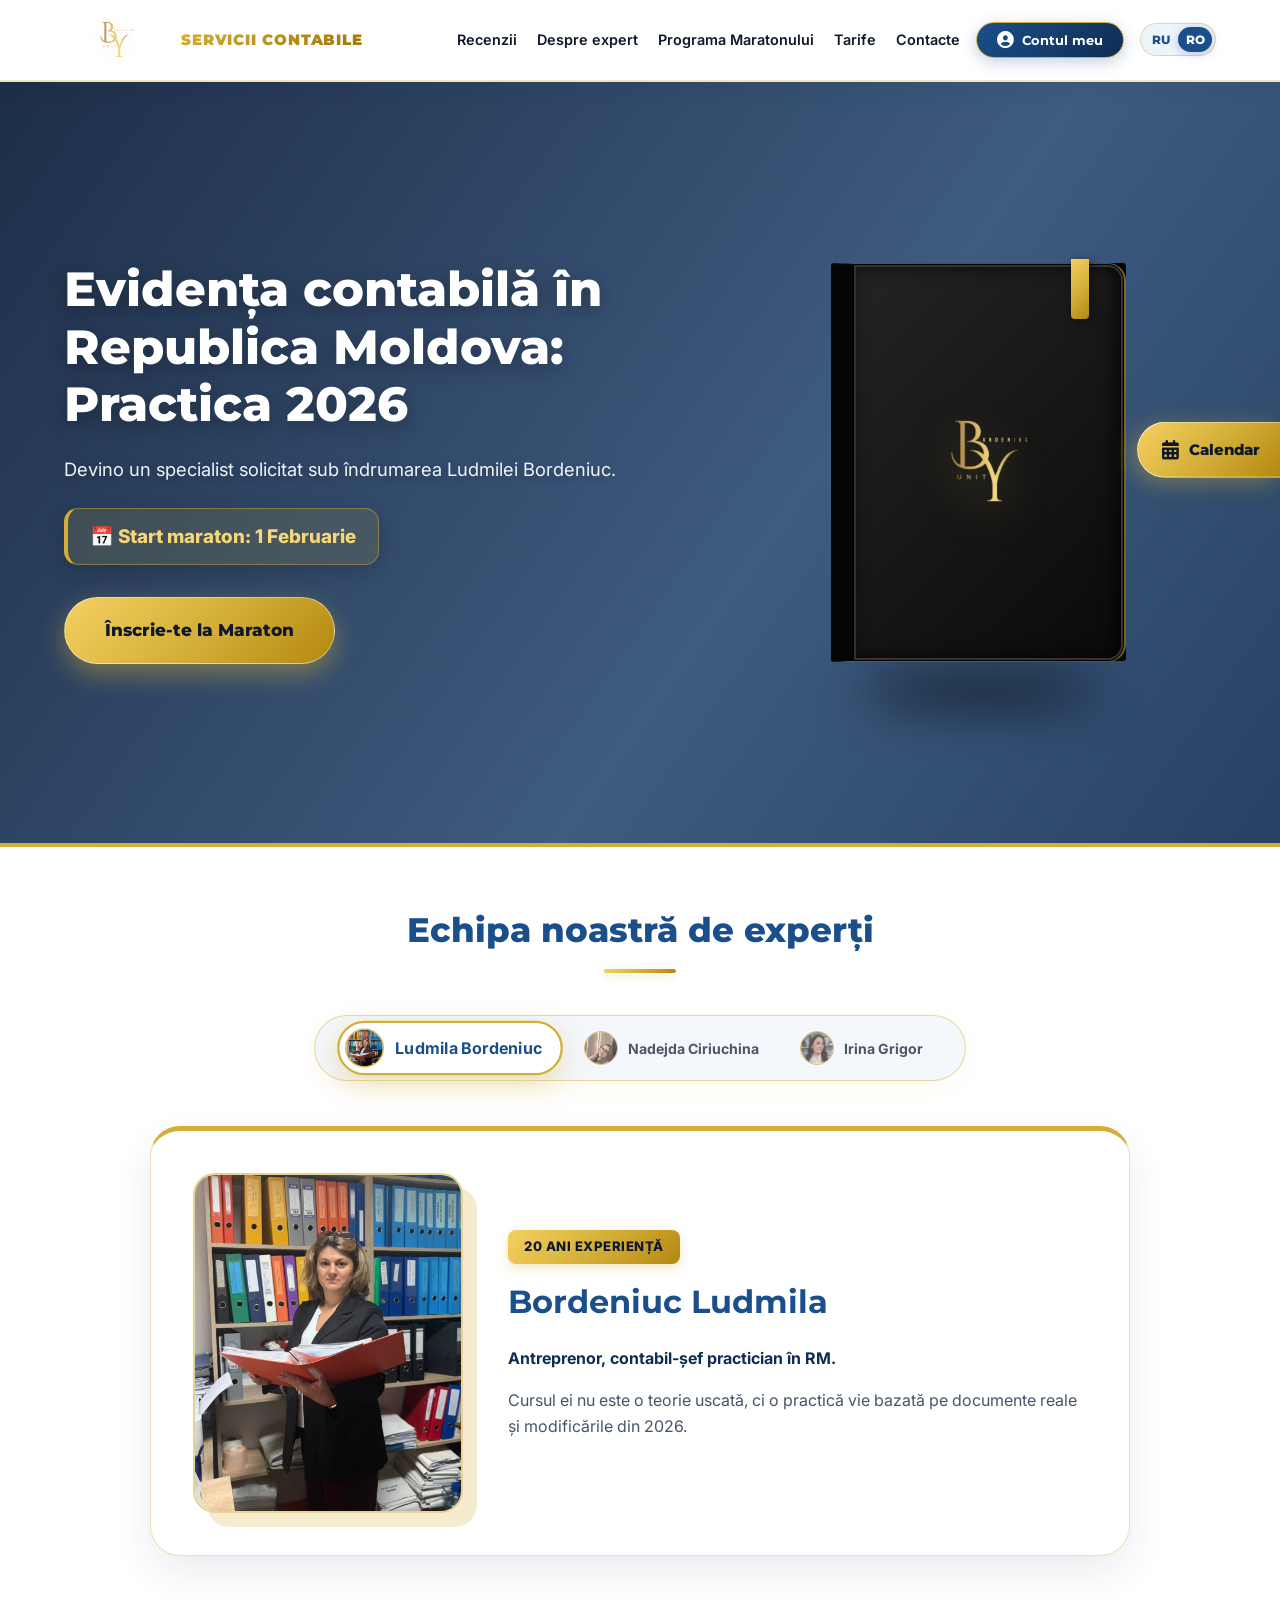
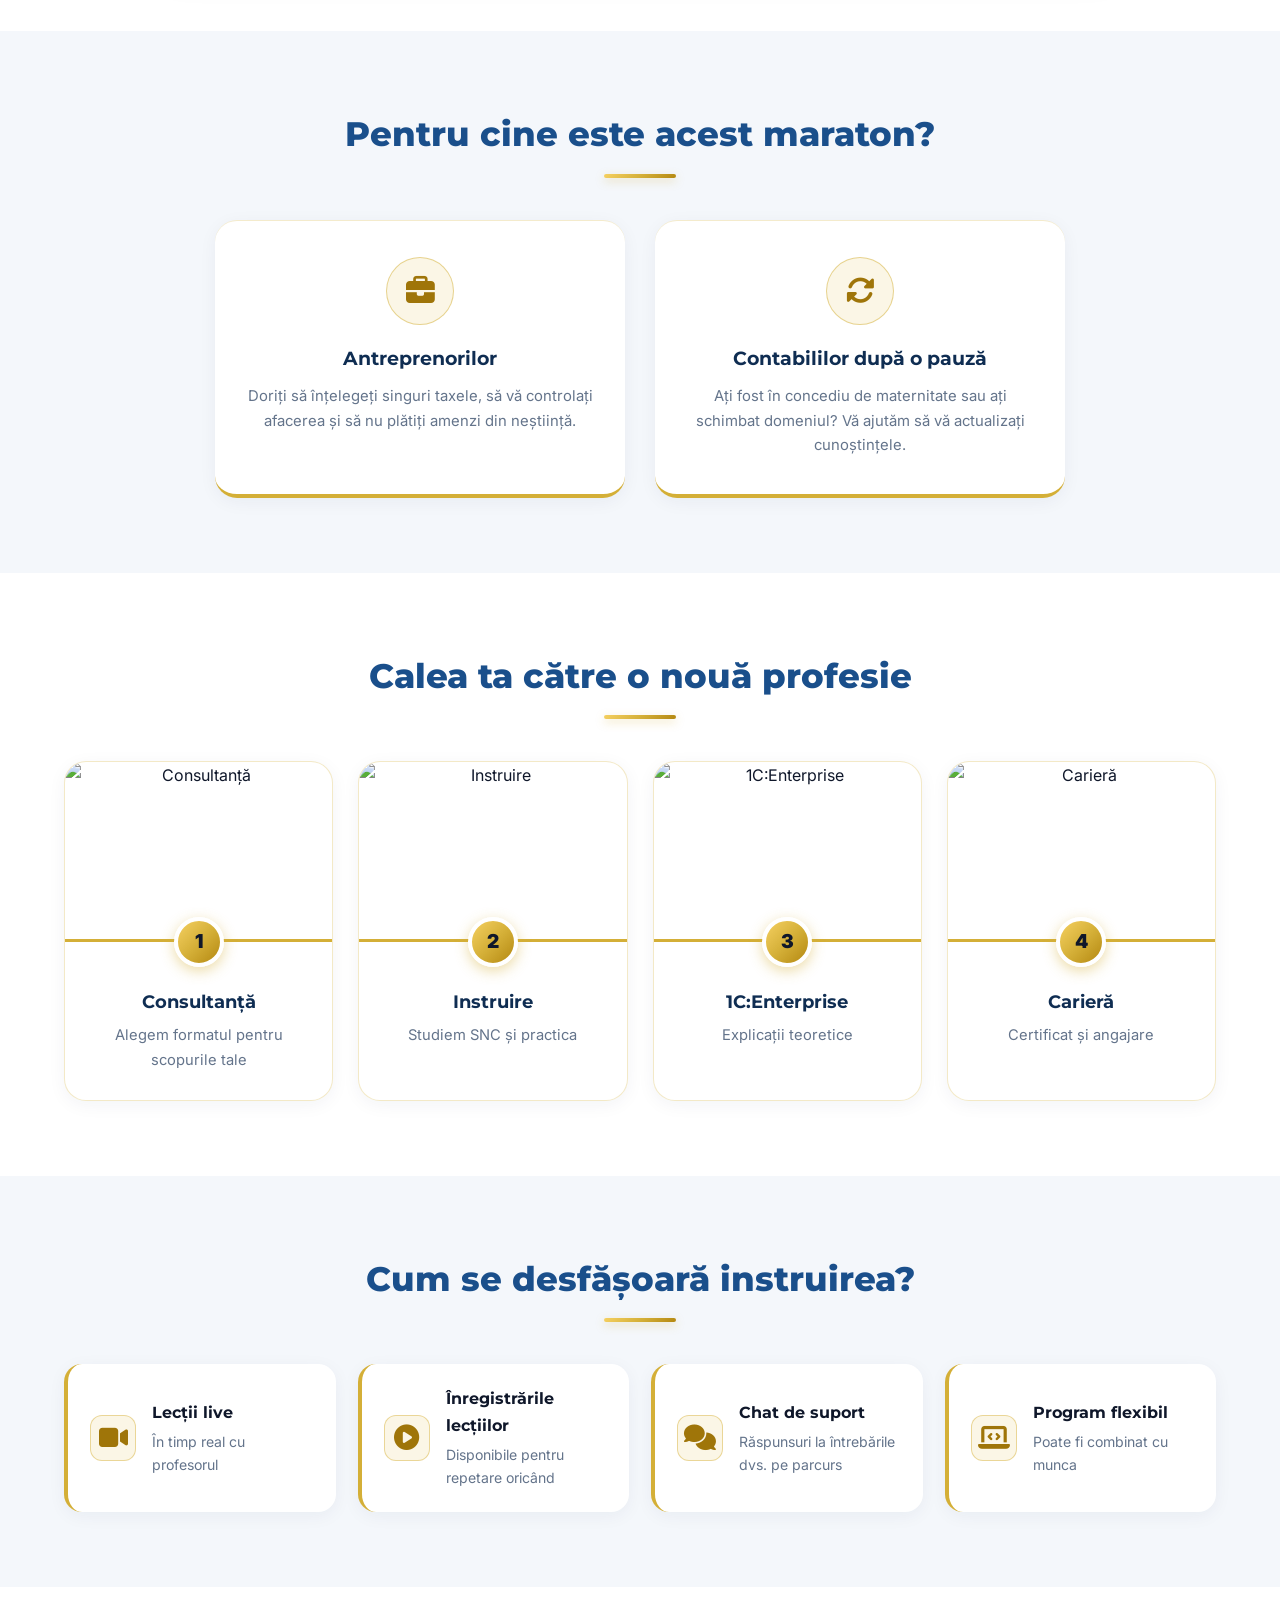
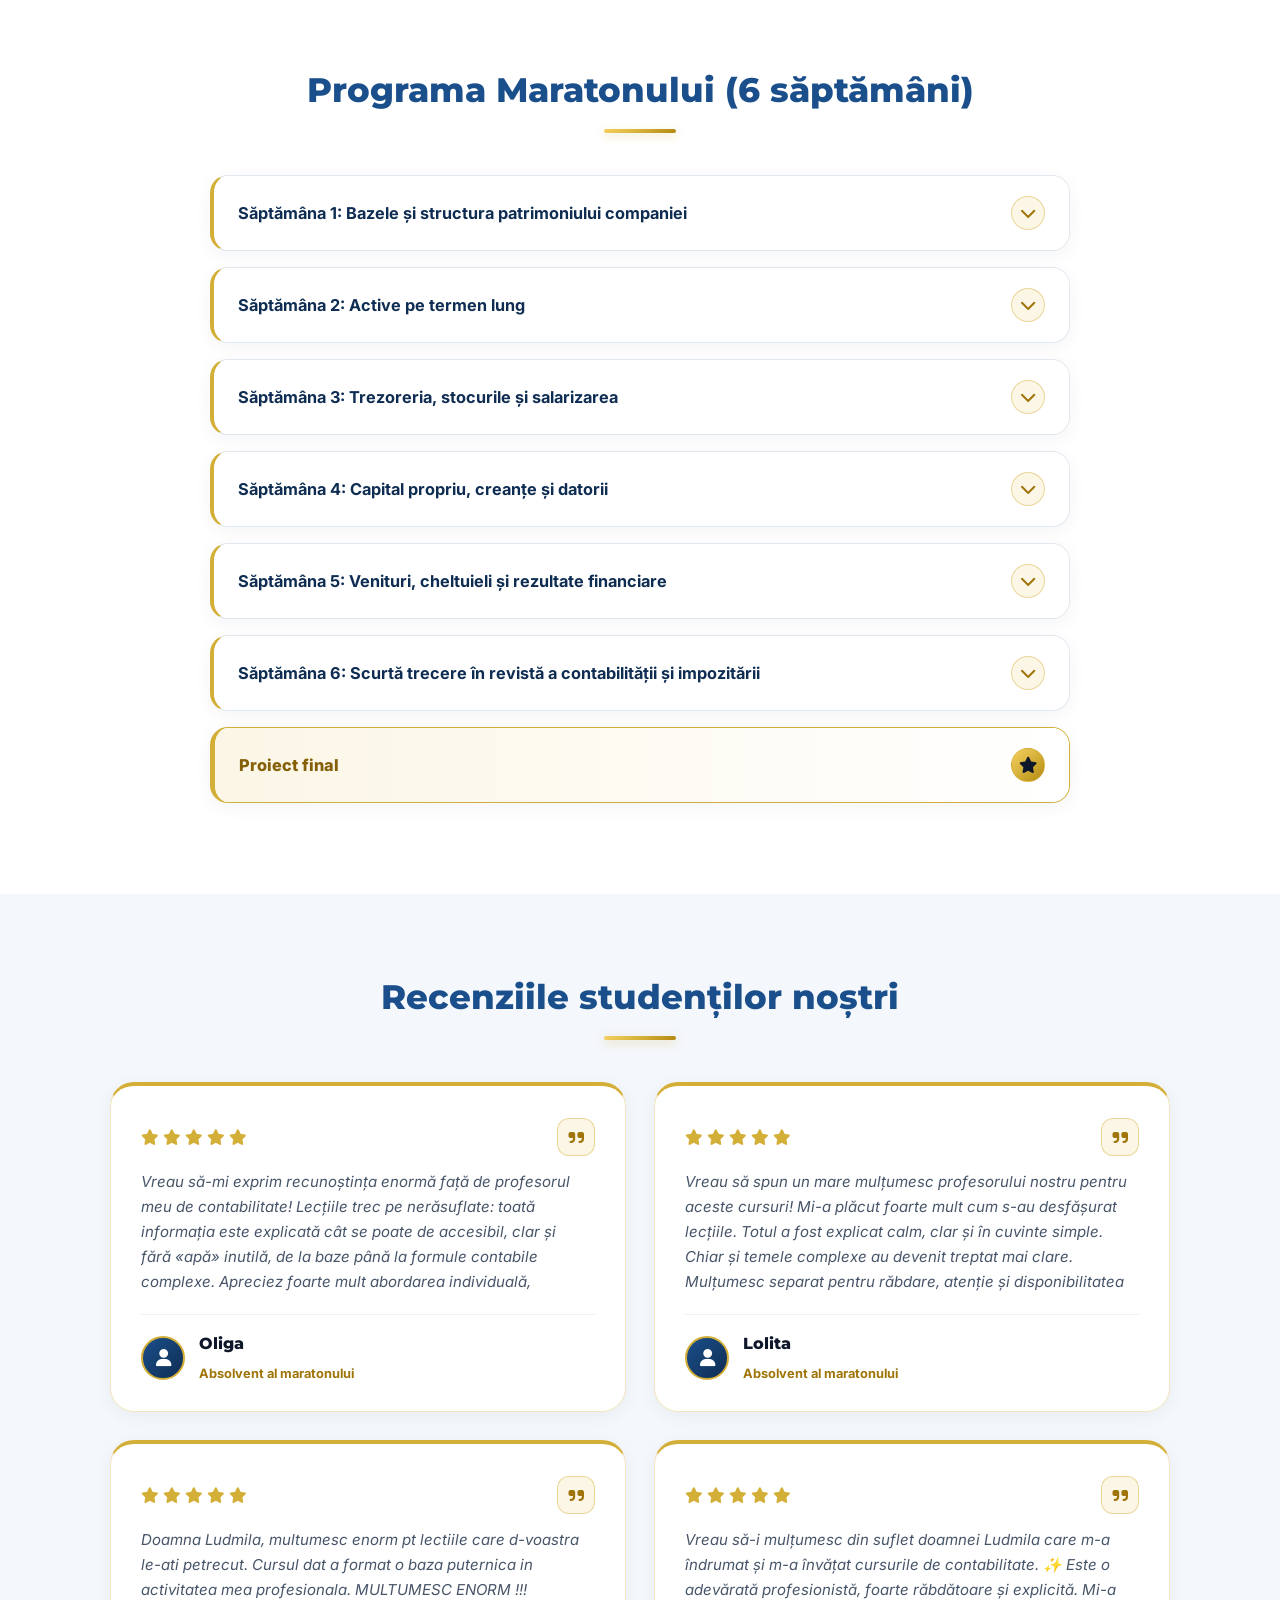
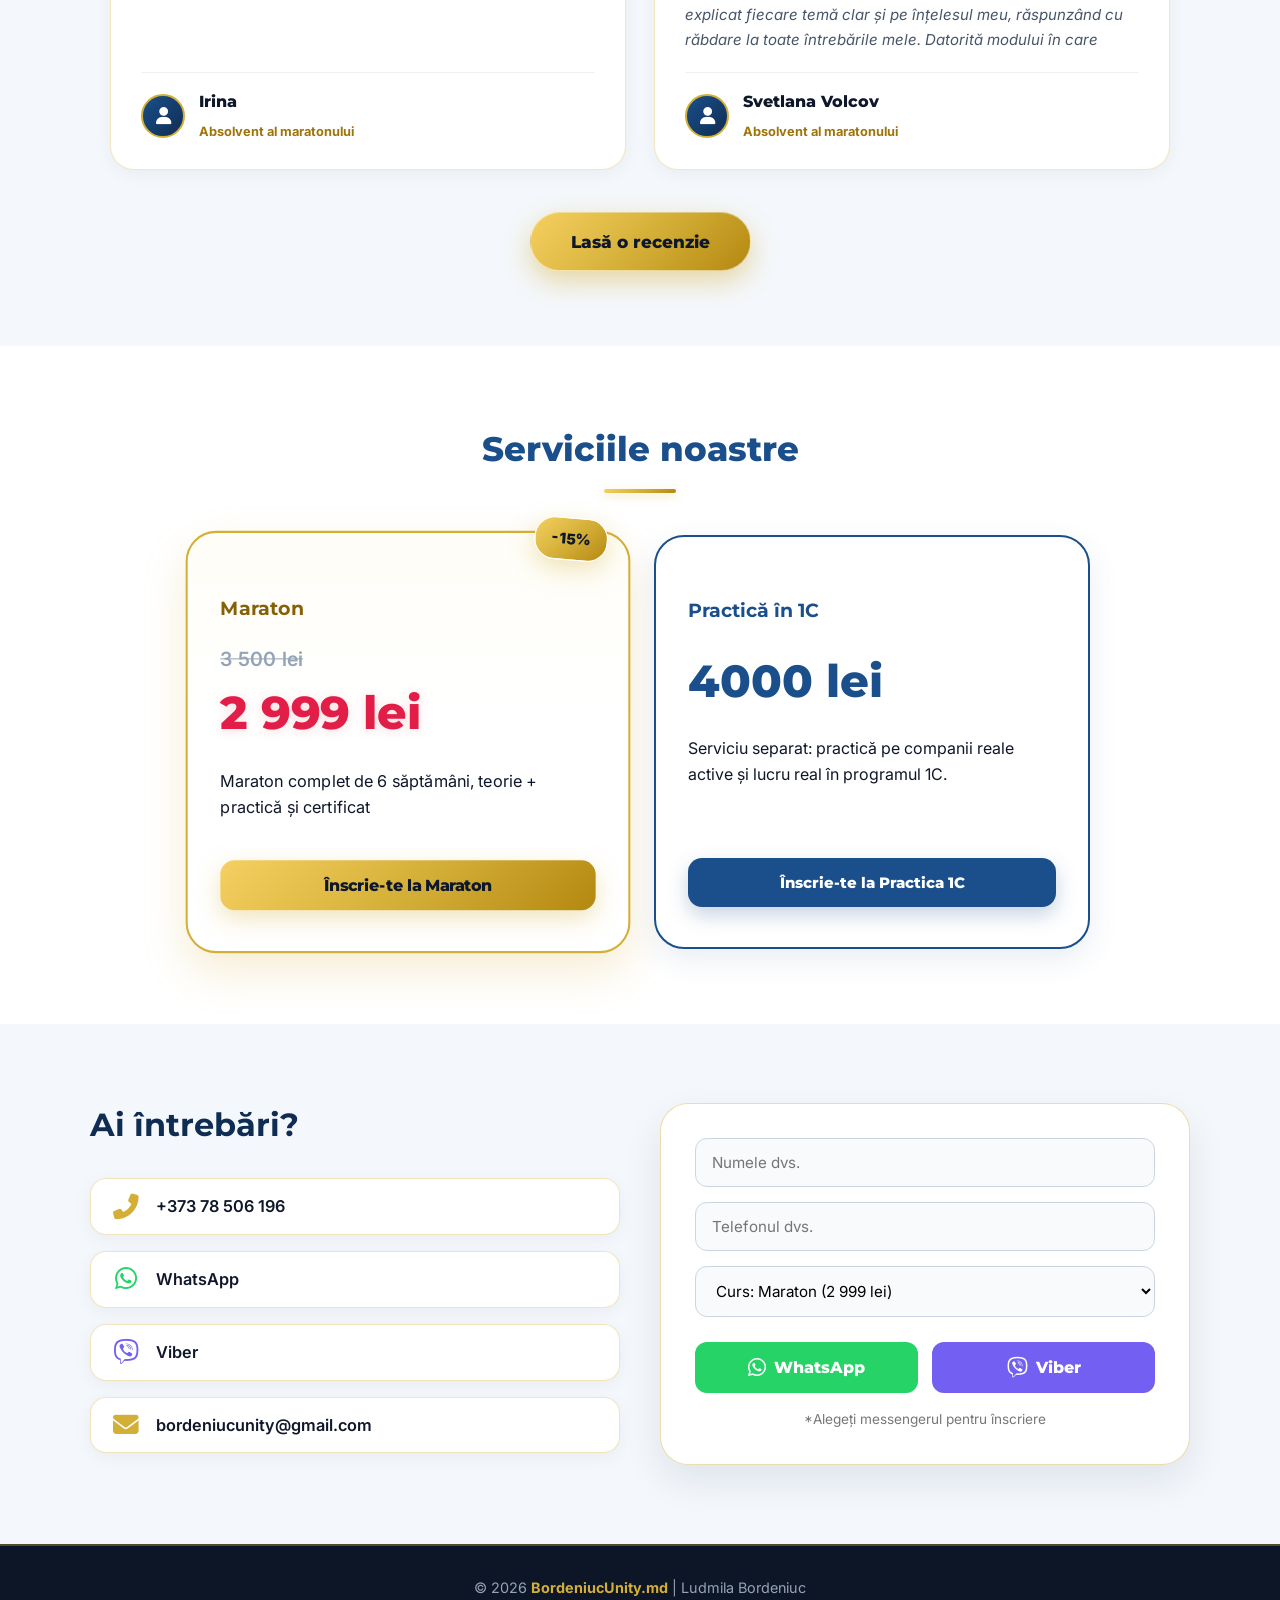
==== index.html @ 6a1533cf "Update index.html" ====
<!DOCTYPE html>
<html lang="ro">
<head>
    <meta charset="UTF-8">
    <meta name="viewport" content="width=device-width, initial-scale=1.0, maximum-scale=5.0">
    
    <title>Cursuri de Contabilitate în Moldova | Ludmila Bordeniuc | Курсы Бухгалтерии в Молдове</title>
    <meta name="description" content="Cursuri practice de contabilitate în Moldova 2026. Instruire SNC și 1C de la zero. / Практические курсы бухгалтерии в Молдове 2026. Обучение НСБУ и 1С с нуля.">
    <meta name="keywords" content="contabilitate Moldova, cursuri contabilitate Chisinau, instruire 1C, SNC Moldova, Ludmila Bordeniuc, бухгалтерия Молдова, курсы бухгалтерского учета, обучение 1С, НСБУ 2026">
    
    <meta property="og:type" content="website">
    <meta property="og:title" content="Cursuri de Contabilitate în Moldova | Bordeniuc Ludmila">
    <meta property="og:description" content="Devino un specialist solicitat sub îndrumarea Ludmilei Bordeniuc. Practică pe bază de documente reale.">
    <meta property="og:image" content="Gemini_Generated_Image_ag3b37ag3b37ag3b-removebg-preview.png">

    <link rel="apple-touch-icon" sizes="180x180" href="apple-touch-icon.png">
    <link rel="icon" type="image/png" sizes="32x32" href="favicon-32x32.png">
    <link rel="icon" type="image/png" sizes="16x16" href="favicon-16x16.png">
    <link rel="manifest" href="site.webmanifest">
    <link rel="icon" href="favicon.ico">
    <meta name="theme-color" content="#1a4f8b">

    <link rel="preconnect" href="https://fonts.googleapis.com">
    <link rel="preconnect" href="https://fonts.gstatic.com" crossorigin>
    <link href="https://fonts.googleapis.com/css2?family=Inter:wght@400;500;600;700;800&family=Montserrat:wght@600;700;800;900&display=swap" rel="stylesheet">
    <link href="https://cdnjs.cloudflare.com/ajax/libs/font-awesome/6.5.1/css/all.min.css" rel="stylesheet">

    <style>
        :root {
            --primary: #1a4f8b;
            --primary-dark: #0f2d52;
            --primary-light: #eef4fb;
            --secondary: #d4af37;
            --secondary-light: #fbf6e6;
            --secondary-hover: #e5c148;
            --gold-grad: linear-gradient(135deg, #f5d061 0%, #d4af37 52%, #b48811 100%);
            --gold-glow: 0 8px 24px rgba(212, 175, 55, 0.34);
            --practice: #7c3aed;
            --practice-light: #f5f3ff;
            --dark: #0f172a;
            --text-muted: #64748b;
            --white: #ffffff;
            --light-grey: #f4f7fb;
            --danger: #e11d48;
            --success: #10b981;
            --warning: #f59e0b;
            --shadow-sm: 0 4px 18px rgba(15, 45, 82, 0.05);
            --shadow-md: 0 16px 38px rgba(15, 45, 82, 0.09);
            --shadow-lg: 0 28px 60px rgba(15, 45, 82, 0.16);
        }

        * { box-sizing: border-box; scroll-behavior: smooth; }
        
        body {
            font-family: 'Inter', 'Segoe UI', Roboto, sans-serif;
            margin: 0;
            color: var(--dark);
            line-height: 1.65;
            background-color: var(--white);
            overflow-x: hidden;
            -webkit-font-smoothing: antialiased;
        }

        h1, h2, h3, h4, .logo-text, .btn-hero {
            font-family: 'Montserrat', sans-serif;
        }

        .gold-text {
            background: var(--gold-grad);
            -webkit-background-clip: text;
            -webkit-text-fill-color: transparent;
        }

        /* МЯГКИЙ И ПЛАВНЫЙ ПЕРЕХОД ПРИ СМЕНЕ ЯЗЫКА */
        [data-ru], #hero-h1, #hero-p, #hero-btn, input, textarea, select, #cabinetBody, #cabinetTabs, #cabUserRole {
            transition: opacity 0.52s cubic-bezier(0.22, 1, 0.36, 1),
                        transform 0.52s cubic-bezier(0.22, 1, 0.36, 1),
                        filter 0.52s cubic-bezier(0.22, 1, 0.36, 1);
        }
        .lang-switching [data-ru],
        .lang-switching #hero-h1,
        .lang-switching #hero-p,
        .lang-switching #hero-btn,
        .lang-switching #cabinetBody,
        .lang-switching #cabinetTabs,
        .lang-switching #cabUserRole {
            opacity: 0;
            transform: translateY(5px);
            filter: blur(5px);
        }

        /* АНИМАЦИЯ ПЕРЕКЛЮЧЕНИЯ ВКЛАДОК И РАЗДЕЛОВ В КАБИНЕТЕ */
        .tab-content-animate {
            animation: smoothTabReveal 0.45s cubic-bezier(0.16, 1, 0.3, 1) forwards;
        }
        @keyframes smoothTabReveal {
            0% { opacity: 0; transform: translateY(14px) scale(0.985); filter: blur(4px); }
            100% { opacity: 1; transform: translateY(0) scale(1); filter: blur(0); }
        }

        /* АНИМАЦИИ ПОЯВЛЕНИЯ ПРИ СКРОЛЛЕ */
        .reveal { opacity: 0; transform: translateY(28px); transition: all 0.75s cubic-bezier(0.25, 0.8, 0.25, 1); }
        .reveal.active { opacity: 1; transform: translateY(0); }
        .reveal-left { opacity: 0; transform: translateX(-28px); transition: all 0.75s cubic-bezier(0.25, 0.8, 0.25, 1); }
        .reveal-right { opacity: 0; transform: translateX(28px); transition: all 0.75s cubic-bezier(0.25, 0.8, 0.25, 1); }
        .reveal-left.active, .reveal-right.active { opacity: 1; transform: translateX(0); }

        /* КРАСИВЫЕ ВСПЛЫВАЮЩИЕ УВЕДОМЛЕНИЯ (TOASTS) */
        .toast-container {
            position: fixed;
            top: 24px;
            left: 50%;
            transform: translateX(-50%);
            z-index: 9999;
            display: flex;
            flex-direction: column;
            gap: 10px;
            pointer-events: none;
            width: 92%;
            max-width: 430px;
        }
        .custom-toast {
            background: rgba(255, 255, 255, 0.97);
            backdrop-filter: blur(14px);
            border-radius: 20px;
            padding: 16px 20px;
            box-shadow: 0 22px 50px rgba(15, 23, 42, 0.25);
            display: flex;
            align-items: center;
            gap: 14px;
            border-left: 6px solid var(--secondary);
            pointer-events: auto;
            animation: toastDropIn 0.45s cubic-bezier(0.16, 1, 0.3, 1) forwards;
        }
        .custom-toast.toast-error { border-left-color: var(--danger); }
        .custom-toast.toast-success { border-left-color: var(--success); }
        .custom-toast.toast-warning { border-left-color: var(--secondary); }
        .toast-icon-box {
            width: 40px;
            height: 40px;
            border-radius: 14px;
            display: flex;
            align-items: center;
            justify-content: center;
            font-size: 1.2rem;
            flex-shrink: 0;
        }
        .toast-error .toast-icon-box { background: #ffe4e6; color: var(--danger); }
        .toast-success .toast-icon-box { background: #d1fae5; color: var(--success); }
        .toast-warning .toast-icon-box { background: var(--secondary-light); color: #b48811; }
        .toast-info .toast-icon-box { background: var(--secondary-light); color: #b48811; }
        
        @keyframes toastDropIn {
            0% { opacity: 0; transform: translateY(-28px) scale(0.9); }
            100% { opacity: 1; transform: translateY(0) scale(1); }
        }
        @keyframes toastFadeOut {
            0% { opacity: 1; transform: translateY(0) scale(1); }
            100% { opacity: 0; transform: translateY(-16px) scale(0.94); }
        }

        /* НАВИГАЦИЯ */
        header {
            background: rgba(255, 255, 255, 0.95);
            backdrop-filter: blur(16px);
            -webkit-backdrop-filter: blur(16px);
            padding: 10px 5%;
            display: flex;
            justify-content: space-between;
            align-items: center;
            box-shadow: 0 4px 24px rgba(15, 45, 82, 0.06);
            border-bottom: 2px solid rgba(212, 175, 55, 0.32);
            position: sticky;
            top: 0;
            z-index: 1000;
            min-height: 78px;
        }
        
        .logo { display: flex; align-items: center; gap: 12px; text-decoration: none; z-index: 1001; }
        .logo-img { height: 60px; width: auto; display: block; transition: transform 0.35s cubic-bezier(0.34, 1.56, 0.64, 1); filter: drop-shadow(0 3px 8px rgba(212, 175, 55, 0.25)); }
        .logo:hover .logo-img { transform: scale(1.05); }
        .logo-text {
            font-size: 0.96rem;
            font-weight: 900;
            background: linear-gradient(135deg, #d4af37 0%, #9f7509 100%);
            -webkit-background-clip: text;
            -webkit-text-fill-color: transparent;
            text-transform: uppercase;
            letter-spacing: 0.8px;
        }

        .nav-container { display: flex; align-items: center; gap: 16px; }
        nav { display: flex; gap: 20px; align-items: center; }
        nav a {
            text-decoration: none;
            color: var(--dark);
            font-weight: 600;
            font-size: 0.9rem;
            transition: 0.25s;
            position: relative;
            padding: 4px 0;
        }
        nav a::after {
            content: '';
            position: absolute;
            bottom: 0;
            left: 0;
            width: 0;
            height: 2.5px;
            background: var(--gold-grad);
            transition: width 0.25s ease;
        }
        nav a:hover { color: var(--primary); }
        nav a:hover::after { width: 100%; }

        /* КНОПКА ЛИЧНОГО КАБИНЕТА В ШАПКЕ */
        .btn-cabinet-nav {
            display: inline-flex;
            align-items: center;
            gap: 8px;
            background: linear-gradient(135deg, var(--primary) 0%, var(--primary-dark) 100%);
            color: #fff;
            border: 1.5px solid var(--secondary);
            padding: 9px 20px;
            border-radius: 30px;
            font-family: 'Montserrat', sans-serif;
            font-weight: 700;
            font-size: 0.84rem;
            cursor: pointer;
            box-shadow: 0 4px 15px rgba(26, 79, 139, 0.26);
            transition: all 0.3s cubic-bezier(0.34, 1.56, 0.64, 1);
            white-space: nowrap;
        }
        .btn-cabinet-nav:hover {
            transform: translateY(-2px) scale(1.02);
            box-shadow: var(--gold-glow);
        }
        .btn-cabinet-nav.logged-in {
            background: var(--gold-grad);
            color: #0f172a;
            border-color: #fff;
            box-shadow: var(--gold-glow);
        }

        /* ПЕРЕКЛЮЧАТЕЛЬ ЯЗЫКА СО СКОЛЬЗЯЩЕЙ ПЛАШКОЙ */
        .lang-switch {
            position: relative;
            display: flex;
            align-items: center;
            background: var(--primary-light);
            border: 1px solid rgba(212, 175, 55, 0.45);
            border-radius: 30px;
            padding: 3px;
            user-select: none;
        }
        .lang-pill {
            position: absolute;
            top: 3px;
            bottom: 3px;
            left: 3px;
            width: calc(50% - 3px);
            background: var(--primary);
            border-radius: 25px;
            transform: translateX(100%);
            transition: transform 0.48s cubic-bezier(0.34, 1.56, 0.64, 1);
            box-shadow: 0 2px 10px rgba(26, 79, 139, 0.28);
        }
        .lang-btn {
            position: relative;
            z-index: 2;
            border: none;
            background: none;
            width: 34px;
            padding: 5px 0;
            font-size: 0.76rem;
            font-weight: 800;
            cursor: pointer;
            transition: color 0.35s ease;
            font-family: 'Montserrat', sans-serif;
        }
        .lang-btn.active { color: #fff; }
        .lang-btn:not(.active) { color: var(--primary); }

        .menu-toggle {
            display: none;
            width: 42px;
            height: 42px;
            border-radius: 12px;
            background: var(--primary-light);
            align-items: center;
            justify-content: center;
            font-size: 1.3rem;
            cursor: pointer;
            color: var(--primary);
            z-index: 1001;
            border: 1px solid rgba(212, 175, 55, 0.45);
        }

        /* ГЕРОЙ */
        .hero {
            position: relative;
            min-height: 85vh;
            display: flex;
            align-items: center;
            justify-content: center;
            color: var(--white);
            padding: 65px 5%;
            overflow: hidden;
            border-bottom: 4px solid var(--secondary);
        }
        .hero-bg {
            position: absolute; top: 0; left: 0; width: 100%; height: 100%;
            background: linear-gradient(125deg, rgba(10, 28, 56, 0.92) 0%, rgba(20, 55, 100, 0.82) 60%, rgba(15, 45, 82, 0.90) 100%),
                        url('https://images.unsplash.com/photo-1554224155-8d04cb21cd6c?auto=format&fit=crop&w=1920&q=80');
            background-size: cover;
            background-position: center;
            z-index: -1;
        }
        
        .hero-container {
            display: flex;
            align-items: center;
            justify-content: space-between;
            max-width: 1200px;
            width: 100%;
            gap: 50px;
            position: relative;
            z-index: 2;
        }
        
        .hero-text { flex: 1.25; text-align: left; }
        .hero h1 {
            font-size: 3rem;
            margin: 0 0 20px;
            font-weight: 800;
            line-height: 1.2;
            text-shadow: 0 5px 20px rgba(0,0,0,0.3);
        }
        .hero p {
            font-size: 1.15rem;
            margin-bottom: 24px;
            max-width: 580px;
            color: #eef4fb;
            text-shadow: 0 2px 10px rgba(0,0,0,0.3);
        }
        .hero-start-pill {
            display: inline-flex;
            align-items: center;
            gap: 10px;
            background: rgba(212, 175, 55, 0.14);
            backdrop-filter: blur(8px);
            border: 1px solid rgba(212, 175, 55, 0.45);
            border-left: 4px solid var(--secondary);
            padding: 12px 22px;
            border-radius: 14px;
            font-size: 1.18rem;
            font-weight: 800;
            color: #f6d776;
            margin-bottom: 32px;
            box-shadow: 0 6px 20px rgba(0,0,0,0.18);
        }
        .hero-actions {
            display: flex;
            flex-wrap: wrap;
            gap: 15px;
            align-items: center;
        }
        .btn-hero {
            background: var(--gold-grad);
            color: #0f172a;
            padding: 18px 40px;
            border-radius: 50px;
            text-decoration: none;
            font-weight: 800;
            display: inline-flex;
            align-items: center;
            gap: 10px;
            transition: all 0.3s ease;
            font-size: 1.08rem;
            box-shadow: 0 10px 26px rgba(212, 175, 55, 0.45);
            border: 1px solid rgba(255,255,255,0.45);
            cursor: pointer;
        }
        .btn-hero:hover {
            transform: translateY(-3px);
            filter: brightness(1.06);
            box-shadow: 0 14px 32px rgba(212, 175, 55, 0.65);
        }

        /* 3D БЛОКНОТ */
        .hero-visual { flex: 0.95; display: flex; justify-content: center; align-items: center; perspective: 1500px; }
        .floating-wrapper { position: relative; width: 100%; max-width: 295px; aspect-ratio: 1 / 1.35; }
        .floating-shadow { position: absolute; bottom: -40px; left: 10%; width: 80%; height: 25px; background: rgba(0,0,0,0.8); filter: blur(25px); border-radius: 50%; animation: shadow-pulse 6s ease-in-out infinite; }
        .floating-notebook { position: absolute; top: 0; left: 0; width: 100%; height: 100%; transform-style: preserve-3d; animation: float-3d 6s ease-in-out infinite; }
        .notebook-cover, .notebook-back { position: absolute; top: 0; left: 0; right: 0; bottom: 0; border-radius: 3px 18px 18px 3px; }
        .notebook-cover {
            background: linear-gradient(135deg, #242424 0%, #0a0a0a 100%);
            border-left: 22px solid #050505;
            border-right: 2px solid rgba(212, 175, 55, 0.5);
            border-top: 1px solid rgba(212, 175, 55, 0.4);
            border-bottom: 1px solid rgba(212, 175, 55, 0.4);
            transform: translateZ(25px);
            z-index: 4;
            display: flex;
            align-items: center;
            justify-content: center;
            padding: 25px;
            box-shadow: inset 0 0 0 1px #000, inset 0 0 0 3px #333, inset -5px 0 20px rgba(0,0,0,0.9);
        }
        .notebook-cover::before { content: ''; position: absolute; top: -5px; right: 35px; width: 18px; height: 60px; background: var(--gold-grad); border-radius: 0 0 4px 4px; box-shadow: 2px 2px 10px rgba(0,0,0,0.5); transform: translateZ(2px); }
        .notebook-back { background: #111111; border-left: 22px solid #050505; transform: translateZ(-25px) rotateY(180deg); }
        .notebook-pages-right { position: absolute; top: 6px; right: -25px; width: 50px; height: calc(100% - 12px); background: repeating-linear-gradient(to right, #f4f4f4, #f4f4f4 2px, #e2e8f0 2px, #e2e8f0 4px); transform: rotateY(90deg); border-radius: 2px; }
        .notebook-pages-bottom { position: absolute; bottom: -25px; left: 22px; width: calc(100% - 28px); height: 50px; background: repeating-linear-gradient(to bottom, #f4f4f4, #f4f4f4 2px, #e2e8f0 2px, #e2e8f0 4px); transform: rotateX(-90deg); }
        .notebook-pages-top { position: absolute; top: -25px; left: 22px; width: calc(100% - 28px); height: 50px; background: repeating-linear-gradient(to bottom, #f4f4f4, #f4f4f4 2px, #e2e8f0 2px, #e2e8f0 4px); transform: rotateX(90deg); }
        .notebook-spine { position: absolute; top: 0; left: -25px; width: 50px; height: 100%; background: linear-gradient(to right, #050505, #1a1a1a, #050505); transform: rotateY(-90deg); border-radius: 3px 0 0 3px; }
        .notebook-cover img { width: 110%; transform: translateZ(35px); filter: drop-shadow(0 15px 25px rgba(212, 175, 55, 0.35)); }

        @keyframes float-3d {
            0% { transform: rotateX(15deg) rotateY(-20deg) rotateZ(3deg) translateY(0px); }
            50% { transform: rotateX(25deg) rotateY(-10deg) rotateZ(0deg) translateY(-22px); }
            100% { transform: rotateX(15deg) rotateY(-20deg) rotateZ(3deg) translateY(0px); }
        }
        @keyframes shadow-pulse {
            0% { transform: scale(1); opacity: 0.8; }
            50% { transform: scale(0.72); opacity: 0.35; }
            100% { transform: scale(1); opacity: 0.8; }
        }

        .section-white { background-color: var(--white); padding: 75px 5%; }
        .section-light { background-color: var(--light-grey); padding: 75px 5%; }

        .section-title {
            text-align: center;
            font-size: 2.1rem;
            font-weight: 800;
            color: var(--primary);
            margin: 0 0 12px;
        }
        .section-divider {
            width: 72px;
            height: 4px;
            background: var(--gold-grad);
            margin: 0 auto 42px;
            border-radius: 4px;
            box-shadow: 0 3px 10px rgba(212, 175, 55, 0.35);
        }

        /* ПРЕПОДАВАТЕЛИ & ТАБЫ */
        .teacher-switcher { 
            display: inline-flex; justify-content: center; flex-wrap: wrap; gap: 8px; margin-bottom: 45px; 
            background: var(--light-grey); padding: 8px 20px; border-radius: 50px;
            border: 1.5px solid rgba(212, 175, 55, 0.45);
            box-shadow: 0 6px 20px rgba(212, 175, 55, 0.08);
        }
        .teacher-tab { 
            display: flex; align-items: center; gap: 10px; padding: 5px 16px 5px 5px; 
            background: transparent; border-radius: 40px; cursor: pointer; 
            transition: all 0.35s cubic-bezier(0.25, 0.8, 0.25, 1); 
            opacity: 0.72; border: 2px solid transparent; 
            transform: scale(1); 
            margin: 0 4px;
            position: relative;
        }
        .teacher-tab:hover { 
            opacity: 1; 
            transform: scale(1.08);
            margin: 0 10px;
            background: rgba(255,255,255,0.95);
            z-index: 2;
        }
        .teacher-tab.active { 
            background: var(--white);
            border-color: var(--secondary);
            opacity: 1; 
            box-shadow: var(--gold-glow);
            transform: scale(1.14);
            margin: 0 16px;
            z-index: 3;
        }
        .teacher-tab img { 
            width: 34px; height: 34px; border-radius: 50%; object-fit: cover; object-position: center top;
            border: 1.5px solid var(--secondary);
        }
        .teacher-tab img.irina-thumb { object-position: center 10%; }
        .teacher-tab span { font-weight: 700; color: var(--dark); font-size: 0.88rem; transition: color 0.3s ease; }
        .teacher-tab:hover span, .teacher-tab.active span { color: var(--primary); }

        .teacher-card {
            display: flex; align-items: center; gap: 45px; background: var(--white);
            border-radius: 30px; padding: 42px; box-shadow: var(--shadow-md);
            border: 1.5px solid rgba(212, 175, 55, 0.38);
            border-top: 5px solid var(--secondary);
            max-width: 980px;
            margin: 0 auto;
        }
        .hidden-profile { display: none !important; }

        .fade-in-profile { animation: smoothFadeIn 0.55s cubic-bezier(0.25, 0.8, 0.25, 1) forwards; }
        @keyframes smoothFadeIn {
            0% { opacity: 0; transform: translateY(20px) scale(0.98); }
            100% { opacity: 1; transform: translateY(0) scale(1); }
        }

        .teacher-img {
            width: 270px;
            height: 340px;
            border-radius: 22px;
            object-fit: cover;
            box-shadow: 14px 14px 0 rgba(212, 175, 55, 0.24);
            border: 2px solid rgba(212, 175, 55, 0.55);
            flex-shrink: 0;
            object-position: center top;
        }
        .teacher-info h2 { font-size: 2rem; color: var(--primary); margin: 12px 0 8px; }
        .experience-badge {
            background: var(--gold-grad);
            color: #0f172a;
            padding: 6px 16px;
            border-radius: 8px;
            font-weight: 800;
            display: inline-block;
            font-size: 0.82rem;
            letter-spacing: 0.5px;
            box-shadow: 0 4px 12px rgba(212, 175, 55, 0.3);
        }

        /* ПУТЬ СТУДЕНТА */
        .roadmap-container { text-align: center; max-width: 1200px; margin: 0 auto; }
        .roadmap-grid { display: grid; grid-template-columns: repeat(auto-fit, minmax(240px, 1fr)); gap: 25px; }
        .step-item {
            background: #fff;
            border-radius: 22px;
            box-shadow: var(--shadow-sm);
            border: 1px solid rgba(212, 175, 55, 0.28);
            display: flex;
            flex-direction: column;
            overflow: hidden;
            transition: 0.35s;
        }
        .step-item:hover { transform: translateY(-8px); box-shadow: var(--shadow-md); border-color: var(--secondary); }
        .step-img { width: 100%; height: 180px; object-fit: cover; border-bottom: 3px solid var(--secondary); }
        .step-content { padding: 0 22px 28px; }
        .step-content h4 { margin: 8px 0 6px; font-size: 1.15rem; color: var(--primary-dark); }
        .step-content p { margin: 0; color: var(--text-muted); font-size: 0.92rem; }
        .step-num {
            width: 50px;
            height: 50px;
            background: var(--gold-grad);
            color: #0f172a;
            border-radius: 50%;
            display: flex;
            align-items: center;
            justify-content: center;
            font-weight: 900;
            font-size: 1.2rem;
            margin: -25px auto 12px;
            position: relative;
            z-index: 2;
            border: 4px solid #fff;
            box-shadow: 0 4px 14px rgba(212, 175, 55, 0.45);
        }

        /* ПРОГРАММА */
        .program-container { max-width: 860px; margin: 0 auto; }
        .acc-item {
            border: 1px solid #e2e8f0;
            border-left: 4px solid var(--secondary);
            border-radius: 18px;
            margin-bottom: 16px;
            overflow: hidden;
            background: #fff;
            box-shadow: var(--shadow-sm);
            transition: border-color 0.3s, box-shadow 0.3s;
        }
        .acc-item.open {
            border-color: var(--secondary);
            box-shadow: 0 12px 28px rgba(212, 175, 55, 0.14);
        }
        .acc-header {
            padding: 20px 24px;
            cursor: pointer;
            display: flex;
            justify-content: space-between;
            align-items: center;
            gap: 15px;
            font-weight: 700;
            font-size: 1.02rem;
            color: var(--primary-dark);
            background: #fff;
            transition: background 0.25s;
        }
        .acc-header:hover { background: var(--secondary-light); }
        .acc-icon-wrap {
            width: 34px;
            height: 34px;
            border-radius: 50%;
            background: var(--secondary-light);
            color: #9f7509;
            border: 1px solid rgba(212, 175, 55, 0.45);
            display: flex;
            align-items: center;
            justify-content: center;
            flex-shrink: 0;
            transition: transform 0.3s, background 0.3s, color 0.3s;
        }
        .acc-item.open .acc-icon-wrap {
            background: var(--gold-grad);
            color: #0f172a;
            transform: rotate(180deg);
        }
        .acc-content {
            max-height: 0;
            overflow: hidden;
            transition: max-height 0.4s cubic-bezier(0.4, 0, 0.2, 1);
            background: #fff;
        }
        .acc-content-inner {
            padding: 16px 24px 24px;
            font-size: 0.95rem;
            color: #475569;
            border-top: 1px solid #f1f5f9;
        }
        .acc-content-inner ul { margin: 8px 0 14px; padding-left: 20px; }
        .acc-content-inner li { margin-bottom: 6px; color: var(--primary-dark); font-weight: 600; }

        /* ОТЗЫВЫ */
        .reviews-grid { 
            display: grid; 
            grid-template-columns: repeat(2, 1fr); 
            gap: 28px; 
            max-width: 1060px; 
            margin: 0 auto; 
        }
        .review-card { 
            background: #fff; 
            padding: 32px 30px 26px; 
            border-radius: 24px; 
            box-shadow: var(--shadow-sm); 
            border: 1px solid rgba(212, 175, 55, 0.3);
            border-top: 4px solid var(--secondary);
            position: relative; 
            text-align: left;
            transition: transform 0.3s ease, box-shadow 0.3s ease;
            display: flex;
            flex-direction: column;
            justify-content: space-between;
            height: 330px;
        }
        .review-card:hover {
            transform: translateY(-5px);
            box-shadow: var(--shadow-md);
            border-color: var(--secondary);
        }
        .review-header-row {
            display: flex;
            justify-content: space-between;
            align-items: center;
            margin-bottom: 14px;
        }
        .quote-badge {
            width: 38px;
            height: 38px;
            border-radius: 12px;
            background: var(--secondary-light);
            color: #9f7509;
            border: 1px solid rgba(212, 175, 55, 0.45);
            display: flex;
            align-items: center;
            justify-content: center;
            font-size: 1.1rem;
        }
        .stars {
            color: var(--secondary);
            font-size: 0.98rem;
            display: flex;
            gap: 4px;
        }
        .review-text {
            font-size: 0.94rem;
            color: #475569;
            font-style: italic;
            margin: 0 0 18px 0;
            line-height: 1.65;
            overflow-y: auto;
            padding-right: 6px;
            flex: 1;
        }
        .review-text::-webkit-scrollbar { width: 4px; }
        .review-text::-webkit-scrollbar-track { background: #f1f5f9; border-radius: 4px; }
        .review-text::-webkit-scrollbar-thumb { background: var(--secondary); border-radius: 4px; }

        .reviewer-info {
            display: flex;
            align-items: center;
            gap: 14px;
            border-top: 1px solid #eef2f6;
            padding-top: 16px;
            flex-shrink: 0;
        }
        .reviewer-avatar {
            width: 44px;
            height: 44px;
            background: linear-gradient(135deg, var(--primary) 0%, var(--primary-dark) 100%);
            border: 2px solid var(--secondary);
            color: #fff;
            border-radius: 50%;
            display: flex;
            align-items: center;
            justify-content: center;
            font-size: 1.1rem;
            font-weight: bold;
            flex-shrink: 0;
        }
        .reviewer-info h4 { margin: 0 0 2px 0; color: var(--dark); font-size: 1rem; font-weight: 800; }
        .reviewer-info span { font-size: 0.8rem; color: #9f7509; font-weight: 700; }

        /* ТАРИФЫ */
        .pricing-container { text-align: center; max-width: 900px; margin: 0 auto; }
        .price-grid { display: grid; grid-template-columns: repeat(auto-fit, minmax(280px, 1fr)); gap: 28px; margin-top: 20px; }
        .price-card {
            background: #fff;
            padding: 40px 32px;
            border-radius: 30px;
            border: 2px solid rgba(212, 175, 55, 0.35);
            transition: 0.35s;
            text-align: left;
            position: relative;
            box-shadow: var(--shadow-sm);
            display: flex;
            flex-direction: column;
            justify-content: space-between;
        }
        .price-card:hover { transform: translateY(-5px); border-color: var(--secondary); }
        .price-card.selected {
            border-color: var(--secondary);
            transform: scale(1.02);
            box-shadow: 0 18px 42px rgba(212, 175, 55, 0.22);
            background: linear-gradient(180deg, #fffdf7 0%, #ffffff 45%);
        } 
        .old-price { font-size: 1.2rem; color: #94a3b8; text-decoration: line-through; font-weight: 600; margin-top: 15px; margin-bottom: -5px; }
        .price-val { font-family: 'Montserrat', sans-serif; font-size: 2.8rem; font-weight: 800; color: var(--danger); margin: 5px 0 15px; text-shadow: 0 2px 10px rgba(211, 47, 47, 0.15); }
        .discount-badge {
            position: absolute;
            top: -15px;
            right: 20px;
            background: var(--gold-grad);
            color: #0f172a;
            padding: 8px 16px;
            border-radius: 20px;
            font-weight: 900;
            font-size: 0.9rem;
            box-shadow: var(--gold-glow);
            transform: rotate(5deg);
            border: 1.5px solid #fff;
        }
        .btn-tariff {
            width: 100%;
            text-align: center;
            padding: 15px 24px;
            border-radius: 14px;
            font-weight: 800;
            font-family: 'Montserrat', sans-serif;
            text-decoration: none;
            display: inline-block;
            transition: 0.3s;
            cursor: pointer;
            border: none;
            font-size: 0.96rem;
            margin-top: 22px;
        }
        .btn-tariff-gold { background: var(--gold-grad); color: #0f172a; box-shadow: var(--gold-glow); }
        .btn-tariff-gold:hover { filter: brightness(1.06); transform: translateY(-2px); }
        .btn-tariff-blue { background: var(--primary); color: #fff; box-shadow: 0 8px 20px rgba(26, 79, 139, 0.25); }
        .btn-tariff-blue:hover { background: var(--primary-dark); transform: translateY(-2px); }

        /* КОНТАКТЫ */
        .contacts-grid { display: grid; grid-template-columns: 1fr 1fr; gap: 40px; align-items: center; max-width: 1100px; margin: 0 auto; }
        .contact-method {
            display: flex; align-items: center; gap: 15px; text-decoration: none; color: var(--dark);
            margin-bottom: 16px; font-weight: 600; font-size: 1.02rem;
            background: #fff; padding: 14px 20px; border-radius: 16px;
            box-shadow: var(--shadow-sm); border: 1px solid rgba(212, 175, 55, 0.32);
            transition: transform 0.25s, border-color 0.25s;
        }
        .contact-method:hover { transform: translateX(5px); border-color: var(--secondary); }
        .contact-method i { font-size: 1.6rem; width: 30px; text-align: center; }
        .contact-form { background: var(--white); padding: 34px; border-radius: 28px; border: 1.5px solid rgba(212, 175, 55, 0.42); box-shadow: var(--shadow-md); }
        .contact-form input, .contact-form select {
            width: 100%; padding: 14px 16px; margin-bottom: 15px; border-radius: 12px;
            border: 1px solid #cbd5e1; outline: none; font-size: 0.95rem; font-family: inherit;
            background: #f8fafc; transition: border-color 0.2s, background 0.2s;
        }
        .contact-form input:focus, .contact-form select:focus { border-color: var(--secondary); background: #fff; }
        
        .messenger-btns { display: flex; gap: 14px; margin-top: 10px; }
        .btn-messenger { flex: 1; display: flex; justify-content: center; align-items: center; gap: 8px; color: #fff; padding: 15px; border: none; border-radius: 12px; font-weight: 800; cursor: pointer; transition: 0.3s; font-size: 0.98rem; font-family: 'Montserrat', sans-serif; }
        .btn-whatsapp { background: #25d366; }
        .btn-whatsapp:hover { background: #1ebd5c; transform: translateY(-2px); box-shadow: 0 6px 18px rgba(37, 211, 102, 0.35); }
        .btn-viber { background: #7360f2; }
        .btn-viber:hover { background: #6554d4; transform: translateY(-2px); box-shadow: 0 6px 18px rgba(115, 96, 242, 0.35); }

        /* ИНТЕРАКТИВНЫЙ КАЛЕНДАРЬ */
        .floating-calendar-btn {
            position: fixed; top: 50%; right: 0; transform: translateY(-50%);
            background: var(--gold-grad);
            color: #0f172a; padding: 15px 20px 15px 24px; border-radius: 30px 0 0 30px;
            cursor: pointer; box-shadow: -5px 5px 22px rgba(212, 175, 55, 0.42); z-index: 2000;
            font-weight: 800; display: flex; align-items: center; gap: 10px; transition: 0.3s;
            font-family: 'Montserrat', sans-serif; font-size: 0.92rem;
            border: 1.5px solid rgba(255,255,255,0.65); border-right: none;
        }
        .floating-calendar-btn:hover { padding-right: 28px; filter: brightness(1.06); }
        .calendar-drawer { position: fixed; top: 0; right: -100%; width: 450px; max-width: 100%; height: 100vh; background: #fff; z-index: 3000; box-shadow: -10px 0 35px rgba(0,0,0,0.18); transition: 0.4s cubic-bezier(0.4, 0, 0.2, 1); display: flex; flex-direction: column; overflow-y: auto; }
        .calendar-drawer.open { right: 0; }
        .drawer-overlay { position: fixed; top: 0; left: 0; width: 100%; height: 100%; background: rgba(15, 23, 42, 0.55); backdrop-filter: blur(3px); z-index: 2999; display: none; opacity: 0; transition: 0.3s; }
        .drawer-overlay.active { display: block; opacity: 1; }
        .drawer-header { padding: 20px; background: var(--primary); color: #fff; display: flex; justify-content: space-between; align-items: center; position: sticky; top: 0; z-index: 5; border-bottom: 3px solid var(--secondary); }
        .drawer-header h3 { margin: 0; font-size: 1.15rem; }
        .close-drawer { color: #fff; font-size: 1.4rem; cursor: pointer; background: rgba(255,255,255,0.12); width: 36px; height: 36px; border-radius: 50%; border: none; display: flex; align-items: center; justify-content: center; }
        .drawer-content { padding: 20px; }
        .month-grid { display: grid; grid-template-columns: repeat(3, 1fr); gap: 10px; margin-bottom: 24px; }
        .month-item { background: var(--light-grey); border: 1px solid #cbd5e1; border-radius: 10px; padding: 12px 5px; text-align: center; cursor: pointer; transition: 0.2s; font-weight: 700; font-size: 0.88rem; color: var(--dark); }
        .month-item:hover, .month-item.active { background: var(--primary); color: #fff; border-color: var(--secondary); }
        .deadline-info { background: var(--primary-light); padding: 20px; border-radius: 16px; border-left: 5px solid var(--secondary); display: none; box-shadow: 0 5px 15px rgba(0,0,0,0.05); }
        .deadline-info.show { display: block; animation: fadeIn 0.35s ease; }
        @keyframes fadeIn { from { opacity: 0; transform: translateY(8px); } to { opacity: 1; transform: translateY(0); } }
        .dl-title { font-weight: 800; color: var(--primary); margin-bottom: 14px; font-size: 1.2rem; border-bottom: 1px solid #cbd5e1; padding-bottom: 10px; }
        .info-label { font-size: 0.88rem; color: #475569; font-weight: 700; margin-bottom: 5px; }
        .holidays-block { margin-top: 12px; margin-bottom: 18px; padding: 12px; background: rgba(255, 255, 255, 0.85); border-radius: 10px; border: 1px dashed #cbd5e1; }
        .holidays-text { font-size: 0.85rem; color: var(--danger); font-weight: 700; line-height: 1.45; }
        .reports-header { font-size: 0.9rem; color: var(--dark); font-weight: 800; margin-bottom: 10px; }
        .report-group { margin-bottom: 12px; background: rgba(255, 255, 255, 0.95); padding: 12px; border-radius: 10px; border: 1px solid #cbd5e1; }
        .report-group .dl-date { font-weight: 800; color: var(--danger); background: #ffebbc; padding: 4px 10px; border-radius: 6px; display: inline-block; font-size: 0.85rem; margin-bottom: 8px; }
        .report-group .reports-list { font-size: 0.84rem; color: var(--primary); font-weight: 700; line-height: 1.45; }
        .work-time-table { width: 100%; border-collapse: collapse; margin-top: 10px; font-size: 0.88rem; background: #fff; border-radius: 10px; overflow: hidden; box-shadow: 0 2px 8px rgba(0,0,0,0.05); }
        .work-time-table th, .work-time-table td { border: 1px solid #eef4fb; padding: 10px; text-align: center; }
        .work-time-table th { background: var(--primary); color: #fff; font-weight: 700; }
        .work-time-table td { color: var(--dark); font-weight: 600; }
        .work-time-table .total-row { font-weight: 800; background: #ffebbc; color: var(--dark); }

        .target-grid { display: grid; grid-template-columns: repeat(auto-fit, minmax(280px, 1fr)); gap: 30px; margin-top: 20px; max-width: 850px; margin-inline: auto; }
        .target-card { background: #fff; padding: 36px 28px; border-radius: 22px; box-shadow: var(--shadow-sm); text-align: center; border-bottom: 4px solid var(--secondary); border-top: 1px solid rgba(212, 175, 55, 0.25); transition: transform 0.3s, box-shadow 0.3s; }
        .target-card:hover { transform: translateY(-6px); box-shadow: var(--shadow-md); }
        .target-icon { width: 68px; height: 68px; background: var(--secondary-light); color: #9f7509; border: 1.5px solid rgba(212, 175, 55, 0.5); border-radius: 50%; display: flex; align-items: center; justify-content: center; font-size: 1.8rem; margin: 0 auto 18px; }
        .target-card h4 { margin: 0 0 10px; font-size: 1.18rem; color: var(--primary-dark); }
        .target-card p { margin: 0; font-size: 0.93rem; color: var(--text-muted); }
        
        .format-grid { display: grid; grid-template-columns: repeat(auto-fit, minmax(240px, 1fr)); gap: 22px; margin-top: 20px; }
        .format-card { display: flex; align-items: center; gap: 16px; background: #fff; padding: 22px; border-radius: 18px; border-left: 4px solid var(--secondary); box-shadow: var(--shadow-sm); text-align: left; transition: transform 0.25s; }
        .format-card:hover { transform: translateY(-4px); }
        .format-icon { font-size: 1.6rem; color: #9f7509; width: 46px; height: 46px; background: var(--secondary-light); border: 1px solid rgba(212, 175, 55, 0.45); border-radius: 12px; display: flex; align-items: center; justify-content: center; flex-shrink: 0; }

        /* =========================================================
           ЛИЧНЫЙ КАБИНЕТ И АДМИН-ПАНЕЛЬ
           ========================================================= */
        .portal-overlay {
            display: none;
            position: fixed;
            inset: 0;
            background: rgba(9, 17, 34, 0.82);
            backdrop-filter: blur(12px);
            -webkit-backdrop-filter: blur(12px);
            z-index: 5000;
            overflow-y: auto;
            padding: 20px;
        }
        .portal-overlay.active {
            display: flex;
            align-items: center;
            justify-content: center;
        }
        
        .login-box {
            background: linear-gradient(160deg, #ffffff 0%, #fffdf8 100%);
            width: 100%;
            max-width: 440px;
            border-radius: 32px;
            padding: 44px 38px;
            box-shadow: 0 35px 80px rgba(0, 0, 0, 0.45);
            position: relative;
            animation: modalPopIn 0.4s cubic-bezier(0.16, 1, 0.3, 1);
            border: 2px solid rgba(212, 175, 55, 0.55);
        }

        .portal-close {
            position: absolute;
            top: 18px;
            right: 20px;
            width: 38px;
            height: 38px;
            border-radius: 50%;
            border: none;
            background: var(--light-grey);
            color: var(--dark);
            font-size: 1.2rem;
            cursor: pointer;
            display: flex;
            align-items: center;
            justify-content: center;
            transition: all 0.3s cubic-bezier(0.34, 1.56, 0.64, 1);
        }
        .portal-close:hover { background: var(--danger); color: #fff; transform: rotate(90deg) scale(1.08); }
        
        .portal-input {
            width: 100%;
            padding: 13px 16px;
            border-radius: 14px;
            border: 1.5px solid #cbd5e1;
            font-size: 0.94rem;
            font-family: inherit;
            margin-bottom: 14px;
            background: #f8fafc;
            outline: none;
            transition: all 0.25s ease;
        }
        .portal-input:focus {
            border-color: var(--secondary);
            background: #fff;
            box-shadow: 0 0 0 4px rgba(212, 175, 55, 0.16);
        }

        /* РАБОЧЕЕ ОКНО КАБИНЕТА */
        .cabinet-workspace {
            background: #f1f5f9;
            width: 100%;
            max-width: 1220px;
            margin: auto;
            border-radius: 34px;
            box-shadow: 0 35px 90px rgba(0, 0, 0, 0.55);
            overflow: hidden;
            animation: modalPopIn 0.42s cubic-bezier(0.16, 1, 0.3, 1);
            position: relative;
            border: 1.5px solid rgba(212, 175, 55, 0.45);
        }

        @keyframes modalPopIn {
            0% { opacity: 0; transform: scale(0.93) translateY(24px); filter: blur(4px); }
            100% { opacity: 1; transform: scale(1) translateY(0); filter: blur(0); }
        }

        .cabinet-topbar {
            background: radial-gradient(circle at 15% 50%, #1e5799 0%, #0d2648 65%, #07162b 100%);
            color: #fff;
            padding: 20px 36px;
            display: flex;
            justify-content: space-between;
            align-items: center;
            flex-wrap: wrap;
            gap: 16px;
            border-bottom: 3px solid var(--secondary);
            position: relative;
            overflow: hidden;
        }
        .cabinet-topbar::before {
            content: '';
            position: absolute;
            top: -50%;
            right: -10%;
            width: 320px;
            height: 320px;
            background: radial-gradient(circle, rgba(212, 175, 55, 0.24) 0%, transparent 70%);
            pointer-events: none;
        }
        .cabinet-user-badge {
            display: flex;
            align-items: center;
            gap: 18px;
            position: relative;
            z-index: 2;
        }
        .cabinet-logo-clean {
            height: 78px;
            width: auto;
            object-fit: contain;
            filter: drop-shadow(0 6px 16px rgba(212, 175, 55, 0.42));
            transition: transform 0.35s cubic-bezier(0.34, 1.56, 0.64, 1);
            flex-shrink: 0;
        }
        .cabinet-logo-clean:hover {
            transform: scale(1.06) rotate(-2deg);
        }
        .role-pill {
            display: inline-flex;
            align-items: center;
            gap: 6px;
            background: rgba(212, 175, 55, 0.16);
            backdrop-filter: blur(8px);
            border: 1px solid rgba(212, 175, 55, 0.48);
            padding: 5px 14px;
            border-radius: 20px;
            font-size: 0.8rem;
            font-weight: 700;
            color: #f6d776;
            margin-top: 6px;
        }
        .cabinet-actions {
            display: flex;
            align-items: center;
            gap: 14px;
            position: relative;
            z-index: 2;
        }
        .btn-logout {
            background: rgba(255,255,255,0.1);
            color: #fff;
            border: 1px solid rgba(255,255,255,0.22);
            padding: 10px 18px;
            border-radius: 14px;
            font-weight: 700;
            font-size: 0.86rem;
            cursor: pointer;
            transition: all 0.25s ease;
        }
        .btn-logout:hover { background: var(--danger); border-color: var(--danger); transform: translateY(-2px); }

        .cabinet-tabs {
            display: flex;
            gap: 8px;
            padding: 16px 36px 0;
            background: #fff;
            border-bottom: 1px solid #e2e8f0;
            overflow-x: auto;
        }
        .cab-tab {
            padding: 13px 20px;
            border: none;
            background: none;
            font-family: 'Montserrat', sans-serif;
            font-weight: 700;
            font-size: 0.88rem;
            color: var(--text-muted);
            cursor: pointer;
            border-bottom: 3px solid transparent;
            white-space: nowrap;
            transition: all 0.28s ease;
            display: flex;
            align-items: center;
            gap: 8px;
            border-radius: 14px 14px 0 0;
        }
        .cab-tab:hover { color: var(--primary); background: var(--secondary-light); }
        .cab-tab.active {
            color: var(--primary-dark);
            border-bottom-color: var(--secondary);
            background: linear-gradient(180deg, rgba(251, 246, 230, 0.5) 0%, #fbf6e6 100%);
        }
        .tab-badge-count {
            background: var(--danger);
            color: #fff;
            font-size: 0.72rem;
            font-weight: 800;
            padding: 2px 7px;
            border-radius: 12px;
        }

        .cabinet-body {
            padding: 30px 36px 42px;
            max-height: 75vh;
            overflow-y: auto;
        }

        .cab-card {
            background: #fff;
            border-radius: 24px;
            padding: 26px;
            border: 1px solid #e2e8f0;
            box-shadow: var(--shadow-sm);
            margin-bottom: 22px;
            transition: all 0.35s cubic-bezier(0.25, 0.8, 0.25, 1);
        }
        .cab-card:hover {
            box-shadow: var(--shadow-md);
        }
        .cab-grid-2 {
            display: grid;
            grid-template-columns: 1fr 1fr;
            gap: 20px;
        }

        /* РАЗДЕЛЫ ДОМАШНИХ ЗАДАНИЙ У УЧЕНИКОВ И СВОРАЧИВАНИЕ КАРТОЧКИ */
        .hw-section-header {
            display: flex;
            align-items: center;
            justify-content: space-between;
            gap: 12px;
            padding: 12px 18px;
            border-radius: 16px;
            margin-bottom: 16px;
            font-family: 'Montserrat', sans-serif;
            font-weight: 800;
            font-size: 0.96rem;
        }
        .hw-section-todo {
            background: #fef3c7;
            color: #92400e;
            border-left: 5px solid #f59e0b;
        }
        .hw-section-done {
            background: #d1fae5;
            color: #065f46;
            border-left: 5px solid #10b981;
            margin-top: 28px;
        }
        .hw-card-header-toggle {
            display: flex;
            justify-content: space-between;
            align-items: center;
            gap: 12px;
            flex-wrap: wrap;
            cursor: pointer;
            user-select: none;
            padding: 4px 0;
        }
        .hw-card-header-toggle:hover h4 {
            color: var(--primary);
        }
        .hw-toggle-chevron {
            width: 34px;
            height: 34px;
            border-radius: 50%;
            background: var(--light-grey);
            color: var(--primary-dark);
            display: inline-flex;
            align-items: center;
            justify-content: center;
            transition: transform 0.3s ease, background 0.25s ease;
            flex-shrink: 0;
        }
        .hw-card-collapsible.collapsed .hw-toggle-chevron {
            transform: rotate(-90deg);
        }
        .hw-card-collapsible.collapsed .hw-card-body-wrap {
            display: none;
        }
        .hw-card-body-wrap {
            margin-top: 14px;
            padding-top: 14px;
            border-top: 1px solid #f1f5f9;
        }

        /* БЕЙДЖ ОЦЕНКИ УЧЕНИКА (ФИКС ЧТОБЫ 10/10 НЕ ВЫЛЕЗАЛО) */
        .grade-pill-badge {
            font-family: 'Montserrat', sans-serif;
            font-size: 1.05rem;
            font-weight: 900;
            color: #92400e;
            background: linear-gradient(135deg, #fef9c3 0%, #fde047 100%);
            border: 1.5px solid #eab308;
            min-width: 64px;
            padding: 8px 14px;
            border-radius: 16px;
            display: inline-flex;
            align-items: center;
            justify-content: center;
            white-space: nowrap;
            flex-shrink: 0;
            box-shadow: 0 4px 12px rgba(202, 138, 4, 0.22);
        }

        /* ПАНЕЛЬ ФИЛЬТРОВ И ПОИСКА В АДМИНКЕ */
        .admin-filter-bar {
            display: flex;
            flex-wrap: wrap;
            align-items: center;
            gap: 12px;
            background: #fff;
            padding: 14px 20px;
            border-radius: 18px;
            border: 1px solid #e2e8f0;
            margin-bottom: 20px;
            box-shadow: var(--shadow-sm);
        }
        .filter-pill-btn {
            padding: 8px 16px;
            border-radius: 12px;
            border: 1.5px solid #cbd5e1;
            background: #f8fafc;
            color: var(--dark);
            font-weight: 700;
            font-size: 0.84rem;
            cursor: pointer;
            transition: all 0.2s;
            display: inline-flex;
            align-items: center;
            gap: 6px;
        }
        .filter-pill-btn.active {
            background: var(--primary);
            color: #fff;
            border-color: var(--primary);
        }

        /* ЧАТ ВНУТРИ ДОМАШНЕГО ЗАДАНИЯ */
        .hw-chat-box {
            margin-top: 16px;
            background: #f8fafc;
            border: 1px solid #e2e8f0;
            border-radius: 16px;
            padding: 14px 16px;
        }
        .hw-chat-messages {
            display: flex;
            flex-direction: column;
            gap: 8px;
            max-height: 210px;
            overflow-y: auto;
            margin-bottom: 10px;
            padding-right: 4px;
        }
        .hw-chat-msg {
            padding: 9px 14px;
            border-radius: 14px;
            font-size: 0.86rem;
            max-width: 85%;
            line-height: 1.45;
        }
        .hw-chat-msg.msg-student {
            align-self: flex-start;
            background: #fff;
            border: 1px solid #cbd5e1;
            color: var(--dark);
        }
        .hw-chat-msg.msg-admin {
            align-self: flex-end;
            background: var(--primary-light);
            border: 1px solid #bfdbfe;
            color: var(--primary-dark);
        }
        .hw-chat-input-row {
            display: flex;
            gap: 8px;
        }

        /* КАРТОЧКИ БИБЛИОТЕКИ МАТЕРИАЛОВ */
        .materials-grid {
            display: grid;
            grid-template-columns: repeat(auto-fill, minmax(290px, 1fr));
            gap: 18px;
        }
        .material-card {
            background: #fff;
            border-radius: 20px;
            padding: 22px;
            border: 1px solid #e2e8f0;
            border-top: 4px solid var(--secondary);
            box-shadow: var(--shadow-sm);
            display: flex;
            flex-direction: column;
            justify-content: space-between;
            gap: 14px;
            transition: transform 0.25s, box-shadow 0.25s;
        }
        .material-card:hover {
            transform: translateY(-4px);
            box-shadow: var(--shadow-md);
        }
        .mat-type-icon {
            width: 42px;
            height: 42px;
            border-radius: 12px;
            display: flex;
            align-items: center;
            justify-content: center;
            font-size: 1.2rem;
            flex-shrink: 0;
        }
        .mat-video { background: #fee2e2; color: #dc2626; }
        .mat-excel { background: #dcfce7; color: #16a34a; }
        .mat-doc { background: #dbeafe; color: #2563eb; }

        /* ПЕРЕКЛЮЧАТЕЛЬ ТИПА ДОБАВЛЕНИЯ В АДМИНКЕ (МАРАФОН / ПРАКТИКА 1С) */
        .mode-pill-switch {
            display: flex;
            background: var(--light-grey);
            padding: 5px;
            border-radius: 14px;
            border: 1px solid #cbd5e1;
            margin-bottom: 16px;
            gap: 6px;
        }
        .mode-pill-btn {
            flex: 1;
            padding: 10px 14px;
            border: none;
            border-radius: 10px;
            font-family: 'Montserrat', sans-serif;
            font-weight: 800;
            font-size: 0.84rem;
            cursor: pointer;
            background: transparent;
            color: var(--text-muted);
            transition: all 0.25s ease;
            display: flex;
            align-items: center;
            justify-content: center;
            gap: 8px;
        }
        .mode-pill-btn.active-marathon {
            background: var(--primary);
            color: #fff;
            box-shadow: 0 4px 12px rgba(26, 79, 139, 0.25);
        }
        .mode-pill-btn.active-practice {
            background: var(--practice);
            color: #fff;
            box-shadow: 0 4px 12px rgba(124, 58, 237, 0.25);
        }

        .category-badge-marathon {
            background: #eff6ff;
            color: var(--primary);
            border: 1px solid #bfdbfe;
            padding: 5px 14px;
            border-radius: 10px;
            font-weight: 800;
            font-size: 0.78rem;
            display: inline-flex;
            align-items: center;
            gap: 6px;
            margin-bottom: 8px;
        }
        .category-badge-practice {
            background: #f5f3ff;
            color: var(--practice);
            border: 1px solid #ddd6fe;
            padding: 5px 14px;
            border-radius: 10px;
            font-weight: 800;
            font-size: 0.78rem;
            display: inline-flex;
            align-items: center;
            gap: 6px;
            margin-bottom: 8px;
        }
        .practice-warn-soon {
            background: #fef3c7 !important;
            color: #b45309 !important;
            border-color: #fcd34d !important;
        }
        .practice-warn-expired {
            background: #ffe4e6 !important;
            color: #be123c !important;
            border-color: #fda4af !important;
        }

        /* КОМПАКТНЫЙ И ПЛАВНЫЙ КАЛЕНДАРЬ УЧЕНИКА МАРАФОНА (ФИКСИРОВАННЫЕ 6 СТРОК) */
        .stu-schedule-layout {
            display: grid;
            grid-template-columns: 315px 1fr;
            gap: 24px;
            align-items: start;
        }
        .stu-cal-wrapper {
            background: linear-gradient(165deg, #ffffff 0%, #fffdf7 100%);
            border-radius: 22px;
            padding: 18px;
            border: 1.5px solid rgba(212, 175, 55, 0.45);
            box-shadow: 0 10px 28px rgba(15, 45, 82, 0.07);
            overflow: hidden;
        }
        .stu-cal-header {
            display: flex;
            justify-content: space-between;
            align-items: center;
            margin-bottom: 12px;
        }
        .stu-cal-nav-btn {
            width: 30px;
            height: 30px;
            border-radius: 9px;
            border: 1px solid rgba(212, 175, 55, 0.5);
            background: var(--secondary-light);
            color: #9f7509;
            font-weight: 800;
            font-size: 0.8rem;
            cursor: pointer;
            display: inline-flex;
            align-items: center;
            justify-content: center;
            transition: all 0.25s ease;
        }
        .stu-cal-nav-btn:hover {
            background: var(--gold-grad);
            color: #0f172a;
            transform: scale(1.06);
        }
        .stu-cal-weekdays {
            display: grid;
            grid-template-columns: repeat(7, 1fr);
            text-align: center;
            font-size: 0.7rem;
            font-weight: 800;
            color: #9f7509;
            margin-bottom: 6px;
            text-transform: uppercase;
        }
        .stu-cal-days {
            display: grid;
            grid-template-columns: repeat(7, 1fr);
            grid-template-rows: repeat(6, 36px);
            gap: 5px;
            height: 241px;
        }
        .stu-cal-slide-next {
            animation: calSlideNext 0.36s cubic-bezier(0.22, 1, 0.36, 1) forwards;
        }
        .stu-cal-slide-prev {
            animation: calSlidePrev 0.36s cubic-bezier(0.22, 1, 0.36, 1) forwards;
        }
        @keyframes calSlideNext {
            0% { opacity: 0; transform: translateX(18px); }
            100% { opacity: 1; transform: translateX(0); }
        }
        @keyframes calSlidePrev {
            0% { opacity: 0; transform: translateX(-18px); }
            100% { opacity: 1; transform: translateX(0); }
        }

        .stu-cal-day {
            height: 36px;
            border-radius: 10px;
            border: 1px solid transparent;
            background: #f8fafc;
            display: flex;
            flex-direction: column;
            align-items: center;
            justify-content: center;
            font-weight: 700;
            font-size: 0.82rem;
            color: var(--dark);
            cursor: pointer;
            transition: all 0.22s ease;
            position: relative;
        }
        .stu-cal-day.empty {
            background: transparent;
            cursor: default;
            pointer-events: none;
        }
        .stu-cal-day:not(.empty):hover {
            border-color: var(--secondary);
            background: var(--secondary-light);
        }
        .stu-cal-day.has-lesson {
            background: linear-gradient(135deg, #fef9e7 0%, #fae8b4 100%);
            border: 1.5px solid var(--secondary);
            color: #785505;
            font-weight: 900;
            box-shadow: 0 3px 10px rgba(212, 175, 55, 0.25);
        }
        .stu-cal-day.has-lesson::after {
            content: '';
            width: 5px;
            height: 5px;
            border-radius: 50%;
            background: var(--primary);
            margin-top: 2px;
        }
        .stu-cal-day.selected-day {
            background: linear-gradient(135deg, var(--primary) 0%, var(--primary-dark) 100%) !important;
            color: #fff !important;
            border-color: var(--secondary) !important;
            transform: scale(1.06);
        }
        .stu-cal-day.selected-day::after {
            background: var(--secondary);
        }

        .lesson-row {
            display: flex;
            justify-content: space-between;
            align-items: center;
            gap: 18px;
            padding: 20px 24px;
            background: #fff;
            border: 1px solid #e2e8f0;
            border-left: 6px solid var(--secondary);
            border-radius: 20px;
            margin-bottom: 16px;
            flex-wrap: wrap;
            box-shadow: var(--shadow-sm);
            transition: all 0.3s cubic-bezier(0.25, 0.8, 0.25, 1);
        }
        .lesson-row:hover {
            transform: translateX(6px);
            box-shadow: var(--shadow-md);
        }
        .lesson-date-badge {
            background: var(--secondary-light);
            color: #856006;
            border: 1px solid rgba(212, 175, 55, 0.45);
            font-weight: 800;
            padding: 12px 16px;
            border-radius: 16px;
            font-size: 0.88rem;
            min-width: 145px;
            text-align: center;
        }
        .lesson-main { flex: 1; min-width: 220px; }
        .lesson-main h4 { margin: 4px 0 6px; color: var(--dark); font-size: 1.08rem; }
        .lesson-main p { margin: 0; color: var(--text-muted); font-size: 0.9rem; }

        .hw-status {
            display: inline-block;
            padding: 6px 14px;
            border-radius: 20px;
            font-size: 0.8rem;
            font-weight: 800;
        }
        .status-pending { background: #fef3c7; color: #b45309; }
        .status-submitted { background: #dbeafe; color: #1d4ed8; }
        .status-approved { background: #d1fae5; color: #047857; }
        .status-revision { background: #ffe4e6; color: #be123c; }

        .btn-sm {
            padding: 10px 18px;
            border-radius: 13px;
            border: none;
            font-weight: 700;
            font-size: 0.85rem;
            cursor: pointer;
            transition: all 0.28s cubic-bezier(0.34, 1.56, 0.64, 1);
            display: inline-flex;
            align-items: center;
            gap: 8px;
            text-decoration: none;
        }
        .btn-sm-primary { background: linear-gradient(135deg, var(--primary) 0%, var(--primary-dark) 100%); color: #fff; box-shadow: 0 4px 14px rgba(26, 79, 139, 0.25); }
        .btn-sm-primary:hover { transform: translateY(-2px) scale(1.02); box-shadow: 0 8px 20px rgba(26, 79, 139, 0.35); }
        .btn-sm-gold { background: var(--gold-grad); color: #0f172a; box-shadow: 0 4px 14px rgba(212, 175, 55, 0.35); }
        .btn-sm-gold:hover { transform: translateY(-2px) scale(1.02); box-shadow: 0 8px 20px rgba(212, 175, 55, 0.5); }
        .btn-sm-danger { background: #ffe4e6; color: var(--danger); }
        .btn-sm-danger:hover { background: var(--danger); color: #fff; transform: translateY(-2px); }
        .btn-sm-success { background: var(--success); color: #fff; box-shadow: 0 4px 12px rgba(16, 185, 129, 0.25); }
        .btn-sm-success:hover { background: #059669; transform: translateY(-2px); }

        .admin-table {
            width: 100%;
            border-collapse: collapse;
            font-size: 0.9rem;
        }
        .admin-table th, .admin-table td {
            padding: 13px 14px;
            text-align: left;
            border-bottom: 1px solid #e2e8f0;
        }
        .admin-table th {
            background: var(--primary-light);
            color: var(--primary-dark);
            font-weight: 800;
        }
        .admin-table tr:hover td {
            background: #f8fafc;
        }

        /* МОДАЛЬНЫЕ ОКНА ПОДТВЕРЖДЕНИЯ И РЕДАКТИРОВАНИЯ */
        .sub-modal-overlay {
            display: none;
            position: fixed;
            inset: 0;
            background: rgba(15, 23, 42, 0.76);
            backdrop-filter: blur(8px);
            z-index: 6000;
            align-items: center;
            justify-content: center;
            padding: 20px;
        }
        .sub-modal-overlay.active {
            display: flex;
            animation: fadeInOverlay 0.28s ease forwards;
        }
        @keyframes fadeInOverlay { from { opacity: 0; } to { opacity: 1; } }

        .sub-modal-box {
            background: #fff;
            width: 100%;
            max-width: 490px;
            border-radius: 28px;
            padding: 34px 30px;
            box-shadow: 0 30px 70px rgba(0,0,0,0.35);
            border: 1.5px solid rgba(212, 175, 55, 0.45);
            animation: scaleUpModal 0.36s cubic-bezier(0.16, 1, 0.3, 1) forwards;
            position: relative;
        }
        @keyframes scaleUpModal {
            0% { transform: scale(0.86) translateY(15px); opacity: 0; }
            100% { transform: scale(1) translateY(0); opacity: 1; }
        }

        /* ПРЕВЬЮ ЗАГРУЖЕННЫХ ФОТО */
        .uploaded-img-thumb {
            width: 84px;
            height: 84px;
            object-fit: cover;
            border-radius: 14px;
            border: 2px solid var(--secondary);
            cursor: pointer;
            transition: all 0.25s ease;
        }
        .uploaded-img-thumb:hover { transform: scale(1.06); box-shadow: var(--gold-glow); }

        @media (max-width: 980px) {
            header { padding: 10px 4%; min-height: 68px; }
            .menu-toggle { display: flex; }
            nav {
                position: fixed; top: 68px; left: -100%; width: 100%; height: calc(100vh - 68px);
                background: #fff; flex-direction: column; align-items: center; justify-content: flex-start;
                padding-top: 40px; gap: 22px; transition: 0.35s ease; z-index: 1000;
                box-shadow: 0 10px 20px rgba(0,0,0,0.1);
            }
            nav.active { left: 0; }
            nav a { font-size: 1.15rem; }
            .hero { min-height: auto; padding: 60px 5% 65px; }
            .hero-container { flex-direction: column; text-align: center; gap: 45px; }
            .hero-text { text-align: center; }
            .hero p { margin: 0 auto 24px; }
            .hero h1 { font-size: 2.15rem; }
            .hero-actions { justify-content: center; }
            .hero-visual { width: 100%; min-height: 320px; padding-top: 10px; }
            .floating-wrapper { width: 210px; height: 284px; margin: 0 auto; aspect-ratio: unset; }
            .notebook-cover img { width: 95%; transform: translateZ(20px); }
            
            .teacher-card { flex-direction: column; text-align: center; padding: 28px 20px; gap: 25px; }
            .teacher-info { text-align: center !important; }
            .teacher-switcher { display: flex; flex-direction: column; background: transparent; border: none; padding: 0; margin-bottom: 25px; width: 100%; max-width: 340px; margin-inline: auto; box-shadow: none; }
            .teacher-tab { background: var(--light-grey); border: 1px solid #cbd5e1; width: 100%; justify-content: center; margin: 4px 0; padding: 8px 14px; }
            .teacher-tab:hover, .teacher-tab.active { transform: scale(1.03); margin: 6px 0; }
            .teacher-img { width: 100%; max-width: 260px; height: 320px; }

            .reviews-grid { grid-template-columns: 1fr; }
            .review-card { height: auto; min-height: 260px; }
            
            .contacts-grid, .cab-grid-2, .stu-schedule-layout { grid-template-columns: 1fr; }
            .stu-cal-wrapper { max-width: 340px; margin: 0 auto; width: 100%; }
            .section-title { font-size: 1.75rem; }
            .logo-text { font-size: 0.8rem; }
            .logo-img { height: 44px; }
            .floating-calendar-btn { padding: 12px 15px; }
            .floating-calendar-btn span { display: none; }
        }

        @media (max-width: 520px) {
            .hero h1 { font-size: 1.75rem; }
            .hero-actions { flex-direction: column; width: 100%; }
            .btn-hero { width: 100%; justify-content: center; }
            .hero-visual { min-height: 270px; padding-top: 0; }
            .floating-wrapper { width: 175px; height: 236px; }
            .floating-shadow { bottom: -20px; }
            .price-card { padding: 30px 22px; }
            .logo { gap: 8px; }
            .logo-img { height: 38px; }
            .logo-text { display: none; }
            .nav-container { gap: 8px; }
            .btn-cabinet-nav span { display: none; }
            .btn-cabinet-nav { padding: 9px 12px; }
            .month-grid { grid-template-columns: repeat(2, 1fr); }
            .calendar-drawer { width: 100%; }
            .messenger-btns { flex-direction: column; }
            .cabinet-body, .cabinet-topbar { padding: 18px; }
            .cabinet-logo-clean { height: 58px; }
        }
    </style>
</head>
<body>

<!-- КОНТЕЙНЕР КРАСИВЫХ УВЕДОМЛЕНИЙ -->
<div class="toast-container" id="toastContainer"></div>

<!-- ПЛАВАЮЩАЯ КНОПКА КАЛЕНДАРЯ -->
<div class="floating-calendar-btn" onclick="toggleCalendar()">
    <i class="fas fa-calendar-alt" style="font-size: 1.2rem;"></i>
    <span data-ru="Календарь" data-ro="Calendar">Calendar</span>
</div>

<div class="drawer-overlay" id="drawerOverlay" onclick="toggleCalendar()"></div>
<div class="calendar-drawer" id="calDrawer">
    <div class="drawer-header">
        <h3 data-ru="Инструменты бухгалтера" data-ro="Instrumentele contabilului">Instrumentele contabilului</h3>
        <button class="close-drawer" onclick="toggleCalendar()"><i class="fas fa-times"></i></button>
    </div>
    <div class="drawer-content">
        <p style="font-size: 0.92rem; color: var(--dark); font-weight: 700; margin-bottom: 12px;" data-ru="Выберите месяц:" data-ro="Selectați luna:">Selectați luna:</p>
        <div class="month-grid" id="monthGrid"></div>
        <div class="deadline-info" id="deadlineBox">
            <div class="dl-title" id="dlTitle">Ianuarie</div>
            <div class="holidays-block">
                <div class="info-label" data-ru="Праздничные дни (нерабочие):" data-ro="Sărbători (zile nelucrătoare):">Sărbători (zile nelucrătoare):</div>
                <div class="holidays-text" id="dlHolidays">1 Ianuarie — Anul Nou</div>
            </div>
            <div style="margin-bottom: 22px;">
                <div class="reports-header" data-ru="Сроки сдачи отчетов в этом месяце:" data-ro="Termene limită pentru rapoarte în această lună:">Termene limită pentru rapoarte în această lună:</div>
                <div id="reportsContainer"></div>
            </div>
            <div>
                <div class="info-label" data-ru="Баланс рабочего времени (5 дн/нед):" data-ro="Balanța timpului de muncă (5 zile/săpt):">Balanța timpului de muncă (5 zile/săpt):</div>
                <table class="work-time-table">
                    <tr><th></th><th data-ru="Дни" data-ro="Zile">Zile</th><th data-ru="Часы" data-ro="Ore">Ore</th></tr>
                    <tr><td>8 <span data-ru="ч/день" data-ro="ore/zi">ore/zi</span></td><td id="wt-d8">19</td><td id="wt-h8">152</td></tr>
                    <tr><td>7 <span data-ru="ч/день" data-ro="ore/zi">ore/zi</span></td><td id="wt-d7">1</td><td id="wt-h7">7</td></tr>
                    <tr class="total-row"><td>TOTAL</td><td id="wt-dt">20</td><td id="wt-ht">159</td></tr>
                </table>
            </div>
        </div>
    </div>
</div>

<!-- ШАПКА -->
<header>
    <a href="#" class="logo">
        <img src="Gemini_Generated_Image_ag3b37ag3b37ag3b-removebg-preview.png" alt="Bordeniuc Unit Logo" class="logo-img">
        <span class="logo-text">SERVICII CONTABILE</span>
    </a>
    <div class="nav-container">
        <nav id="mobileNav">
            <a href="#testimonials" data-ru="Отзывы" data-ro="Recenzii" onclick="closeMenu()">Recenzii</a>
            <a href="#teacher" data-ru="Об эксперте" data-ro="Despre expert" onclick="closeMenu()">Despre expert</a>
            <a href="#program" data-ru="Программа Марафона" data-ro="Programa Maratonului" onclick="closeMenu()">Programa Maratonului</a>
            <a href="#pricing" data-ru="Тарифы" data-ro="Tarife" onclick="closeMenu()">Tarife</a>
            <a href="#contact" data-ru="Контакты" data-ro="Contacte" onclick="closeMenu()">Contacte</a>
        </nav>

        <!-- КНОПКА ЛИЧНОГО КАБИНЕТА -->
        <button type="button" class="btn-cabinet-nav" id="headerCabinetBtn" onclick="openPortal()">
            <i class="fas fa-user-circle" style="font-size: 1.05rem;"></i>
            <span id="headerCabinetLabel" data-ru="Кабинет" data-ro="Contul meu">Contul meu</span>
        </button>

        <!-- ПЕРЕКЛЮЧАТЕЛЬ RU / RO -->
        <div class="lang-switch" aria-label="Language switcher">
            <div class="lang-pill" id="langPill"></div>
            <button type="button" class="lang-btn" id="btnRu" onclick="setLanguage('ru')">RU</button>
            <button type="button" class="lang-btn active" id="btnRo" onclick="setLanguage('ro')">RO</button>
        </div>

        <div class="menu-toggle" onclick="toggleMenu()">
            <i class="fas fa-bars" id="menuIcon"></i>
        </div>
    </div>
</header>

<!-- ГЛАВНЫЙ ЭКРАН -->
<section class="hero">
    <div class="hero-bg"></div>
    <div class="hero-container reveal">
        <div class="hero-text">
            <h1 id="hero-h1">Evidența contabilă în Republica Moldova:<br>Practica 2026</h1>
            <p id="hero-p">Devino un specialist solicitat sub îndrumarea Ludmilei Bordeniuc.</p>
            <div class="hero-start-pill">
                <span data-ru="📅 Старт марафона: 1 Февраля" data-ro="📅 Start maraton: 1 Februarie">📅 Start maraton: 1 Februarie</span>
            </div>
            <div class="hero-actions">
                <a href="#pricing" class="btn-hero" id="hero-btn">Înscrie-te la Maraton</a>
            </div>
        </div>
        <div class="hero-visual">
            <div class="floating-wrapper">
                <div class="floating-shadow"></div>
                <div class="floating-notebook">
                    <div class="notebook-back"></div>
                    <div class="notebook-spine"></div>
                    <div class="notebook-pages-right"></div>
                    <div class="notebook-pages-bottom"></div>
                    <div class="notebook-pages-top"></div>
                    <div class="notebook-cover">
                        <img src="Gemini_Generated_Image_ag3b37ag3b37ag3b-removebg-preview.png" alt="Bordeniuc Unity Logo">
                    </div>
                </div>
            </div>
        </div>
    </div>
</section>

<!-- СЕКЦИЯ КОМАНДЫ -->
<section class="section-white" id="teacher" style="padding-top: 55px;">
    <div class="roadmap-container">
        <h2 class="section-title reveal" data-ru="Наша команда экспертов" data-ro="Echipa noastră de experți">Echipa noastră de experți</h2>
        <div class="section-divider reveal"></div>
        
        <div class="teacher-switcher reveal" style="transition-delay: 0.1s;">
            <div class="teacher-tab active" onclick="switchProfile('ludmila', this)">
                <img src="5337326082190942459_121.jpg" alt="Ludmila Bordeniuc">
                <span>Ludmila Bordeniuc</span>
            </div>
            <div class="teacher-tab" onclick="switchProfile('nadejda', this)">
                <img src="9f263394.jpg" alt="Nadejda Ciriuchina">
                <span>Nadejda Ciriuchina</span>
            </div>
            <div class="teacher-tab" onclick="switchProfile('irina', this)">
                <img src="537779575083.jpg" alt="Irina Grigor" class="irina-thumb">
                <span>Irina Grigor</span>
            </div>
        </div>

        <div class="teacher-card fade-in-profile reveal" id="profile-ludmila" style="transition-delay: 0.2s;">
            <img src="5337326082190942459_121.jpg" alt="Ludmila Bordeniuc" class="teacher-img">
            <div class="teacher-info" style="text-align: left;">
                <div class="experience-badge" data-ru="20 ЛЕТ ОПЫТА" data-ro="20 ANI EXPERIENȚĂ">20 ANI EXPERIENȚĂ</div>
                <h2>Bordeniuc Ludmila</h2>
                <p style="font-weight: 700; color: var(--primary-dark); margin-bottom: 12px;" data-ru="Предприниматель, практикующий главный бухгалтер в РМ." data-ro="Antreprenor, contabil-șef practician în RM.">Antreprenor, contabil-șef practician în RM.</p>
                <p style="color: #475569;" data-ru="Её курс — это не сухая теория, а живая практика на базе реальных документов и изменений 2026 года." 
                   data-ro="Cursul ei nu este o teorie uscată, ci o practică vie bazată pe documente reale și modificările din 2026.">
                   Cursul ei nu este o teorie uscată, ci o practică vie bazată pe documente reale și modificările din 2026.
                </p>
            </div>
        </div>

        <div class="teacher-card hidden-profile" id="profile-nadejda">
            <img src="9f263394.jpg" alt="Nadejda Ciriuchina" class="teacher-img">
            <div class="teacher-info" style="text-align: left;">
                <div class="experience-badge" data-ru="КОМАНДА ЭКСПЕРТОВ" data-ro="ECHIPA DE EXPERȚI">ECHIPA DE EXPERȚI</div>
                <h2>Nadejda Ciriuchina</h2>
                <p style="font-weight: 700; color: var(--primary-dark); margin-bottom: 12px;" data-ru="Практикующий бухгалтер в РМ." data-ro="Contabil practician în Republica Moldova.">Contabil practician în Republica Moldova.</p>
                <p style="color: #475569;" data-ru="Обеспечивает качественную поддержку и делится реальным опытом ведения бухгалтерии на практике." 
                   data-ro="Oferă suport de calitate și împărtășește experiența reală de ținere a contabilității în practică.">
                   Oferă suport de calitate și împărtășește experiența reală de ținere a contabilității în practică.
                </p>
            </div>
        </div>

        <div class="teacher-card hidden-profile" id="profile-irina">
            <img src="537779575083.jpg" alt="Irina Grigor" class="teacher-img" style="object-position: center 10%;">
            <div class="teacher-info" style="text-align: left;">
                <div class="experience-badge" data-ru="КОМАНДА ЭКСПЕРТОВ" data-ro="ECHIPA DE EXPERȚI">ECHIPA DE EXPERȚI</div>
                <h2>Irina Grigor</h2>
                <p style="font-weight: 700; color: var(--primary-dark); margin-bottom: 12px;" data-ru="Практикующий Главный бухгалтер в РМ." data-ro="Contabil Șef în Republica Moldova.">Contabil Șef în Republica Moldova.</p>
                <p style="color: #475569;" data-ru="Помогает студентам глубже понять процессы управления финансами и организацию работы отдела." 
                   data-ro="Ajută studenții să înțeleagă mai profund procesele de management financiar și organizarea muncii departamentului.">
                   Ajută studenții să înțeleagă mai profund procesele de management financiar și organizarea muncii departamentului.
                </p>
            </div>
        </div>
    </div>
</section>

<!-- КОМУ ПОДОЙДЕТ -->
<section class="section-light" id="target">
    <div class="roadmap-container">
        <h2 class="section-title reveal" data-ru="Кому подойдет этот марафон?" data-ro="Pentru cine este acest maraton?">Pentru cine este acest maraton?</h2>
        <div class="section-divider reveal"></div>
        <div class="target-grid">
            <div class="target-card reveal" style="transition-delay: 0.1s;">
                <div class="target-icon"><i class="fas fa-briefcase"></i></div>
                <h4 data-ru="Предпринимателям" data-ro="Antreprenorilor">Antreprenorilor</h4>
                <p data-ru="Хотите сами понимать налоги, контролировать бизнес и не переплачивать штрафы по незнанию." data-ro="Doriți să înțelegeți singuri taxele, să vă controlați afacerea și să nu plătiți amenzi din neștiință.">Doriți să înțelegeți singuri taxele, să vă controlați afacerea și să nu plătiți amenzi din neștiință.</p>
            </div>
            <div class="target-card reveal" style="transition-delay: 0.2s;">
                <div class="target-icon"><i class="fas fa-sync-alt"></i></div>
                <h4 data-ru="Бухгалтерам после перерыва" data-ro="Contabililor după o pauză">Contabililor după o pauză</h4>
                <p data-ru="Выходили в декрет или меняли сферу? Поможем обновить знания под реалии и законы 2026 года." data-ro="Ați fost în concediu de maternitate sau ați schimbat domeniul? Vă ajutăm să vă actualizați cunoștințele.">Ați fost în concediu de maternitate sau ați schimbat domeniul? Vă ajutăm să vă actualizați cunoștințele.</p>
            </div>
        </div>
    </div>
</section>

<!-- ПУТЬ К НОВОЙ ПРОФЕССИИ -->
<section class="section-white" id="roadmap">
    <div class="roadmap-container">
        <h2 class="section-title reveal" data-ru="Ваш путь к новой профессии" data-ro="Calea ta către o nouă profesie">Calea ta către o nouă profesie</h2>
        <div class="section-divider reveal"></div>
        <div class="roadmap-grid">
            <div class="step-item reveal">
                <img src="https://images.unsplash.com/photo-1600880292203-757bb62b4baf?auto=format&fit=crop&w=400&q=80" alt="Consultanță" class="step-img">
                <div class="step-num">1</div>
                <div class="step-content">
                    <h4 data-ru="Консультация" data-ro="Consultanță">Consultanță</h4>
                    <p data-ru="Выбираем формат под ваши цели" data-ro="Alegem formatul pentru scopurile tale">Alegem formatul pentru scopurile tale</p>
                </div>
            </div>
            <div class="step-item reveal">
                <img src="https://images.unsplash.com/photo-1554415707-6e8cfc93fe23?auto=format&fit=crop&w=400&q=80" alt="Instruire" class="step-img">
                <div class="step-num">2</div>
                <div class="step-content">
                    <h4 data-ru="Обучение" data-ro="Instruire">Instruire</h4>
                    <p data-ru="Изучаем НСБУ и практику" data-ro="Studiem SNC și practica">Studiem SNC și practica</p>
                </div>
            </div>
            <div class="step-item reveal">
                <img src="https://images.unsplash.com/photo-1551288049-bebda4e38f71?auto=format&fit=crop&w=400&q=80" alt="1C:Enterprise" class="step-img">
                <div class="step-num">3</div>
                <div class="step-content">
                    <h4 data-ru="1С:Предприятие" data-ro="1C:Enterprise">1C:Enterprise</h4>
                    <p data-ru="Теоретические объяснения" data-ro="Explicații teoretice">Explicații teoretice</p>
                </div>
            </div>
            <div class="step-item reveal"> 
                <img src="https://images.unsplash.com/photo-1523289333742-be1143f6b766?auto=format&fit=crop&w=400&q=80" alt="Carieră" class="step-img">
                <div class="step-num">4</div>
                <div class="step-content">
                    <h4 data-ru="Карьера" data-ro="Carieră">Carieră</h4>
                    <p data-ru="Сертификат и работа" data-ro="Certificat și angajare">Certificat și angajare</p>
                </div>
            </div>
        </div>
    </div>
</section>

<!-- КАК ПРОХОДИТ ОБУЧЕНИЕ -->
<section class="section-light" id="format">
    <div class="roadmap-container">
        <h2 class="section-title reveal" data-ru="Как проходит обучение?" data-ro="Cum se desfășoară instruirea?">Cum se desfășoară instruirea?</h2>
        <div class="section-divider reveal"></div>
        <div class="format-grid">
            <div class="format-card reveal">
                <div class="format-icon"><i class="fas fa-video"></i></div>
                <div>
                    <h4 style="margin: 0; color: var(--dark);" data-ru="Живые уроки" data-ro="Lecții live">Lecții live</h4>
                    <p style="margin: 4px 0 0; font-size: 0.88rem; color: var(--text-muted);" data-ru="В реальном времени с преподавателем" data-ro="În timp real cu profesorul">În timp real cu profesorul</p>
                </div>
            </div>
            <div class="format-card reveal" style="transition-delay: 0.1s;">
                <div class="format-icon"><i class="fas fa-play-circle"></i></div>
                <div>
                    <h4 style="margin: 0; color: var(--dark);" data-ru="Записи занятий" data-ro="Înregistrările lecțiilor">Înregistrările lecțiilor</h4>
                    <p style="margin: 4px 0 0; font-size: 0.88rem; color: var(--text-muted);" data-ru="Доступны для повторения в любое время" data-ro="Disponibile pentru repetare oricând">Disponibile pentru repetare oricând</p>
                </div>
            </div>
            <div class="format-card reveal" style="transition-delay: 0.2s;">
                <div class="format-icon"><i class="fas fa-comments"></i></div>
                <div>
                    <h4 style="margin: 0; color: var(--dark);" data-ru="Чат поддержки" data-ro="Chat de suport">Chat de suport</h4>
                    <p style="margin: 4px 0 0; font-size: 0.88rem; color: var(--text-muted);" data-ru="Ответы на ваши вопросы в процессе" data-ro="Răspunsuri la întrebările dvs. pe parcurs">Răspunsuri la întrebările dvs. pe parcurs</p>
                </div>
            </div>
            <div class="format-card reveal" style="transition-delay: 0.3s;">
                <div class="format-icon"><i class="fas fa-laptop-code"></i></div>
                <div>
                    <h4 style="margin: 0; color: var(--dark);" data-ru="Удобный график" data-ro="Program flexibil">Program flexibil</h4>
                    <p style="margin: 4px 0 0; font-size: 0.88rem; color: var(--text-muted);" data-ru="Можно совмещать с работой" data-ro="Poate fi combinat cu munca">Poate fi combinat cu munca</p>
                </div>
            </div>
        </div>
    </div>
</section>

<!-- ПРОГРАММА МАРАФОНА -->
<section class="section-white" id="program">
    <div class="program-container">
        <h2 class="section-title reveal" data-ru="Программа Марафона (6 недель)" data-ro="Programa Maratonului (6 săptămâni)">Programa Maratonului (6 săptămâni)</h2>
        <div class="section-divider reveal"></div>
        
        <div class="acc-item reveal">
            <div class="acc-header" onclick="toggleAcc(this)">
                <span data-ru="Неделя 1: Основы и структура имущества компании" data-ro="Săptămâna 1: Bazele și structura patrimoniului companiei">Săptămâna 1: Bazele și structura patrimoniului companiei</span>
                <div class="acc-icon-wrap"><i class="fas fa-chevron-down"></i></div>
            </div>
            <div class="acc-content">
                <div class="acc-content-inner">
                    <p data-ru="Главная цель — создание прочной теоретической базы концепции имущества, объясненной с нуля для начинающих, и понимание того, как это имущество финансируется." data-ro="Obiectivul principal este construirea unei fundații teoretice solide privind conceptul de patrimoniu, explicat de la zero pentru începători, și înțelegerea modului în care acest patrimoniu este finanțat.">Obiectivul principal este construirea unei fundații teoretice solide privind conceptul de patrimoniu, explicat de la zero pentru începători, și înțelegerea modului în care acest patrimoniu este finanțat.</p>
                    <ul>
                        <li data-ru="Основное уравнение бухгалтерского учета." data-ro="Ecuația fundamentală a contabilității.">Ecuația fundamentală a contabilității.</li>
                        <li data-ru="Классификация элементов." data-ro="Clasificarea elementelor.">Clasificarea elementelor.</li>
                        <li data-ru="Структура Баланса." data-ro="Structura Bilanțului.">Structura Bilanțului.</li>
                    </ul>
                </div>
            </div>
        </div>
    
        <div class="acc-item reveal">
            <div class="acc-header" onclick="toggleAcc(this)">
                <span data-ru="Неделя 2: Долгосрочные активы" data-ro="Săptămâna 2: Active pe termen lung">Săptămâna 2: Active pe termen lung</span>
                <div class="acc-icon-wrap"><i class="fas fa-chevron-down"></i></div>
            </div>
            <div class="acc-content">
                <div class="acc-content-inner">
                    <p data-ru="Главная цель — усвоение правил признания, оценки и бухгалтерского учета долгосрочных активов в соответствии с положениями Национальных стандартов бухгалтерского учета (НСБУ)." data-ro="Obiectivul principal este însușirea regulilor de recunoaștere, evaluare și evidență contabilă a activelor pe termen lung, respectând prevederile Standardelor Naționale de Contabilitate (SNC).">Obiectivul principal este însușirea regulilor de recunoaștere, evaluare și evidență contabilă a activelor pe termen lung, respectând prevederile Standardelor Naționale de Contabilitate (SNC).</p>
                    <ul>
                        <li data-ru="Идентификация и классификация." data-ro="Identificarea și Clasificarea.">Identificarea și Clasificarea.</li>
                        <li data-ru="Учет поступлений." data-ro="Contabilizarea Intrărilor.">Contabilizarea Intrărilor.</li>
                        <li data-ru="Расчет и учет амортизации." data-ro="Calculul și Evidența Amortizării.">Calculul și Evidența Amortizării.</li>
                        <li data-ru="Учет выбытия." data-ro="Contabilizarea Ieșirilor.">Contabilizarea Ieșirilor.</li>
                    </ul>
                </div>
            </div>
        </div>
    
        <div class="acc-item reveal">
            <div class="acc-header" onclick="toggleAcc(this)">
                <span data-ru="Неделя 3: Казначейство, запасы и заработная плата" data-ro="Săptămâna 3: Trezoreria, stocurile și salarizarea">Săptămâna 3: Trezoreria, stocurile și salarizarea</span>
                <div class="acc-icon-wrap"><i class="fas fa-chevron-down"></i></div>
            </div>
            <div class="acc-content">
                <div class="acc-content-inner">
                    <p data-ru="Главная цель — научиться управлению, документированию и правильному учету самых динамичных и частых текущих операций компании." data-ro="Obiectivul principal este de a învăța gestionarea, documentarea și înregistrarea corectă a celor mai dinamice și frecvente operațiuni curente ale unei companii.">Obiectivul principal este de a învăța gestionarea, documentarea și înregistrarea corectă a celor mai dinamice și frecvente operațiuni curente ale unei companii.</p>
                    <ul>
                        <li data-ru="Казначейство (Деньги и ликвидность)." data-ro="Trezoreria (Bani și Lichidități).">Trezoreria (Bani și Lichidități).</li>
                        <li data-ru="Запасы (Товары, материалы, продукция)." data-ro="Stocuri (Mărfuri, Materiale, Produse).">Stocuri (Mărfuri, Materiale, Produse).</li>
                        <li data-ru="Заработная плата (Человеческие ресурсы)." data-ro="Salarizarea (Resurse Umane).">Salarizarea (Resurse Umane).</li>
                    </ul>
                </div>
            </div>
        </div>
    
        <div class="acc-item reveal">
            <div class="acc-header" onclick="toggleAcc(this)">
                <span data-ru="Неделя 4: Собственный капитал, дебиторская и кредиторская задолженность" data-ro="Săptămâna 4: Capital propriu, creanțe și datorii">Săptămâna 4: Capital propriu, creanțe și datorii</span>
                <div class="acc-icon-wrap"><i class="fas fa-chevron-down"></i></div>
            </div>
            <div class="acc-content">
                <div class="acc-content-inner">
                    <p data-ru="Главная цель состоит в том, чтобы участники поняли источники финансирования субъекта и механизмы расчетов с третьими лицами." data-ro="Obiectivul principal este ca participanții să înțeleagă sursele de finanțare ale unei entități și mecanismele de decontare cu terții.">Obiectivul principal este ca participanții să înțeleagă sursele de finanțare ale unei entități și mecanismele de decontare cu terții.</p>
                    <ul>
                        <li data-ru="Концептуальная ясность." data-ro="Claritate Conceptuală.">Claritate Conceptuală.</li>
                        <li data-ru="Навыки регистрации." data-ro="Abilități de Înregistrare.">Abilități de Înregistrare.</li>
                        <li data-ru="Общее видение." data-ro="Viziune de Ansamblu.">Viziune de Ansamblu.</li>
                    </ul>
                </div>
            </div>
        </div>
    
        <div class="acc-item reveal">
            <div class="acc-header" onclick="toggleAcc(this)">
                <span data-ru="Неделя 5: Доходы, расходы и финансовые результаты" data-ro="Săptămâna 5: Venituri, cheltuieli și rezultate financiare">Săptămâna 5: Venituri, cheltuieli și rezultate financiare</span>
                <div class="acc-icon-wrap"><i class="fas fa-chevron-down"></i></div>
            </div>
            <div class="acc-content">
                <div class="acc-content-inner">
                    <p data-ru="Главная цель — понимание процесса формирования финансового результата путем правильного признания и классификации доходов и расходов." data-ro="Obiectivul principal este înțelegerea procesului de formare a rezultatului financiar prin recunoașterea și clasificarea corectă a veniturilor și cheltuielilor.">Obiectivul principal este înțelegerea procesului de formare a rezultatului financiar prin recunoașterea și clasificarea corectă a veniturilor și cheltuielilor.</p>
                    <ul>
                        <li data-ru="Классификация доходов и расходов." data-ro="Clasificarea Veniturilor și Cheltuielilor.">Clasificarea Veniturilor și Cheltuielilor.</li>
                        <li data-ru="Закрытие счетов доходов и расходов." data-ro="Închiderea Conturilor de Gestiune.">Închiderea Conturilor de Gestiune.</li>
                        <li data-ru="Определение финансового результата (Прибыль/Убыток)." data-ro="Determinarea Rezultatului Financiar (Profit/Pierdere).">Determinarea Rezultatului Financiar (Profit/Pierdere).</li>
                    </ul>
                </div>
            </div>
        </div>
    
        <div class="acc-item reveal">
            <div class="acc-header" onclick="toggleAcc(this)">
                <span data-ru="Неделя 6: Краткий обзор бухгалтерского учета и налогообложения" data-ro="Săptămâna 6: Scurtă trecere în revistă a contabilității și impozitării">Săptămâna 6: Scurtă trecere în revistă a contabilității și impozitării</span>
                <div class="acc-icon-wrap"><i class="fas fa-chevron-down"></i></div>
            </div>
            <div class="acc-content">
                <div class="acc-content-inner">
                    <p data-ru="Главная цель — интеграция всех накопленных знаний в полную финансовую картину." data-ro="Obiectivul principal este integrarea tuturor cunoștințelor acumulate într-un tablou financiar complet.">Obiectivul principal este integrarea tuturor cunoștințelor acumulate într-un tablou financiar complet.</p>
                    <ul>
                        <li data-ru="Выполнять работы по закрытию месяца/года." data-ro="Efectueze lucrările de închidere a lunii/anului.">Efectueze lucrările de închidere a lunii/anului.</li>
                        <li data-ru="Составлять и читать Оборотно-сальдовую ведомость." data-ro="Întocmească și să citească Balanța de verificare.">Întocmească și să citească Balanța de verificare.</li>
                        <li data-ru="Понимать структуру Финансовой отчетности." data-ro="Înțeleagă structura Situațiilor Financiare.">Înțeleagă structura Situațiilor Financiare.</li>
                        <li data-ru="Рассчитывать основные налоги и сборы." data-ro="Calculeze principalele impozite și taxe.">Calculeze principalele impozite și taxe.</li>
                    </ul>
                </div>
            </div>
        </div>
    
        <div class="acc-item reveal" style="border: 1.5px solid var(--secondary); border-left: 5px solid var(--secondary);">
            <div class="acc-header" onclick="toggleAcc(this)" style="background: linear-gradient(90deg, var(--secondary-light) 0%, #ffffff 100%);">
                <span data-ru="Финальный проект" data-ro="Proiect final" style="color: #856006; font-weight: 800;">Proiect final</span>
                <div class="acc-icon-wrap" style="background: var(--gold-grad); color: #0f172a;"><i class="fas fa-star"></i></div>
            </div>
            <div class="acc-content">
                <div class="acc-content-inner">
                    <p data-ru="Финальный проект представляет собой практическую оценку навыков, накопленных за 6 недель марафона." data-ro="Proiectul final reprezintă evaluarea practică a abilităților acumulate în cele 6 săptămâni de maraton.">Proiectul final reprezintă evaluarea practică a abilităților acumulate în cele 6 săptămâni de maraton.</p>
                </div>
            </div>
        </div>
    </div>
</section>

<!-- ОТЗЫВЫ -->
<section class="section-light" id="testimonials">
    <div class="roadmap-container">
        <h2 class="section-title reveal" data-ru="Отзывы наших учеников" data-ro="Recenziile studenților noștri">Recenziile studenților noștri</h2>
        <div class="section-divider reveal"></div>
                
        <div class="reviews-grid">
            <!-- 1. OLIGA -->
            <div class="review-card reveal">
                <div class="review-header-row">
                    <div class="stars"><i class="fas fa-star"></i><i class="fas fa-star"></i><i class="fas fa-star"></i><i class="fas fa-star"></i><i class="fas fa-star"></i></div>
                    <div class="quote-badge"><i class="fas fa-quote-right"></i></div>
                </div>
                <p class="review-text" 
                   data-ru="Хочу выразить огромную благодарность моему преподавателю по бухгалтерскому учету! Занятия проходят на одном дыхании: вся информация объясняется максимально доступно, четко и без лишней «воды», от самых азов до сложных проводок. Очень ценю индивидуальный подход, терпение и готовность отвечать на любые вопросы до тех пор, пока всё не станет понятно. Благодаря вам появилась уверенность в своих силах и глубокое понимание профессии. Огромное спасибо за ваш труд, профессионализм и атмосферу на уроках!" 
                   data-ro="Vreau să-mi exprim recunoștința enormă față de profesorul meu de contabilitate! Lecțiile trec pe nerăsuflate: toată informația este explicată cât se poate de accesibil, clar și fără «apă» inutilă, de la baze până la formule contabile complexe. Apreciez foarte mult abordarea individuală, răbdarea și disponibilitatea de a răspunde la orice întrebare până când totul devine clar. Datorită dvs. a apărut încrederea în propriile forțe și o înțelegere profundă a profesiei. Mulțumesc enorm pentru munca, profesionalismul și atmosfera de la lecții!">
                   Vreau să-mi exprim recunoștința enormă față de profesorul meu de contabilitate! Lecțiile trec pe nerăsuflate: toată informația este explicată cât se poate de accesibil, clar și fără «apă» inutilă, de la baze până la formule contabile complexe. Apreciez foarte mult abordarea individuală, răbdarea și disponibilitatea de a răspunde la orice întrebare până când totul devine clar. Datorită dvs. a apărut încrederea în propriile forțe și o înțelegere profundă a profesiei. Mulțumesc enorm pentru munca, profesionalismul și atmosfera de la lecții!
                </p>
                <div class="reviewer-info">
                    <div class="reviewer-avatar"><i class="fas fa-user"></i></div>
                    <div>
                        <h4 data-ru="Ольга" data-ro="Oliga">Oliga</h4>
                        <span data-ru="Выпускник марафона" data-ro="Absolvent al maratonului">Absolvent al maratonului</span>
                    </div>
                </div>
            </div>

            <!-- 2. LOLITA -->
            <div class="review-card reveal">
                <div class="review-header-row">
                    <div class="stars"><i class="fas fa-star"></i><i class="fas fa-star"></i><i class="fas fa-star"></i><i class="fas fa-star"></i><i class="fas fa-star"></i></div>
                    <div class="quote-badge"><i class="fas fa-quote-right"></i></div>
                </div>
                <p class="review-text" 
                   data-ru="Хочу сказать большое спасибо нашему преподавателю за эти курсы! Мне очень понравилось, как проходили занятия. Всё объяснялось спокойно, понятно и простыми словами. Даже сложные темы постепенно стали понятнее. Отдельное спасибо за терпение, внимание и готовность всегда всё объяснить ещё раз. Я получила много полезных знаний и уверенности в себе. Очень рада, что попала именно к такому преподавателю. Спасибо за ваш труд и хорошее отношение!" 
                   data-ro="Vreau să spun un mare mulțumesc profesorului nostru pentru aceste cursuri! Mi-a plăcut foarte mult cum s-au desfășurat lecțiile. Totul a fost explicat calm, clar și în cuvinte simple. Chiar și temele complexe au devenit treptat mai clare. Mulțumesc separat pentru răbdare, atenție și disponibilitatea de a explica mereu încă o dată. Am primit multe cunoștințe utile și încredere în mine. Mă bucur foarte mult că am ajuns anume la un astfel de profesor. Mulțumesc pentru munca și atitudinea frumoasă!">
                   Vreau să spun un mare mulțumesc profesorului nostru pentru aceste cursuri! Mi-a plăcut foarte mult cum s-au desfășurat lecțiile. Totul a fost explicat calm, clar și în cuvinte simple. Chiar și temele complexe au devenit treptat mai clare. Mulțumesc separat pentru răbdare, atenție și disponibilitatea de a explica mereu încă o dată. Am primit multe cunoștințe utile și încredere în mine. Mă bucur foarte mult că am ajuns anume la un astfel de profesor. Mulțumesc pentru munca și atitudinea frumoasă!
                </p>
                <div class="reviewer-info">
                    <div class="reviewer-avatar"><i class="fas fa-user"></i></div>
                    <div>
                        <h4 data-ru="Лолита" data-ro="Lolita">Lolita</h4>
                        <span data-ru="Выпускник марафона" data-ro="Absolvent al maratonului">Absolvent al maratonului</span>
                    </div>
                </div>
            </div>

            <!-- 3. IRINA -->
            <div class="review-card reveal">
                <div class="review-header-row">
                    <div class="stars"><i class="fas fa-star"></i><i class="fas fa-star"></i><i class="fas fa-star"></i><i class="fas fa-star"></i><i class="fas fa-star"></i></div>
                    <div class="quote-badge"><i class="fas fa-quote-right"></i></div>
                </div>
                <p class="review-text" 
                   data-ru="Людмила, огромное спасибо за проведенные вами уроки. Данный курс сформировал мощную базу в моей профессиональной деятельности. ОГРОМНОЕ СПАСИБО !!!" 
                   data-ro="Doamna Ludmila, multumesc enorm pt lectiile care d-voastra le-ati petrecut. Cursul dat a format o baza puternica in activitatea mea profesionala. MULTUMESC ENORM !!!">
                   Doamna Ludmila, multumesc enorm pt lectiile care d-voastra le-ati petrecut. Cursul dat a format o baza puternica in activitatea mea profesionala. MULTUMESC ENORM !!!
                </p>
                <div class="reviewer-info">
                    <div class="reviewer-avatar"><i class="fas fa-user"></i></div>
                    <div>
                        <h4 data-ru="Ирина" data-ro="Irina">Irina</h4>
                        <span data-ru="Выпускник марафона" data-ro="Absolvent al maratonului">Absolvent al maratonului</span>
                    </div>
                </div>
            </div>

            <!-- 4. SVETLANA VOLCOV -->
            <div class="review-card reveal">
                <div class="review-header-row">
                    <div class="stars"><i class="fas fa-star"></i><i class="fas fa-star"></i><i class="fas fa-star"></i><i class="fas fa-star"></i><i class="fas fa-star"></i></div>
                    <div class="quote-badge"><i class="fas fa-quote-right"></i></div>
                </div>
                <p class="review-text" 
                   data-ru="Хочу от всей души поблагодарить госпожу Людмилу, которая направляла меня и обучила на курсах бухгалтерии. ✨ Это настоящий профессионал, очень терпеливая и доступно всё объясняющая. Она разобрала каждую тему четко и понятно для меня, терпеливо отвечая на все мои вопросы. Благодаря её методике преподавания я смогла гораздо лучше понять бухгалтерский учет и обрела больше уверенности в себе. Спасибо вам, госпожа Людмила, за терпение, профессионализм и за все знания, которые вы мне передали! От всей души рекомендую вас всем, кто хочет изучить бухгалтерию с нуля или углубить свои знания." 
                   data-ro="Vreau să-i mulțumesc din suflet doamnei Ludmila care m-a îndrumat și m-a învățat cursurile de contabilitate. ✨ Este o adevărată profesionistă, foarte răbdătoare și explicită. Mi-a explicat fiecare temă clar și pe înțelesul meu, răspunzând cu răbdare la toate întrebările mele. Datorită modului în care predă, am reușit să înțeleg mult mai bine contabilitatea și să capăt mai multă încredere în mine. Vă mulțumesc Dna Ludmila pentru răbdare, profesionalism și pentru toate cunoștințele pe care mi le-ați transmis! Vă recomand cu mare drag tuturor celor care doresc să învețe contabilitate de la zero sau să-și îmbogățească cunoștințele.">
                   Vreau să-i mulțumesc din suflet doamnei Ludmila care m-a îndrumat și m-a învățat cursurile de contabilitate. ✨ Este o adevărată profesionistă, foarte răbdătoare și explicită. Mi-a explicat fiecare temă clar și pe înțelesul meu, răspunzând cu răbdare la toate întrebările mele. Datorită modului în care predă, am reușit să înțeleg mult mai bine contabilitatea și să capăt mai multă încredere în mine. Vă mulțumesc Dna Ludmila pentru răbdare, profesionalism și pentru toate cunoștințele pe care mi le-ați transmis! Vă recomand cu mare drag tuturor celor care doresc să învețe contabilitate de la zero sau să-și îmbogățească cunoștințele.
                </p>
                <div class="reviewer-info">
                    <div class="reviewer-avatar"><i class="fas fa-user"></i></div>
                    <div>
                        <h4 data-ru="Светлана Волков" data-ro="Svetlana Volcov">Svetlana Volcov</h4>
                        <span data-ru="Выпускник марафона" data-ro="Absolvent al maratonului">Absolvent al maratonului</span>
                    </div>
                </div>
            </div>
        </div>

        <div style="text-align: center; margin-top: 42px;">
            <button onclick="openReviewModal()" class="btn-hero">
                <span data-ru="Оставить свой отзыв" data-ro="Lasă o recenzie">Lasă o recenzie</span>
            </button>
        </div>
    </div>
</section>

<!-- ТАРИФЫ -->
<section class="section-white" id="pricing">
    <div class="pricing-container">
        <h2 class="section-title reveal" data-ru="Наши услуги" data-ro="Serviciile noastre">Serviciile noastre</h2>
        <div class="section-divider reveal"></div>
        
        <div class="price-grid reveal">
            <div class="price-card selected" style="position: relative;">
                <div>
                    <div class="discount-badge">-15%</div> 
                    <h3 data-ru="Марафон" data-ro="Maraton" style="color: #856006;">Maraton</h3>
                    <div class="old-price">3 500 lei</div>
                    <div class="price-val">2 999 lei</div>
                    <p data-ru="Полный 6-недельный марафон, теория + практика и сертификат" data-ro="Maraton complet de 6 săptămâni, teorie + practică și certificat">Maraton complet de 6 săptămâni, teorie + practică și certificat</p>
                </div>
                <button type="button" class="btn-tariff btn-tariff-gold" onclick="selectCourse('Марафон (2 999 lei)')">
                    <span data-ru="Записаться на Марафон" data-ro="Înscrie-te la Maraton">Înscrie-te la Maraton</span>
                </button>
            </div>

            <div class="price-card" style="position: relative; border: 2px solid var(--primary); box-shadow: 0 10px 30px rgba(26, 79, 139, 0.1);">
                <div>
                    <h3 data-ru="Практика в 1С" data-ro="Practică în 1C" style="color: var(--primary);">Practică în 1C</h3>
                    <div class="price-val" style="color: var(--primary); text-shadow: none;">4000 lei</div>
                    <p data-ru="Отдельная услуга: практика на реальных действующих фирмах и живая работа в программе 1С." data-ro="Serviciu separat: practică pe companii reale active și lucru real în programul 1C.">Serviciu separat: practică pe companii reale active și lucru real în programul 1C.</p>
                </div>
                <button type="button" class="btn-tariff btn-tariff-blue" onclick="selectCourse('Практика в 1С (4 000 lei)')">
                    <span data-ru="Записаться на Практику 1С" data-ro="Înscrie-te la Practica 1C">Înscrie-te la Practica 1C</span>
                </button>
            </div>
        </div>
    </div>
</section>

<!-- КОНТАКТЫ И ФОРМА -->
<section class="section-light" id="contact">
    <div class="contacts-grid">
        <div class="contact-info reveal-left">
            <h2 style="font-size: 2rem; color: var(--primary-dark); margin-top: 0;" data-ru="Остались вопросы?" data-ro="Ai întrebări?">Ai întrebări?</h2>
            <a href="tel:+37378506196" class="contact-method"> <i class="fas fa-phone-alt" style="color: var(--secondary);"></i> +373 78 506 196</a>
            <a href="https://wa.me/37378506196" target="_blank" class="contact-method"> <i class="fab fa-whatsapp" style="color: #25d366;"></i> WhatsApp</a>
            <a href="viber://chat?number=%2B37378506196" class="contact-method"> <i class="fab fa-viber" style="color: #7360f2;"></i> Viber</a>
            <a href="mailto:bordeniucunity@gmail.com" class="contact-method"> <i class="fas fa-envelope" style="color: var(--secondary);"></i> bordeniucunity@gmail.com</a>
        </div>
        <div class="contact-form reveal-right">
            <form id="orderForm" onsubmit="return false;">
                <input type="text" placeholder="Numele dvs." id="nameInput" required>
                <input type="tel" placeholder="Telefonul dvs." id="phoneInput" required>
                <select id="courseSelect">
                    <option value="Марафон (2 999 lei)" data-ru="Курс: Марафон (2 999 lei)" data-ro="Curs: Maraton (2 999 lei)">Curs: Maraton (2 999 lei)</option>
                    <option value="Практика в 1С (4 000 lei)" data-ru="Курс: Практика в 1С (4 000 lei)" data-ro="Curs: Practică în 1C (4 000 lei)">Curs: Practică în 1C (4 000 lei)</option>
                </select>
                <div class="messenger-btns">
                    <button type="button" class="btn-messenger btn-whatsapp" onclick="sendToWhatsApp()">
                        <i class="fab fa-whatsapp" style="font-size: 1.3rem;"></i> WhatsApp
                    </button>
                    <button type="button" class="btn-messenger btn-viber" onclick="sendToViber()">
                        <i class="fab fa-viber" style="font-size: 1.3rem;"></i> Viber
                    </button>
                </div>
                <p style="font-size: 0.85rem; text-align: center; color: #777; margin: 15px 0 0;" data-ru="*Выберите мессенджер для записи" data-ro="*Alegeți messengerul pentru înscriere">*Alegeți messengerul pentru înscriere</p>
            </form>
        </div>
    </div>
</section>

<footer style="padding: 30px; background: #0d1626; color: #94a3b8; text-align: center; font-size: 0.9rem; border-top: 2px solid rgba(212, 175, 55, 0.35);">
    <p style="margin: 0;">&copy; 2026 <span style="color: var(--secondary); font-weight: 700;">BordeniucUnity.md</span> | Ludmila Bordeniuc</p>
</footer>

<!-- МОДАЛЬНОЕ ОКНО ОТЗЫВОВ -->
<style>
    .star-icon { color: #cbd5e1; cursor: pointer; transition: color 0.2s, transform 0.2s; }
    .star-icon:hover { transform: scale(1.12); }
    .star-icon.active { color: var(--secondary); }
</style>

<div id="reviewModal" style="display: none; position: fixed; top: 0; left: 0; width: 100%; height: 100%; background: rgba(15, 23, 42, 0.65); backdrop-filter: blur(4px); z-index: 4000; justify-content: center; align-items: center;">
    <div style="background: #fff; padding: 32px; border-radius: 24px; width: 92%; max-width: 420px; position: relative; box-shadow: 0 20px 45px rgba(0,0,0,0.25); border: 1.5px solid rgba(212, 175, 55, 0.45);">
        <button onclick="closeReviewModal()" style="position: absolute; top: 15px; right: 20px; background: none; border: none; font-size: 1.6rem; cursor: pointer; color: #888;">&times;</button>
        <h3 data-ru="Поделитесь впечатлениями" data-ro="Împărtășește-ți impresiile" style="color: var(--primary); margin-top: 0; text-align: center;">Împărtășește-ți impresiile</h3>
        
        <div id="starRatingContainer" style="text-align: center; margin-bottom: 18px; font-size: 2rem;">
            <i class="fas fa-star star-icon" data-val="1" onclick="setRating(1)"></i>
            <i class="fas fa-star star-icon" data-val="2" onclick="setRating(2)"></i>
            <i class="fas fa-star star-icon" data-val="3" onclick="setRating(3)"></i>
            <i class="fas fa-star star-icon" data-val="4" onclick="setRating(4)"></i>
            <i class="fas fa-star star-icon" data-val="5" onclick="setRating(5)"></i>
        </div>
        
        <input type="text" id="reviewNameInput" style="width: 100%; padding: 13px 15px; border-radius: 12px; border: 1px solid #cbd5e1; margin-bottom: 14px; outline: none; font-size: 0.95rem; font-family: inherit;" placeholder="Numele dvs.">
        <textarea id="reviewTextInput" rows="4" style="width: 100%; padding: 14px; border-radius: 12px; border: 1px solid #cbd5e1; margin-bottom: 15px; font-family: inherit; resize: vertical; outline: none; font-size: 0.95rem;" placeholder="Scrie recenzia ta aici..."></textarea>
        
        <div class="messenger-btns">
            <button onclick="sendReview('whatsapp')" class="btn-messenger btn-whatsapp">
                <i class="fab fa-whatsapp" style="font-size: 1.3rem;"></i> WhatsApp
            </button>
            <button onclick="sendReview('viber')" class="btn-messenger btn-viber">
                <i class="fab fa-viber" style="font-size: 1.3rem;"></i> Viber
            </button>
        </div>
    </div>
</div>

<!-- МОДАЛЬНОЕ ОКНО ПОДТВЕРЖДЕНИЯ УДАЛЕНИЯ -->
<div class="sub-modal-overlay" id="confirmModal">
    <div class="sub-modal-box" style="max-width: 390px; text-align: center;">
        <div style="width: 60px; height: 60px; background: #ffe4e6; color: var(--danger); border-radius: 50%; display: flex; align-items: center; justify-content: center; font-size: 1.6rem; margin: 0 auto 16px;">
            <i class="fas fa-exclamation-triangle"></i>
        </div>
        <h3 id="confirmTitle" style="margin: 0 0 8px; color: var(--dark); font-size: 1.25rem;">Confirmare ștergere</h3>
        <p id="confirmText" style="color: var(--text-muted); font-size: 0.92rem; margin: 0 0 24px;">Sigur doriți să ștergeți acest element?</p>
        <div style="display: flex; gap: 12px;">
            <button type="button" class="btn-sm" style="flex:1; justify-content:center; background:#f1f5f9; color:var(--dark); padding:12px;" onclick="closeConfirmModal()">Anulare</button>
            <button type="button" id="confirmOkBtn" class="btn-sm btn-sm-danger" style="flex:1; justify-content:center; padding:12px;">Șterge</button>
        </div>
    </div>
</div>

<!-- МОДАЛЬНОЕ ОКНО РЕДАКТИРОВАНИЯ -->
<div class="sub-modal-overlay" id="editModal">
    <div class="sub-modal-box">
        <button type="button" class="portal-close" onclick="closeEditModal()"><i class="fas fa-times"></i></button>
        <h3 id="editModalTitle" style="margin: 0 0 18px; color: var(--primary-dark);">Editare</h3>
        <div id="editModalContent"></div>
    </div>
</div>

<!-- =========================================================
     ЛИЧНЫЙ КАБИНЕТ И АДМИН-ПАНЕЛЬ
     ========================================================= -->
<div class="portal-overlay" id="portalOverlay">
    
    <!-- 1. ОКНО АВТОРИЗАЦИИ -->
    <div class="login-box" id="loginView">
        <button type="button" class="portal-close" onclick="closePortal()"><i class="fas fa-times"></i></button>
        <div style="text-align: center; margin-bottom: 26px;">
            <img src="Gemini_Generated_Image_ag3b37ag3b37ag3b-removebg-preview.png" alt="Logo" style="height: 82px; margin-bottom: 10px; filter: drop-shadow(0 6px 14px rgba(212, 175, 55, 0.35));">
            <h3 style="margin: 0; color: var(--primary-dark); font-size: 1.5rem;" data-ru="Вход в личный кабинет" data-ro="Autentificare în cont">Autentificare în cont</h3>
            <p style="margin: 8px 0 0; font-size: 0.9rem; color: var(--text-muted);" data-ru="Введите ваши данные для входа" data-ro="Introduceți datele dvs. pentru acces">Introduceți datele dvs. pentru acces</p>
        </div>

        <form onsubmit="handleLogin(event)">
            <input type="text" id="loginEmail" class="portal-input" placeholder="Login / Email" required>
            <input type="password" id="loginPass" class="portal-input" placeholder="Parola / Пароль" required>
            <button type="submit" class="btn-hero" style="width: 100%; justify-content: center; padding: 15px; border-radius: 14px; font-size: 1.02rem;">
                <span data-ru="Войти" data-ro="Intră în cont">Intră în cont</span>
            </button>
        </form>
    </div>

    <!-- 2. РАБОЧЕЕ ПРОСТРАНСТВО КАБИНЕТА -->
    <div class="cabinet-workspace" id="cabinetView" style="display: none;">
        <div class="cabinet-topbar">
            <div class="cabinet-user-badge">
                <img src="Gemini_Generated_Image_ag3b37ag3b37ag3b-removebg-preview.png" alt="Bordeniuc Unity" class="cabinet-logo-clean">
                <div>
                    <h3 style="margin: 0; font-size: 1.25rem; letter-spacing: 0.3px;" id="cabUserName">Ludmila Bordeniuc</h3>
                    <span class="role-pill" id="cabUserRole">Administrator</span>
                </div>
            </div>
            <div class="cabinet-actions">
                <div class="lang-switch" style="background: rgba(255,255,255,0.14); border-color: rgba(212, 175, 55, 0.55);">
                    <div class="lang-pill" id="cabLangPill" style="background: var(--gold-grad);"></div>
                    <button type="button" class="lang-btn" id="cabBtnRu" style="color:#fff;" onclick="setLanguage('ru')">RU</button>
                    <button type="button" class="lang-btn active" id="cabBtnRo" style="color:#000;" onclick="setLanguage('ro')">RO</button>
                </div>

                <button type="button" class="btn-logout" onclick="logoutPortal()">
                    <i class="fas fa-sign-out-alt"></i> <span data-ru="Выйти" data-ro="Ieșire">Ieșire</span>
                </button>
                <button type="button" class="portal-close" style="position: static; background: rgba(255,255,255,0.16); color: #fff;" onclick="closePortal()">
                    <i class="fas fa-times"></i>
                </button>
            </div>
        </div>

        <div class="cabinet-tabs" id="cabinetTabs"></div>
        <div class="cabinet-body" id="cabinetBody"></div>
    </div>

</div>

<!-- FIREBASE SDK -->
<script src="https://www.gstatic.com/firebasejs/10.12.2/firebase-app-compat.js"></script>
<script src="https://www.gstatic.com/firebasejs/10.12.2/firebase-firestore-compat.js"></script>

<script>
    /* КОНФИГУРАЦИЯ FIREBASE */
    const firebaseConfig = {
        apiKey: "AIzaSyDnVh7bxDQQuzN-4wRP9Oyf_1hfgw08KrQ",
        authDomain: "bordeniucunity-beb8c.firebaseapp.com",
        projectId: "bordeniucunity-beb8c",
        storageBucket: "bordeniucunity-beb8c.firebasestorage.app",
        messagingSenderId: "850460144241",
        appId: "1:850460144241:web:d418e7a93bc6639185a1d0",
        measurementId: "G-TD99MY5M1S"
    };

    let db = null;
    if (firebaseConfig.apiKey && firebaseConfig.projectId && typeof firebase !== 'undefined') {
        try {
            firebase.initializeApp(firebaseConfig);
            db = firebase.firestore();
        } catch (e) {
            console.warn("Firebase fallback to localStorage:", e);
        }
    }

    /* КРАСИВЫЕ ВСПЛЫВАЮЩИЕ TOAST УВЕДОМЛЕНИЯ */
    function showToast(message, type = 'info') {
        const container = document.getElementById('toastContainer');
        const toast = document.createElement('div');
        toast.className = `custom-toast toast-${type}`;
        
        const icons = {
            error: 'fa-exclamation-circle',
            success: 'fa-check-circle',
            warning: 'fa-bell',
            info: 'fa-info-circle'
        };

        toast.innerHTML = `
            <div class="toast-icon-box"><i class="fas ${icons[type] || icons.info}"></i></div>
            <div style="flex:1; font-size:0.92rem; font-weight:700; color:var(--dark); line-height:1.4;">${message}</div>
        `;
        container.appendChild(toast);

        setTimeout(() => {
            toast.style.animation = 'toastFadeOut 0.35s ease forwards';
            setTimeout(() => toast.remove(), 350);
        }, 3500);
    }

    /* СКРЫТЫЙ ФОНОВЫЙ ПЕРЕВОД (RU <-> RO) С ТАЙМАУТОМ 2.5 СЕК ЧТОБЫ НИКОГДА НЕ ЗАВИСАЛ */
    async function smartAutoTranslate(text) {
        if (!text || !text.trim()) return { ru: '', ro: '' };
        const clean = text.trim();
        const isCyrillic = /[а-яА-ЯёЁ]/.test(clean);
        const sourceLang = isCyrillic ? 'ru' : 'ro';
        const targetLang = isCyrillic ? 'ro' : 'ru';

        const controller = new AbortController();
        const timer = setTimeout(() => controller.abort(), 2500);

        try {
            const res = await fetch(
                `https://translate.googleapis.com/translate_a/single?client=gtx&sl=${sourceLang}&tl=${targetLang}&dt=t&q=${encodeURIComponent(clean)}`,
                { signal: controller.signal }
            );
            clearTimeout(timer);
            const data = await res.json();
            const translated = data[0].map(item => item[0]).join('');
            return isCyrillic ? { ru: clean, ro: translated } : { ro: clean, ru: translated };
        } catch (e) {
            clearTimeout(timer);
            return { ru: clean, ro: clean };
        }
    }

    /* БАЗА ДАННЫХ */
    const DEFAULT_STATE = {
        groups: [
            { id: 'grp-marathon', nameRu: 'Марафон — Основная группа', nameRo: 'Maraton — Grupa principală', type: 'marathon' }
        ],
        users: [
            { id: 'u-admin', login: 'admin@contabil.md', pass: 'admin2026', name: 'Ludmila Bordeniuc', role: 'admin', groupId: 'all' },
            { id: 'u-1', login: 'student@contabil.md', pass: '123456', name: 'Nicoleta Rusu', role: 'student', groupId: 'grp-marathon' },
            { id: 'u-2', login: '', pass: '', name: 'Ion Ciobanu', role: 'student', category: 'practice', groupId: '', practiceUntil: '2026-04-30' }
        ],
        lessons: [
            {
                id: 'les-1',
                groupId: 'grp-marathon',
                date: '2026-02-01',
                time: '18:30',
                titleRu: 'Урок 1: Основы и структура имущества компании',
                titleRo: 'Lecția 1: Bazele și structura patrimoniului',
                descRu: 'Разбор балансового уравнения, классификация активов.',
                descRo: 'Analiza ecuației bilanțiere, clasificarea activelor.',
                link: 'https://meet.google.com/'
            }
        ],
        homeworks: [
            {
                id: 'hw-1',
                groupId: 'grp-marathon',
                titleRu: 'ДЗ №1: Классификация активов и пассивов',
                titleRo: 'Tema nr. 1: Clasificarea activelor și pasivelor',
                descRu: 'Распределите элементы имущества из таблицы и приложите скриншот / фото выполненной работы.',
                descRo: 'Repartizați elementele patrimoniale și atașați o poză a lucrării efectuate.',
                deadline: '2026-02-10'
            }
        ],
        materials: [
            {
                id: 'mat-1',
                groupId: 'grp-marathon',
                type: 'excel',
                titleRu: 'Шаблон: Оборотно-сальдовая ведомость и Баланс (2026)',
                titleRo: 'Șablon: Balanța de verificare și Bilanțul (2026)',
                descRu: 'Готовая таблица Excel с формулами для выполнения практических заданий.',
                descRo: 'Tabel Excel pregătit cu formule pentru realizarea sarcinilor practice.',
                url: 'https://docs.google.com/spreadsheets/'
            }
        ],
        submissions: []
    };

    let appState = JSON.parse(localStorage.getItem('contabil_portal_v7')) || JSON.parse(JSON.stringify(DEFAULT_STATE));
    if (!appState.materials) appState.materials = DEFAULT_STATE.materials;

    let currentUser = JSON.parse(sessionStorage.getItem('contabil_current_user')) || null;
    let activePortalTab = 'student-schedule';

    /* СОСТОЯНИЯ АДМИН-ФИЛЬТРОВ И РЕЖИМОВ */
    let adminAddPersonMode = 'marathon';
    let adminHwGroupFilter = 'all';
    let adminHwOnlyPending = false;
    let adminPeopleSearch = '';
    let adminPeopleGroupFilter = 'all';

    /* СОСТОЯНИЕ СВОРАЧИВАНИЯ ДОМАШНИХ ЗАДАНИЙ УЧЕНИКА */
    let expandedHwMap = {};
    function toggleStudentHwCard(hwId, currentlyOpen) {
        expandedHwMap[hwId] = !currentlyOpen;
        renderCabinet(false);
    }

    /* СОСТОЯНИЕ КАЛЕНДАРЯ УЧЕНИКА МАРАФОНА */
    let stuCalYear = 2026;
    let stuCalMonth = 1;
    let stuSelectedDate = null;
    let stuCalSlideDir = '';

    function isPracticeUser(user) {
        if (!user) return false;
        if (user.category === 'practice') return true;
        const grp = appState.groups.find(g => g.id === user.groupId);
        return grp && grp.type === 'practice';
    }

    /* СОХРАНЕНИЕ В LOCALSTORAGE МГНОВЕННО + СИНХРОНИЗАЦИЯ С FIREBASE В ФОНЕ */
    function saveAppState() {
        localStorage.setItem('contabil_portal_v7', JSON.stringify(appState));
        if (db) {
            db.collection('portal').doc('mainStateV7').set(appState).catch(e => {
                console.warn("Firestore background sync warning:", e);
            });
        }
    }

    async function loadCloudState() {
        if (!db) return;
        try {
            const doc = await db.collection('portal').doc('mainStateV7').get();
            if (doc.exists) {
                appState = doc.data();
                if (!appState.materials) appState.materials = [];
                localStorage.setItem('contabil_portal_v7', JSON.stringify(appState));
                if (currentUser) renderCabinet(false);
            } else {
                saveAppState();
            }
        } catch (e) {
            console.warn("Firestore read skipped:", e);
        }
    }
    loadCloudState();

    /* УПРАВЛЕНИЕ КАБИНЕТОМ И ВХОДОМ */
    function openPortal() {
        document.getElementById('portalOverlay').classList.add('active');
        document.body.style.overflow = 'hidden';
        syncCabLangSwitch();
        if (currentUser) {
            showCabinetView();
        } else {
            document.getElementById('loginView').style.display = 'block';
            document.getElementById('cabinetView').style.display = 'none';
        }
    }

    function closePortal() {
        document.getElementById('portalOverlay').classList.remove('active');
        document.body.style.overflow = '';
    }

    function handleLogin(e) {
        e.preventDefault();
        const login = document.getElementById('loginEmail').value.trim().toLowerCase();
        const pass = document.getElementById('loginPass').value.trim();

        const found = appState.users.find(u => u.login && u.login.toLowerCase() === login && u.pass === pass);
        if (!found) {
            showToast(currentLang === 'ru' ? 'Неверный логин или пароль!' : 'Login sau parolă incorectă!', 'error');
            return;
        }

        if (isPracticeUser(found)) {
            showToast(currentLang === 'ru' ? 'Для практики в 1С вход в кабинет не предусмотрен.' : 'Pentru practica 1C nu este prevăzut acces în cont.', 'warning');
            return;
        }

        currentUser = found;
        sessionStorage.setItem('contabil_current_user', JSON.stringify(found));
        updateHeaderUserButton();

        const myLessons = appState.lessons
            .filter(l => l.groupId === found.groupId)
            .sort((a, b) => a.date.localeCompare(b.date));
        if (myLessons.length > 0 && myLessons[0].date) {
            const parts = myLessons[0].date.split('-');
            if (parts.length === 3) {
                stuCalYear = parseInt(parts[0], 10);
                stuCalMonth = parseInt(parts[1], 10) - 1;
            }
        }
        stuSelectedDate = null;
        stuCalSlideDir = '';
        activePortalTab = found.role === 'admin' ? 'admin-schedule' : 'student-schedule';

        showToast(currentLang === 'ru' ? `Добро пожаловать, ${found.name}!` : `Bine ați venit, ${found.name}!`, 'success');
        showCabinetView();
    }

    function logoutPortal() {
        currentUser = null;
        sessionStorage.removeItem('contabil_current_user');
        updateHeaderUserButton();
        document.getElementById('cabinetView').style.display = 'none';
        document.getElementById('loginView').style.display = 'block';
        document.getElementById('loginPass').value = '';
    }

    function updateHeaderUserButton() {
        const btn = document.getElementById('headerCabinetBtn');
        const label = document.getElementById('headerCabinetLabel');
        if (currentUser) {
            btn.classList.add('logged-in');
            label.innerText = currentUser.name.split(' ')[0];
            label.removeAttribute('data-ru');
            label.removeAttribute('data-ro');
        } else {
            btn.classList.remove('logged-in');
            label.setAttribute('data-ru', 'Кабинет');
            label.setAttribute('data-ro', 'Contul meu');
            label.innerText = currentLang === 'ru' ? 'Кабинет' : 'Contul meu';
        }
    }

    function showCabinetView() {
        document.getElementById('loginView').style.display = 'none';
        document.getElementById('cabinetView').style.display = 'block';
        syncCabLangSwitch();

        document.getElementById('cabUserName').innerText = currentUser.name;

        if (currentUser.role === 'admin') {
            document.getElementById('cabUserRole').innerText = currentLang === 'ru' ? '👑 Администратор / Преподаватель' : '👑 Administrator / Profesor';
        } else {
            const grp = appState.groups.find(g => g.id === currentUser.groupId);
            const grpName = grp ? (currentLang === 'ru' ? grp.nameRu : grp.nameRo) : '';
            document.getElementById('cabUserRole').innerText = `🎓 ${currentLang === 'ru' ? 'Марафон' : 'Maraton'} • ${grpName}`;
        }

        renderCabinet(false);
    }

    function triggerSmoothBodyAnimation() {
        const bodyEl = document.getElementById('cabinetBody');
        if (!bodyEl) return;
        bodyEl.classList.remove('tab-content-animate');
        void bodyEl.offsetWidth;
        bodyEl.classList.add('tab-content-animate');
    }

    function switchPortalTab(tabId) {
        if (activePortalTab === tabId) return;
        activePortalTab = tabId;
        stuCalSlideDir = '';
        renderCabinet(true);
    }

    function setAdminAddPersonMode(mode) {
        adminAddPersonMode = mode;
        renderCabinet(false);
    }

    /* УПРАВЛЕНИЕ КОМПАКТНЫМ КАЛЕНДАРЕМ УЧАСТНИКА МАРАФОНА */
    function changeStudentCalMonth(delta) {
        stuCalSlideDir = delta > 0 ? 'stu-cal-slide-next' : 'stu-cal-slide-prev';
        stuCalMonth += delta;
        if (stuCalMonth < 0) {
            stuCalMonth = 11;
            stuCalYear--;
        } else if (stuCalMonth > 11) {
            stuCalMonth = 0;
            stuCalYear++;
        }
        stuSelectedDate = null;
        renderCabinet(false);
    }

    function selectStudentCalDate(dateIso) {
        stuCalSlideDir = '';
        stuSelectedDate = (stuSelectedDate === dateIso) ? null : dateIso;
        renderCabinet(false);
    }

    function renderStudentCalendarHTML(myLessons, isRu) {
        const monthNamesRu = ['Январь', 'Февраль', 'Март', 'Апрель', 'Май', 'Июнь', 'Июль', 'Август', 'Сентябрь', 'Октябрь', 'Ноябрь', 'Декабрь'];
        const monthNamesRo = ['Ianuarie', 'Februarie', 'Martie', 'Aprilie', 'Mai', 'Iunie', 'Iulie', 'August', 'Septembrie', 'Octombrie', 'Noiembrie', 'Decembrie'];
        const weekdaysRu = ['Пн', 'Вт', 'Ср', 'Чт', 'Пт', 'Сб', 'Вс'];
        const weekdaysRo = ['Lu', 'Ma', 'Mi', 'Jo', 'Vi', 'Sâ', 'Du'];

        const monthLabel = isRu ? monthNamesRu[stuCalMonth] : monthNamesRo[stuCalMonth];
        const weekdays = isRu ? weekdaysRu : weekdaysRo;

        const firstDay = new Date(stuCalYear, stuCalMonth, 1).getDay();
        const offset = firstDay === 0 ? 6 : firstDay - 1;
        const daysInMonth = new Date(stuCalYear, stuCalMonth + 1, 0).getDate();

        let cellsHtml = '';
        for (let i = 0; i < offset; i++) {
            cellsHtml += `<div class="stu-cal-day empty"></div>`;
        }

        for (let d = 1; d <= daysInMonth; d++) {
            const mm = String(stuCalMonth + 1).padStart(2, '0');
            const dd = String(d).padStart(2, '0');
            const iso = `${stuCalYear}-${mm}-${dd}`;
            const dayLessons = myLessons.filter(l => l.date === iso);
            const hasLes = dayLessons.length > 0;
            const isSel = stuSelectedDate === iso;

            cellsHtml += `
                <div class="stu-cal-day ${hasLes ? 'has-lesson' : ''} ${isSel ? 'selected-day' : ''}" 
                     title="${hasLes ? `${dayLessons[0].time} — ${isRu ? dayLessons[0].titleRu : dayLessons[0].titleRo}` : ''}"
                     onclick="selectStudentCalDate('${iso}')">
                    <span>${d}</span>
                </div>
            `;
        }

        const totalCells = offset + daysInMonth;
        for (let i = totalCells; i < 42; i++) {
            cellsHtml += `<div class="stu-cal-day empty"></div>`;
        }

        const animCls = stuCalSlideDir;

        return `
            <div class="stu-cal-wrapper">
                <div class="stu-cal-header">
                    <button type="button" class="stu-cal-nav-btn" onclick="changeStudentCalMonth(-1)"><i class="fas fa-chevron-left"></i></button>
                    <h4 class="${animCls}" style="margin:0; font-size:0.96rem; color:var(--primary-dark);">${monthLabel} ${stuCalYear}</h4>
                    <button type="button" class="stu-cal-nav-btn" onclick="changeStudentCalMonth(1)"><i class="fas fa-chevron-right"></i></button>
                </div>
                <div class="stu-cal-weekdays">
                    ${weekdays.map(w => `<div>${w}</div>`).join('')}
                </div>
                <div class="stu-cal-days ${animCls}">
                    ${cellsHtml}
                </div>
                <div style="margin-top:12px; padding-top:10px; border-top:1px dashed rgba(212,175,55,0.45); display:flex; justify-content:space-between; align-items:center; flex-wrap:wrap; gap:8px;">
                    <span style="font-size:0.76rem; font-weight:700; color:#856006; display:inline-flex; align-items:center; gap:6px;">
                        <span style="width:11px; height:11px; border-radius:4px; background:#fae8b4; border:1.5px solid var(--secondary); display:inline-block;"></span>
                        ${isRu ? 'День лекции' : 'Zi cu lecție'}
                    </span>
                    ${stuSelectedDate ? `
                        <button type="button" class="btn-sm btn-sm-gold" style="padding:5px 10px; font-size:0.75rem;" onclick="selectStudentCalDate('${stuSelectedDate}')">
                            ${isRu ? 'Все уроки' : 'Toate lecțiile'}
                        </button>
                    ` : ''}
                </div>
            </div>
        `;
    }

    function getPracticeDeadlineStatus(dateIso, isRu) {
        if (!dateIso) return { cls: '', label: '—' };
        const today = new Date();
        today.setHours(0, 0, 0, 0);
        const target = new Date(dateIso);
        const diffDays = Math.ceil((target - today) / (1000 * 60 * 60 * 24));

        if (diffDays < 0) {
            return {
                cls: 'practice-warn-expired',
                label: `${formatDate(dateIso)} (${isRu ? 'завершена' : 'expirat'})`
            };
        }
        if (diffDays <= 7) {
            return {
                cls: 'practice-warn-soon',
                label: `${formatDate(dateIso)} (${isRu ? `осталось ${diffDays} дн.` : `${diffDays} zile`})`
            };
        }
        return { cls: '', label: formatDate(dateIso) };
    }

    /* ОТРИСОВКА ОДНОЙ КАРТОЧКИ ДОМАШНЕГО ЗАДАНИЯ УЧЕНИКА (СО СВОРАЧИВАНИЕМ) */
    function renderStudentHwCard(hw, isRu) {
        const sub = appState.submissions.find(s => s.hwId === hw.id && s.studentId === currentUser.id);
        const status = sub ? sub.status : 'pending';
        const chatMessages = (sub && Array.isArray(sub.messages)) ? sub.messages : [];
        const statusMap = {
            pending: { cls: 'status-pending', text: isRu ? 'Не сдано' : 'Nepredat' },
            submitted: { cls: 'status-submitted', text: isRu ? 'На проверке' : 'În verificare' },
            approved: { cls: 'status-approved', text: isRu ? 'Зачтено ✓' : 'Acceptat ✓' },
            revision: { cls: 'status-revision', text: isRu ? 'На доработку' : 'De refăcut' }
        };

        // По умолчанию: задания "Надо сдать" (pending / revision) развернуты, а "Сдано" (submitted / approved) аккуратно свернуты
        const defaultOpen = (status === 'pending' || status === 'revision');
        const isOpen = Object.prototype.hasOwnProperty.call(expandedHwMap, hw.id) ? expandedHwMap[hw.id] : defaultOpen;

        return `
            <div class="cab-card hw-card-collapsible ${isOpen ? '' : 'collapsed'}">
                <div class="hw-card-header-toggle" onclick="toggleStudentHwCard('${hw.id}', ${isOpen})">
                    <div style="flex:1; min-width:200px;">
                        <h4 style="margin:0; color:var(--primary-dark); font-size:1.08rem; transition:color 0.2s;">
                            ${isRu ? hw.titleRu : hw.titleRo}
                        </h4>
                        <span style="font-size:0.84rem; color:var(--text-muted);">
                            ${isRu ? 'Срок сдачи:' : 'Termen limită:'} <b>${formatDate(hw.deadline)}</b>
                        </span>
                    </div>
                    <div style="display:flex; align-items:center; gap:10px; flex-wrap:wrap;">
                        ${sub && sub.grade ? `<span style="background:#fef9c3; color:#92400e; border:1px solid #eab308; padding:4px 10px; border-radius:12px; font-weight:800; font-size:0.8rem;">⭐ ${sub.grade}/10</span>` : ''}
                        <span class="hw-status ${statusMap[status].cls}">${statusMap[status].text}</span>
                        <span class="hw-toggle-chevron" title="${isOpen ? (isRu ? 'Свернуть задание' : 'Restrânge tema') : (isRu ? 'Открыть задание' : 'Deschide tema')}">
                            <i class="fas fa-chevron-down"></i>
                        </span>
                    </div>
                </div>

                <div class="hw-card-body-wrap">
                    <p style="font-size:0.95rem; color:#475569; margin:0 0 16px;">${isRu ? hw.descRu : hw.descRo}</p>
                    
                    ${sub && sub.grade ? `
                        <div style="background:#fefce8; border:1px solid #fde047; padding:12px 16px; border-radius:14px; margin-bottom:16px; display:flex; align-items:center; gap:14px;">
                            <div class="grade-pill-badge">
                                ${sub.grade}/10
                            </div>
                            <div>
                                <strong style="font-size:0.9rem; display:block; color:#713f12;">${isRu ? 'Оценка преподавателя' : 'Nota profesorului'}</strong>
                                <span style="font-size:0.88rem; color:#854d0e;">${sub.teacherComment || (isRu ? 'Без комментария' : 'Fără comentariu')}</span>
                            </div>
                        </div>
                    ` : ''}

                    <textarea id="ans-${hw.id}" rows="3" class="portal-input" style="margin-bottom:12px;" placeholder="${isRu ? 'Напишите ваш ответ или ссылку на работу...' : 'Scrieți răspunsul dvs. sau link-ul lucrării...'}">${sub ? sub.answerText : ''}</textarea>
                    
                    <div style="margin-bottom:16px;">
                        <label style="display:inline-flex; align-items:center; gap:8px; background:var(--secondary-light); color:#856006; padding:10px 16px; border-radius:12px; font-weight:700; font-size:0.88rem; cursor:pointer; border:1px dashed var(--secondary);">
                            <i class="fas fa-camera"></i> ${isRu ? 'Прикрепить фото / скриншот' : 'Atașare poză / captură'}
                            <input type="file" id="imgFile-${hw.id}" accept="image/*" style="display:none;" onchange="handleImageUpload(event, '${hw.id}')">
                        </label>
                        <div id="preview-${hw.id}" style="display:flex; gap:10px; flex-wrap:wrap; margin-top:10px;">
                            ${sub && sub.photoData ? `<img src="${sub.photoData}" class="uploaded-img-thumb" onclick="window.open(this.src)">` : ''}
                        </div>
                        <input type="hidden" id="photoVal-${hw.id}" value="${sub && sub.photoData ? sub.photoData : ''}">
                    </div>

                    <button type="button" class="btn-sm btn-sm-primary" onclick="submitStudentHw('${hw.id}')">
                        <i class="fas fa-paper-plane"></i> ${isRu ? 'Отправить работу' : 'Trimite lucrarea'}
                    </button>

                    <!-- ЧАТ С ПРЕПОДАВАТЕЛЕМ ПО ЗАДАНИЮ -->
                    <div class="hw-chat-box">
                        <div style="font-size:0.82rem; font-weight:800; color:var(--primary-dark); margin-bottom:8px;">
                            <i class="fas fa-comments" style="color:var(--secondary);"></i> ${isRu ? 'Вопросы и обсуждение с преподавателем' : 'Întrebări și discuții cu profesorul'}
                        </div>
                        <div class="hw-chat-messages">
                            ${chatMessages.length === 0
                                ? `<div style="font-size:0.8rem; color:var(--text-muted);">${isRu ? 'Здесь можно задать уточняющий вопрос по этому заданию.' : 'Aici puteți adresa o întrebare despre această temă.'}</div>`
                                : chatMessages.map(m => `
                                    <div class="hw-chat-msg ${m.senderRole === 'admin' ? 'msg-admin' : 'msg-student'}">
                                        <div style="font-size:0.72rem; font-weight:800; opacity:0.75; margin-bottom:2px;">${m.senderName} • ${m.time}</div>
                                        <div>${m.text}</div>
                                    </div>
                                `).join('')
                            }
                        </div>
                        <div class="hw-chat-input-row">
                            <input type="text" id="chat-stu-${hw.id}" class="portal-input" style="margin:0; padding:9px 14px; font-size:0.86rem;" placeholder="${isRu ? 'Написать вопрос...' : 'Scrie o întrebare...'}" onkeydown="if(event.key==='Enter') sendStudentChatMsg('${hw.id}')">
                            <button type="button" class="btn-sm btn-sm-gold" onclick="sendStudentChatMsg('${hw.id}')"><i class="fas fa-paper-plane"></i></button>
                        </div>
                    </div>
                </div>
            </div>
        `;
    }

    function renderCabinet(animate = true) {
        if (!currentUser) return;
        const tabsEl = document.getElementById('cabinetTabs');
        const bodyEl = document.getElementById('cabinetBody');
        const isRu = currentLang === 'ru';

        const marathonGroups = appState.groups.filter(g => g.type !== 'practice');

        if (currentUser.role === 'student') {
            /* ==================== ПРОФИЛЬ УЧЕНИКА МАРАФОНА ==================== */
            const myHws = appState.homeworks.filter(h => h.groupId === currentUser.groupId);
            const todoHws = myHws.filter(hw => {
                const sub = appState.submissions.find(s => s.hwId === hw.id && s.studentId === currentUser.id);
                const st = sub ? sub.status : 'pending';
                return st === 'pending' || st === 'revision';
            });
            const doneHws = myHws.filter(hw => {
                const sub = appState.submissions.find(s => s.hwId === hw.id && s.studentId === currentUser.id);
                const st = sub ? sub.status : 'pending';
                return st === 'submitted' || st === 'approved';
            });

            tabsEl.innerHTML = `
                <button class="cab-tab ${activePortalTab === 'student-schedule' ? 'active' : ''}" onclick="switchPortalTab('student-schedule')">
                    <i class="fas fa-calendar-check"></i> ${isRu ? 'Расписание уроков' : 'Orarul lecțiilor'}
                </button>
                <button class="cab-tab ${activePortalTab === 'student-hw' ? 'active' : ''}" onclick="switchPortalTab('student-hw')">
                    <i class="fas fa-tasks"></i> ${isRu ? 'Домашние задания' : 'Teme pentru acasă'}
                    ${todoHws.length > 0 ? `<span class="tab-badge-count" style="background:#f59e0b;">${todoHws.length}</span>` : ''}
                </button>
                <button class="cab-tab ${activePortalTab === 'student-materials' ? 'active' : ''}" onclick="switchPortalTab('student-materials')">
                    <i class="fas fa-folder-open"></i> ${isRu ? 'Материалы' : 'Materiale'}
                </button>
            `;

            if (activePortalTab === 'student-schedule') {
                const allMyLessons = appState.lessons
                    .filter(l => l.groupId === currentUser.groupId)
                    .sort((a, b) => a.date.localeCompare(b.date));

                const displayedLessons = stuSelectedDate
                    ? allMyLessons.filter(l => l.date === stuSelectedDate)
                    : allMyLessons;

                const calendarBlock = renderStudentCalendarHTML(allMyLessons, isRu);

                const listBlock = displayedLessons.length === 0
                    ? `<div class="cab-card">
                        <p style="margin:0;color:var(--text-muted); font-weight:600;">
                            ${stuSelectedDate
                                ? (isRu ? `На дату ${formatDate(stuSelectedDate)} лекций нет.` : `Pentru data ${formatDate(stuSelectedDate)} nu sunt lecții.`)
                                : (isRu ? 'Уроки скоро появятся в расписании.' : 'Lecțiile vor apărea în curând.')}
                        </p>
                       </div>`
                    : displayedLessons.map(l => `
                        <div class="lesson-row">
                            <div class="lesson-date-badge">
                                <div><i class="far fa-calendar"></i> ${formatDate(l.date)}</div>
                                <div style="font-size:0.95rem; margin-top:2px;"><i class="far fa-clock"></i> ${l.time}</div>
                            </div>
                            <div class="lesson-main">
                                <span class="category-badge-marathon"><i class="fas fa-rocket"></i> ${isRu ? 'Марафон' : 'Maraton'}</span>
                                <h4>${isRu ? l.titleRu : l.titleRo}</h4>
                                <p style="margin-top:4px;">${isRu ? (l.descRu || '') : (l.descRo || '')}</p>
                            </div>
                            ${l.link ? `<a href="${l.link}" target="_blank" class="btn-sm btn-sm-gold"><i class="fas fa-video"></i> ${isRu ? 'Подключиться' : 'Conectare'}</a>` : ''}
                        </div>
                    `).join('');

                bodyEl.innerHTML = `
                    <div class="stu-schedule-layout">
                        <div>${calendarBlock}</div>
                        <div>${listBlock}</div>
                    </div>
                `;
            } else if (activePortalTab === 'student-hw') {
                if (!myHws.length) {
                    bodyEl.innerHTML = `<div class="cab-card"><p style="margin:0;color:var(--text-muted);">${isRu ? 'Домашних заданий пока нет.' : 'Nu există teme momentan.'}</p></div>`;
                    if (animate) triggerSmoothBodyAnimation();
                    return;
                }

                bodyEl.innerHTML = `
                    <!-- РАЗДЕЛ 1: НАДО СДАТЬ -->
                    <div class="hw-section-header hw-section-todo">
                        <span><i class="fas fa-hourglass-half"></i> ${isRu ? 'Надо сдать' : 'De predat'}</span>
                        <span>${todoHws.length}</span>
                    </div>
                    ${todoHws.length === 0
                        ? `<div class="cab-card" style="padding:18px 24px;"><p style="margin:0; color:var(--text-muted); font-size:0.9rem;">${isRu ? '🎉 Все текущие задания сданы!' : '🎉 Toate temele curente au fost predate!'}</p></div>`
                        : todoHws.map(hw => renderStudentHwCard(hw, isRu)).join('')
                    }

                    <!-- РАЗДЕЛ 2: СДАНО И ПРОВЕРЕНО -->
                    <div class="hw-section-header hw-section-done">
                        <span><i class="fas fa-check-circle"></i> ${isRu ? 'Сдано и проверено' : 'Predate și verificate'}</span>
                        <span>${doneHws.length}</span>
                    </div>
                    ${doneHws.length === 0
                        ? `<div class="cab-card" style="padding:18px 24px;"><p style="margin:0; color:var(--text-muted); font-size:0.9rem;">${isRu ? 'Здесь появятся ваши отправленные работы.' : 'Aici vor apărea lucrările dvs. trimise.'}</p></div>`
                        : doneHws.map(hw => renderStudentHwCard(hw, isRu)).join('')
                    }
                `;
            } else if (activePortalTab === 'student-materials') {
                const myMats = (appState.materials || []).filter(m => m.groupId === currentUser.groupId || m.groupId === 'all');
                if (!myMats.length) {
                    bodyEl.innerHTML = `<div class="cab-card"><p style="margin:0;color:var(--text-muted);">${isRu ? 'Материалы и шаблоны скоро появятся.' : 'Materialele și șabloanele vor apărea în curând.'}</p></div>`;
                } else {
                    bodyEl.innerHTML = `
                        <div class="materials-grid">
                            ${myMats.map(m => {
                                const iconCls = m.type === 'video' ? 'mat-video fa-play-circle' : m.type === 'excel' ? 'mat-excel fa-file-excel' : 'mat-doc fa-file-alt';
                                const typeLabel = m.type === 'video' ? (isRu ? 'Видеозапись' : 'Înregistrare video') : m.type === 'excel' ? 'Excel / Шаблон' : (isRu ? 'Методичка / Документ' : 'Document / Ghid');
                                return `
                                    <div class="material-card">
                                        <div>
                                            <div style="display:flex; align-items:center; gap:12px; margin-bottom:12px;">
                                                <div class="mat-type-icon ${iconCls.split(' ')[0]}"><i class="fas ${iconCls.split(' ')[1]}"></i></div>
                                                <span style="font-size:0.78rem; font-weight:800; color:var(--text-muted); text-transform:uppercase;">${typeLabel}</span>
                                            </div>
                                            <h4 style="margin:0 0 8px; color:var(--primary-dark); font-size:1.02rem;">${isRu ? m.titleRu : m.titleRo}</h4>
                                            <p style="margin:0; font-size:0.88rem; color:#475569;">${isRu ? (m.descRu || '') : (m.descRo || '')}</p>
                                        </div>
                                        <a href="${m.url}" target="_blank" class="btn-sm btn-sm-primary" style="justify-content:center;">
                                            <i class="fas fa-external-link-alt"></i> ${isRu ? 'Открыть материал' : 'Deschide materialul'}
                                        </a>
                                    </div>
                                `;
                            }).join('')}
                        </div>
                    `;
                }
            }
        } else {
            /* ==================== ПАНЕЛЬ АДМИНИСТРАТОРА ==================== */
            const pendingCount = appState.submissions.filter(s => s.status === 'submitted').length;

            tabsEl.innerHTML = `
                <button class="cab-tab ${activePortalTab === 'admin-schedule' ? 'active' : ''}" onclick="switchPortalTab('admin-schedule')">
                    <i class="fas fa-calendar-alt"></i> ${isRu ? 'Расписание' : 'Orar'}
                </button>
                <button class="cab-tab ${activePortalTab === 'admin-hw' ? 'active' : ''}" onclick="switchPortalTab('admin-hw')">
                    <i class="fas fa-check-double"></i> ${isRu ? 'Домашние задания' : 'Teme'}
                    ${pendingCount > 0 ? `<span class="tab-badge-count">${pendingCount}</span>` : ''}
                </button>
                <button class="cab-tab ${activePortalTab === 'admin-materials' ? 'active' : ''}" onclick="switchPortalTab('admin-materials')">
                    <i class="fas fa-folder-open"></i> ${isRu ? 'Материалы' : 'Materiale'}
                </button>
                <button class="cab-tab ${activePortalTab === 'admin-groups' ? 'active' : ''}" onclick="switchPortalTab('admin-groups')">
                    <i class="fas fa-users"></i> ${isRu ? 'Группы, ученики и практика' : 'Grupe, studenți și practică'}
                </button>
            `;

            if (activePortalTab === 'admin-schedule') {
                const marathonLessons = appState.lessons
                    .filter(l => {
                        const grp = appState.groups.find(g => g.id === l.groupId);
                        return !grp || grp.type !== 'practice';
                    })
                    .sort((a, b) => a.date.localeCompare(b.date));

                bodyEl.innerHTML = `
                    <div class="cab-card" style="border-top:5px solid var(--secondary);">
                        <h4 style="margin-top:0; color:var(--primary-dark); font-size:1.15rem;"><i class="fas fa-plus-circle" style="color:var(--secondary);"></i> ${isRu ? 'Добавить урок Марафона' : 'Adaugă lecție Maraton'}</h4>
                        <div class="cab-grid-2">
                            <div>
                                <label style="font-size:0.8rem; font-weight:700; color:var(--text-muted);">${isRu ? 'Группа Марафона' : 'Grupa Maraton'}</label>
                                <select id="newLesGroup" class="portal-input">
                                    ${marathonGroups.map(g => `<option value="${g.id}">${isRu ? g.nameRu : g.nameRo}</option>`).join('')}
                                </select>
                            </div>
                            <div style="display:flex; gap:10px;">
                                <div style="flex:1;">
                                    <label style="font-size:0.8rem; font-weight:700; color:var(--text-muted);">${isRu ? 'Дата' : 'Data'}</label>
                                    <input type="date" id="newLesDate" class="portal-input" value="2026-02-10">
                                </div>
                                <div style="width:120px;">
                                    <label style="font-size:0.8rem; font-weight:700; color:var(--text-muted);">${isRu ? 'Время' : 'Ora'}</label>
                                    <input type="time" id="newLesTime" class="portal-input" value="18:30">
                                </div>
                            </div>
                        </div>
                        
                        <input type="text" id="newLesTitleSingle" class="portal-input" placeholder="${isRu ? 'Тема урока' : 'Tema lecției'}">
                        <input type="text" id="newLesDescSingle" class="portal-input" placeholder="${isRu ? 'Краткое описание урока' : 'Descriere scurtă'}">
                        <input type="url" id="newLesLink" class="portal-input" placeholder="Link Zoom / Google Meet">
                        <button type="button" id="btnAddLesson" class="btn-sm btn-sm-gold" onclick="adminAddLesson()">
                            <i class="fas fa-check"></i> ${isRu ? 'Опубликовать' : 'Publică'}
                        </button>
                    </div>

                    ${marathonLessons.map(l => {
                        const grp = appState.groups.find(g => g.id === l.groupId);
                        return `
                            <div class="lesson-row">
                                <div class="lesson-date-badge">
                                    <div>${formatDate(l.date)}</div>
                                    <div>${l.time}</div>
                                </div>
                                <div class="lesson-main">
                                    <span style="font-size:0.75rem; font-weight:800; color:var(--primary); text-transform:uppercase;">${grp ? (isRu ? grp.nameRu : grp.nameRo) : ''}</span>
                                    <h4>${isRu ? l.titleRu : l.titleRo}</h4>
                                    <p style="margin-top:4px;">${isRu ? (l.descRu || '') : (l.descRo || '')}</p>
                                </div>
                                <div style="display:flex; gap:8px;">
                                    <button type="button" class="btn-sm btn-sm-gold" title="${isRu ? 'Редактировать' : 'Editează'}" onclick="openEditLessonModal('${l.id}')"><i class="fas fa-pen"></i></button>
                                    <button type="button" class="btn-sm btn-sm-danger" title="${isRu ? 'Удалить' : 'Șterge'}" onclick="confirmDelete('lesson', '${l.id}')"><i class="fas fa-trash"></i></button>
                                </div>
                            </div>
                        `;
                    }).join('')}
                `;
            } else if (activePortalTab === 'admin-hw') {
                const marathonHws = appState.homeworks.filter(h => {
                    const grp = appState.groups.find(g => g.id === h.groupId);
                    const isMarathon = !grp || grp.type !== 'practice';
                    const matchesGroup = adminHwGroupFilter === 'all' || h.groupId === adminHwGroupFilter;
                    return isMarathon && matchesGroup;
                });

                bodyEl.innerHTML = `
                    <div class="cab-card" style="border-top:5px solid var(--secondary);">
                        <h4 style="margin-top:0; color:var(--primary-dark); font-size:1.15rem;"><i class="fas fa-plus-circle" style="color:var(--secondary);"></i> ${isRu ? 'Создать домашнее задание (Марафон)' : 'Creează temă nouă (Maraton)'}</h4>
                        <div class="cab-grid-2">
                            <select id="newHwGroup" class="portal-input">
                                ${marathonGroups.map(g => `<option value="${g.id}">${isRu ? g.nameRu : g.nameRo}</option>`).join('')}
                            </select>
                            <input type="date" id="newHwDeadline" class="portal-input" value="2026-02-15">
                        </div>
                        <input type="text" id="newHwTitleSingle" class="portal-input" placeholder="${isRu ? 'Название задания' : 'Titlul temei'}">
                        <textarea id="newHwDescSingle" rows="2" class="portal-input" placeholder="${isRu ? 'Описание задания' : 'Condiția temei'}"></textarea>
                        <button type="button" id="btnAddHw" class="btn-sm btn-sm-gold" onclick="adminAddHw()">
                            <i class="fas fa-check"></i> ${isRu ? 'Опубликовать ДЗ' : 'Publică tema'}
                        </button>
                    </div>

                    <!-- ПАНЕЛЬ БЫСТРОЙ ФИЛЬТРАЦИИ ДЗ -->
                    <div class="admin-filter-bar">
                        <span style="font-size:0.84rem; font-weight:800; color:var(--primary-dark);"><i class="fas fa-filter"></i> ${isRu ? 'Фильтр:' : 'Filtru:'}</span>
                        <select class="portal-input" style="width:auto; min-width:210px; margin:0; padding:8px 14px;" onchange="adminHwGroupFilter = this.value; renderCabinet(false);">
                            <option value="all" ${adminHwGroupFilter === 'all' ? 'selected' : ''}>${isRu ? 'Все группы' : 'Toate grupele'}</option>
                            ${marathonGroups.map(g => `<option value="${g.id}" ${adminHwGroupFilter === g.id ? 'selected' : ''}>${isRu ? g.nameRu : g.nameRo}</option>`).join('')}
                        </select>
                        <button type="button" class="filter-pill-btn ${adminHwOnlyPending ? 'active' : ''}" onclick="adminHwOnlyPending = !adminHwOnlyPending; renderCabinet(false);">
                            <i class="fas fa-clock"></i> ${isRu ? `Только непроверенные (${pendingCount})` : `Doar neverificate (${pendingCount})`}
                        </button>
                    </div>

                    ${marathonHws.map(hw => {
                        const grp = appState.groups.find(g => g.id === hw.groupId);
                        let subs = appState.submissions.filter(s => s.hwId === hw.id);
                        if (adminHwOnlyPending) {
                            subs = subs.filter(s => s.status === 'submitted');
                        }

                        return `
                            <div class="cab-card">
                                <div style="display:flex; justify-content:space-between; align-items:center; flex-wrap:wrap; gap:10px; margin-bottom:10px;">
                                    <div>
                                        <span style="font-size:0.75rem; font-weight:800; color:var(--primary);">${grp ? (isRu ? grp.nameRu : grp.nameRo) : ''}</span>
                                        <h4 style="margin:2px 0; color:var(--dark); font-size:1.1rem;">${isRu ? hw.titleRu : hw.titleRo}</h4>
                                    </div>
                                    <div style="display:flex; gap:8px;">
                                        <button type="button" class="btn-sm btn-sm-gold" onclick="openEditHwModal('${hw.id}')"><i class="fas fa-pen"></i></button>
                                        <button type="button" class="btn-sm btn-sm-danger" onclick="confirmDelete('hw', '${hw.id}')"><i class="fas fa-trash"></i></button>
                                    </div>
                                </div>
                                <p style="font-size:0.92rem; color:#475569; margin:0 0 16px;">${isRu ? hw.descRu : hw.descRo}</p>
                                
                                <div style="background:#f8fafc; border-radius:16px; padding:16px; border:1px solid #e2e8f0;">
                                    <strong style="font-size:0.9rem; display:block; margin-bottom:12px; color:var(--primary-dark);">
                                        ${isRu ? `Ответы и работы учеников (${subs.length}):` : `Răspunsurile studenților (${subs.length}):`}
                                    </strong>
                                    ${subs.length === 0 ? `<p style="margin:0; font-size:0.86rem; color:var(--text-muted);">${adminHwOnlyPending ? (isRu ? 'Непроверенных работ по этому заданию нет.' : 'Nu există lucrări neverificate.') : (isRu ? 'Пока никто не сдал эту работу.' : 'Nimeni nu a predat lucrarea.')}</p>` : subs.map(s => {
                                        const chatMessages = Array.isArray(s.messages) ? s.messages : [];
                                        return `
                                            <div style="background:#fff; padding:16px; border-radius:14px; border:1px solid #cbd5e1; margin-bottom:12px; box-shadow: 0 2px 8px rgba(0,0,0,0.03);">
                                                <div style="display:flex; justify-content:space-between; align-items:center; margin-bottom:8px; flex-wrap:wrap; gap:8px;">
                                                    <strong><i class="fas fa-user-graduate" style="color:var(--primary);"></i> ${s.studentName}</strong>
                                                    <div style="display:flex; align-items:center; gap:8px;">
                                                        ${s.grade ? `<span style="background:#fefce8; color:#ca8a04; border:1px solid #fde047; padding:2px 10px; border-radius:12px; font-weight:900; font-size:0.85rem;">⭐ ${s.grade}/10</span>` : ''}
                                                        <span class="hw-status ${s.status === 'approved' ? 'status-approved' : s.status === 'revision' ? 'status-revision' : 'status-submitted'}">
                                                            ${s.status === 'approved' ? (isRu ? 'Зачтено' : 'Acceptat') : s.status === 'revision' ? (isRu ? 'На доработку' : 'De refăcut') : (isRu ? 'Ожидает' : 'În așteptare')}
                                                        </span>
                                                    </div>
                                                </div>
                                                
                                                <p style="margin:0 0 10px; font-size:0.92rem; background:#f1f5f9; padding:10px 14px; border-radius:10px;">${s.answerText || (isRu ? 'Без текста' : 'Fără text')}</p>
                                                
                                                ${s.photoData ? `
                                                    <div style="margin-bottom:12px;">
                                                        <img src="${s.photoData}" class="uploaded-img-thumb" title="${isRu ? 'Нажмите для увеличения' : 'Click pentru mărire'}" onclick="window.open(this.src)">
                                                    </div>
                                                ` : ''}

                                                <div style="display:flex; gap:10px; flex-wrap:wrap; align-items:center; border-top:1px solid #f1f5f9; padding-top:10px;">
                                                    <div style="display:flex; align-items:center; gap:6px;">
                                                        <label style="font-size:0.8rem; font-weight:700;">${isRu ? 'Оценка (1-10):' : 'Nota (1-10):'}</label>
                                                        <select id="grade-${s.id}" class="portal-input" style="width:70px; margin:0; padding:6px;">
                                                            ${[10,9,8,7,6,5,4,3,2,1].map(num => `<option value="${num}" ${s.grade == num ? 'selected' : ''}>${num}</option>`).join('')}
                                                        </select>
                                                    </div>
                                                    <input type="text" id="comm-${s.id}" class="portal-input" style="flex:1; margin:0; padding:8px 12px; font-size:0.88rem;" placeholder="${isRu ? 'Комментарий к оценке...' : 'Comentariu...'}" value="${s.teacherComment || ''}">
                                                    <button type="button" class="btn-sm btn-sm-success" onclick="adminGradeSub('${s.id}', 'approved')">✓</button>
                                                    <button type="button" class="btn-sm btn-sm-danger" onclick="adminGradeSub('${s.id}', 'revision')">↺</button>
                                                </div>

                                                <!-- ЧАТ АДМИНА С УЧЕНИКОМ ПО ДЗ -->
                                                <div class="hw-chat-box" style="margin-top:12px;">
                                                    <div style="font-size:0.78rem; font-weight:800; color:var(--primary-dark); margin-bottom:6px;">
                                                        <i class="fas fa-comments" style="color:var(--secondary);"></i> ${isRu ? `Переписка с учеником (${chatMessages.length})` : `Mesaje cu studentul (${chatMessages.length})`}
                                                    </div>
                                                    ${chatMessages.length > 0 ? `
                                                        <div class="hw-chat-messages">
                                                            ${chatMessages.map(m => `
                                                                <div class="hw-chat-msg ${m.senderRole === 'admin' ? 'msg-admin' : 'msg-student'}">
                                                                    <div style="font-size:0.7rem; font-weight:800; opacity:0.75; margin-bottom:2px;">${m.senderName} • ${m.time}</div>
                                                                    <div>${m.text}</div>
                                                                </div>
                                                            `).join('')}
                                                        </div>
                                                    ` : ''}
                                                    <div class="hw-chat-input-row">
                                                        <input type="text" id="chat-adm-${s.id}" class="portal-input" style="margin:0; padding:7px 12px; font-size:0.84rem;" placeholder="${isRu ? 'Ответить ученику...' : 'Răspunde studentului...'}" onkeydown="if(event.key==='Enter') sendAdminChatMsg('${s.id}')">
                                                        <button type="button" class="btn-sm btn-sm-primary" style="padding:7px 14px;" onclick="sendAdminChatMsg('${s.id}')"><i class="fas fa-paper-plane"></i></button>
                                                    </div>
                                                </div>
                                            </div>
                                        `;
                                    }).join('')}
                                </div>
                            </div>
                        `;
                    }).join('')}
                `;
            } else if (activePortalTab === 'admin-materials') {
                const mats = appState.materials || [];
                bodyEl.innerHTML = `
                    <div class="cab-card" style="border-top:5px solid var(--secondary);">
                        <h4 style="margin-top:0; color:var(--primary-dark); font-size:1.15rem;"><i class="fas fa-folder-plus" style="color:var(--secondary);"></i> ${isRu ? 'Добавить материал или шаблон' : 'Adaugă material sau șablon'}</h4>
                        <div class="cab-grid-2">
                            <div>
                                <label style="font-size:0.8rem; font-weight:700; color:var(--text-muted);">${isRu ? 'Для какой группы' : 'Pentru ce grupă'}</label>
                                <select id="newMatGroup" class="portal-input">
                                    <option value="all">${isRu ? 'Для всех групп Марафона' : 'Pentru toate grupele Maraton'}</option>
                                    ${marathonGroups.map(g => `<option value="${g.id}">${isRu ? g.nameRu : g.nameRo}</option>`).join('')}
                                </select>
                            </div>
                            <div>
                                <label style="font-size:0.8rem; font-weight:700; color:var(--text-muted);">${isRu ? 'Тип материала' : 'Tip material'}</label>
                                <select id="newMatType" class="portal-input">
                                    <option value="video">${isRu ? '🎥 Видеозапись урока' : '🎥 Înregistrare video'}</option>
                                    <option value="excel">${isRu ? '📊 Таблица Excel / Шаблон' : '📊 Tabel Excel / Șablon'}</option>
                                    <option value="doc">${isRu ? '📄 Методичка / Документ' : '📄 Document / Ghid'}</option>
                                </select>
                            </div>
                        </div>
                        <input type="text" id="newMatTitle" class="portal-input" placeholder="${isRu ? 'Название материала' : 'Denumirea materialului'}">
                        <input type="text" id="newMatDesc" class="portal-input" placeholder="${isRu ? 'Краткое описание (необязательно)' : 'Descriere scurtă (opțional)'}">
                        <input type="url" id="newMatUrl" class="portal-input" placeholder="${isRu ? 'Ссылка (Google Drive, YouTube, Excel...)' : 'Link (Google Drive, YouTube, Excel...)'}">
                        <button type="button" id="btnAddMat" class="btn-sm btn-sm-gold" onclick="adminAddMaterial()">
                            <i class="fas fa-check"></i> ${isRu ? 'Опубликовать' : 'Publică'}
                        </button>
                    </div>

                    ${mats.length === 0 ? `<div class="cab-card"><p style="margin:0;color:var(--text-muted);">${isRu ? 'Материалов пока нет.' : 'Nu există materiale momentan.'}</p></div>` : `
                        <div class="materials-grid">
                            ${mats.map(m => {
                                const grp = appState.groups.find(g => g.id === m.groupId);
                                const grpText = m.groupId === 'all' ? (isRu ? 'Все группы' : 'Toate grupele') : (grp ? (isRu ? grp.nameRu : grp.nameRo) : '');
                                const iconCls = m.type === 'video' ? 'mat-video fa-play-circle' : m.type === 'excel' ? 'mat-excel fa-file-excel' : 'mat-doc fa-file-alt';
                                return `
                                    <div class="material-card">
                                        <div>
                                            <div style="display:flex; justify-content:space-between; align-items:center; margin-bottom:10px;">
                                                <div class="mat-type-icon ${iconCls.split(' ')[0]}"><i class="fas ${iconCls.split(' ')[1]}"></i></div>
                                                <button type="button" class="btn-sm btn-sm-danger" style="padding:6px 10px;" onclick="confirmDelete('material', '${m.id}')"><i class="fas fa-trash"></i></button>
                                            </div>
                                            <span style="font-size:0.74rem; font-weight:800; color:var(--primary);">${grpText}</span>
                                            <h4 style="margin:4px 0 6px; color:var(--dark); font-size:1rem;">${isRu ? m.titleRu : m.titleRo}</h4>
                                            <p style="margin:0; font-size:0.86rem; color:var(--text-muted);">${isRu ? (m.descRu || '') : (m.descRo || '')}</p>
                                        </div>
                                        <a href="${m.url}" target="_blank" class="btn-sm btn-sm-primary" style="justify-content:center;">
                                            <i class="fas fa-external-link-alt"></i> ${isRu ? 'Проверить ссылку' : 'Verifică link-ul'}
                                        </a>
                                    </div>
                                `;
                            }).join('')}
                        </div>
                    `}
                `;
            } else if (activePortalTab === 'admin-groups') {
                const allPeople = appState.users.filter(u => u.role === 'student');
                const searchLower = adminPeopleSearch.trim().toLowerCase();

                const marathonStudents = allPeople.filter(st => {
                    if (isPracticeUser(st)) return false;
                    const matchGroup = adminPeopleGroupFilter === 'all' || st.groupId === adminPeopleGroupFilter;
                    const matchName = !searchLower || st.name.toLowerCase().includes(searchLower) || (st.login && st.login.toLowerCase().includes(searchLower));
                    return matchGroup && matchName;
                });

                const practiceStudents = allPeople.filter(st => {
                    if (!isPracticeUser(st)) return false;
                    return !searchLower || st.name.toLowerCase().includes(searchLower);
                });

                bodyEl.innerHTML = `
                    <div class="cab-grid-2">
                        <!-- ЛЕВАЯ КАРТОЧКА: ГРУППЫ МАРАФОНА -->
                        <div class="cab-card" style="border-top:5px solid var(--primary);">
                            <h4 style="margin-top:0; color:var(--primary-dark); font-size:1.1rem;"><i class="fas fa-layer-group"></i> ${isRu ? 'Группы Марафона' : 'Grupe Maraton'}</h4>
                            <input type="text" id="newGrpSingle" class="portal-input" placeholder="${isRu ? 'Название новой группы Марафона' : 'Denumire grupă nouă Maraton'}">
                            <button type="button" class="btn-sm btn-sm-primary" onclick="adminAddGroup()">
                                <i class="fas fa-folder-plus"></i> ${isRu ? 'Создать группу' : 'Creează grupă'}
                            </button>

                            <hr style="border:none; border-top:1px solid #e2e8f0; margin:20px 0;">
                            <h4 style="margin:0 0 12px; font-size:0.95rem;">${isRu ? 'Активные группы Марафона:' : 'Grupe active Maraton:'}</h4>
                            ${marathonGroups.map(g => {
                                const count = allPeople.filter(st => !isPracticeUser(st) && st.groupId === g.id).length;
                                return `
                                    <div style="display:flex; justify-content:space-between; align-items:center; padding:10px 14px; background:var(--light-grey); border-radius:12px; margin-bottom:8px; border:1px solid #e2e8f0;">
                                        <div>
                                            <strong style="font-size:0.88rem; color:var(--primary-dark);">${isRu ? g.nameRu : g.nameRo}</strong>
                                            <div style="font-size:0.76rem; color:var(--text-muted);">${isRu ? 'Учеников:' : 'Studenți:'} ${count}</div>
                                        </div>
                                        <button type="button" class="btn-sm btn-sm-danger" onclick="confirmDelete('group', '${g.id}')"><i class="fas fa-trash"></i></button>
                                    </div>
                                `;
                            }).join('')}
                        </div>

                        <!-- ПРАВАЯ КАРТОЧКА: ДОБАВЛЕНИЕ УЧЕНИКА МАРАФОНА ИЛИ ПРАКТИКАНТА 1С -->
                        <div class="cab-card" style="border-top:5px solid var(--secondary);">
                            <h4 style="margin-top:0; color:var(--primary-dark); font-size:1.1rem;"><i class="fas fa-user-plus" style="color:var(--secondary);"></i> ${isRu ? 'Добавить человека' : 'Adaugă persoană'}</h4>
                            
                            <div class="mode-pill-switch">
                                <button type="button" class="mode-pill-btn ${adminAddPersonMode === 'marathon' ? 'active-marathon' : ''}" onclick="setAdminAddPersonMode('marathon')">
                                    <i class="fas fa-rocket"></i> ${isRu ? 'Марафон' : 'Maraton'}
                                </button>
                                <button type="button" class="mode-pill-btn ${adminAddPersonMode === 'practice' ? 'active-practice' : ''}" onclick="setAdminAddPersonMode('practice')">
                                    <i class="fas fa-laptop-code"></i> ${isRu ? 'Практика в 1С' : 'Practică în 1C'}
                                </button>
                            </div>

                            ${adminAddPersonMode === 'marathon' ? `
                                <label style="font-size:0.8rem; font-weight:700; color:var(--text-muted);">${isRu ? 'Группа Марафона' : 'Grupa Maraton'}</label>
                                <select id="newStuGroup" class="portal-input">
                                    ${marathonGroups.map(g => `<option value="${g.id}">${isRu ? g.nameRu : g.nameRo}</option>`).join('')}
                                </select>
                                <input type="text" id="newStuName" class="portal-input" placeholder="${isRu ? 'Имя и Фамилия' : 'Nume și Prenume'}">
                                <input type="text" id="newStuLogin" class="portal-input" placeholder="Login / Email">
                                <input type="text" id="newStuPass" class="portal-input" placeholder="Parola">
                                <button type="button" class="btn-sm btn-sm-gold" onclick="adminAddStudent()">
                                    <i class="fas fa-user-check"></i> ${isRu ? 'Добавить на Марафон' : 'Adaugă la Maraton'}
                                </button>
                            ` : `
                                <div style="background:var(--practice-light); padding:10px 14px; border-radius:12px; border:1px solid #ddd6fe; margin-bottom:14px; font-size:0.82rem; color:var(--practice); font-weight:700;">
                                    <i class="fas fa-info-circle"></i> ${isRu ? 'Для практики в 1С группа, логин и пароль не нужны.' : 'Pentru practica în 1C nu este nevoie de grupă, login sau parolă.'}
                                </div>
                                <input type="text" id="newStuName" class="portal-input" placeholder="${isRu ? 'Имя и Фамилия практиканта' : 'Numele și Prenumele practicantului'}">
                                <div style="background:var(--practice-light); padding:12px 16px; border-radius:14px; border:1px solid #ddd6fe; margin-bottom:16px;">
                                    <label style="font-size:0.82rem; font-weight:800; color:var(--practice); display:block; margin-bottom:6px;">
                                        <i class="far fa-calendar-check"></i> ${isRu ? 'На практике до какого числа:' : 'La practică până la data de:'}
                                    </label>
                                    <input type="date" id="newStuPracticeUntil" class="portal-input" style="margin-bottom:0; background:#fff;" value="2026-04-30">
                                </div>
                                <button type="button" class="btn-sm btn-sm-gold" onclick="adminAddStudent()">
                                    <i class="fas fa-user-check"></i> ${isRu ? 'Добавить на Практику 1С' : 'Adaugă la Practica 1C'}
                                </button>
                            `}
                        </div>
                    </div>

                    <!-- ПАНЕЛЬ ПОИСКА И ФИЛЬТРАЦИИ УЧЕНИКОВ -->
                    <div class="admin-filter-bar">
                        <div style="position:relative; flex:1; min-width:220px;">
                            <i class="fas fa-search" style="position:absolute; left:14px; top:50%; transform:translateY(-50%); color:var(--text-muted);"></i>
                            <input type="text" class="portal-input" style="margin:0; padding:9px 14px 9px 38px;" placeholder="${isRu ? 'Поиск по имени или логину...' : 'Caută după nume sau login...'}" value="${adminPeopleSearch}" oninput="adminPeopleSearch = this.value; renderCabinet(false);">
                        </div>
                        <select class="portal-input" style="width:auto; min-width:200px; margin:0; padding:9px 14px;" onchange="adminPeopleGroupFilter = this.value; renderCabinet(false);">
                            <option value="all" ${adminPeopleGroupFilter === 'all' ? 'selected' : ''}>${isRu ? 'Все группы Марафона' : 'Toate grupele Maraton'}</option>
                            ${marathonGroups.map(g => `<option value="${g.id}" ${adminPeopleGroupFilter === g.id ? 'selected' : ''}>${isRu ? g.nameRu : g.nameRo}</option>`).join('')}
                        </select>
                    </div>

                    <!-- РАЗДЕЛЬНЫЕ ТАБЛИЦЫ: 1) УЧЕНИКИ МАРАФОНА  2) ПРАКТИКАНТЫ В 1С -->
                    <div class="cab-grid-2">
                        <!-- БЛОК 1: УЧЕНИКИ МАРАФОНА -->
                        <div class="cab-card" style="overflow-x:auto; border-top:5px solid var(--secondary); margin-bottom:0;">
                            <h4 style="margin-top:0; color:var(--primary-dark); display:flex; align-items:center; gap:8px;">
                                <i class="fas fa-rocket" style="color:var(--secondary);"></i>
                                ${isRu ? `Ученики Марафона (${marathonStudents.length})` : `Studenți Maraton (${marathonStudents.length})`}
                            </h4>
                            ${marathonStudents.length === 0 ? `<p style="color:var(--text-muted); font-size:0.9rem;">${isRu ? 'Ученики не найдены.' : 'Nu s-au găsit studenți.'}</p>` : `
                                <table class="admin-table">
                                    <thead>
                                        <tr>
                                            <th>${isRu ? 'Имя' : 'Nume'}</th>
                                            <th>${isRu ? 'Группа' : 'Grupă'}</th>
                                            <th>Login / Parola</th>
                                            <th></th>
                                        </tr>
                                    </thead>
                                    <tbody>
                                        ${marathonStudents.map(st => {
                                            const grp = appState.groups.find(g => g.id === st.groupId);
                                            return `
                                                <tr>
                                                    <td><strong>${st.name}</strong></td>
                                                    <td><span class="category-badge-marathon" style="margin:0;">${grp ? (isRu ? grp.nameRu : grp.nameRo) : '—'}</span></td>
                                                    <td>
                                                        <div style="font-size:0.82rem;"><code>${st.login || '—'}</code></div>
                                                        <div style="font-size:0.82rem; color:var(--text-muted);"><code>${st.pass || '—'}</code></div>
                                                    </td>
                                                    <td style="text-align:right; white-space:nowrap;">
                                                        <button type="button" class="btn-sm btn-sm-gold" style="margin-right:6px;" title="${isRu ? 'Редактировать ученика' : 'Editează studentul'}" onclick="openEditMarathonStudentModal('${st.id}')"><i class="fas fa-pen"></i></button>
                                                        <button type="button" class="btn-sm btn-sm-danger" onclick="confirmDelete('student', '${st.id}')"><i class="fas fa-trash"></i></button>
                                                    </td>
                                                </tr>
                                            `;
                                        }).join('')}
                                    </tbody>
                                </table>
                            `}
                        </div>

                        <!-- БЛОК 2: ПРАКТИКАНТЫ В 1С -->
                        <div class="cab-card" style="overflow-x:auto; border-top:5px solid var(--practice); margin-bottom:0;">
                            <h4 style="margin-top:0; color:var(--practice); display:flex; align-items:center; gap:8px;">
                                <i class="fas fa-laptop-code"></i>
                                ${isRu ? `Практиканты в 1С (${practiceStudents.length})` : `Practicanți în 1C (${practiceStudents.length})`}
                            </h4>
                            ${practiceStudents.length === 0 ? `<p style="color:var(--text-muted); font-size:0.9rem;">${isRu ? 'Практиканты не найдены.' : 'Nu s-au găsit practicanți.'}</p>` : `
                                <table class="admin-table">
                                    <thead>
                                        <tr>
                                            <th>${isRu ? 'Имя' : 'Nume'}</th>
                                            <th>${isRu ? 'На практике до' : 'La practică până la'}</th>
                                            <th></th>
                                        </tr>
                                    </thead>
                                    <tbody>
                                        ${practiceStudents.map(st => {
                                            const prStatus = getPracticeDeadlineStatus(st.practiceUntil, isRu);
                                            return `
                                                <tr>
                                                    <td><strong>${st.name}</strong></td>
                                                    <td>
                                                        <span class="category-badge-practice ${prStatus.cls}" style="margin:0; font-size:0.82rem;">
                                                            <i class="far fa-calendar-check"></i> ${prStatus.label}
                                                        </span>
                                                    </td>
                                                    <td style="text-align:right; white-space:nowrap;">
                                                        <button type="button" class="btn-sm btn-sm-gold" style="margin-right:6px;" title="${isRu ? 'Изменить практиканта' : 'Modifică practicantul'}" onclick="openEditStudentPracticeModal('${st.id}')"><i class="fas fa-pen"></i></button>
                                                        <button type="button" class="btn-sm btn-sm-danger" onclick="confirmDelete('student', '${st.id}')"><i class="fas fa-trash"></i></button>
                                                    </td>
                                                </tr>
                                            `;
                                        }).join('')}
                                    </tbody>
                                </table>
                            `}
                        </div>
                    </div>
                `;
            }
        }

        if (animate) triggerSmoothBodyAnimation();
    }

    /* АВТОМАТИЧЕСКОЕ СЖАТИЕ ИЗОБРАЖЕНИЙ ПЕРЕД СОХРАНЕНИЕМ */
    function compressImageFile(file, maxWidth = 1000, quality = 0.72) {
        return new Promise((resolve) => {
            const reader = new FileReader();
            reader.onload = function(event) {
                const img = new Image();
                img.onload = function() {
                    let w = img.width;
                    let h = img.height;
                    if (w > maxWidth) {
                        h = Math.round((h * maxWidth) / w);
                        w = maxWidth;
                    }
                    const canvas = document.createElement('canvas');
                    canvas.width = w;
                    canvas.height = h;
                    const ctx = canvas.getContext('2d');
                    ctx.drawImage(img, 0, 0, w, h);
                    resolve(canvas.toDataURL('image/jpeg', quality));
                };
                img.onerror = () => resolve(event.target.result);
                img.src = event.target.result;
            };
            reader.readAsDataURL(file);
        });
    }

    async function handleImageUpload(e, hwId) {
        const file = e.target.files[0];
        if (!file) return;
        const compressedBase64 = await compressImageFile(file);
        document.getElementById('photoVal-' + hwId).value = compressedBase64;
        document.getElementById('preview-' + hwId).innerHTML = `<img src="${compressedBase64}" class="uploaded-img-thumb" onclick="window.open(this.src)">`;
        showToast(currentLang === 'ru' ? 'Фотография сжата и прикреплена!' : 'Fotografia a fost optimizată și atașată!', 'success');
    }

    /* ЧАТ ВНУТРИ ДОМАШНЕГО ЗАДАНИЯ */
    function sendStudentChatMsg(hwId) {
        const input = document.getElementById('chat-stu-' + hwId);
        if (!input) return;
        const text = input.value.trim();
        if (!text) return;

        let sub = appState.submissions.find(s => s.hwId === hwId && s.studentId === currentUser.id);
        if (!sub) {
            sub = {
                id: 'sub-' + Date.now(),
                hwId: hwId,
                studentId: currentUser.id,
                studentName: currentUser.name,
                answerText: '',
                photoData: '',
                status: 'submitted',
                grade: null,
                teacherComment: '',
                messages: [],
                updatedAt: new Date().toLocaleDateString('ru-RU')
            };
            appState.submissions.push(sub);
        }
        if (!Array.isArray(sub.messages)) sub.messages = [];

        const now = new Date();
        const timeStr = `${String(now.getDate()).padStart(2,'0')}.${String(now.getMonth()+1).padStart(2,'0')} ${String(now.getHours()).padStart(2,'0')}:${String(now.getMinutes()).padStart(2,'0')}`;

        sub.messages.push({
            senderRole: 'student',
            senderName: currentUser.name,
            text,
            time: timeStr
        });

        saveAppState();
        renderCabinet(false);
    }

    function sendAdminChatMsg(subId) {
        const input = document.getElementById('chat-adm-' + subId);
        if (!input) return;
        const text = input.value.trim();
        if (!text) return;

        const sub = appState.submissions.find(s => s.id === subId);
        if (!sub) return;
        if (!Array.isArray(sub.messages)) sub.messages = [];

        const now = new Date();
        const timeStr = `${String(now.getDate()).padStart(2,'0')}.${String(now.getMonth()+1).padStart(2,'0')} ${String(now.getHours()).padStart(2,'0')}:${String(now.getMinutes()).padStart(2,'0')}`;

        sub.messages.push({
            senderRole: 'admin',
            senderName: currentUser.name,
            text,
            time: timeStr
        });

        saveAppState();
        renderCabinet(false);
    }

    /* ДОБАВЛЕНИЕ МАТЕРИАЛА В БИБЛИОТЕКУ */
    async function adminAddMaterial() {
        const groupId = document.getElementById('newMatGroup').value;
        const type = document.getElementById('newMatType').value;
        const rawTitle = document.getElementById('newMatTitle').value.trim();
        const rawDesc = document.getElementById('newMatDesc').value.trim();
        const url = document.getElementById('newMatUrl').value.trim();

        if (!rawTitle || !url) {
            showToast(currentLang === 'ru' ? 'Укажите название и ссылку на материал!' : 'Specificați denumirea și link-ul materialului!', 'warning');
            return;
        }

        const btn = document.getElementById('btnAddMat');
        if (btn) {
            btn.disabled = true;
            btn.innerHTML = `<i class="fas fa-spinner fa-spin"></i> ${currentLang === 'ru' ? 'Публикация...' : 'Se publică...'}`;
        }

        try {
            const trTitle = await smartAutoTranslate(rawTitle);
            const trDesc = await smartAutoTranslate(rawDesc);

            if (!appState.materials) appState.materials = [];
            appState.materials.unshift({
                id: 'mat-' + Date.now(),
                groupId,
                type,
                titleRu: trTitle.ru,
                titleRo: trTitle.ro,
                descRu: trDesc.ru,
                descRo: trDesc.ro,
                url
            });

            saveAppState();
            renderCabinet(false);
            showToast(currentLang === 'ru' ? 'Материал опубликован!' : 'Materialul a fost publicat!', 'success');
        } finally {
            const freshBtn = document.getElementById('btnAddMat');
            if (freshBtn) {
                freshBtn.disabled = false;
                freshBtn.innerHTML = `<i class="fas fa-check"></i> ${currentLang === 'ru' ? 'Опубликовать' : 'Publică'}`;
            }
        }
    }

    /* АНИМИРОВАННОЕ ПОДТВЕРЖДЕНИЕ УДАЛЕНИЯ */
    let deleteTarget = null;
    function confirmDelete(type, id) {
        deleteTarget = { type, id };
        const isRu = currentLang === 'ru';
        document.getElementById('confirmTitle').innerText = isRu ? 'Подтвердите удаление' : 'Confirmați ștergerea';
        document.getElementById('confirmText').innerText = isRu ? 'Элемент будет безвозвратно удален из системы.' : 'Elementul va fi șters definitiv.';
        document.getElementById('confirmModal').classList.add('active');
        document.getElementById('confirmOkBtn').onclick = executeDelete;
    }

    function closeConfirmModal() {
        document.getElementById('confirmModal').classList.remove('active');
        deleteTarget = null;
    }

    function executeDelete() {
        if (!deleteTarget) return;
        const { type, id } = deleteTarget;
        if (type === 'lesson') {
            appState.lessons = appState.lessons.filter(l => l.id !== id);
        } else if (type === 'hw') {
            appState.homeworks = appState.homeworks.filter(h => h.id !== id);
            appState.submissions = appState.submissions.filter(s => s.hwId !== id);
        } else if (type === 'material') {
            appState.materials = (appState.materials || []).filter(m => m.id !== id);
        } else if (type === 'group') {
            appState.groups = appState.groups.filter(g => g.id !== id);
        } else if (type === 'student') {
            appState.users = appState.users.filter(u => u.id !== id);
        }
        saveAppState();
        renderCabinet(false);
        closeConfirmModal();
        showToast(currentLang === 'ru' ? 'Успешно удалено' : 'Șters cu succes', 'info');
    }

    function submitStudentHw(hwId) {
        const text = document.getElementById('ans-' + hwId).value.trim();
        const photo = document.getElementById('photoVal-' + hwId).value.trim();
        if (!text && !photo) {
            showToast(currentLang === 'ru' ? 'Пожалуйста, напишите ответ или прикрепите фотографию работы!' : 'Vă rugăm să scrieți răspunsul sau să atașați o poză!', 'warning');
            return;
        }
        const existingIdx = appState.submissions.findIndex(s => s.hwId === hwId && s.studentId === currentUser.id);
        const existingSub = existingIdx >= 0 ? appState.submissions[existingIdx] : null;

        const entry = {
            id: existingSub ? existingSub.id : 'sub-' + Date.now(),
            hwId: hwId,
            studentId: currentUser.id,
            studentName: currentUser.name,
            answerText: text,
            photoData: photo,
            status: 'submitted',
            grade: existingSub ? existingSub.grade : null,
            teacherComment: existingSub ? existingSub.teacherComment : '',
            messages: existingSub && Array.isArray(existingSub.messages) ? existingSub.messages : [],
            updatedAt: new Date().toLocaleDateString('ru-RU')
        };
        if (existingIdx >= 0) appState.submissions[existingIdx] = entry;
        else appState.submissions.push(entry);

        // Автоматически сворачиваем сданное задание после отправки
        expandedHwMap[hwId] = false;

        saveAppState();
        renderCabinet(false);
        showToast(currentLang === 'ru' ? 'Домашнее задание успешно отправлено!' : 'Tema a fost trimisă cu succes!', 'success');
    }

    async function adminAddLesson() {
        const groupId = document.getElementById('newLesGroup').value;
        const date = document.getElementById('newLesDate').value;
        const time = document.getElementById('newLesTime').value;
        const rawTitle = document.getElementById('newLesTitleSingle').value.trim();
        const rawDesc = document.getElementById('newLesDescSingle').value.trim();
        const link = document.getElementById('newLesLink').value.trim();

        if (!date || !rawTitle) {
            showToast(currentLang === 'ru' ? 'Укажите дату и тему урока!' : 'Specificați data și tema lecției!', 'warning');
            return;
        }

        const btn = document.getElementById('btnAddLesson');
        if (btn) {
            btn.disabled = true;
            btn.innerHTML = `<i class="fas fa-spinner fa-spin"></i> ${currentLang === 'ru' ? 'Публикация...' : 'Se publică...'}`;
        }

        try {
            const trTitle = await smartAutoTranslate(rawTitle);
            const trDesc = await smartAutoTranslate(rawDesc);

            appState.lessons.push({
                id: 'les-' + Date.now(),
                groupId,
                date,
                time: time || '18:30',
                titleRu: trTitle.ru,
                titleRo: trTitle.ro,
                descRu: trDesc.ru,
                descRo: trDesc.ro,
                link
            });
            saveAppState();
            renderCabinet(false);
            showToast(currentLang === 'ru' ? 'Урок опубликован!' : 'Lecția a fost publicată!', 'success');
        } finally {
            const freshBtn = document.getElementById('btnAddLesson');
            if (freshBtn) {
                freshBtn.disabled = false;
                freshBtn.innerHTML = `<i class="fas fa-check"></i> ${currentLang === 'ru' ? 'Опубликовать' : 'Publică'}`;
            }
        }
    }

    /* МОДАЛЬНЫЕ ОКНА РЕДАКТИРОВАНИЯ */
    function openEditLessonModal(id) {
        const les = appState.lessons.find(l => l.id === id);
        if (!les) return;
        const isRu = currentLang === 'ru';

        document.getElementById('editModalTitle').innerText = isRu ? 'Редактировать урок' : 'Editează lecția';

        document.getElementById('editModalContent').innerHTML = `
            <div style="display:flex; gap:10px;">
                <input type="date" id="edLesDate" class="portal-input" value="${les.date}">
                <input type="time" id="edLesTime" class="portal-input" value="${les.time}">
            </div>
            <label style="font-size:0.78rem; font-weight:700; color:var(--text-muted);">Тема (RU)</label>
            <input type="text" id="edLesTitleRu" class="portal-input" value="${les.titleRu}">
            <label style="font-size:0.78rem; font-weight:700; color:var(--text-muted);">Tema (RO)</label>
            <input type="text" id="edLesTitleRo" class="portal-input" value="${les.titleRo}">
            <label style="font-size:0.78rem; font-weight:700; color:var(--text-muted);">Описание (RU)</label>
            <input type="text" id="edLesDescRu" class="portal-input" value="${les.descRu || ''}">
            <label style="font-size:0.78rem; font-weight:700; color:var(--text-muted);">Descriere (RO)</label>
            <input type="text" id="edLesDescRo" class="portal-input" value="${les.descRo || ''}">
            <input type="url" id="edLesLink" class="portal-input" placeholder="Link" value="${les.link || ''}">
            <button type="button" class="btn-sm btn-sm-gold" style="width:100%; justify-content:center; padding:12px;" onclick="saveEditedLesson('${les.id}')">
                <i class="fas fa-save"></i> ${isRu ? 'Сохранить изменения' : 'Salvează modificările'}
            </button>
        `;
        document.getElementById('editModal').classList.add('active');
    }

    function saveEditedLesson(id) {
        const les = appState.lessons.find(l => l.id === id);
        if (!les) return;
        les.date = document.getElementById('edLesDate').value || les.date;
        les.time = document.getElementById('edLesTime').value || les.time;
        les.titleRu = document.getElementById('edLesTitleRu').value.trim() || les.titleRu;
        les.titleRo = document.getElementById('edLesTitleRo').value.trim() || les.titleRo;
        les.descRu = document.getElementById('edLesDescRu').value.trim();
        les.descRo = document.getElementById('edLesDescRo').value.trim();
        les.link = document.getElementById('edLesLink').value.trim();

        saveAppState();
        closeEditModal();
        renderCabinet(false);
        showToast(currentLang === 'ru' ? 'Изменения сохранены!' : 'Modificările au fost salvate!', 'success');
    }

    /* РЕДАКТИРОВАНИЕ СТУДЕНТА МАРАФОНА */
    function openEditMarathonStudentModal(stuId) {
        const stu = appState.users.find(u => u.id === stuId);
        if (!stu) return;
        const isRu = currentLang === 'ru';
        const marathonGroups = appState.groups.filter(g => g.type !== 'practice');

        document.getElementById('editModalTitle').innerText = isRu ? 'Редактировать ученика Марафона' : 'Editează studentul Maraton';
        document.getElementById('editModalContent').innerHTML = `
            <label style="font-size:0.8rem; font-weight:700; color:var(--text-muted);">${isRu ? 'Имя и Фамилия' : 'Nume și Prenume'}</label>
            <input type="text" id="edMarStuName" class="portal-input" value="${stu.name}">
            
            <label style="font-size:0.8rem; font-weight:700; color:var(--text-muted);">${isRu ? 'Группа Марафона' : 'Grupa Maraton'}</label>
            <select id="edMarStuGroup" class="portal-input">
                ${marathonGroups.map(g => `<option value="${g.id}" ${stu.groupId === g.id ? 'selected' : ''}>${isRu ? g.nameRu : g.nameRo}</option>`).join('')}
            </select>

            <label style="font-size:0.8rem; font-weight:700; color:var(--text-muted);">Login / Email</label>
            <input type="text" id="edMarStuLogin" class="portal-input" value="${stu.login || ''}">

            <label style="font-size:0.8rem; font-weight:700; color:var(--text-muted);">Parola / Пароль</label>
            <input type="text" id="edMarStuPass" class="portal-input" value="${stu.pass || ''}">

            <button type="button" class="btn-sm btn-sm-gold" style="width:100%; justify-content:center; padding:12px;" onclick="saveEditedMarathonStudent('${stu.id}')">
                <i class="fas fa-save"></i> ${isRu ? 'Сохранить изменения' : 'Salvează modificările'}
            </button>
        `;
        document.getElementById('editModal').classList.add('active');
    }

    function saveEditedMarathonStudent(stuId) {
        const stu = appState.users.find(u => u.id === stuId);
        if (!stu) return;

        const newName = document.getElementById('edMarStuName').value.trim();
        const newGroup = document.getElementById('edMarStuGroup').value;
        const newLogin = document.getElementById('edMarStuLogin').value.trim();
        const newPass = document.getElementById('edMarStuPass').value.trim();

        if (!newName || !newLogin || !newPass) {
            showToast(currentLang === 'ru' ? 'Имя, логин и пароль не могут быть пустыми!' : 'Numele, login-ul și parola sunt obligatorii!', 'warning');
            return;
        }

        const duplicate = appState.users.some(u => u.id !== stuId && u.login && u.login.toLowerCase() === newLogin.toLowerCase());
        if (duplicate) {
            showToast(currentLang === 'ru' ? 'Такой логин уже занят другим пользователем!' : 'Acest login este deja folosit!', 'error');
            return;
        }

        stu.name = newName;
        stu.groupId = newGroup;
        stu.login = newLogin;
        stu.pass = newPass;

        appState.submissions.forEach(s => {
            if (s.studentId === stuId) s.studentName = newName;
        });

        saveAppState();
        closeEditModal();
        renderCabinet(false);
        showToast(currentLang === 'ru' ? 'Данные ученика обновлены!' : 'Datele studentului au fost actualizate!', 'success');
    }

    /* РЕДАКТИРОВАНИЕ ПРАКТИКАНТА В 1С */
    function openEditStudentPracticeModal(stuId) {
        const stu = appState.users.find(u => u.id === stuId);
        if (!stu) return;
        const isRu = currentLang === 'ru';
        document.getElementById('editModalTitle').innerText = isRu ? 'Редактировать практиканта' : 'Editează practicantul';
        document.getElementById('editModalContent').innerHTML = `
            <label style="font-size:0.8rem; font-weight:700; color:var(--text-muted);">${isRu ? 'Имя и Фамилия' : 'Nume și Prenume'}</label>
            <input type="text" id="edStuPracticeName" class="portal-input" value="${stu.name}">
            <label style="font-size:0.84rem; font-weight:700; color:var(--practice); display:block; margin-bottom:8px;">
                ${isRu ? 'На практике до какого числа:' : 'La practică până la data de:'}
            </label>
            <input type="date" id="edStuPracticeUntil" class="portal-input" value="${stu.practiceUntil || '2026-04-30'}">
            <button type="button" class="btn-sm btn-sm-gold" style="width:100%; justify-content:center; padding:12px;" onclick="saveEditedStudentPractice('${stu.id}')">
                <i class="fas fa-save"></i> ${isRu ? 'Сохранить' : 'Salvează'}
            </button>
        `;
        document.getElementById('editModal').classList.add('active');
    }

    function saveEditedStudentPractice(stuId) {
        const stu = appState.users.find(u => u.id === stuId);
        if (!stu) return;
        const newName = document.getElementById('edStuPracticeName').value.trim();
        if (newName) stu.name = newName;
        stu.practiceUntil = document.getElementById('edStuPracticeUntil').value;
        saveAppState();
        closeEditModal();
        renderCabinet(false);
        showToast(currentLang === 'ru' ? 'Данные практиканта обновлены!' : 'Datele practicantului au fost actualizate!', 'success');
    }

    function openEditHwModal(id) {
        const hw = appState.homeworks.find(h => h.id === id);
        if (!hw) return;
        const isRu = currentLang === 'ru';
        document.getElementById('editModalTitle').innerText = isRu ? 'Редактировать задание' : 'Editează tema';
        document.getElementById('editModalContent').innerHTML = `
            <input type="date" id="edHwDeadline" class="portal-input" value="${hw.deadline}">
            <label style="font-size:0.78rem; font-weight:700; color:var(--text-muted);">Название (RU)</label>
            <input type="text" id="edHwTitleRu" class="portal-input" value="${hw.titleRu}">
            <label style="font-size:0.78rem; font-weight:700; color:var(--text-muted);">Titlu (RO)</label>
            <input type="text" id="edHwTitleRo" class="portal-input" value="${hw.titleRo}">
            <label style="font-size:0.78rem; font-weight:700; color:var(--text-muted);">Описание (RU)</label>
            <textarea id="edHwDescRu" rows="2" class="portal-input">${hw.descRu}</textarea>
            <label style="font-size:0.78rem; font-weight:700; color:var(--text-muted);">Descriere (RO)</label>
            <textarea id="edHwDescRo" rows="2" class="portal-input">${hw.descRo}</textarea>
            <button type="button" class="btn-sm btn-sm-gold" style="width:100%; justify-content:center; padding:12px;" onclick="saveEditedHw('${hw.id}')">
                <i class="fas fa-save"></i> ${isRu ? 'Сохранить изменения' : 'Salvează modificările'}
            </button>
        `;
        document.getElementById('editModal').classList.add('active');
    }

    function saveEditedHw(id) {
        const hw = appState.homeworks.find(h => h.id === id);
        if (!hw) return;
        hw.deadline = document.getElementById('edHwDeadline').value || hw.deadline;
        hw.titleRu = document.getElementById('edHwTitleRu').value.trim() || hw.titleRu;
        hw.titleRo = document.getElementById('edHwTitleRo').value.trim() || hw.titleRo;
        hw.descRu = document.getElementById('edHwDescRu').value.trim();
        hw.descRo = document.getElementById('edHwDescRo').value.trim();

        saveAppState();
        closeEditModal();
        renderCabinet(false);
        showToast(currentLang === 'ru' ? 'Задание обновлено!' : 'Tema a fost actualizată!', 'success');
    }

    function closeEditModal() {
        document.getElementById('editModal').classList.remove('active');
    }

    async function adminAddHw() {
        const groupId = document.getElementById('newHwGroup').value;
        const deadline = document.getElementById('newHwDeadline').value;
        const rawTitle = document.getElementById('newHwTitleSingle').value.trim();
        const rawDesc = document.getElementById('newHwDescSingle').value.trim();

        if (!rawTitle) {
            showToast(currentLang === 'ru' ? 'Введите название домашнего задания!' : 'Introduceți titlul temei!', 'warning');
            return;
        }

        const btn = document.getElementById('btnAddHw');
        if (btn) {
            btn.disabled = true;
            btn.innerHTML = `<i class="fas fa-spinner fa-spin"></i> ${currentLang === 'ru' ? 'Публикация...' : 'Se publică...'}`;
        }

        try {
            const trTitle = await smartAutoTranslate(rawTitle);
            const trDesc = await smartAutoTranslate(rawDesc);

            appState.homeworks.push({
                id: 'hw-' + Date.now(),
                groupId,
                titleRu: trTitle.ru,
                titleRo: trTitle.ro,
                descRu: trDesc.ru,
                descRo: trDesc.ro,
                deadline: deadline || '2026-02-20'
            });
            saveAppState();
            renderCabinet(false);
            showToast(currentLang === 'ru' ? 'Задание опубликовано!' : 'Tema a fost publicată!', 'success');
        } finally {
            const freshBtn = document.getElementById('btnAddHw');
            if (freshBtn) {
                freshBtn.disabled = false;
                freshBtn.innerHTML = `<i class="fas fa-check"></i> ${currentLang === 'ru' ? 'Опубликовать ДЗ' : 'Publică tema'}`;
            }
        }
    }

    function adminGradeSub(subId, newStatus) {
        const sub = appState.submissions.find(s => s.id === subId);
        if (!sub) return;
        sub.status = newStatus;
        sub.grade = document.getElementById('grade-' + subId).value;
        sub.teacherComment = document.getElementById('comm-' + subId).value.trim();
        saveAppState();
        renderCabinet(false);
        showToast(currentLang === 'ru' ? `Оценка ${sub.grade}/10 сохранена!` : `Nota ${sub.grade}/10 a fost salvată!`, 'success');
    }

    async function adminAddGroup() {
        const rawName = document.getElementById('newGrpSingle').value.trim();
        if (!rawName) return;

        const tr = await smartAutoTranslate(rawName);
        appState.groups.push({
            id: 'grp-' + Date.now(),
            nameRu: tr.ru,
            nameRo: tr.ro,
            type: 'marathon'
        });
        saveAppState();
        renderCabinet(false);
        showToast(currentLang === 'ru' ? 'Группа Марафона создана!' : 'Grupa Maraton a fost creată!', 'success');
    }

    function adminAddStudent() {
        const name = document.getElementById('newStuName').value.trim();
        if (!name) {
            showToast(currentLang === 'ru' ? 'Введите имя и фамилию!' : 'Introduceți numele и prenumele!', 'warning');
            return;
        }

        if (adminAddPersonMode === 'practice') {
            const practiceUntil = document.getElementById('newStuPracticeUntil').value;
            if (!practiceUntil) {
                showToast(currentLang === 'ru' ? 'Укажите дату окончания практики!' : 'Specificați data finalizării practicii!', 'warning');
                return;
            }
            appState.users.push({
                id: 'u-' + Date.now(),
                login: '',
                pass: '',
                name,
                role: 'student',
                category: 'practice',
                groupId: '',
                practiceUntil
            });
            saveAppState();
            renderCabinet(false);
            showToast(currentLang === 'ru' ? 'Практикант добавлен!' : 'Practicantul a fost adăugat!', 'success');
            return;
        }

        const groupId = document.getElementById('newStuGroup').value;
        const login = document.getElementById('newStuLogin').value.trim();
        const pass = document.getElementById('newStuPass').value.trim();

        if (!login || !pass) {
            showToast(currentLang === 'ru' ? 'Для ученика марафона заполните логин и пароль!' : 'Pentru studentul la maraton completați login-ul și parola!', 'warning');
            return;
        }
        if (appState.users.some(u => u.login && u.login.toLowerCase() === login.toLowerCase())) {
            showToast(currentLang === 'ru' ? 'Такой логин уже существует!' : 'Acest login există deja!', 'error');
            return;
        }

        appState.users.push({
            id: 'u-' + Date.now(),
            login,
            pass,
            name,
            role: 'student',
            category: 'marathon',
            groupId
        });
        saveAppState();
        renderCabinet(false);
        showToast(currentLang === 'ru' ? 'Ученик Марафона добавлен!' : 'Studentul Maratonului a fost adăugat!', 'success');
    }

    function formatDate(isoStr) {
        if (!isoStr) return '';
        const parts = isoStr.split('-');
        return parts.length === 3 ? `${parts[2]}.${parts[1]}.${parts[0]}` : isoStr;
    }

    /* ==================== МЯГКОЕ И ПЛАВНОЕ ПЕРЕКЛЮЧЕНИЕ ЯЗЫКА ==================== */
    let currentLang = 'ro';
    let langSwitchTimer = null;

    function syncCabLangSwitch() {
        const cabPill = document.getElementById('cabLangPill');
        const cabRu = document.getElementById('cabBtnRu');
        const cabRo = document.getElementById('cabBtnRo');
        if (!cabPill) return;
        if (currentLang === 'ru') {
            cabPill.style.transform = 'translateX(0%)';
            cabRu.style.color = '#000';
            cabRo.style.color = '#fff';
        } else {
            cabPill.style.transform = 'translateX(100%)';
            cabRu.style.color = '#fff';
            cabRo.style.color = '#000';
        }
    }

    function setLanguage(lang) {
        if (lang === currentLang) return;
        currentLang = lang;
        
        const pill = document.getElementById('langPill');
        const btnRu = document.getElementById('btnRu');
        const btnRo = document.getElementById('btnRo');

        if (lang === 'ru') {
            pill.style.transform = 'translateX(0%)';
            btnRu.classList.add('active');
            btnRo.classList.remove('active');
        } else {
            pill.style.transform = 'translateX(100%)';
            btnRo.classList.add('active');
            btnRu.classList.remove('active');
        }
        syncCabLangSwitch();

        document.body.classList.add('lang-switching');
        clearTimeout(langSwitchTimer);

        langSwitchTimer = setTimeout(() => {
            document.querySelectorAll('[data-ru]').forEach(el => {
                el.innerHTML = el.getAttribute('data-' + lang);
            });
            
            const h1 = document.getElementById('hero-h1');
            const p = document.getElementById('hero-p');
            const btn = document.getElementById('hero-btn');
            const nameIn = document.getElementById('nameInput');
            const phoneIn = document.getElementById('phoneInput');
            const revNameIn = document.getElementById('reviewNameInput');
            const revTextIn = document.getElementById('reviewTextInput');

            if (lang === 'ru') {
                h1.innerHTML = 'Бухгалтерский учет в Республике Молдова:<br>Практика 2026';
                p.innerText = 'Станьте востребованным специалистом под руководством Людмилы Борденюк.';
                btn.innerText = 'Записаться на Марафон';
                nameIn.placeholder = 'Ваше имя';
                phoneIn.placeholder = 'Ваш телефон';
                revNameIn.placeholder = 'Ваше имя';
                revTextIn.placeholder = 'Напишите ваш отзыв здесь...';
            } else {
                h1.innerHTML = 'Evidența contabilă în Republica Moldova:<br>Practica 2026';
                p.innerText = 'Devino un specialist solicitat sub îndrumarea Ludmilei Bordeniuc.';
                btn.innerText = 'Înscrie-te la Maraton';
                nameIn.placeholder = 'Numele dvs.';
                phoneIn.placeholder = 'Telefonul dvs.';
                revNameIn.placeholder = 'Numele dvs.';
                revTextIn.placeholder = 'Scrie recenzia ta aici...';
            }
            
            renderMonths();
            if (currentSelectedMonthIndex !== null) showDeadline(currentSelectedMonthIndex);

            if (currentUser && document.getElementById('portalOverlay').classList.contains('active')) {
                if (currentUser.role === 'admin') {
                    document.getElementById('cabUserRole').innerText = currentLang === 'ru' ? '👑 Администратор / Преподаватель' : '👑 Administrator / Profesor';
                } else {
                    const grp = appState.groups.find(g => g.id === currentUser.groupId);
                    const grpName = grp ? (currentLang === 'ru' ? grp.nameRu : grp.nameRo) : '';
                    document.getElementById('cabUserRole').innerText = `🎓 ${currentLang === 'ru' ? 'Марафон' : 'Maraton'} • ${grpName}`;
                }
                renderCabinet(false);
            }

            requestAnimationFrame(() => {
                document.body.classList.remove('lang-switching');
            });
        }, 230);
    }

    function toggleMenu() {
        const nav = document.getElementById('mobileNav');
        const icon = document.getElementById('menuIcon');
        nav.classList.toggle('active');
        icon.className = nav.classList.contains('active') ? 'fas fa-times' : 'fas fa-bars';
    }
    function closeMenu() {
        document.getElementById('mobileNav').classList.remove('active');
        document.getElementById('menuIcon').className = 'fas fa-bars';
    }

    function selectCourse(courseName) {
        const selectEl = document.getElementById('courseSelect');
        if (selectEl) selectEl.value = courseName;
        const contactSection = document.getElementById('contact');
        if (contactSection) contactSection.scrollIntoView({ behavior: 'smooth' });
    }

    function switchProfile(profileId, tabElement) {
        document.querySelectorAll('.teacher-tab').forEach(tab => tab.classList.remove('active'));
        tabElement.classList.add('active');
        document.querySelectorAll('.teacher-card').forEach(card => {
            card.classList.add('hidden-profile');
            card.classList.remove('fade-in-profile');
        });
        const target = document.getElementById('profile-' + profileId);
        target.classList.remove('hidden-profile');
        void target.offsetWidth;
        target.classList.add('fade-in-profile');
    }

    function toggleAcc(el) {
        const item = el.parentElement;
        const content = el.nextElementSibling;
        const isOpen = item.classList.contains('open');

        document.querySelectorAll('.acc-item').forEach(other => {
            other.classList.remove('open');
            other.querySelector('.acc-content').style.maxHeight = null;
        });

        if (!isOpen) {
            item.classList.add('open');
            content.style.maxHeight = content.scrollHeight + "px";
        }
    }

    const monthsData = [
        { ru: "Январь", ro: "Ianuarie", d8: 19, h8: 152, d7: 1, h7: 7, dt: 20, ht: 159, holRu: "1 января — Новый год; 7 и 8 января — Рождество по старому стилю", holRo: "1 Ianuarie — Anul Nou; 7 și 8 Ianuarie — Crăciunul pe stil vechi", deadRu: [{ date: "15 января", list: "VEN 12, DAREA DE SEAMĂ 4 BASS (за 4 кв.)" }, { date: "26 января", list: "IPC21, IRM19, TVA12, IAL21, TFD21, BIJ17, TL13" }], deadRo: [{ date: "15 Ianuarie", list: "VEN 12, DAREA DE SEAMĂ 4 BASS (trim. IV)" }, { date: "26 Ianuarie", list: "IPC21, IRM19, TVA12, IAL21, TFD21, BIJ17, TL13" }] },
        { ru: "Февраль", ro: "Februarie", d8: 20, h8: 160, d7: 0, h7: 0, dt: 20, ht: 160, holRu: "Праздничных дней нет", holRo: "Nu sunt zile de sărbătoare", deadRu: [{ date: "25 февраля", list: "IPC21, IRM19, TVA12, TFD21, TAXA DE STAT" }], deadRo: [{ date: "25 Februarie", list: "IPC21, IRM19, TVA12, TFD21, TAXA DE STAT" }] },
        { ru: "Март", ro: "Martie", d8: 22, h8: 176, d7: 0, h7: 0, dt: 22, ht: 176, holRu: "8 марта — Международный женский день (выпадает на воскресенье)", holRo: "8 Martie — Ziua Internațională a Femeii (cade duminica)", deadRu: [{ date: "25 марта", list: "VEN12 (годовая декларация за 2025), IPC21, TVA12" }], deadRo: [{ date: "25 Martie", list: "VEN12 (declarația anuală 2025), IPC21, TVA12" }] },
        { ru: "Апрель", ro: "Aprilie", d8: 20, h8: 160, d7: 0, h7: 0, dt: 20, ht: 160, holRu: "12–13 апреля — Пасха; 20 апреля — Радоница (Пасха блаженных)", holRo: "12–13 Aprilie — Paștele; 20 Aprilie — Paștele Blajinilor", deadRu: [{ date: "27 апреля", list: "IPC21, TVA12, BIJ17, TL13 (за 1 кв.)" }], deadRo: [{ date: "27 Aprilie", list: "IPC21, TVA12, BIJ17, TL13 (trim. I)" }] },
        { ru: "Май", ro: "Mai", d8: 19, h8: 152, d7: 1, h7: 7, dt: 20, ht: 159, holRu: "1 мая — День труда; 9 мая — День Победы и День Европы", holRo: "1 Mai — Ziua Muncii; 9 Mai — Ziua Victoriei și a Europei", deadRu: [{ date: "25 мая", list: "IPC21, IRM19, TVA12, TFD21" }, { date: "30 мая", list: "Сдача Финансовой отчетности (Bilanț) в НБС" }], deadRo: [{ date: "25 Mai", list: "IPC21, IRM19, TVA12, TFD21" }, { date: "30 Mai", list: "Prezentarea Situațiilor Financiare (Bilanț) la BNS" }] },
        { ru: "Июнь", ro: "Iunie", d8: 22, h8: 176, d7: 0, h7: 0, dt: 22, ht: 176, holRu: "1 июня — Международный день защиты детей", holRo: "1 Iunie — Ziua Internațională a Copilului", deadRu: [{ date: "25 июня", list: "IPC21, IRM19, TVA12, TFD21" }], deadRo: [{ date: "25 Iunie", list: "IPC21, IRM19, TVA12, TFD21" }] },
        { ru: "Июль", ro: "Iulie", d8: 23, h8: 184, d7: 0, h7: 0, dt: 23, ht: 184, holRu: "Праздничных дней нет", holRo: "Nu sunt zile de sărbătoare", deadRu: [{ date: "27 июля", list: "IPC21, TVA12, BIJ17, TL13 (за 2 кв.)" }], deadRo: [{ date: "27 Iulie", list: "IPC21, TVA12, BIJ17, TL13 (trim. II)" }] },
        { ru: "Август", ro: "August", d8: 19, h8: 152, d7: 1, h7: 7, dt: 20, ht: 159, holRu: "27 августа — День Независимости; 31 августа — День «Limba Noastră»", holRo: "27 August — Ziua Independenței; 31 August — Sărbătoarea «Limba Noastră»", deadRu: [{ date: "25 августа", list: "IPC21, IRM19, TVA12, TFD21" }], deadRo: [{ date: "25 August", list: "IPC21, IRM19, TVA12, TFD21" }] },
        { ru: "Сентябрь", ro: "Septembrie", d8: 22, h8: 176, d7: 0, h7: 0, dt: 22, ht: 176, holRu: "Праздничных дней нет", holRo: "Nu sunt zile de sărbătoare", deadRu: [{ date: "25 сентября", list: "IPC21, IRM19, TVA12, BIJ17, TFD21" }], deadRo: [{ date: "25 Septembrie", list: "IPC21, IRM19, TVA12, BIJ17, TFD21" }] },
        { ru: "Октябрь", ro: "Octombrie", d8: 22, h8: 176, d7: 0, h7: 0, dt: 22, ht: 176, holRu: "14 октября — Храм города Кишинёв (местный выходной)", holRo: "14 Octombrie — Hramul orașului Chișinău (zi liberă locală)", deadRu: [{ date: "26 октября", list: "IPC21, TVA12, BIJ17, TL13 (за 3 кв.)" }], deadRo: [{ date: "26 Octombrie", list: "IPC21, TVA12, BIJ17, TL13 (trim. III)" }] },
        { ru: "Ноябрь", ro: "Noiembrie", d8: 21, h8: 168, d7: 0, h7: 0, dt: 21, ht: 168, holRu: "Праздничных дней нет", holRo: "Nu sunt zile de sărbătoare", deadRu: [{ date: "25 ноября", list: "IPC21, IRM19, TVA12, TFD21" }], deadRo: [{ date: "25 Noiembrie", list: "IPC21, IRM19, TVA12, TFD21" }] },
        { ru: "Декабрь", ro: "Decembrie", d8: 21, h8: 168, d7: 1, h7: 7, dt: 22, ht: 175, holRu: "25 декабря — Рождество по новому стилю", holRo: "25 Decembrie — Crăciunul pe stil nou", deadRu: [{ date: "28 декабря", list: "IPC21, IRM19, TVA12, TFD21" }], deadRo: [{ date: "28 Decembrie", list: "IPC21, IRM19, TVA12, TFD21" }] }
    ];

    let currentSelectedMonthIndex = null;
    function renderMonths() {
        const grid = document.getElementById('monthGrid');
        if (!grid) return;
        grid.innerHTML = '';
        monthsData.forEach((m, index) => {
            const div = document.createElement('div');
            div.className = 'month-item' + (currentSelectedMonthIndex === index ? ' active' : '');
            div.innerText = m[currentLang];
            div.onclick = () => showDeadline(index);
            grid.appendChild(div);
        });
    }

    function showDeadline(index) {
        currentSelectedMonthIndex = index;
        document.querySelectorAll('.month-item').forEach((el, i) => el.classList.toggle('active', i === index));
        const data = monthsData[index];
        const box = document.getElementById('deadlineBox');
        document.getElementById('dlTitle').innerText = data[currentLang];
        document.getElementById('dlHolidays').innerText = currentLang === 'ru' ? data.holRu : data.holRo;
        const container = document.getElementById('reportsContainer');
        container.innerHTML = '';
        const deadArray = currentLang === 'ru' ? data.deadRu : data.deadRo;
        deadArray.forEach(group => {
            const groupDiv = document.createElement('div');
            groupDiv.className = 'report-group';
            groupDiv.innerHTML = `<div class="dl-date">${group.date}</div><div class="reports-list">${group.list}</div>`;
            container.appendChild(groupDiv);
        });
        document.getElementById('wt-d8').innerText = data.d8;
        document.getElementById('wt-h8').innerText = data.h8;
        document.getElementById('wt-d7').innerText = data.d7;
        document.getElementById('wt-h7').innerText = data.h7;
        document.getElementById('wt-dt').innerText = data.dt;
        document.getElementById('wt-ht').innerText = data.ht;
        box.classList.remove('show');
        void box.offsetWidth;
        box.classList.add('show');
    }

    function toggleCalendar() {
        document.getElementById('calDrawer').classList.toggle('open');
        document.getElementById('drawerOverlay').classList.toggle('active');
    }

    function buildFormMessage() {
        const name = document.getElementById('nameInput').value.trim();
        const phone = document.getElementById('phoneInput').value.trim();
        const course = document.getElementById('courseSelect').value;
        if (!name || !phone) {
            showToast(currentLang === 'ru' ? 'Пожалуйста, заполните имя и телефон!' : 'Vă rugăm să completați numele și telefonul!', 'warning');
            return null;
        }
        return `Bună ziua / Здравствуйте! Заявка с сайта:\n👤 Имя: ${name}\n📞 Телефон: ${phone}\n📚 Курс: ${course}`;
    }

    function sendToWhatsApp() {
        const text = buildFormMessage();
        if (!text) return;
        window.open(`https://wa.me/37378506196?text=${encodeURIComponent(text)}`, '_blank');
    }

    function sendToViber() {
        const text = buildFormMessage();
        if (!text) return;
        window.open(`viber://chat?number=%2B37378506196&draft=${encodeURIComponent(text)}`, '_blank');
    }

    let currentRating = 5;
    function setRating(rating) {
        currentRating = rating;
        document.querySelectorAll('.star-icon').forEach(star => {
            star.classList.toggle('active', parseInt(star.getAttribute('data-val')) <= rating);
        });
    }
    function openReviewModal() {
        document.getElementById('reviewModal').style.display = 'flex';
        setRating(5);
    }
    function closeReviewModal() { document.getElementById('reviewModal').style.display = 'none'; }
    function sendReview(platform) {
        const name = document.getElementById('reviewNameInput').value.trim();
        const text = document.getElementById('reviewTextInput').value.trim();
        if (!name || !text) {
            showToast(currentLang === 'ru' ? 'Пожалуйста, введите имя и текст отзыва!' : 'Vă rugăm să introduceți numele și textul recenziei!', 'warning');
            return;
        }
        const starsStr = '⭐'.repeat(currentRating);
        const msg = `📝 Новый отзыв с сайта BordeniucUnity.md:\n👤 Имя: ${name}\n🌟 Оценка: ${starsStr} (${currentRating}/5)\n💬 Отзыв: ${text}`;
        if (platform === 'whatsapp') window.open(`https://wa.me/37378506196?text=${encodeURIComponent(msg)}`, '_blank');
        else if (platform === 'viber') window.open(`viber://chat?number=%2B37378506196&draft=${encodeURIComponent(msg)}`, '_blank');
        closeReviewModal();
    }

    const revealElements = document.querySelectorAll('.reveal, .reveal-left, .reveal-right');
    const observer = new IntersectionObserver((entries) => {
        entries.forEach(entry => {
            if (entry.isIntersecting) entry.target.classList.add('active');
        });
    }, { threshold: 0.1 });
    revealElements.forEach(el => observer.observe(el));

    document.addEventListener('DOMContentLoaded', () => {
        renderMonths();
        setLanguage('ro');
        updateHeaderUserButton();
    });
</script>

</body>
</html>
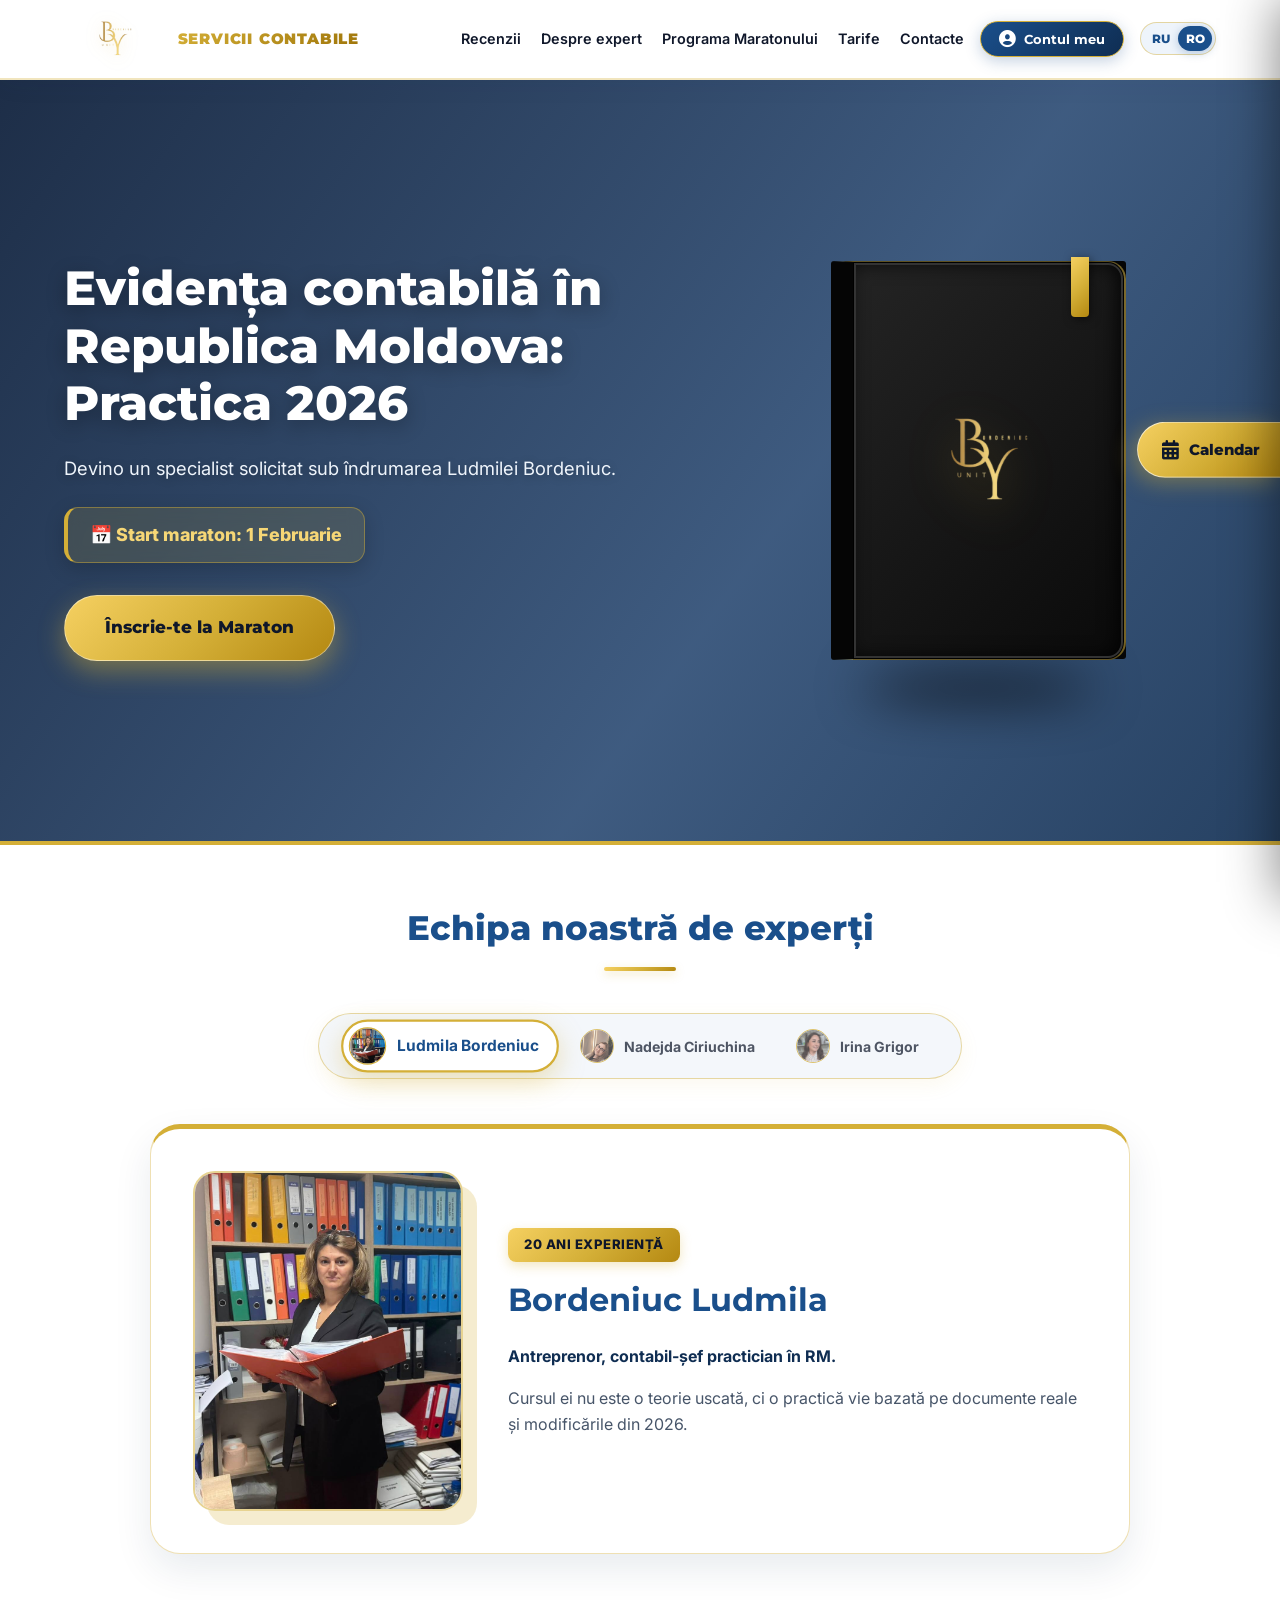
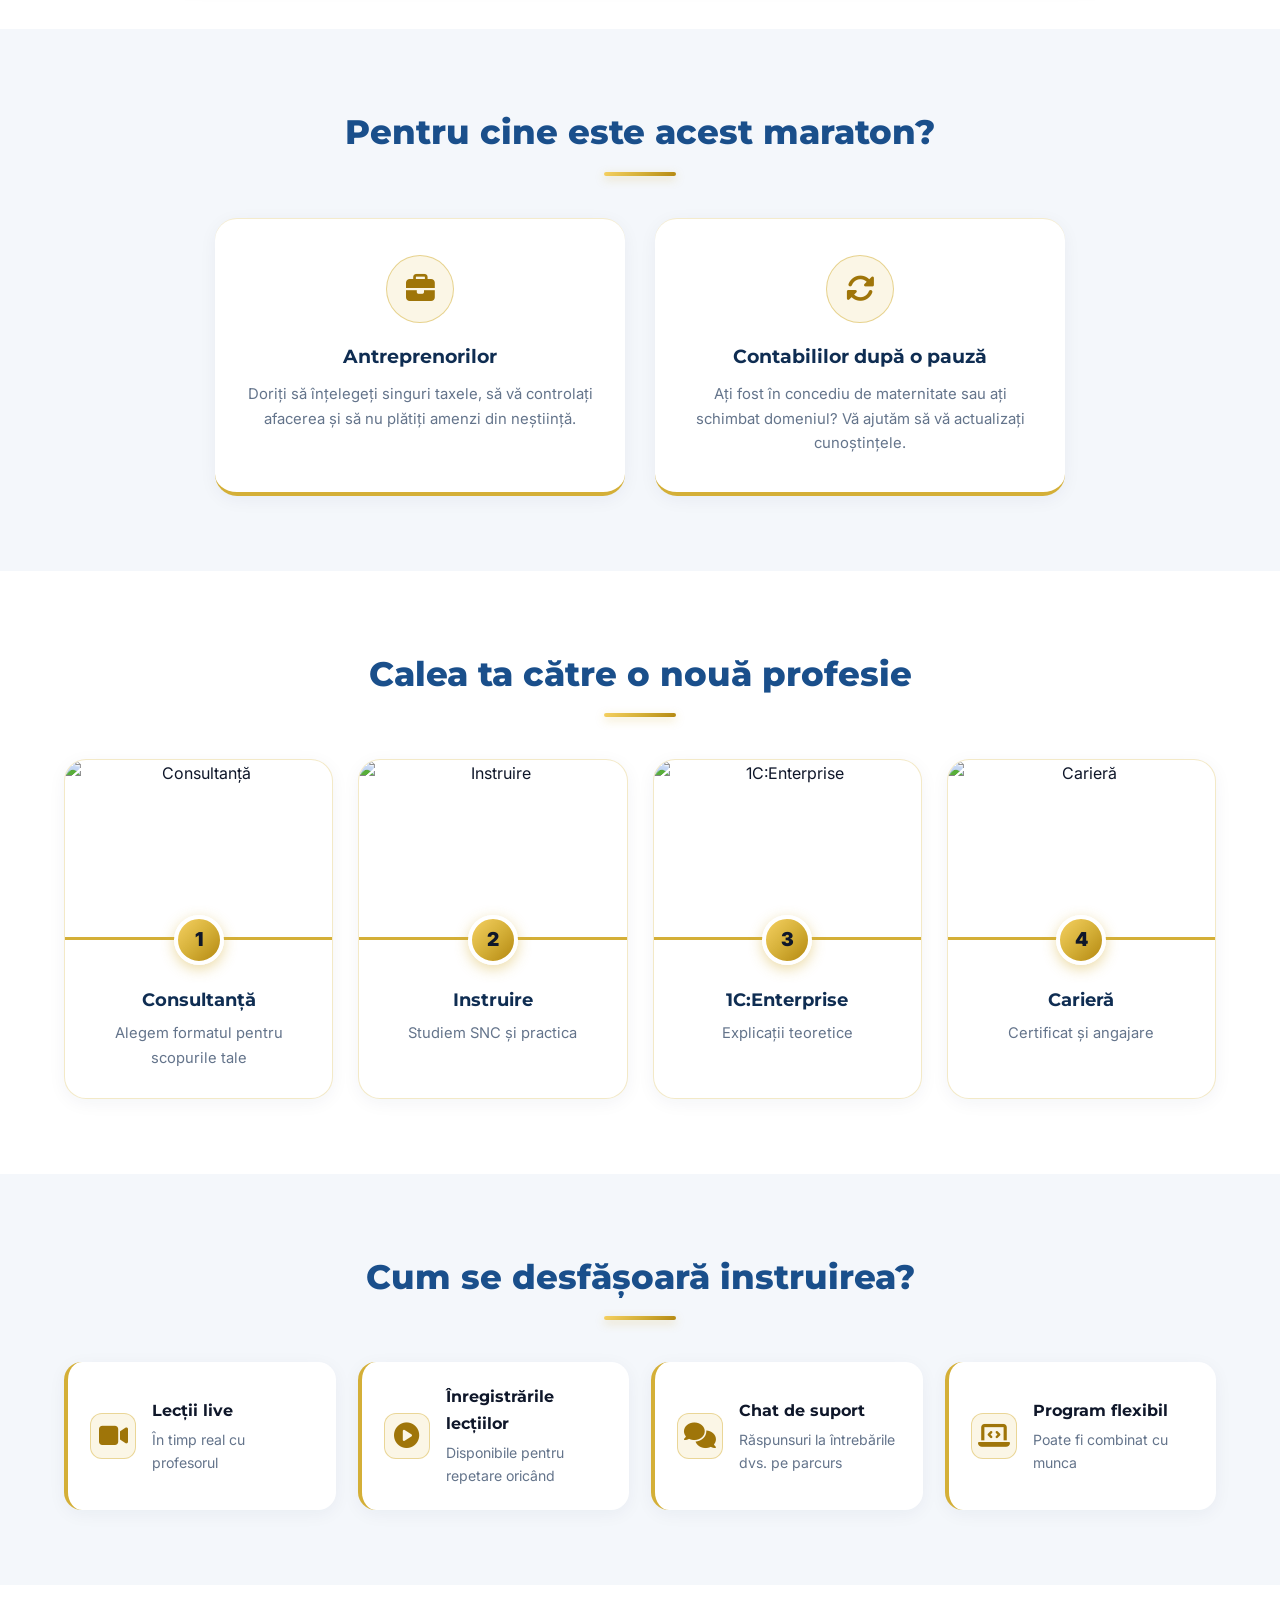
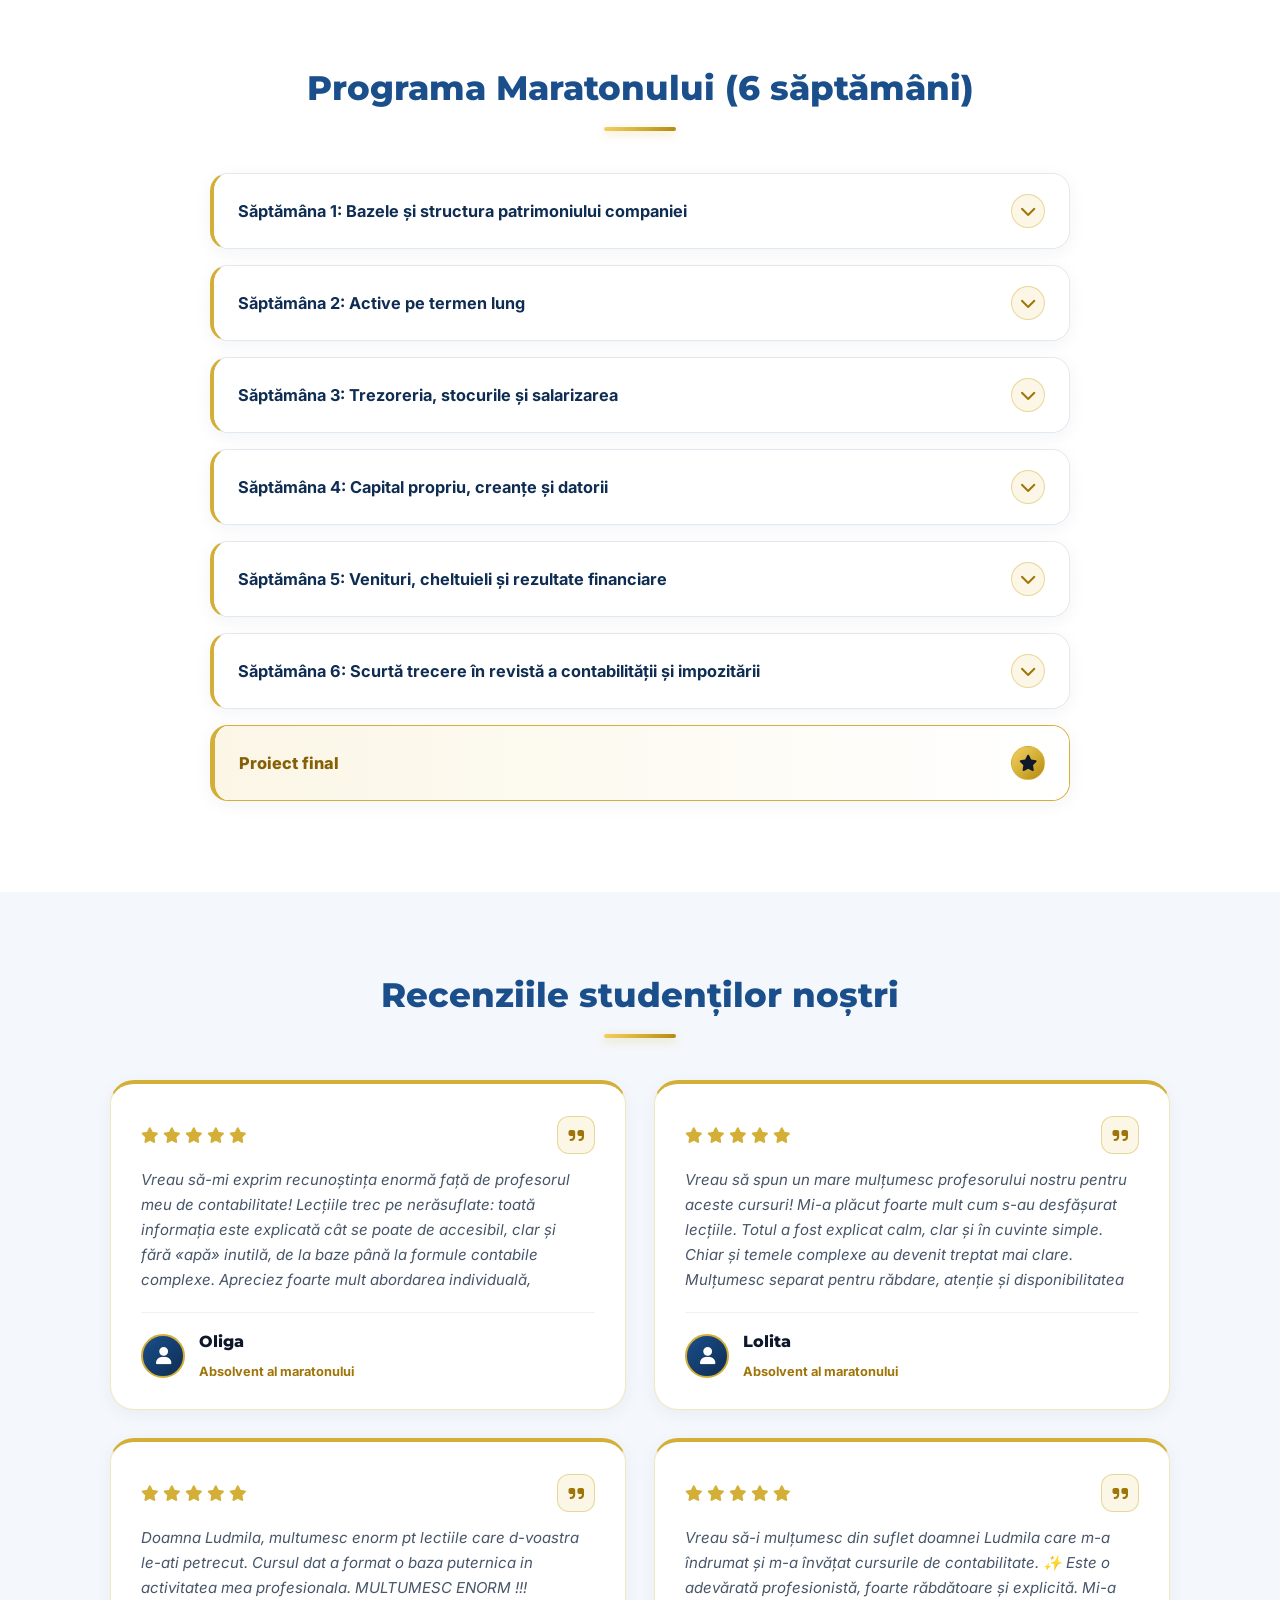
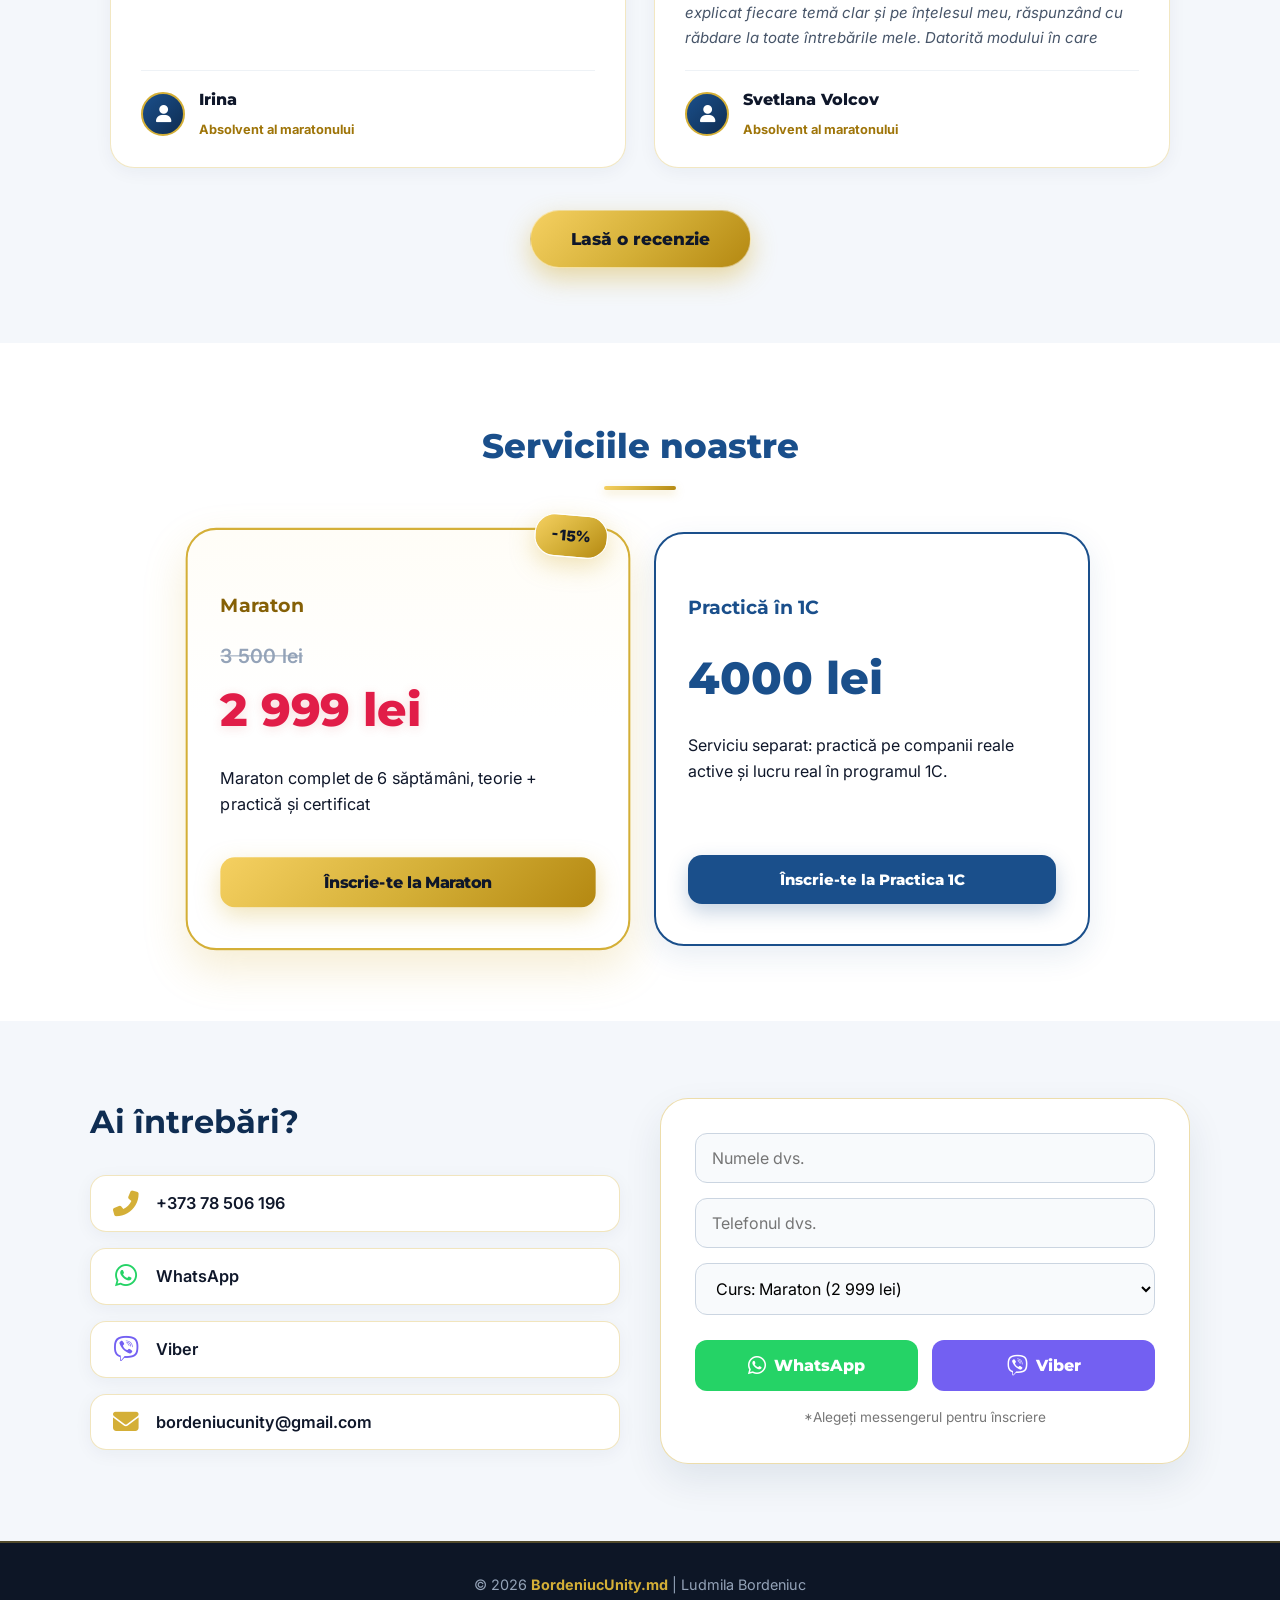
==== commit 1a58197b: "Update index.html" ====
--- a/index.html
+++ b/index.html
@@ -2,7 +2,7 @@
 <html lang="ro">
 <head>
     <meta charset="UTF-8">
-    <meta name="viewport" content="width=device-width, initial-scale=1.0, maximum-scale=5.0">
+    <meta name="viewport" content="width=device-width, initial-scale=1.0, maximum-scale=1.0, user-scalable=no, viewport-fit=cover">
     
     <title>Cursuri de Contabilitate în Moldova | Ludmila Bordeniuc | Курсы Бухгалтерии в Молдове</title>
     <meta name="description" content="Cursuri practice de contabilitate în Moldova 2026. Instruire SNC și 1C de la zero. / Практические курсы бухгалтерии в Молдове 2026. Обучение НСБУ и 1С с нуля.">
@@ -49,20 +49,33 @@
             --shadow-lg: 0 28px 60px rgba(15, 45, 82, 0.16);
         }
 
-        * { box-sizing: border-box; scroll-behavior: smooth; }
+        * { box-sizing: border-box; scroll-behavior: smooth; -webkit-tap-highlight-color: transparent; }
+
+        html {
+            width: 100%;
+            overflow-x: clip;
+            -webkit-text-size-adjust: 100%;
+            touch-action: manipulation;
+        }
         
         body {
             font-family: 'Inter', 'Segoe UI', Roboto, sans-serif;
             margin: 0;
+            width: 100%;
             color: var(--dark);
             line-height: 1.65;
             background-color: var(--white);
-            overflow-x: hidden;
+            overflow-x: clip;
             -webkit-font-smoothing: antialiased;
         }
 
         h1, h2, h3, h4, .logo-text, .btn-hero {
             font-family: 'Montserrat', sans-serif;
+        }
+
+        /* ЗАЩИТА ОТ АВТО-ЗУМА НА IPHONE ПРИ ФОКУСЕ В ПОЛЯХ */
+        input, textarea, select {
+            font-size: 16px !important;
         }
 
         .gold-text {
@@ -73,9 +86,9 @@
 
         /* МЯГКИЙ И ПЛАВНЫЙ ПЕРЕХОД ПРИ СМЕНЕ ЯЗЫКА */
         [data-ru], #hero-h1, #hero-p, #hero-btn, input, textarea, select, #cabinetBody, #cabinetTabs, #cabUserRole {
-            transition: opacity 0.52s cubic-bezier(0.22, 1, 0.36, 1),
-                        transform 0.52s cubic-bezier(0.22, 1, 0.36, 1),
-                        filter 0.52s cubic-bezier(0.22, 1, 0.36, 1);
+            transition: opacity 0.45s cubic-bezier(0.22, 1, 0.36, 1),
+                        transform 0.45s cubic-bezier(0.22, 1, 0.36, 1),
+                        filter 0.45s cubic-bezier(0.22, 1, 0.36, 1);
         }
         .lang-switching [data-ru],
         .lang-switching #hero-h1,
@@ -86,7 +99,7 @@
         .lang-switching #cabUserRole {
             opacity: 0;
             transform: translateY(5px);
-            filter: blur(5px);
+            filter: blur(4px);
         }
 
         /* АНИМАЦИЯ ПЕРЕКЛЮЧЕНИЯ ВКЛАДОК И РАЗДЕЛОВ В КАБИНЕТЕ */
@@ -108,7 +121,7 @@
         /* КРАСИВЫЕ ВСПЛЫВАЮЩИЕ УВЕДОМЛЕНИЯ (TOASTS) */
         .toast-container {
             position: fixed;
-            top: 24px;
+            top: 20px;
             left: 50%;
             transform: translateX(-50%);
             z-index: 9999;
@@ -120,10 +133,10 @@
             max-width: 430px;
         }
         .custom-toast {
-            background: rgba(255, 255, 255, 0.97);
+            background: rgba(255, 255, 255, 0.98);
             backdrop-filter: blur(14px);
             border-radius: 20px;
-            padding: 16px 20px;
+            padding: 15px 18px;
             box-shadow: 0 22px 50px rgba(15, 23, 42, 0.25);
             display: flex;
             align-items: center;
@@ -161,7 +174,7 @@
 
         /* НАВИГАЦИЯ */
         header {
-            background: rgba(255, 255, 255, 0.95);
+            background: rgba(255, 255, 255, 0.96);
             backdrop-filter: blur(16px);
             -webkit-backdrop-filter: blur(16px);
             padding: 10px 5%;
@@ -173,11 +186,11 @@
             position: sticky;
             top: 0;
             z-index: 1000;
-            min-height: 78px;
+            min-height: 76px;
         }
         
-        .logo { display: flex; align-items: center; gap: 12px; text-decoration: none; z-index: 1001; }
-        .logo-img { height: 60px; width: auto; display: block; transition: transform 0.35s cubic-bezier(0.34, 1.56, 0.64, 1); filter: drop-shadow(0 3px 8px rgba(212, 175, 55, 0.25)); }
+        .logo { display: flex; align-items: center; gap: 12px; text-decoration: none; z-index: 1002; }
+        .logo-img { height: 58px; width: auto; display: block; transition: transform 0.35s cubic-bezier(0.34, 1.56, 0.64, 1); filter: drop-shadow(0 3px 8px rgba(212, 175, 55, 0.25)); }
         .logo:hover .logo-img { transform: scale(1.05); }
         .logo-text {
             font-size: 0.96rem;
@@ -190,8 +203,8 @@
         }
 
         .nav-container { display: flex; align-items: center; gap: 16px; }
-        nav { display: flex; gap: 20px; align-items: center; }
-        nav a {
+        nav.desktop-nav { display: flex; gap: 20px; align-items: center; }
+        nav.desktop-nav a {
             text-decoration: none;
             color: var(--dark);
             font-weight: 600;
@@ -200,7 +213,7 @@
             position: relative;
             padding: 4px 0;
         }
-        nav a::after {
+        nav.desktop-nav a::after {
             content: '';
             position: absolute;
             bottom: 0;
@@ -210,8 +223,8 @@
             background: var(--gold-grad);
             transition: width 0.25s ease;
         }
-        nav a:hover { color: var(--primary); }
-        nav a:hover::after { width: 100%; }
+        nav.desktop-nav a:hover { color: var(--primary); }
+        nav.desktop-nav a:hover::after { width: 100%; }
 
         /* КНОПКА ЛИЧНОГО КАБИНЕТА В ШАПКЕ */
         .btn-cabinet-nav {
@@ -221,7 +234,7 @@
             background: linear-gradient(135deg, var(--primary) 0%, var(--primary-dark) 100%);
             color: #fff;
             border: 1.5px solid var(--secondary);
-            padding: 9px 20px;
+            padding: 9px 18px;
             border-radius: 30px;
             font-family: 'Montserrat', sans-serif;
             font-weight: 700;
@@ -262,7 +275,7 @@
             background: var(--primary);
             border-radius: 25px;
             transform: translateX(100%);
-            transition: transform 0.48s cubic-bezier(0.34, 1.56, 0.64, 1);
+            transition: transform 0.45s cubic-bezier(0.34, 1.56, 0.64, 1);
             box-shadow: 0 2px 10px rgba(26, 79, 139, 0.28);
         }
         .lang-btn {
@@ -281,19 +294,154 @@
         .lang-btn.active { color: #fff; }
         .lang-btn:not(.active) { color: var(--primary); }
 
+        /* СТИЛЬНАЯ КНОПКА БУРГЕРА С МОРФИНГОМ */
         .menu-toggle {
             display: none;
-            width: 42px;
-            height: 42px;
-            border-radius: 12px;
-            background: var(--primary-light);
+            width: 44px;
+            height: 44px;
+            border-radius: 14px;
+            background: linear-gradient(135deg, #fffdf7 0%, var(--secondary-light) 100%);
             align-items: center;
             justify-content: center;
-            font-size: 1.3rem;
             cursor: pointer;
-            color: var(--primary);
-            z-index: 1001;
-            border: 1px solid rgba(212, 175, 55, 0.45);
+            z-index: 1005;
+            border: 1.5px solid rgba(212, 175, 55, 0.65);
+            box-shadow: 0 4px 14px rgba(212, 175, 55, 0.22);
+            transition: all 0.3s ease;
+            padding: 0;
+        }
+        .menu-toggle:active { transform: scale(0.92); }
+        .burger-lines {
+            width: 20px;
+            height: 14px;
+            position: relative;
+            display: flex;
+            flex-direction: column;
+            justify-content: space-between;
+        }
+        .burger-lines span {
+            display: block;
+            height: 2.5px;
+            width: 100%;
+            background: var(--primary-dark);
+            border-radius: 4px;
+            transition: all 0.35s cubic-bezier(0.34, 1.56, 0.64, 1);
+            transform-origin: center;
+        }
+        .burger-lines span:nth-child(2) {
+            width: 72%;
+            align-self: flex-end;
+            background: #b48811;
+        }
+        .menu-toggle.open {
+            background: var(--primary-dark);
+            border-color: var(--secondary);
+        }
+        .menu-toggle.open .burger-lines span {
+            background: #fff;
+        }
+        .menu-toggle.open .burger-lines span:nth-child(1) {
+            transform: translateY(5.75px) rotate(45deg);
+        }
+        .menu-toggle.open .burger-lines span:nth-child(2) {
+            opacity: 0;
+            transform: translateX(10px);
+        }
+        .menu-toggle.open .burger-lines span:nth-child(3) {
+            transform: translateY(-5.75px) rotate(-45deg);
+        }
+
+        /* ПРЕМИАЛЬНАЯ ВЫЕЗЖАЮЩАЯ МОБИЛЬНАЯ ПАНЕЛЬ */
+        .mobile-menu-backdrop {
+            position: fixed;
+            inset: 0;
+            background: rgba(9, 18, 36, 0.68);
+            backdrop-filter: blur(6px);
+            -webkit-backdrop-filter: blur(6px);
+            z-index: 1003;
+            opacity: 0;
+            pointer-events: none;
+            transition: opacity 0.35s ease;
+        }
+        .mobile-menu-backdrop.active {
+            opacity: 1;
+            pointer-events: auto;
+        }
+        .mobile-drawer {
+            position: fixed;
+            top: 0;
+            right: 0;
+            width: 84%;
+            max-width: 340px;
+            height: 100dvh;
+            background: radial-gradient(circle at 90% 10%, #1d518f 0%, #0d2544 55%, #071529 100%);
+            color: #fff;
+            z-index: 1004;
+            transform: translateX(105%);
+            transition: transform 0.42s cubic-bezier(0.16, 1, 0.3, 1);
+            display: flex;
+            flex-direction: column;
+            justify-content: space-between;
+            padding: 24px 22px 28px;
+            border-left: 2px solid rgba(212, 175, 55, 0.55);
+            box-shadow: -20px 0 50px rgba(0, 0, 0, 0.45);
+            overflow-y: auto;
+        }
+        .mobile-drawer.active {
+            transform: translateX(0);
+        }
+        .mobile-drawer-header {
+            display: flex;
+            align-items: center;
+            justify-content: space-between;
+            padding-bottom: 18px;
+            border-bottom: 1px solid rgba(212, 175, 55, 0.25);
+        }
+        .mobile-drawer-links {
+            display: flex;
+            flex-direction: column;
+            gap: 10px;
+            margin: 22px 0;
+        }
+        .mobile-nav-link {
+            display: flex;
+            align-items: center;
+            gap: 14px;
+            padding: 13px 16px;
+            border-radius: 16px;
+            background: rgba(255, 255, 255, 0.06);
+            border: 1px solid rgba(255, 255, 255, 0.08);
+            color: #f8fafc;
+            text-decoration: none;
+            font-family: 'Montserrat', sans-serif;
+            font-weight: 700;
+            font-size: 0.94rem;
+            transition: all 0.25s ease;
+        }
+        .mobile-nav-link:active, .mobile-nav-link:hover {
+            background: rgba(212, 175, 55, 0.18);
+            border-color: rgba(212, 175, 55, 0.55);
+            transform: translateX(4px);
+        }
+        .mobile-nav-icon {
+            width: 34px;
+            height: 34px;
+            border-radius: 10px;
+            background: rgba(212, 175, 55, 0.16);
+            border: 1px solid rgba(212, 175, 55, 0.4);
+            color: #f6d776;
+            display: flex;
+            align-items: center;
+            justify-content: center;
+            font-size: 0.92rem;
+            flex-shrink: 0;
+        }
+        .mobile-drawer-footer {
+            border-top: 1px solid rgba(212, 175, 55, 0.25);
+            padding-top: 18px;
+            display: flex;
+            flex-direction: column;
+            gap: 12px;
         }
 
         /* ГЕРОЙ */
@@ -353,7 +501,7 @@
             border-left: 4px solid var(--secondary);
             padding: 12px 22px;
             border-radius: 14px;
-            font-size: 1.18rem;
+            font-size: 1.12rem;
             font-weight: 800;
             color: #f6d776;
             margin-bottom: 32px;
@@ -374,9 +522,10 @@
             font-weight: 800;
             display: inline-flex;
             align-items: center;
+            justify-content: center;
             gap: 10px;
             transition: all 0.3s ease;
-            font-size: 1.08rem;
+            font-size: 1.05rem;
             box-shadow: 0 10px 26px rgba(212, 175, 55, 0.45);
             border: 1px solid rgba(255,255,255,0.45);
             cursor: pointer;
@@ -463,8 +612,8 @@
         }
         .teacher-tab:hover { 
             opacity: 1; 
-            transform: scale(1.08);
-            margin: 0 10px;
+            transform: scale(1.06);
+            margin: 0 8px;
             background: rgba(255,255,255,0.95);
             z-index: 2;
         }
@@ -473,8 +622,8 @@
             border-color: var(--secondary);
             opacity: 1; 
             box-shadow: var(--gold-glow);
-            transform: scale(1.14);
-            margin: 0 16px;
+            transform: scale(1.1);
+            margin: 0 12px;
             z-index: 3;
         }
         .teacher-tab img { 
@@ -619,7 +768,10 @@
             font-size: 0.95rem;
             color: #475569;
             border-top: 1px solid #f1f5f9;
-        }
+            text-align: left;
+        }
+        .acc-content-inner p { margin: 0 0 10px; }
+        .acc-content-inner p:last-child { margin-bottom: 0; }
         .acc-content-inner ul { margin: 8px 0 14px; padding-left: 20px; }
         .acc-content-inner li { margin-bottom: 6px; color: var(--primary-dark); font-weight: 600; }
 
@@ -781,13 +933,14 @@
             background: #fff; padding: 14px 20px; border-radius: 16px;
             box-shadow: var(--shadow-sm); border: 1px solid rgba(212, 175, 55, 0.32);
             transition: transform 0.25s, border-color 0.25s;
+            word-break: break-word;
         }
         .contact-method:hover { transform: translateX(5px); border-color: var(--secondary); }
-        .contact-method i { font-size: 1.6rem; width: 30px; text-align: center; }
+        .contact-method i { font-size: 1.6rem; width: 30px; text-align: center; flex-shrink: 0; }
         .contact-form { background: var(--white); padding: 34px; border-radius: 28px; border: 1.5px solid rgba(212, 175, 55, 0.42); box-shadow: var(--shadow-md); }
         .contact-form input, .contact-form select {
             width: 100%; padding: 14px 16px; margin-bottom: 15px; border-radius: 12px;
-            border: 1px solid #cbd5e1; outline: none; font-size: 0.95rem; font-family: inherit;
+            border: 1px solid #cbd5e1; outline: none; font-family: inherit;
             background: #f8fafc; transition: border-color 0.2s, background 0.2s;
         }
         .contact-form input:focus, .contact-form select:focus { border-color: var(--secondary); background: #fff; }
@@ -804,13 +957,13 @@
             position: fixed; top: 50%; right: 0; transform: translateY(-50%);
             background: var(--gold-grad);
             color: #0f172a; padding: 15px 20px 15px 24px; border-radius: 30px 0 0 30px;
-            cursor: pointer; box-shadow: -5px 5px 22px rgba(212, 175, 55, 0.42); z-index: 2000;
+            cursor: pointer; box-shadow: -5px 5px 22px rgba(212, 175, 55, 0.42); z-index: 990;
             font-weight: 800; display: flex; align-items: center; gap: 10px; transition: 0.3s;
             font-family: 'Montserrat', sans-serif; font-size: 0.92rem;
             border: 1.5px solid rgba(255,255,255,0.65); border-right: none;
         }
         .floating-calendar-btn:hover { padding-right: 28px; filter: brightness(1.06); }
-        .calendar-drawer { position: fixed; top: 0; right: -100%; width: 450px; max-width: 100%; height: 100vh; background: #fff; z-index: 3000; box-shadow: -10px 0 35px rgba(0,0,0,0.18); transition: 0.4s cubic-bezier(0.4, 0, 0.2, 1); display: flex; flex-direction: column; overflow-y: auto; }
+        .calendar-drawer { position: fixed; top: 0; right: -100%; width: 450px; max-width: 100%; height: 100dvh; background: #fff; z-index: 3000; box-shadow: -10px 0 35px rgba(0,0,0,0.18); transition: 0.4s cubic-bezier(0.4, 0, 0.2, 1); display: flex; flex-direction: column; overflow-y: auto; }
         .calendar-drawer.open { right: 0; }
         .drawer-overlay { position: fixed; top: 0; left: 0; width: 100%; height: 100%; background: rgba(15, 23, 42, 0.55); backdrop-filter: blur(3px); z-index: 2999; display: none; opacity: 0; transition: 0.3s; }
         .drawer-overlay.active { display: block; opacity: 1; }
@@ -838,7 +991,7 @@
         .work-time-table td { color: var(--dark); font-weight: 600; }
         .work-time-table .total-row { font-weight: 800; background: #ffebbc; color: var(--dark); }
 
-        .target-grid { display: grid; grid-template-columns: repeat(auto-fit, minmax(280px, 1fr)); gap: 30px; margin-top: 20px; max-width: 850px; margin-inline: auto; }
+        .target-grid { display: grid; grid-template-columns: repeat(auto-fit, minmax(260px, 1fr)); gap: 30px; margin-top: 20px; max-width: 850px; margin-inline: auto; }
         .target-card { background: #fff; padding: 36px 28px; border-radius: 22px; box-shadow: var(--shadow-sm); text-align: center; border-bottom: 4px solid var(--secondary); border-top: 1px solid rgba(212, 175, 55, 0.25); transition: transform 0.3s, box-shadow 0.3s; }
         .target-card:hover { transform: translateY(-6px); box-shadow: var(--shadow-md); }
         .target-icon { width: 68px; height: 68px; background: var(--secondary-light); color: #9f7509; border: 1.5px solid rgba(212, 175, 55, 0.5); border-radius: 50%; display: flex; align-items: center; justify-content: center; font-size: 1.8rem; margin: 0 auto 18px; }
@@ -862,7 +1015,7 @@
             -webkit-backdrop-filter: blur(12px);
             z-index: 5000;
             overflow-y: auto;
-            padding: 20px;
+            padding: 16px;
         }
         .portal-overlay.active {
             display: flex;
@@ -875,7 +1028,7 @@
             width: 100%;
             max-width: 440px;
             border-radius: 32px;
-            padding: 44px 38px;
+            padding: 40px 32px;
             box-shadow: 0 35px 80px rgba(0, 0, 0, 0.45);
             position: relative;
             animation: modalPopIn 0.4s cubic-bezier(0.16, 1, 0.3, 1);
@@ -884,8 +1037,8 @@
 
         .portal-close {
             position: absolute;
-            top: 18px;
-            right: 20px;
+            top: 16px;
+            right: 18px;
             width: 38px;
             height: 38px;
             border-radius: 50%;
@@ -906,7 +1059,6 @@
             padding: 13px 16px;
             border-radius: 14px;
             border: 1.5px solid #cbd5e1;
-            font-size: 0.94rem;
             font-family: inherit;
             margin-bottom: 14px;
             background: #f8fafc;
@@ -941,7 +1093,7 @@
         .cabinet-topbar {
             background: radial-gradient(circle at 15% 50%, #1e5799 0%, #0d2648 65%, #07162b 100%);
             color: #fff;
-            padding: 20px 36px;
+            padding: 20px 32px;
             display: flex;
             justify-content: space-between;
             align-items: center;
@@ -964,12 +1116,12 @@
         .cabinet-user-badge {
             display: flex;
             align-items: center;
-            gap: 18px;
+            gap: 16px;
             position: relative;
             z-index: 2;
         }
         .cabinet-logo-clean {
-            height: 78px;
+            height: 74px;
             width: auto;
             object-fit: contain;
             filter: drop-shadow(0 6px 16px rgba(212, 175, 55, 0.42));
@@ -996,7 +1148,7 @@
         .cabinet-actions {
             display: flex;
             align-items: center;
-            gap: 14px;
+            gap: 12px;
             position: relative;
             z-index: 2;
         }
@@ -1004,10 +1156,10 @@
             background: rgba(255,255,255,0.1);
             color: #fff;
             border: 1px solid rgba(255,255,255,0.22);
-            padding: 10px 18px;
+            padding: 10px 16px;
             border-radius: 14px;
             font-weight: 700;
-            font-size: 0.86rem;
+            font-size: 0.85rem;
             cursor: pointer;
             transition: all 0.25s ease;
         }
@@ -1016,18 +1168,22 @@
         .cabinet-tabs {
             display: flex;
             gap: 8px;
-            padding: 16px 36px 0;
+            padding: 14px 28px 0;
             background: #fff;
             border-bottom: 1px solid #e2e8f0;
             overflow-x: auto;
-        }
+            -webkit-overflow-scrolling: touch;
+        }
+        .cabinet-tabs::-webkit-scrollbar { height: 3px; }
+        .cabinet-tabs::-webkit-scrollbar-thumb { background: var(--secondary); border-radius: 4px; }
+
         .cab-tab {
-            padding: 13px 20px;
+            padding: 12px 18px;
             border: none;
             background: none;
             font-family: 'Montserrat', sans-serif;
             font-weight: 700;
-            font-size: 0.88rem;
+            font-size: 0.86rem;
             color: var(--text-muted);
             cursor: pointer;
             border-bottom: 3px solid transparent;
@@ -1054,15 +1210,15 @@
         }
 
         .cabinet-body {
-            padding: 30px 36px 42px;
-            max-height: 75vh;
+            padding: 26px 32px 38px;
+            max-height: 75dvh;
             overflow-y: auto;
         }
 
         .cab-card {
             background: #fff;
             border-radius: 24px;
-            padding: 26px;
+            padding: 24px;
             border: 1px solid #e2e8f0;
             box-shadow: var(--shadow-sm);
             margin-bottom: 22px;
@@ -1138,7 +1294,7 @@
             border-top: 1px solid #f1f5f9;
         }
 
-        /* БЕЙДЖ ОЦЕНКИ УЧЕНИКА (ФИКС ЧТОБЫ 10/10 НЕ ВЫЛЕЗАЛО) */
+        /* БЕЙДЖ ОЦЕНКИ УЧЕНИКА */
         .grade-pill-badge {
             font-family: 'Montserrat', sans-serif;
             font-size: 1.05rem;
@@ -1234,7 +1390,7 @@
         /* КАРТОЧКИ БИБЛИОТЕКИ МАТЕРИАЛОВ */
         .materials-grid {
             display: grid;
-            grid-template-columns: repeat(auto-fill, minmax(290px, 1fr));
+            grid-template-columns: repeat(auto-fill, minmax(270px, 1fr));
             gap: 18px;
         }
         .material-card {
@@ -1280,12 +1436,12 @@
         }
         .mode-pill-btn {
             flex: 1;
-            padding: 10px 14px;
+            padding: 10px 12px;
             border: none;
             border-radius: 10px;
             font-family: 'Montserrat', sans-serif;
             font-weight: 800;
-            font-size: 0.84rem;
+            font-size: 0.82rem;
             cursor: pointer;
             background: transparent;
             color: var(--text-muted);
@@ -1293,7 +1449,7 @@
             display: flex;
             align-items: center;
             justify-content: center;
-            gap: 8px;
+            gap: 6px;
         }
         .mode-pill-btn.active-marathon {
             background: var(--primary);
@@ -1343,7 +1499,7 @@
             border-color: #fda4af !important;
         }
 
-        /* КОМПАКТНЫЙ И ПЛАВНЫЙ КАЛЕНДАРЬ УЧЕНИКА МАРАФОНА (ФИКСИРОВАННЫЕ 6 СТРОК) */
+        /* КОМПАКТНЫЙ И ПЛАВНЫЙ КАЛЕНДАРЬ УЧЕНИКА МАРАФОНА */
         .stu-schedule-layout {
             display: grid;
             grid-template-columns: 315px 1fr;
@@ -1470,8 +1626,8 @@
             display: flex;
             justify-content: space-between;
             align-items: center;
-            gap: 18px;
-            padding: 20px 24px;
+            gap: 16px;
+            padding: 18px 22px;
             background: #fff;
             border: 1px solid #e2e8f0;
             border-left: 6px solid var(--secondary);
@@ -1493,11 +1649,11 @@
             padding: 12px 16px;
             border-radius: 16px;
             font-size: 0.88rem;
-            min-width: 145px;
+            min-width: 140px;
             text-align: center;
         }
-        .lesson-main { flex: 1; min-width: 220px; }
-        .lesson-main h4 { margin: 4px 0 6px; color: var(--dark); font-size: 1.08rem; }
+        .lesson-main { flex: 1; min-width: 200px; }
+        .lesson-main h4 { margin: 4px 0 6px; color: var(--dark); font-size: 1.06rem; }
         .lesson-main p { margin: 0; color: var(--text-muted); font-size: 0.9rem; }
 
         .hw-status {
@@ -1537,10 +1693,10 @@
         .admin-table {
             width: 100%;
             border-collapse: collapse;
-            font-size: 0.9rem;
+            font-size: 0.88rem;
         }
         .admin-table th, .admin-table td {
-            padding: 13px 14px;
+            padding: 12px 12px;
             text-align: left;
             border-bottom: 1px solid #e2e8f0;
         }
@@ -1563,7 +1719,7 @@
             z-index: 6000;
             align-items: center;
             justify-content: center;
-            padding: 20px;
+            padding: 16px;
         }
         .sub-modal-overlay.active {
             display: flex;
@@ -1576,11 +1732,13 @@
             width: 100%;
             max-width: 490px;
             border-radius: 28px;
-            padding: 34px 30px;
+            padding: 32px 26px;
             box-shadow: 0 30px 70px rgba(0,0,0,0.35);
             border: 1.5px solid rgba(212, 175, 55, 0.45);
             animation: scaleUpModal 0.36s cubic-bezier(0.16, 1, 0.3, 1) forwards;
             position: relative;
+            max-height: 90dvh;
+            overflow-y: auto;
         }
         @keyframes scaleUpModal {
             0% { transform: scale(0.86) translateY(15px); opacity: 0; }
@@ -1602,22 +1760,16 @@
         @media (max-width: 980px) {
             header { padding: 10px 4%; min-height: 68px; }
             .menu-toggle { display: flex; }
-            nav {
-                position: fixed; top: 68px; left: -100%; width: 100%; height: calc(100vh - 68px);
-                background: #fff; flex-direction: column; align-items: center; justify-content: flex-start;
-                padding-top: 40px; gap: 22px; transition: 0.35s ease; z-index: 1000;
-                box-shadow: 0 10px 20px rgba(0,0,0,0.1);
-            }
-            nav.active { left: 0; }
-            nav a { font-size: 1.15rem; }
-            .hero { min-height: auto; padding: 60px 5% 65px; }
-            .hero-container { flex-direction: column; text-align: center; gap: 45px; }
+            nav.desktop-nav { display: none; }
+
+            .hero { min-height: auto; padding: 55px 5% 60px; }
+            .hero-container { flex-direction: column; text-align: center; gap: 40px; }
             .hero-text { text-align: center; }
             .hero p { margin: 0 auto 24px; }
-            .hero h1 { font-size: 2.15rem; }
+            .hero h1 { font-size: 2.05rem; }
             .hero-actions { justify-content: center; }
-            .hero-visual { width: 100%; min-height: 320px; padding-top: 10px; }
-            .floating-wrapper { width: 210px; height: 284px; margin: 0 auto; aspect-ratio: unset; }
+            .hero-visual { width: 100%; min-height: 310px; padding-top: 10px; }
+            .floating-wrapper { width: 205px; height: 278px; margin: 0 auto; aspect-ratio: unset; }
             .notebook-cover img { width: 95%; transform: translateZ(20px); }
             
             .teacher-card { flex-direction: column; text-align: center; padding: 28px 20px; gap: 25px; }
@@ -1628,36 +1780,55 @@
             .teacher-img { width: 100%; max-width: 260px; height: 320px; }
 
             .reviews-grid { grid-template-columns: 1fr; }
-            .review-card { height: auto; min-height: 260px; }
+            .review-card { height: auto; min-height: 240px; }
             
             .contacts-grid, .cab-grid-2, .stu-schedule-layout { grid-template-columns: 1fr; }
             .stu-cal-wrapper { max-width: 340px; margin: 0 auto; width: 100%; }
-            .section-title { font-size: 1.75rem; }
+            .section-title { font-size: 1.7rem; }
             .logo-text { font-size: 0.8rem; }
             .logo-img { height: 44px; }
-            .floating-calendar-btn { padding: 12px 15px; }
+            .floating-calendar-btn { padding: 12px 14px; }
             .floating-calendar-btn span { display: none; }
         }
 
         @media (max-width: 520px) {
-            .hero h1 { font-size: 1.75rem; }
+            .section-white, .section-light { padding: 55px 4%; }
+            .hero { padding: 42px 4% 52px; }
+            .hero h1 { font-size: 1.65rem; }
+            .hero-start-pill { font-size: 0.98rem; padding: 10px 16px; }
             .hero-actions { flex-direction: column; width: 100%; }
-            .btn-hero { width: 100%; justify-content: center; }
-            .hero-visual { min-height: 270px; padding-top: 0; }
-            .floating-wrapper { width: 175px; height: 236px; }
+            .btn-hero { width: 100%; justify-content: center; padding: 16px 24px; font-size: 0.98rem; }
+            .hero-visual { min-height: 255px; padding-top: 0; }
+            .floating-wrapper { width: 170px; height: 230px; }
             .floating-shadow { bottom: -20px; }
-            .price-card { padding: 30px 22px; }
+
+            .price-grid { grid-template-columns: 1fr; }
+            .price-card { padding: 28px 20px; }
+            .price-card.selected { transform: none; }
+            .price-val { font-size: 2.35rem; }
+
             .logo { gap: 8px; }
             .logo-img { height: 38px; }
             .logo-text { display: none; }
             .nav-container { gap: 8px; }
             .btn-cabinet-nav span { display: none; }
             .btn-cabinet-nav { padding: 9px 12px; }
+
             .month-grid { grid-template-columns: repeat(2, 1fr); }
             .calendar-drawer { width: 100%; }
             .messenger-btns { flex-direction: column; }
-            .cabinet-body, .cabinet-topbar { padding: 18px; }
-            .cabinet-logo-clean { height: 58px; }
+
+            .portal-overlay { padding: 8px; }
+            .cabinet-workspace { border-radius: 22px; }
+            .cabinet-topbar { padding: 14px 16px; }
+            .cabinet-tabs { padding: 10px 14px 0; }
+            .cabinet-body { padding: 16px 14px 28px; max-height: 82dvh; }
+            .cab-card { padding: 18px 14px; border-radius: 18px; }
+            .cabinet-logo-clean { height: 50px; }
+            .lesson-row { padding: 14px 16px; }
+            .lesson-date-badge { width: 100%; text-align: left; display: flex; justify-content: space-between; }
+            .contact-form { padding: 22px 18px; }
+            .review-card { padding: 24px 20px 20px; }
         }
     </style>
 </head>
@@ -1695,9 +1866,9 @@
                 <div class="info-label" data-ru="Баланс рабочего времени (5 дн/нед):" data-ro="Balanța timpului de muncă (5 zile/săpt):">Balanța timpului de muncă (5 zile/săpt):</div>
                 <table class="work-time-table">
                     <tr><th></th><th data-ru="Дни" data-ro="Zile">Zile</th><th data-ru="Часы" data-ro="Ore">Ore</th></tr>
-                    <tr><td>8 <span data-ru="ч/день" data-ro="ore/zi">ore/zi</span></td><td id="wt-d8">19</td><td id="wt-h8">152</td></tr>
+                    <tr><td>8 <span data-ru="ч/день" data-ro="ore/zi">ore/zi</span></td><td id="wt-d8">18</td><td id="wt-h8">144</td></tr>
                     <tr><td>7 <span data-ru="ч/день" data-ro="ore/zi">ore/zi</span></td><td id="wt-d7">1</td><td id="wt-h7">7</td></tr>
-                    <tr class="total-row"><td>TOTAL</td><td id="wt-dt">20</td><td id="wt-ht">159</td></tr>
+                    <tr class="total-row"><td>TOTAL</td><td id="wt-dt">19</td><td id="wt-ht">151</td></tr>
                 </table>
             </div>
         </div>
@@ -1711,12 +1882,12 @@
         <span class="logo-text">SERVICII CONTABILE</span>
     </a>
     <div class="nav-container">
-        <nav id="mobileNav">
-            <a href="#testimonials" data-ru="Отзывы" data-ro="Recenzii" onclick="closeMenu()">Recenzii</a>
-            <a href="#teacher" data-ru="Об эксперте" data-ro="Despre expert" onclick="closeMenu()">Despre expert</a>
-            <a href="#program" data-ru="Программа Марафона" data-ro="Programa Maratonului" onclick="closeMenu()">Programa Maratonului</a>
-            <a href="#pricing" data-ru="Тарифы" data-ro="Tarife" onclick="closeMenu()">Tarife</a>
-            <a href="#contact" data-ru="Контакты" data-ro="Contacte" onclick="closeMenu()">Contacte</a>
+        <nav class="desktop-nav">
+            <a href="#testimonials" data-ru="Отзывы" data-ro="Recenzii">Recenzii</a>
+            <a href="#teacher" data-ru="Об эксперте" data-ro="Despre expert">Despre expert</a>
+            <a href="#program" data-ru="Программа Марафона" data-ro="Programa Maratonului">Programa Maratonului</a>
+            <a href="#pricing" data-ru="Тарифы" data-ro="Tarife">Tarife</a>
+            <a href="#contact" data-ru="Контакты" data-ro="Contacte">Contacte</a>
         </nav>
 
         <!-- КНОПКА ЛИЧНОГО КАБИНЕТА -->
@@ -1732,11 +1903,74 @@
             <button type="button" class="lang-btn active" id="btnRo" onclick="setLanguage('ro')">RO</button>
         </div>
 
-        <div class="menu-toggle" onclick="toggleMenu()">
-            <i class="fas fa-bars" id="menuIcon"></i>
+        <!-- СТИЛЬНЫЙ БУРГЕР -->
+        <button type="button" class="menu-toggle" id="burgerBtn" aria-label="Meniu" onclick="toggleMenu()">
+            <div class="burger-lines">
+                <span></span>
+                <span></span>
+                <span></span>
+            </div>
+        </button>
+    </div>
+</header>
+
+<!-- СТИЛЬНАЯ МОБИЛЬНАЯ ПАНЕЛЬ НАВИГАЦИИ -->
+<div class="mobile-menu-backdrop" id="mobileBackdrop" onclick="closeMenu()"></div>
+<aside class="mobile-drawer" id="mobileDrawer">
+    <div>
+        <div class="mobile-drawer-header">
+            <div style="display:flex; align-items:center; gap:10px;">
+                <img src="Gemini_Generated_Image_ag3b37ag3b37ag3b-removebg-preview.png" alt="Logo" style="height:44px; filter: drop-shadow(0 3px 10px rgba(212,175,55,0.4));">
+                <div>
+                    <div style="font-family:'Montserrat',sans-serif; font-weight:900; font-size:0.86rem; color:#f6d776; letter-spacing:0.6px;">BORDENIUC UNITY</div>
+                    <div style="font-size:0.72rem; color:#94a3b8;" data-ru="Бухгалтерия РМ 2026" data-ro="Contabilitate RM 2026">Contabilitate RM 2026</div>
+                </div>
+            </div>
+        </div>
+
+        <div class="mobile-drawer-links">
+            <a href="#testimonials" class="mobile-nav-link" onclick="closeMenu()">
+                <span class="mobile-nav-icon"><i class="fas fa-star"></i></span>
+                <span data-ru="Отзывы учеников" data-ro="Recenzii studenți">Recenzii studenți</span>
+            </a>
+            <a href="#teacher" class="mobile-nav-link" onclick="closeMenu()">
+                <span class="mobile-nav-icon"><i class="fas fa-award"></i></span>
+                <span data-ru="Команда экспертов" data-ro="Echipa de experți">Echipa de experți</span>
+            </a>
+            <a href="#program" class="mobile-nav-link" onclick="closeMenu()">
+                <span class="mobile-nav-icon"><i class="fas fa-book-open"></i></span>
+                <span data-ru="Программа Марафона" data-ro="Programa Maratonului">Programa Maratonului</span>
+            </a>
+            <a href="#pricing" class="mobile-nav-link" onclick="closeMenu()">
+                <span class="mobile-nav-icon"><i class="fas fa-tags"></i></span>
+                <span data-ru="Тарифы и услуги" data-ro="Tarife și servicii">Tarife și servicii</span>
+            </a>
+            <a href="#contact" class="mobile-nav-link" onclick="closeMenu()">
+                <span class="mobile-nav-icon"><i class="fas fa-headset"></i></span>
+                <span data-ru="Контакты и запись" data-ro="Contacte și înscriere">Contacte și înscriere</span>
+            </a>
+            <a href="javascript:void(0)" class="mobile-nav-link" onclick="closeMenu(); toggleCalendar();">
+                <span class="mobile-nav-icon"><i class="fas fa-calendar-alt"></i></span>
+                <span data-ru="Календарь бухгалтера" data-ro="Calendarul contabilului">Calendarul contabilului</span>
+            </a>
         </div>
     </div>
-</header>
+
+    <div class="mobile-drawer-footer">
+        <button type="button" class="btn-hero" style="width:100%; padding:14px 20px; border-radius:16px; font-size:0.92rem;" onclick="closeMenu(); openPortal();">
+            <i class="fas fa-user-circle"></i>
+            <span data-ru="Войти в Личный кабинет" data-ro="Intră în Contul meu">Intră în Contul meu</span>
+        </button>
+        <div style="display:flex; gap:10px;">
+            <a href="https://wa.me/37378506196" target="_blank" style="flex:1; background:#25d366; color:#fff; text-decoration:none; padding:11px; border-radius:14px; font-weight:800; font-size:0.84rem; display:flex; align-items:center; justify-content:center; gap:6px;">
+                <i class="fab fa-whatsapp" style="font-size:1.1rem;"></i> WhatsApp
+            </a>
+            <a href="viber://chat?number=%2B37378506196" style="flex:1; background:#7360f2; color:#fff; text-decoration:none; padding:11px; border-radius:14px; font-weight:800; font-size:0.84rem; display:flex; align-items:center; justify-content:center; gap:6px;">
+                <i class="fab fa-viber" style="font-size:1.1rem;"></i> Viber
+            </a>
+        </div>
+    </div>
+</aside>
 
 <!-- ГЛАВНЫЙ ЭКРАН -->
 <section class="hero">
@@ -1846,7 +2080,7 @@
             <div class="target-card reveal" style="transition-delay: 0.2s;">
                 <div class="target-icon"><i class="fas fa-sync-alt"></i></div>
                 <h4 data-ru="Бухгалтерам после перерыва" data-ro="Contabililor după o pauză">Contabililor după o pauză</h4>
-                <p data-ru="Выходили в декрет или меняли сферу? Поможем обновить знания под реалии и законы 2026 года." data-ro="Ați fost în concediu de maternitate sau ați schimbat domeniul? Vă ajutăm să vă actualizați cunoștințele.">Ați fost în concediu de maternitate sau ați schimbat domeniul? Vă ajutăm să vă actualizați cunoștințele.</p>
+                <p data-ru="Выходили в декрет или меняли сферу? Поможем обновить знания под реалии и законы 2026 года." data-ro="Ați fost în concediu de maternitate sau ați schbat domeniul? Vă ajutăm să vă actualizați cunoștințele.">Ați fost în concediu de maternitate sau ați schimbat domeniul? Vă ajutăm să vă actualizați cunoștințele.</p>
             </div>
         </div>
     </div>
@@ -1938,6 +2172,7 @@
         <h2 class="section-title reveal" data-ru="Программа Марафона (6 недель)" data-ro="Programa Maratonului (6 săptămâni)">Programa Maratonului (6 săptămâni)</h2>
         <div class="section-divider reveal"></div>
         
+        <!-- НЕДЕЛЯ 1 -->
         <div class="acc-item reveal">
             <div class="acc-header" onclick="toggleAcc(this)">
                 <span data-ru="Неделя 1: Основы и структура имущества компании" data-ro="Săptămâna 1: Bazele și structura patrimoniului companiei">Săptămâna 1: Bazele și structura patrimoniului companiei</span>
@@ -1945,16 +2180,29 @@
             </div>
             <div class="acc-content">
                 <div class="acc-content-inner">
-                    <p data-ru="Главная цель — создание прочной теоретической базы концепции имущества, объясненной с нуля для начинающих, и понимание того, как это имущество финансируется." data-ro="Obiectivul principal este construirea unei fundații teoretice solide privind conceptul de patrimoniu, explicat de la zero pentru începători, și înțelegerea modului în care acest patrimoniu este finanțat.">Obiectivul principal este construirea unei fundații teoretice solide privind conceptul de patrimoniu, explicat de la zero pentru începători, și înțelegerea modului în care acest patrimoniu este finanțat.</p>
+                    <p data-ru="Главная цель — создание прочной теоретической базы концепции имущества, объясненной с нуля для начинающих, и понимание того, как это имущество финансируется." 
+                       data-ro="Obiectivul principal este construirea unei fundații teoretice solide privind conceptul de patrimoniu, explicat de la zero pentru începători, și înțelegerea modului în care acest patrimoniu este finanțat.">
+                       Obiectivul principal este construirea unei fundații teoretice solide privind conceptul de patrimoniu, explicat de la zero pentru începători, și înțelegerea modului în care acest patrimoniu este finanțat.
+                    </p>
+                    <p style="font-weight: 700; color: var(--dark); margin-bottom: 4px;" 
+                       data-ru="К концу этой недели участники должны освоить следующие ключевые элементы:" 
+                       data-ro="Până la sfârșitul acestei săptămâni, participanții trebuie să stăpânească următoarele elemente cheie:">
+                       Până la sfârșitul acestei săptămâni, participanții trebuie să stăpânească următoarele elemente cheie:
+                    </p>
                     <ul>
                         <li data-ru="Основное уравнение бухгалтерского учета." data-ro="Ecuația fundamentală a contabilității.">Ecuația fundamentală a contabilității.</li>
                         <li data-ru="Классификация элементов." data-ro="Clasificarea elementelor.">Clasificarea elementelor.</li>
                         <li data-ru="Структура Баланса." data-ro="Structura Bilanțului.">Structura Bilanțului.</li>
                     </ul>
+                    <p data-ru="Конечная цель состоит в том, чтобы к концу недели абстрактные понятия «актив» и «пассив» стали логичными, устранив первоначальную путаницу, чтобы участники могли анализировать простые транзакции без заучивания наизусть." 
+                       data-ro="Scopul final este ca, până la sfârșitul săptămânii, noțiunile abstracte de «activ» și «pasiv» să devină logice, eliminând confuzia inițială, astfel încât participanții să poată analiza tranzacții simple fără a le memora pe de rost.">
+                       Scopul final este ca, până la sfârșitul săptămânii, noțiunile abstracte de «activ» și «pasiv» să devină logice, eliminând confuzia inițială, astfel încât participanții să poată analiza tranzacții simple fără a le memora pe de rost.
+                    </p>
                 </div>
             </div>
         </div>
     
+        <!-- НЕДЕЛЯ 2 -->
         <div class="acc-item reveal">
             <div class="acc-header" onclick="toggleAcc(this)">
                 <span data-ru="Неделя 2: Долгосрочные активы" data-ro="Săptămâna 2: Active pe termen lung">Săptămâna 2: Active pe termen lung</span>
@@ -1962,17 +2210,30 @@
             </div>
             <div class="acc-content">
                 <div class="acc-content-inner">
-                    <p data-ru="Главная цель — усвоение правил признания, оценки и бухгалтерского учета долгосрочных активов в соответствии с положениями Национальных стандартов бухгалтерского учета (НСБУ)." data-ro="Obiectivul principal este însușirea regulilor de recunoaștere, evaluare și evidență contabilă a activelor pe termen lung, respectând prevederile Standardelor Naționale de Contabilitate (SNC).">Obiectivul principal este însușirea regulilor de recunoaștere, evaluare și evidență contabilă a activelor pe termen lung, respectând prevederile Standardelor Naționale de Contabilitate (SNC).</p>
+                    <p data-ru="Главная цель — усвоение правил признания, оценки и бухгалтерского учета долгосрочных активов в соответствии с положениями Национальных стандартов бухгалтерского учета (НСБУ)." 
+                       data-ro="Obiectivul principal este însușirea regulilor de recunoaștere, evaluare și evidență contabilă a activelor pe termen lung, respectând prevederile Standardelor Naționale de Contabilitate (SNC).">
+                       Obiectivul principal este însușirea regulilor de recunoaștere, evaluare și evidență contabilă a activelor pe termen lung, respectând prevederile Standardelor Naționale de Contabilitate (SNC).
+                    </p>
+                    <p style="font-weight: 700; color: var(--dark); margin-bottom: 4px;" 
+                       data-ru="Для четкого структурирования этого этапа вот 4 ключевых направления, которые необходимо освоить на этой неделе:" 
+                       data-ro="Pentru o structurare clară a acestei etape, iată 4 direcții cheie care trebuie însușite în această săptămână:">
+                       Pentru o structurare clară a acestei etape, iată 4 direcții cheie care trebuie însușite în această săptămână:
+                    </p>
                     <ul>
                         <li data-ru="Идентификация и классификация." data-ro="Identificarea și Clasificarea.">Identificarea și Clasificarea.</li>
                         <li data-ru="Учет поступлений." data-ro="Contabilizarea Intrărilor.">Contabilizarea Intrărilor.</li>
                         <li data-ru="Расчет и учет амортизации." data-ro="Calculul și Evidența Amortizării.">Calculul și Evidența Amortizării.</li>
                         <li data-ru="Учет выбытия." data-ro="Contabilizarea Ieșirilor.">Contabilizarea Ieșirilor.</li>
                     </ul>
+                    <p data-ru="К концу этой недели участники должны уметь регистрировать полный жизненный цикл долгосрочного актива в системе бухгалтерского учета (с помощью бухгалтерских проводок и соответствующих первичных документов)." 
+                       data-ro="Până la sfârșitul acestei săptămâni, participanții trebuie să știe să înregistreze ciclul complet de viață al unui activ pe termen lung în sistemul contabil (cu ajutorul formulelor contabile și al documentelor primare aferente).">
+                       Până la sfârșitul acestei săptămâni, participanții trebuie să știe să înregistreze ciclul complet de viață al unui activ pe termen lung în sistemul contabil (cu ajutorul formulelor contabile și al documentelor primare aferente).
+                    </p>
                 </div>
             </div>
         </div>
     
+        <!-- НЕДЕЛЯ 3 -->
         <div class="acc-item reveal">
             <div class="acc-header" onclick="toggleAcc(this)">
                 <span data-ru="Неделя 3: Казначейство, запасы и заработная плата" data-ro="Săptămâna 3: Trezoreria, stocurile și salarizarea">Săptămâna 3: Trezoreria, stocurile și salarizarea</span>
@@ -1980,16 +2241,29 @@
             </div>
             <div class="acc-content">
                 <div class="acc-content-inner">
-                    <p data-ru="Главная цель — научиться управлению, документированию и правильному учету самых динамичных и частых текущих операций компании." data-ro="Obiectivul principal este de a învăța gestionarea, documentarea și înregistrarea corectă a celor mai dinamice și frecvente operațiuni curente ale unei companii.">Obiectivul principal este de a învăța gestionarea, documentarea și înregistrarea corectă a celor mai dinamice și frecvente operațiuni curente ale unei companii.</p>
+                    <p data-ru="Главная цель — научиться управлению, документированию и правильному учету самых динамичных и частых текущих операций компании." 
+                       data-ro="Obiectivul principal este de a învăța gestionarea, documentarea și înregistrarea corectă a celor mai dinamice și frecvente operațiuni curente ale unei companii.">
+                       Obiectivul principal este de a învăța gestionarea, documentarea și înregistrarea corectă a celor mai dinamice și frecvente operațiuni curente ale unei companii.
+                    </p>
+                    <p style="font-weight: 700; color: var(--dark); margin-bottom: 4px;" 
+                       data-ru="Вот вкратце конкретные цели по каждой теме:" 
+                       data-ro="Iată pe scurt obiectivele specifice pentru fiecare temă:">
+                       Iată pe scurt obiectivele specifice pentru fiecare temă:
+                    </p>
                     <ul>
                         <li data-ru="Казначейство (Деньги и ликвидность)." data-ro="Trezoreria (Bani și Lichidități).">Trezoreria (Bani și Lichidități).</li>
                         <li data-ru="Запасы (Товары, материалы, продукция)." data-ro="Stocuri (Mărfuri, Materiale, Produse).">Stocuri (Mărfuri, Materiale, Produse).</li>
                         <li data-ru="Заработная плата (Человеческие ресурсы)." data-ro="Salarizarea (Resurse Umane).">Salarizarea (Resurse Umane).</li>
                     </ul>
+                    <p data-ru="Практически, в конце этого этапа марафона участник должен уметь обрабатывать ежедневные операционные документы фирмы: вести учет денег, управлять накладными на товары и рассчитывать ежемесячную заработную плату." 
+                       data-ro="Practic, la sfârșitul acestei etape a maratonului, participantul trebuie să știe să prelucreze documentele operaționale zilnice ale firmei: să țină evidența banilor, să gestioneze facturile pentru mărfuri și să calculeze salariul lunar.">
+                       Practic, la sfârșitul acestei etape a maratonului, participantul trebuie să știe să prelucreze documentele operaționale zilnice ale firmei: să țină evidența banilor, să gestioneze facturile pentru mărfuri și să calculeze salariul lunar.
+                    </p>
                 </div>
             </div>
         </div>
     
+        <!-- НЕДЕЛЯ 4 -->
         <div class="acc-item reveal">
             <div class="acc-header" onclick="toggleAcc(this)">
                 <span data-ru="Неделя 4: Собственный капитал, дебиторская и кредиторская задолженность" data-ro="Săptămâna 4: Capital propriu, creanțe și datorii">Săptămâna 4: Capital propriu, creanțe și datorii</span>
@@ -1997,7 +2271,15 @@
             </div>
             <div class="acc-content">
                 <div class="acc-content-inner">
-                    <p data-ru="Главная цель состоит в том, чтобы участники поняли источники финансирования субъекта и механизмы расчетов с третьими лицами." data-ro="Obiectivul principal este ca participanții să înțeleagă sursele de finanțare ale unei entități și mecanismele de decontare cu terții.">Obiectivul principal este ca participanții să înțeleagă sursele de finanțare ale unei entități și mecanismele de decontare cu terții.</p>
+                    <p data-ru="Главная цель состоит в том, чтобы участники поняли источники финансирования субъекта и механизмы расчетов с третьими лицами, правильно применяя базовые принципы (в соответствии с положениями НСБУ)." 
+                       data-ro="Obiectivul principal este ca participanții să înțeleagă sursele de finanțare ale unei entități și mecanismele de decontare cu terții, aplicând corect principiile de bază (conform prevederilor SNC).">
+                       Obiectivul principal este ca participanții să înțeleagă sursele de finanțare ale unei entități și mecanismele de decontare cu terții, aplicând corect principiile de bază (conform prevederilor SNC).
+                    </p>
+                    <p style="font-weight: 700; color: var(--dark); margin-bottom: 4px;" 
+                       data-ru="После изучения теоретических материалов и практики участник должен достичь следующих результатов:" 
+                       data-ro="După studierea materialelor teoretice și a practicii, participantul trebuie să atingă următoarele rezultate:">
+                       După studierea materialelor teoretice și a practicii, participantul trebuie să atingă următoarele rezultate:
+                    </p>
                     <ul>
                         <li data-ru="Концептуальная ясность." data-ro="Claritate Conceptuală.">Claritate Conceptuală.</li>
                         <li data-ru="Навыки регистрации." data-ro="Abilități de Înregistrare.">Abilități de Înregistrare.</li>
@@ -2007,6 +2289,7 @@
             </div>
         </div>
     
+        <!-- НЕДЕЛЯ 5 -->
         <div class="acc-item reveal">
             <div class="acc-header" onclick="toggleAcc(this)">
                 <span data-ru="Неделя 5: Доходы, расходы и финансовые результаты" data-ro="Săptămâna 5: Venituri, cheltuieli și rezultate financiare">Săptămâna 5: Venituri, cheltuieli și rezultate financiare</span>
@@ -2014,7 +2297,15 @@
             </div>
             <div class="acc-content">
                 <div class="acc-content-inner">
-                    <p data-ru="Главная цель — понимание процесса формирования финансового результата путем правильного признания и классификации доходов и расходов." data-ro="Obiectivul principal este înțelegerea procesului de formare a rezultatului financiar prin recunoașterea și clasificarea corectă a veniturilor și cheltuielilor.">Obiectivul principal este înțelegerea procesului de formare a rezultatului financiar prin recunoașterea și clasificarea corectă a veniturilor și cheltuielilor.</p>
+                    <p data-ru="Главная цель — понимание процесса формирования финансового результата путем правильного признания и классификации доходов и расходов субъекта с соблюдением положений НСБУ." 
+                       data-ro="Obiectivul principal este înțelegerea procesului de formare a rezultatului financiar prin recunoașterea și clasificarea corectă a veniturilor și cheltuielilor entității cu respectarea prevederilor SNC.">
+                       Obiectivul principal este înțelegerea procesului de formare a rezultatului financiar prin recunoașterea și clasificarea corectă a veniturilor și cheltuielilor entității cu respectarea prevederilor SNC.
+                    </p>
+                    <p style="font-weight: 700; color: var(--dark); margin-bottom: 4px;" 
+                       data-ru="После изучения теоретических материалов и практики участник должен достичь следующих результатов:" 
+                       data-ro="După studierea materialelor teoretice și a practicii, participantul trebuie să atingă următoarele rezultate:">
+                       După studierea materialelor teoretice și a practicii, participantul trebuie să atingă următoarele rezultate:
+                    </p>
                     <ul>
                         <li data-ru="Классификация доходов и расходов." data-ro="Clasificarea Veniturilor și Cheltuielilor.">Clasificarea Veniturilor și Cheltuielilor.</li>
                         <li data-ru="Закрытие счетов доходов и расходов." data-ro="Închiderea Conturilor de Gestiune.">Închiderea Conturilor de Gestiune.</li>
@@ -2024,6 +2315,7 @@
             </div>
         </div>
     
+        <!-- НЕДЕЛЯ 6 -->
         <div class="acc-item reveal">
             <div class="acc-header" onclick="toggleAcc(this)">
                 <span data-ru="Неделя 6: Краткий обзор бухгалтерского учета и налогообложения" data-ro="Săptămâna 6: Scurtă trecere în revistă a contabilității și impozitării">Săptămâna 6: Scurtă trecere în revistă a contabilității și impozitării</span>
@@ -2031,17 +2323,27 @@
             </div>
             <div class="acc-content">
                 <div class="acc-content-inner">
-                    <p data-ru="Главная цель — интеграция всех накопленных знаний в полную финансовую картину." data-ro="Obiectivul principal este integrarea tuturor cunoștințelor acumulate într-un tablou financiar complet.">Obiectivul principal este integrarea tuturor cunoștințelor acumulate într-un tablou financiar complet.</p>
+                    <p data-ru="Главная цель — интеграция всех накопленных знаний в полную финансовую картину. Модуль направлен на то, чтобы провести участников через процесс закрытия отчетного периода, переходя от текущего учета к итоговой отчетности и пониманию основных налоговых обязательств субъекта." 
+                       data-ro="Obiectivul principal este integrarea tuturor cunoștințelor acumulate într-un tablou financiar complet. Modulul urmărește ghidarea participanților prin procesul de închidere a perioadei de gestiune, trecând de la evidența curentă la situațiile financiare finale și înțelegerea principalelor obligații fiscale ale entității.">
+                       Obiectivul principal este integrarea tuturor cunoștințelor acumulate într-un tablou financiar complet. Modulul urmărește ghidarea participanților prin procesul de închidere a perioadei de gestiune, trecând de la evidența curentă la situațiile financiare finale și înțelegerea principalelor obligații fiscale ale entității.
+                    </p>
+                    <p style="font-weight: 700; color: var(--dark); margin-bottom: 4px;" 
+                       data-ru="По окончании этого модуля слушатели смогут увидеть «общую картину» бухгалтерского учета и будут способны:" 
+                       data-ro="La finalizarea acestui modul, cursanții vor putea vedea «tabloul de ansamblu» al contabilității și vor fi capabili:">
+                       La finalizarea acestui modul, cursanții vor putea vedea «tabloul de ansamblu» al contabilității și vor fi capabili:
+                    </p>
                     <ul>
                         <li data-ru="Выполнять работы по закрытию месяца/года." data-ro="Efectueze lucrările de închidere a lunii/anului.">Efectueze lucrările de închidere a lunii/anului.</li>
                         <li data-ru="Составлять и читать Оборотно-сальдовую ведомость." data-ro="Întocmească și să citească Balanța de verificare.">Întocmească și să citească Balanța de verificare.</li>
                         <li data-ru="Понимать структуру Финансовой отчетности." data-ro="Înțeleagă structura Situațiilor Financiare.">Înțeleagă structura Situațiilor Financiare.</li>
                         <li data-ru="Рассчитывать основные налоги и сборы." data-ro="Calculeze principalele impozite și taxe.">Calculeze principalele impozite și taxe.</li>
+                        <li data-ru="Отслеживать полную прослеживаемость данных." data-ro="Urmărească trasabilitatea completă a datelor.">Urmărească trasabilitatea completă a datelor.</li>
                     </ul>
                 </div>
             </div>
         </div>
     
+        <!-- ФИНАЛЬНЫЙ ПРОЕКТ -->
         <div class="acc-item reveal" style="border: 1.5px solid var(--secondary); border-left: 5px solid var(--secondary);">
             <div class="acc-header" onclick="toggleAcc(this)" style="background: linear-gradient(90deg, var(--secondary-light) 0%, #ffffff 100%);">
                 <span data-ru="Финальный проект" data-ro="Proiect final" style="color: #856006; font-weight: 800;">Proiect final</span>
@@ -2049,100 +2351,23 @@
             </div>
             <div class="acc-content">
                 <div class="acc-content-inner">
-                    <p data-ru="Финальный проект представляет собой практическую оценку навыков, накопленных за 6 недель марафона." data-ro="Proiectul final reprezintă evaluarea practică a abilităților acumulate în cele 6 săptămâni de maraton.">Proiectul final reprezintă evaluarea practică a abilităților acumulate în cele 6 săptămâni de maraton.</p>
+                    <p data-ru="Финальный проект представляет собой практическую оценку навыков, накопленных за 6 недель марафона. Участники с нуля решат задачу по ведению учета компании, чтобы отразить полный набор экономических операций, соблюдая действующее законодательство. Это не просто оценка, а первое практическое упражнение в качестве будущего бухгалтера." 
+                       data-ro="Proiectul final reprezintă evaluarea practică a abilităților acumulate în cele 6 săptămâni de maraton. Participanții vor rezolva de la zero o aplicație practică de ținere a contabilității unei companii, pentru a reflecta setul complet de operațiuni economice, respectând legislația în vigoare. Nu este doar o evaluare, ci primul exercițiu practic în calitate de viitor contabil.">
+                       Proiectul final reprezintă evaluarea practică a abilităților acumulate în cele 6 săptămâni de maraton. Participanții vor rezolva de la zero o aplicație practică de ținere a contabilității unei companii, pentru a reflecta setul complet de operațiuni economice, respectând legislația în vigoare. Nu este doar o evaluare, ci primul exercițiu practic în calitate de viitor contabil.
+                    </p>
                 </div>
             </div>
         </div>
     </div>
 </section>
 
-<!-- ОТЗЫВЫ -->
+<!-- ОТЗЫВЫ (ДИНАМИЧЕСКИ РЕНДЕРЯТСЯ ИЗ БАЗЫ + МОДЕРАЦИЯ В АДМИНКЕ) -->
 <section class="section-light" id="testimonials">
     <div class="roadmap-container">
         <h2 class="section-title reveal" data-ru="Отзывы наших учеников" data-ro="Recenziile studenților noștri">Recenziile studenților noștri</h2>
         <div class="section-divider reveal"></div>
                 
-        <div class="reviews-grid">
-            <!-- 1. OLIGA -->
-            <div class="review-card reveal">
-                <div class="review-header-row">
-                    <div class="stars"><i class="fas fa-star"></i><i class="fas fa-star"></i><i class="fas fa-star"></i><i class="fas fa-star"></i><i class="fas fa-star"></i></div>
-                    <div class="quote-badge"><i class="fas fa-quote-right"></i></div>
-                </div>
-                <p class="review-text" 
-                   data-ru="Хочу выразить огромную благодарность моему преподавателю по бухгалтерскому учету! Занятия проходят на одном дыхании: вся информация объясняется максимально доступно, четко и без лишней «воды», от самых азов до сложных проводок. Очень ценю индивидуальный подход, терпение и готовность отвечать на любые вопросы до тех пор, пока всё не станет понятно. Благодаря вам появилась уверенность в своих силах и глубокое понимание профессии. Огромное спасибо за ваш труд, профессионализм и атмосферу на уроках!" 
-                   data-ro="Vreau să-mi exprim recunoștința enormă față de profesorul meu de contabilitate! Lecțiile trec pe nerăsuflate: toată informația este explicată cât se poate de accesibil, clar și fără «apă» inutilă, de la baze până la formule contabile complexe. Apreciez foarte mult abordarea individuală, răbdarea și disponibilitatea de a răspunde la orice întrebare până când totul devine clar. Datorită dvs. a apărut încrederea în propriile forțe și o înțelegere profundă a profesiei. Mulțumesc enorm pentru munca, profesionalismul și atmosfera de la lecții!">
-                   Vreau să-mi exprim recunoștința enormă față de profesorul meu de contabilitate! Lecțiile trec pe nerăsuflate: toată informația este explicată cât se poate de accesibil, clar și fără «apă» inutilă, de la baze până la formule contabile complexe. Apreciez foarte mult abordarea individuală, răbdarea și disponibilitatea de a răspunde la orice întrebare până când totul devine clar. Datorită dvs. a apărut încrederea în propriile forțe și o înțelegere profundă a profesiei. Mulțumesc enorm pentru munca, profesionalismul și atmosfera de la lecții!
-                </p>
-                <div class="reviewer-info">
-                    <div class="reviewer-avatar"><i class="fas fa-user"></i></div>
-                    <div>
-                        <h4 data-ru="Ольга" data-ro="Oliga">Oliga</h4>
-                        <span data-ru="Выпускник марафона" data-ro="Absolvent al maratonului">Absolvent al maratonului</span>
-                    </div>
-                </div>
-            </div>
-
-            <!-- 2. LOLITA -->
-            <div class="review-card reveal">
-                <div class="review-header-row">
-                    <div class="stars"><i class="fas fa-star"></i><i class="fas fa-star"></i><i class="fas fa-star"></i><i class="fas fa-star"></i><i class="fas fa-star"></i></div>
-                    <div class="quote-badge"><i class="fas fa-quote-right"></i></div>
-                </div>
-                <p class="review-text" 
-                   data-ru="Хочу сказать большое спасибо нашему преподавателю за эти курсы! Мне очень понравилось, как проходили занятия. Всё объяснялось спокойно, понятно и простыми словами. Даже сложные темы постепенно стали понятнее. Отдельное спасибо за терпение, внимание и готовность всегда всё объяснить ещё раз. Я получила много полезных знаний и уверенности в себе. Очень рада, что попала именно к такому преподавателю. Спасибо за ваш труд и хорошее отношение!" 
-                   data-ro="Vreau să spun un mare mulțumesc profesorului nostru pentru aceste cursuri! Mi-a plăcut foarte mult cum s-au desfășurat lecțiile. Totul a fost explicat calm, clar și în cuvinte simple. Chiar și temele complexe au devenit treptat mai clare. Mulțumesc separat pentru răbdare, atenție și disponibilitatea de a explica mereu încă o dată. Am primit multe cunoștințe utile și încredere în mine. Mă bucur foarte mult că am ajuns anume la un astfel de profesor. Mulțumesc pentru munca și atitudinea frumoasă!">
-                   Vreau să spun un mare mulțumesc profesorului nostru pentru aceste cursuri! Mi-a plăcut foarte mult cum s-au desfășurat lecțiile. Totul a fost explicat calm, clar și în cuvinte simple. Chiar și temele complexe au devenit treptat mai clare. Mulțumesc separat pentru răbdare, atenție și disponibilitatea de a explica mereu încă o dată. Am primit multe cunoștințe utile și încredere în mine. Mă bucur foarte mult că am ajuns anume la un astfel de profesor. Mulțumesc pentru munca și atitudinea frumoasă!
-                </p>
-                <div class="reviewer-info">
-                    <div class="reviewer-avatar"><i class="fas fa-user"></i></div>
-                    <div>
-                        <h4 data-ru="Лолита" data-ro="Lolita">Lolita</h4>
-                        <span data-ru="Выпускник марафона" data-ro="Absolvent al maratonului">Absolvent al maratonului</span>
-                    </div>
-                </div>
-            </div>
-
-            <!-- 3. IRINA -->
-            <div class="review-card reveal">
-                <div class="review-header-row">
-                    <div class="stars"><i class="fas fa-star"></i><i class="fas fa-star"></i><i class="fas fa-star"></i><i class="fas fa-star"></i><i class="fas fa-star"></i></div>
-                    <div class="quote-badge"><i class="fas fa-quote-right"></i></div>
-                </div>
-                <p class="review-text" 
-                   data-ru="Людмила, огромное спасибо за проведенные вами уроки. Данный курс сформировал мощную базу в моей профессиональной деятельности. ОГРОМНОЕ СПАСИБО !!!" 
-                   data-ro="Doamna Ludmila, multumesc enorm pt lectiile care d-voastra le-ati petrecut. Cursul dat a format o baza puternica in activitatea mea profesionala. MULTUMESC ENORM !!!">
-                   Doamna Ludmila, multumesc enorm pt lectiile care d-voastra le-ati petrecut. Cursul dat a format o baza puternica in activitatea mea profesionala. MULTUMESC ENORM !!!
-                </p>
-                <div class="reviewer-info">
-                    <div class="reviewer-avatar"><i class="fas fa-user"></i></div>
-                    <div>
-                        <h4 data-ru="Ирина" data-ro="Irina">Irina</h4>
-                        <span data-ru="Выпускник марафона" data-ro="Absolvent al maratonului">Absolvent al maratonului</span>
-                    </div>
-                </div>
-            </div>
-
-            <!-- 4. SVETLANA VOLCOV -->
-            <div class="review-card reveal">
-                <div class="review-header-row">
-                    <div class="stars"><i class="fas fa-star"></i><i class="fas fa-star"></i><i class="fas fa-star"></i><i class="fas fa-star"></i><i class="fas fa-star"></i></div>
-                    <div class="quote-badge"><i class="fas fa-quote-right"></i></div>
-                </div>
-                <p class="review-text" 
-                   data-ru="Хочу от всей души поблагодарить госпожу Людмилу, которая направляла меня и обучила на курсах бухгалтерии. ✨ Это настоящий профессионал, очень терпеливая и доступно всё объясняющая. Она разобрала каждую тему четко и понятно для меня, терпеливо отвечая на все мои вопросы. Благодаря её методике преподавания я смогла гораздо лучше понять бухгалтерский учет и обрела больше уверенности в себе. Спасибо вам, госпожа Людмила, за терпение, профессионализм и за все знания, которые вы мне передали! От всей души рекомендую вас всем, кто хочет изучить бухгалтерию с нуля или углубить свои знания." 
-                   data-ro="Vreau să-i mulțumesc din suflet doamnei Ludmila care m-a îndrumat și m-a învățat cursurile de contabilitate. ✨ Este o adevărată profesionistă, foarte răbdătoare și explicită. Mi-a explicat fiecare temă clar și pe înțelesul meu, răspunzând cu răbdare la toate întrebările mele. Datorită modului în care predă, am reușit să înțeleg mult mai bine contabilitatea și să capăt mai multă încredere în mine. Vă mulțumesc Dna Ludmila pentru răbdare, profesionalism și pentru toate cunoștințele pe care mi le-ați transmis! Vă recomand cu mare drag tuturor celor care doresc să învețe contabilitate de la zero sau să-și îmbogățească cunoștințele.">
-                   Vreau să-i mulțumesc din suflet doamnei Ludmila care m-a îndrumat și m-a învățat cursurile de contabilitate. ✨ Este o adevărată profesionistă, foarte răbdătoare și explicită. Mi-a explicat fiecare temă clar și pe înțelesul meu, răspunzând cu răbdare la toate întrebările mele. Datorită modului în care predă, am reușit să înțeleg mult mai bine contabilitatea și să capăt mai multă încredere în mine. Vă mulțumesc Dna Ludmila pentru răbdare, profesionalism și pentru toate cunoștințele pe care mi le-ați transmis! Vă recomand cu mare drag tuturor celor care doresc să învețe contabilitate de la zero sau să-și îmbogățească cunoștințele.
-                </p>
-                <div class="reviewer-info">
-                    <div class="reviewer-avatar"><i class="fas fa-user"></i></div>
-                    <div>
-                        <h4 data-ru="Светлана Волков" data-ro="Svetlana Volcov">Svetlana Volcov</h4>
-                        <span data-ru="Выпускник марафона" data-ro="Absolvent al maratonului">Absolvent al maratonului</span>
-                    </div>
-                </div>
-            </div>
-        </div>
+        <div class="reviews-grid" id="publicReviewsGrid"></div>
 
         <div style="text-align: center; margin-top: 42px;">
             <button onclick="openReviewModal()" class="btn-hero">
@@ -2222,16 +2447,16 @@
     <p style="margin: 0;">&copy; 2026 <span style="color: var(--secondary); font-weight: 700;">BordeniucUnity.md</span> | Ludmila Bordeniuc</p>
 </footer>
 
-<!-- МОДАЛЬНОЕ ОКНО ОТЗЫВОВ -->
+<!-- МОДАЛЬНОЕ ОКНО ОТЗЫВОВ (ОТПРАВКА НА МОДЕРАЦИЮ В АДМИНКУ) -->
 <style>
     .star-icon { color: #cbd5e1; cursor: pointer; transition: color 0.2s, transform 0.2s; }
     .star-icon:hover { transform: scale(1.12); }
     .star-icon.active { color: var(--secondary); }
 </style>
 
-<div id="reviewModal" style="display: none; position: fixed; top: 0; left: 0; width: 100%; height: 100%; background: rgba(15, 23, 42, 0.65); backdrop-filter: blur(4px); z-index: 4000; justify-content: center; align-items: center;">
-    <div style="background: #fff; padding: 32px; border-radius: 24px; width: 92%; max-width: 420px; position: relative; box-shadow: 0 20px 45px rgba(0,0,0,0.25); border: 1.5px solid rgba(212, 175, 55, 0.45);">
-        <button onclick="closeReviewModal()" style="position: absolute; top: 15px; right: 20px; background: none; border: none; font-size: 1.6rem; cursor: pointer; color: #888;">&times;</button>
+<div id="reviewModal" style="display: none; position: fixed; inset: 0; background: rgba(15, 23, 42, 0.68); backdrop-filter: blur(5px); z-index: 4000; justify-content: center; align-items: center; padding: 16px;">
+    <div style="background: #fff; padding: 30px 24px; border-radius: 24px; width: 100%; max-width: 430px; position: relative; box-shadow: 0 20px 45px rgba(0,0,0,0.25); border: 1.5px solid rgba(212, 175, 55, 0.45);">
+        <button onclick="closeReviewModal()" style="position: absolute; top: 15px; right: 18px; background: none; border: none; font-size: 1.6rem; cursor: pointer; color: #888;">&times;</button>
         <h3 data-ru="Поделитесь впечатлениями" data-ro="Împărtășește-ți impresiile" style="color: var(--primary); margin-top: 0; text-align: center;">Împărtășește-ți impresiile</h3>
         
         <div id="starRatingContainer" style="text-align: center; margin-bottom: 18px; font-size: 2rem;">
@@ -2242,17 +2467,13 @@
             <i class="fas fa-star star-icon" data-val="5" onclick="setRating(5)"></i>
         </div>
         
-        <input type="text" id="reviewNameInput" style="width: 100%; padding: 13px 15px; border-radius: 12px; border: 1px solid #cbd5e1; margin-bottom: 14px; outline: none; font-size: 0.95rem; font-family: inherit;" placeholder="Numele dvs.">
-        <textarea id="reviewTextInput" rows="4" style="width: 100%; padding: 14px; border-radius: 12px; border: 1px solid #cbd5e1; margin-bottom: 15px; font-family: inherit; resize: vertical; outline: none; font-size: 0.95rem;" placeholder="Scrie recenzia ta aici..."></textarea>
+        <input type="text" id="reviewNameInput" style="width: 100%; padding: 13px 15px; border-radius: 12px; border: 1px solid #cbd5e1; margin-bottom: 14px; outline: none; font-family: inherit;" placeholder="Numele dvs.">
+        <textarea id="reviewTextInput" rows="4" style="width: 100%; padding: 14px; border-radius: 12px; border: 1px solid #cbd5e1; margin-bottom: 15px; font-family: inherit; resize: vertical; outline: none;" placeholder="Scrie recenzia ta aici..."></textarea>
         
-        <div class="messenger-btns">
-            <button onclick="sendReview('whatsapp')" class="btn-messenger btn-whatsapp">
-                <i class="fab fa-whatsapp" style="font-size: 1.3rem;"></i> WhatsApp
-            </button>
-            <button onclick="sendReview('viber')" class="btn-messenger btn-viber">
-                <i class="fab fa-viber" style="font-size: 1.3rem;"></i> Viber
-            </button>
-        </div>
+        <button type="button" id="submitReviewBtn" onclick="submitSiteReview()" class="btn-hero" style="width: 100%; justify-content: center; padding: 15px; border-radius: 14px; font-size: 0.98rem;">
+            <i class="fas fa-paper-plane"></i>
+            <span data-ru="Отправить отзыв" data-ro="Trimite recenzia">Trimite recenzia</span>
+        </button>
     </div>
 </div>
 
@@ -2309,7 +2530,7 @@
             <div class="cabinet-user-badge">
                 <img src="Gemini_Generated_Image_ag3b37ag3b37ag3b-removebg-preview.png" alt="Bordeniuc Unity" class="cabinet-logo-clean">
                 <div>
-                    <h3 style="margin: 0; font-size: 1.25rem; letter-spacing: 0.3px;" id="cabUserName">Ludmila Bordeniuc</h3>
+                    <h3 style="margin: 0; font-size: 1.2rem; letter-spacing: 0.3px;" id="cabUserName">Ludmila Bordeniuc</h3>
                     <span class="role-pill" id="cabUserRole">Administrator</span>
                 </div>
             </div>
@@ -2386,7 +2607,7 @@
         }, 3500);
     }
 
-    /* СКРЫТЫЙ ФОНОВЫЙ ПЕРЕВОД (RU <-> RO) С ТАЙМАУТОМ 2.5 СЕК ЧТОБЫ НИКОГДА НЕ ЗАВИСАЛ */
+    /* СКРЫТЫЙ ФОНОВЫЙ ПЕРЕВОД (RU <-> RO) С ТАЙМАУТОМ 2.5 СЕК */
     async function smartAutoTranslate(text) {
         if (!text || !text.trim()) return { ru: '', ro: '' };
         const clean = text.trim();
@@ -2411,6 +2632,50 @@
             return { ru: clean, ro: clean };
         }
     }
+
+    /* БАЗОВЫЕ ОТЗЫВЫ */
+    const DEFAULT_REVIEWS = [
+        {
+            id: 'rev-1',
+            nameRu: 'Ольга',
+            nameRo: 'Oliga',
+            rating: 5,
+            textRu: 'Хочу выразить огромную благодарность моему преподавателю по бухгалтерскому учету! Занятия проходят на одном дыхании: вся информация объясняется максимально доступно, четко и без лишней «воды», от самых азов до сложных проводок. Очень ценю индивидуальный подход, терпение и готовность отвечать на любые вопросы до тех пор, пока всё не станет понятно. Благодаря вам появилась уверенность в своих силах и глубокое понимание профессии. Огромное спасибо за ваш труд, профессионализм и атмосферу на уроках!',
+            textRo: 'Vreau să-mi exprim recunoștința enormă față de profesorul meu de contabilitate! Lecțiile trec pe nerăsuflate: toată informația este explicată cât se poate de accesibil, clar și fără «apă» inutilă, de la baze până la formule contabile complexe. Apreciez foarte mult abordarea individuală, răbdarea și disponibilitatea de a răspunde la orice întrebare până când totul devine clar. Datorită dvs. a apărut încrederea în propriile forțe și o înțelegere profundă a profesiei. Mulțumesc enorm pentru munca, profesionalismul și atmosfera de la lecții!',
+            status: 'approved',
+            createdAt: '2026-01-15'
+        },
+        {
+            id: 'rev-2',
+            nameRu: 'Лолита',
+            nameRo: 'Lolita',
+            rating: 5,
+            textRu: 'Хочу сказать большое спасибо нашему преподавателю за эти курсы! Мне очень понравилось, как проходили занятия. Всё объяснялось спокойно, понятно и простыми словами. Даже сложные темы постепенно стали понятнее. Отдельное спасибо за терпение, внимание и готовность всегда всё объяснить ещё раз. Я получила много полезных знаний и уверенности в себе. Очень рада, что попала именно к такому преподавателю. Спасибо за ваш труд и хорошее отношение!',
+            textRo: 'Vreau să spun un mare mulțumesc profesorului nostru pentru aceste cursuri! Mi-a plăcut foarte mult cum s-au desfășurat lecțiile. Totul a fost explicat calm, clar și în cuvinte simple. Chiar și temele complexe au devenit treptat mai clare. Mulțumesc separat pentru răbdare, atenție și disponibilitatea de a explica mereu încă o dată. Am primit multe cunoștințe utile și încredere în mine. Mă bucur foarte mult că am ajuns anume la un astfel de profesor. Mulțumesc pentru munca și atitudinea frumoasă!',
+            status: 'approved',
+            createdAt: '2026-01-18'
+        },
+        {
+            id: 'rev-3',
+            nameRu: 'Ирина',
+            nameRo: 'Irina',
+            rating: 5,
+            textRu: 'Людмила, огромное спасибо за проведенные вами уроки. Данный курс сформировал мощную базу в моей профессиональной деятельности. ОГРОМНОЕ СПАСИБО !!!',
+            textRo: 'Doamna Ludmila, multumesc enorm pt lectiile care d-voastra le-ati petrecut. Cursul dat a format o baza puternica in activitatea mea profesionala. MULTUMESC ENORM !!!',
+            status: 'approved',
+            createdAt: '2026-01-20'
+        },
+        {
+            id: 'rev-4',
+            nameRu: 'Светлана Волков',
+            nameRo: 'Svetlana Volcov',
+            rating: 5,
+            textRu: 'Хочу от всей души поблагодарить госпожу Людмилу, которая направляла меня и обучила на курсах бухгалтерии. ✨ Это настоящий профессионал, очень терпеливая и доступно всё объясняющая. Она разобрала каждую тему четко и понятно для меня, терпеливо отвечая на все мои вопросы. Благодаря её методике преподавания я смогла гораздо лучше понять бухгалтерский учет и обрела больше уверенности в себе. Спасибо вам, госпожа Людмила, за терпение, профессионализм и за все знания, которые вы мне передали! От всей души рекомендую вас всем, кто хочет изучить бухгалтерию с нуля или углубить свои знания.',
+            textRo: 'Vreau să-i mulțumesc din suflet doamnei Ludmila care m-a îndrumat și m-a învățat cursurile de contabilitate. ✨ Este o adevărată profesionistă, foarte răbdătoare și explicită. Mi-a explicat fiecare temă clar și pe înțelesul meu, răspunzând cu răbdare la toate întrebările mele. Datorită modului în care predă, am reușit să înțeleg mult mai bine contabilitatea și să capăt mai multă încredere în mine. Vă mulțumesc Dna Ludmila pentru răbdare, profesionalism și pentru toate cunoștințele pe care mi le-ați transmis! Vă recomand cu mare drag tuturor celor care doresc să învețe contabilitate de la zero sau să-și îmbogățească cunoștințele.',
+            status: 'approved',
+            createdAt: '2026-01-25'
+        }
+    ];
 
     /* БАЗА ДАННЫХ */
     const DEFAULT_STATE = {
@@ -2451,18 +2716,22 @@
                 id: 'mat-1',
                 groupId: 'grp-marathon',
                 type: 'excel',
-                titleRu: 'Шаблон: Оборотно-сальдовая ведомость и Баланс (2026)',
+                titleRu: 'Шаблон: Оборотно-сальдовую ведомость и Баланс (2026)',
                 titleRo: 'Șablon: Balanța de verificare și Bilanțul (2026)',
                 descRu: 'Готовая таблица Excel с формулами для выполнения практических заданий.',
                 descRo: 'Tabel Excel pregătit cu formule pentru realizarea sarcinilor practice.',
                 url: 'https://docs.google.com/spreadsheets/'
             }
         ],
-        submissions: []
+        submissions: [],
+        reviews: DEFAULT_REVIEWS
     };
 
-    let appState = JSON.parse(localStorage.getItem('contabil_portal_v7')) || JSON.parse(JSON.stringify(DEFAULT_STATE));
+    let appState = JSON.parse(localStorage.getItem('contabil_portal_v8')) || JSON.parse(JSON.stringify(DEFAULT_STATE));
     if (!appState.materials) appState.materials = DEFAULT_STATE.materials;
+    if (!appState.reviews || !Array.isArray(appState.reviews) || appState.reviews.length === 0) {
+        appState.reviews = JSON.parse(JSON.stringify(DEFAULT_REVIEWS));
+    }
 
     let currentUser = JSON.parse(sessionStorage.getItem('contabil_current_user')) || null;
     let activePortalTab = 'student-schedule';
@@ -2473,6 +2742,7 @@
     let adminHwOnlyPending = false;
     let adminPeopleSearch = '';
     let adminPeopleGroupFilter = 'all';
+    let adminReviewFilter = 'all';
 
     /* СОСТОЯНИЕ СВОРАЧИВАНИЯ ДОМАШНИХ ЗАДАНИЙ УЧЕНИКА */
     let expandedHwMap = {};
@@ -2496,9 +2766,9 @@
 
     /* СОХРАНЕНИЕ В LOCALSTORAGE МГНОВЕННО + СИНХРОНИЗАЦИЯ С FIREBASE В ФОНЕ */
     function saveAppState() {
-        localStorage.setItem('contabil_portal_v7', JSON.stringify(appState));
+        localStorage.setItem('contabil_portal_v8', JSON.stringify(appState));
         if (db) {
-            db.collection('portal').doc('mainStateV7').set(appState).catch(e => {
+            db.collection('portal').doc('mainStateV8').set(appState).catch(e => {
                 console.warn("Firestore background sync warning:", e);
             });
         }
@@ -2507,11 +2777,13 @@
     async function loadCloudState() {
         if (!db) return;
         try {
-            const doc = await db.collection('portal').doc('mainStateV7').get();
+            const doc = await db.collection('portal').doc('mainStateV8').get();
             if (doc.exists) {
                 appState = doc.data();
                 if (!appState.materials) appState.materials = [];
-                localStorage.setItem('contabil_portal_v7', JSON.stringify(appState));
+                if (!appState.reviews) appState.reviews = JSON.parse(JSON.stringify(DEFAULT_REVIEWS));
+                localStorage.setItem('contabil_portal_v8', JSON.stringify(appState));
+                renderPublicReviews();
                 if (currentUser) renderCabinet(false);
             } else {
                 saveAppState();
@@ -2521,6 +2793,46 @@
         }
     }
     loadCloudState();
+
+    /* ОТРИСОВКА ОПУБЛИКОВАННЫХ ОТЗЫВОВ НА ГЛАВНОЙ СТРАНИЦЕ */
+    function renderPublicReviews() {
+        const gridEl = document.getElementById('publicReviewsGrid');
+        if (!gridEl) return;
+        const isRu = currentLang === 'ru';
+        const approvedReviews = (appState.reviews || []).filter(r => r.status === 'approved');
+
+        if (approvedReviews.length === 0) {
+            gridEl.innerHTML = `<div class="cab-card" style="grid-column: 1 / -1; text-align:center;"><p style="margin:0; color:var(--text-muted);">${isRu ? 'Пока нет опубликованных отзывов.' : 'Nu există recenzii publicate momentan.'}</p></div>`;
+            return;
+        }
+
+        gridEl.innerHTML = approvedReviews.map(r => {
+            const starsCount = Math.min(5, Math.max(1, parseInt(r.rating) || 5));
+            let starsHtml = '';
+            for (let i = 1; i <= 5; i++) {
+                starsHtml += `<i class="${i <= starsCount ? 'fas fa-star' : 'far fa-star'}"></i>`;
+            }
+            const authorName = isRu ? (r.nameRu || r.nameRo) : (r.nameRo || r.nameRu);
+            const reviewBody = isRu ? (r.textRu || r.textRo) : (r.textRo || r.textRu);
+
+            return `
+                <div class="review-card reveal active">
+                    <div class="review-header-row">
+                        <div class="stars">${starsHtml}</div>
+                        <div class="quote-badge"><i class="fas fa-quote-right"></i></div>
+                    </div>
+                    <p class="review-text">${reviewBody}</p>
+                    <div class="reviewer-info">
+                        <div class="reviewer-avatar"><i class="fas fa-user"></i></div>
+                        <div>
+                            <h4>${authorName}</h4>
+                            <span>${isRu ? 'Выпускник марафона' : 'Absolvent al maratonului'}</span>
+                        </div>
+                    </div>
+                </div>
+            `;
+        }).join('');
+    }
 
     /* УПРАВЛЕНИЕ КАБИНЕТОМ И ВХОДОМ */
     function openPortal() {
@@ -2766,15 +3078,14 @@
             revision: { cls: 'status-revision', text: isRu ? 'На доработку' : 'De refăcut' }
         };
 
-        // По умолчанию: задания "Надо сдать" (pending / revision) развернуты, а "Сдано" (submitted / approved) аккуратно свернуты
         const defaultOpen = (status === 'pending' || status === 'revision');
         const isOpen = Object.prototype.hasOwnProperty.call(expandedHwMap, hw.id) ? expandedHwMap[hw.id] : defaultOpen;
 
         return `
             <div class="cab-card hw-card-collapsible ${isOpen ? '' : 'collapsed'}">
                 <div class="hw-card-header-toggle" onclick="toggleStudentHwCard('${hw.id}', ${isOpen})">
-                    <div style="flex:1; min-width:200px;">
-                        <h4 style="margin:0; color:var(--primary-dark); font-size:1.08rem; transition:color 0.2s;">
+                    <div style="flex:1; min-width:190px;">
+                        <h4 style="margin:0; color:var(--primary-dark); font-size:1.06rem; transition:color 0.2s;">
                             ${isRu ? hw.titleRu : hw.titleRo}
                         </h4>
                         <span style="font-size:0.84rem; color:var(--text-muted);">
@@ -2839,7 +3150,7 @@
                             }
                         </div>
                         <div class="hw-chat-input-row">
-                            <input type="text" id="chat-stu-${hw.id}" class="portal-input" style="margin:0; padding:9px 14px; font-size:0.86rem;" placeholder="${isRu ? 'Написать вопрос...' : 'Scrie o întrebare...'}" onkeydown="if(event.key==='Enter') sendStudentChatMsg('${hw.id}')">
+                            <input type="text" id="chat-stu-${hw.id}" class="portal-input" style="margin:0; padding:9px 14px;" placeholder="${isRu ? 'Написать вопрос...' : 'Scrie o întrebare...'}" onkeydown="if(event.key==='Enter') sendStudentChatMsg('${hw.id}')">
                             <button type="button" class="btn-sm btn-sm-gold" onclick="sendStudentChatMsg('${hw.id}')"><i class="fas fa-paper-plane"></i></button>
                         </div>
                     </div>
@@ -2984,6 +3295,7 @@
         } else {
             /* ==================== ПАНЕЛЬ АДМИНИСТРАТОРА ==================== */
             const pendingCount = appState.submissions.filter(s => s.status === 'submitted').length;
+            const pendingReviewsCount = (appState.reviews || []).filter(r => r.status === 'pending').length;
 
             tabsEl.innerHTML = `
                 <button class="cab-tab ${activePortalTab === 'admin-schedule' ? 'active' : ''}" onclick="switchPortalTab('admin-schedule')">
@@ -2995,6 +3307,10 @@
                 </button>
                 <button class="cab-tab ${activePortalTab === 'admin-materials' ? 'active' : ''}" onclick="switchPortalTab('admin-materials')">
                     <i class="fas fa-folder-open"></i> ${isRu ? 'Материалы' : 'Materiale'}
+                </button>
+                <button class="cab-tab ${activePortalTab === 'admin-reviews' ? 'active' : ''}" onclick="switchPortalTab('admin-reviews')">
+                    <i class="fas fa-star"></i> ${isRu ? 'Отзывы' : 'Recenzii'}
+                    ${pendingReviewsCount > 0 ? `<span class="tab-badge-count">${pendingReviewsCount}</span>` : ''}
                 </button>
                 <button class="cab-tab ${activePortalTab === 'admin-groups' ? 'active' : ''}" onclick="switchPortalTab('admin-groups')">
                     <i class="fas fa-users"></i> ${isRu ? 'Группы, ученики и практика' : 'Grupe, studenți și practică'}
@@ -3024,7 +3340,7 @@
                                     <label style="font-size:0.8rem; font-weight:700; color:var(--text-muted);">${isRu ? 'Дата' : 'Data'}</label>
                                     <input type="date" id="newLesDate" class="portal-input" value="2026-02-10">
                                 </div>
-                                <div style="width:120px;">
+                                <div style="width:125px;">
                                     <label style="font-size:0.8rem; font-weight:700; color:var(--text-muted);">${isRu ? 'Время' : 'Ora'}</label>
                                     <input type="time" id="newLesTime" class="portal-input" value="18:30">
                                 </div>
@@ -3087,7 +3403,7 @@
                     <!-- ПАНЕЛЬ БЫСТРОЙ ФИЛЬТРАЦИИ ДЗ -->
                     <div class="admin-filter-bar">
                         <span style="font-size:0.84rem; font-weight:800; color:var(--primary-dark);"><i class="fas fa-filter"></i> ${isRu ? 'Фильтр:' : 'Filtru:'}</span>
-                        <select class="portal-input" style="width:auto; min-width:210px; margin:0; padding:8px 14px;" onchange="adminHwGroupFilter = this.value; renderCabinet(false);">
+                        <select class="portal-input" style="width:auto; min-width:200px; margin:0; padding:8px 14px;" onchange="adminHwGroupFilter = this.value; renderCabinet(false);">
                             <option value="all" ${adminHwGroupFilter === 'all' ? 'selected' : ''}>${isRu ? 'Все группы' : 'Toate grupele'}</option>
                             ${marathonGroups.map(g => `<option value="${g.id}" ${adminHwGroupFilter === g.id ? 'selected' : ''}>${isRu ? g.nameRu : g.nameRo}</option>`).join('')}
                         </select>
@@ -3146,11 +3462,11 @@
                                                 <div style="display:flex; gap:10px; flex-wrap:wrap; align-items:center; border-top:1px solid #f1f5f9; padding-top:10px;">
                                                     <div style="display:flex; align-items:center; gap:6px;">
                                                         <label style="font-size:0.8rem; font-weight:700;">${isRu ? 'Оценка (1-10):' : 'Nota (1-10):'}</label>
-                                                        <select id="grade-${s.id}" class="portal-input" style="width:70px; margin:0; padding:6px;">
+                                                        <select id="grade-${s.id}" class="portal-input" style="width:74px; margin:0; padding:6px;">
                                                             ${[10,9,8,7,6,5,4,3,2,1].map(num => `<option value="${num}" ${s.grade == num ? 'selected' : ''}>${num}</option>`).join('')}
                                                         </select>
                                                     </div>
-                                                    <input type="text" id="comm-${s.id}" class="portal-input" style="flex:1; margin:0; padding:8px 12px; font-size:0.88rem;" placeholder="${isRu ? 'Комментарий к оценке...' : 'Comentariu...'}" value="${s.teacherComment || ''}">
+                                                    <input type="text" id="comm-${s.id}" class="portal-input" style="flex:1; min-width:160px; margin:0; padding:8px 12px;" placeholder="${isRu ? 'Комментарий к оценке...' : 'Comentariu...'}" value="${s.teacherComment || ''}">
                                                     <button type="button" class="btn-sm btn-sm-success" onclick="adminGradeSub('${s.id}', 'approved')">✓</button>
                                                     <button type="button" class="btn-sm btn-sm-danger" onclick="adminGradeSub('${s.id}', 'revision')">↺</button>
                                                 </div>
@@ -3171,7 +3487,7 @@
                                                         </div>
                                                     ` : ''}
                                                     <div class="hw-chat-input-row">
-                                                        <input type="text" id="chat-adm-${s.id}" class="portal-input" style="margin:0; padding:7px 12px; font-size:0.84rem;" placeholder="${isRu ? 'Ответить ученику...' : 'Răspunde studentului...'}" onkeydown="if(event.key==='Enter') sendAdminChatMsg('${s.id}')">
+                                                        <input type="text" id="chat-adm-${s.id}" class="portal-input" style="margin:0; padding:7px 12px;" placeholder="${isRu ? 'Ответить ученику...' : 'Răspunde studentului...'}" onkeydown="if(event.key==='Enter') sendAdminChatMsg('${s.id}')">
                                                         <button type="button" class="btn-sm btn-sm-primary" style="padding:7px 14px;" onclick="sendAdminChatMsg('${s.id}')"><i class="fas fa-paper-plane"></i></button>
                                                     </div>
                                                 </div>
@@ -3239,6 +3555,78 @@
                         </div>
                     `}
                 `;
+            } else if (activePortalTab === 'admin-reviews') {
+                /* ==================== ВКЛАДКА МОДЕРАЦИИ ОТЗЫВОВ ==================== */
+                const allReviews = appState.reviews || [];
+                const filteredReviews = allReviews.filter(r => {
+                    if (adminReviewFilter === 'pending') return r.status === 'pending';
+                    if (adminReviewFilter === 'approved') return r.status === 'approved';
+                    return true;
+                });
+
+                bodyEl.innerHTML = `
+                    <div class="admin-filter-bar">
+                        <span style="font-size:0.84rem; font-weight:800; color:var(--primary-dark);"><i class="fas fa-star" style="color:var(--secondary);"></i> ${isRu ? 'Отзывы на сайте:' : 'Recenzii pe site:'}</span>
+                        <button type="button" class="filter-pill-btn ${adminReviewFilter === 'all' ? 'active' : ''}" onclick="adminReviewFilter = 'all'; renderCabinet(false);">
+                            ${isRu ? `Все (${allReviews.length})` : `Toate (${allReviews.length})`}
+                        </button>
+                        <button type="button" class="filter-pill-btn ${adminReviewFilter === 'pending' ? 'active' : ''}" onclick="adminReviewFilter = 'pending'; renderCabinet(false);">
+                            <i class="fas fa-clock"></i> ${isRu ? `Новые / На модерации (${pendingReviewsCount})` : `Noi / În așteptare (${pendingReviewsCount})`}
+                        </button>
+                        <button type="button" class="filter-pill-btn ${adminReviewFilter === 'approved' ? 'active' : ''}" onclick="adminReviewFilter = 'approved'; renderCabinet(false);">
+                            <i class="fas fa-check-circle"></i> ${isRu ? 'Опубликованные' : 'Publicate'}
+                        </button>
+                    </div>
+
+                    ${filteredReviews.length === 0 ? `
+                        <div class="cab-card">
+                            <p style="margin:0; color:var(--text-muted);">${isRu ? 'В этой категории отзывов пока нет.' : 'Nu există recenzii în această categorie.'}</p>
+                        </div>
+                    ` : filteredReviews.map(r => {
+                        const isPending = r.status === 'pending';
+                        const starsCount = Math.min(5, Math.max(1, parseInt(r.rating) || 5));
+                        let starsHtml = '';
+                        for (let i = 1; i <= 5; i++) {
+                            starsHtml += `<i class="${i <= starsCount ? 'fas fa-star' : 'far fa-star'}" style="color:var(--secondary);"></i>`;
+                        }
+                        const authorName = isRu ? (r.nameRu || r.nameRo) : (r.nameRo || r.nameRu);
+                        const reviewText = isRu ? (r.textRu || r.textRo) : (r.textRo || r.textRu);
+
+                        return `
+                            <div class="cab-card" style="border-left: 5px solid ${isPending ? '#f59e0b' : '#10b981'};">
+                                <div style="display:flex; justify-content:space-between; align-items:center; flex-wrap:wrap; gap:10px; margin-bottom:12px;">
+                                    <div style="display:flex; align-items:center; gap:12px; flex-wrap:wrap;">
+                                        <strong style="font-size:1.05rem; color:var(--primary-dark);"><i class="fas fa-user-circle" style="color:var(--secondary);"></i> ${authorName}</strong>
+                                        <span style="font-size:0.92rem;">${starsHtml}</span>
+                                        <span style="font-size:0.78rem; color:var(--text-muted);">${r.createdAt || ''}</span>
+                                    </div>
+                                    <span class="hw-status ${isPending ? 'status-pending' : 'status-approved'}">
+                                        ${isPending ? (isRu ? 'Ожидает публикации' : 'În așteptare') : (isRu ? 'Опубликован на сайте ✓' : 'Publicat pe site ✓')}
+                                    </span>
+                                </div>
+                                
+                                <p style="margin:0 0 16px; font-size:0.94rem; color:#334155; background:#f8fafc; padding:14px 16px; border-radius:14px; border:1px solid #e2e8f0; line-height:1.55;">
+                                    «${reviewText}»
+                                </p>
+
+                                <div style="display:flex; gap:10px; flex-wrap:wrap;">
+                                    ${isPending ? `
+                                        <button type="button" class="btn-sm btn-sm-success" onclick="adminApproveReview('${r.id}')">
+                                            <i class="fas fa-check"></i> ${isRu ? 'Опубликовать на сайте' : 'Publică pe site'}
+                                        </button>
+                                    ` : `
+                                        <button type="button" class="btn-sm btn-sm-gold" onclick="adminHideReview('${r.id}')">
+                                            <i class="fas fa-eye-slash"></i> ${isRu ? 'Снять с публикации' : 'Ascunde de pe site'}
+                                        </button>
+                                    `}
+                                    <button type="button" class="btn-sm btn-sm-danger" onclick="confirmDelete('review', '${r.id}')">
+                                        <i class="fas fa-trash"></i> ${isRu ? 'Удалить' : 'Șterge'}
+                                    </button>
+                                </div>
+                            </div>
+                        `;
+                    }).join('')}
+                `;
             } else if (activePortalTab === 'admin-groups') {
                 const allPeople = appState.users.filter(u => u.role === 'student');
                 const searchLower = adminPeopleSearch.trim().toLowerCase();
@@ -3270,12 +3658,15 @@
                             ${marathonGroups.map(g => {
                                 const count = allPeople.filter(st => !isPracticeUser(st) && st.groupId === g.id).length;
                                 return `
-                                    <div style="display:flex; justify-content:space-between; align-items:center; padding:10px 14px; background:var(--light-grey); border-radius:12px; margin-bottom:8px; border:1px solid #e2e8f0;">
-                                        <div>
+                                    <div style="display:flex; justify-content:space-between; align-items:center; gap:10px; padding:10px 14px; background:var(--light-grey); border-radius:12px; margin-bottom:8px; border:1px solid #e2e8f0;">
+                                        <div style="flex:1;">
                                             <strong style="font-size:0.88rem; color:var(--primary-dark);">${isRu ? g.nameRu : g.nameRo}</strong>
                                             <div style="font-size:0.76rem; color:var(--text-muted);">${isRu ? 'Учеников:' : 'Studenți:'} ${count}</div>
                                         </div>
-                                        <button type="button" class="btn-sm btn-sm-danger" onclick="confirmDelete('group', '${g.id}')"><i class="fas fa-trash"></i></button>
+                                        <div style="display:flex; gap:6px; flex-shrink:0;">
+                                            <button type="button" class="btn-sm btn-sm-gold" style="padding:8px 12px;" title="${isRu ? 'Изменить название группы' : 'Editează denumirea grupei'}" onclick="openEditGroupModal('${g.id}')"><i class="fas fa-pen"></i></button>
+                                            <button type="button" class="btn-sm btn-sm-danger" style="padding:8px 12px;" title="${isRu ? 'Удалить группу' : 'Șterge grupa'}" onclick="confirmDelete('group', '${g.id}')"><i class="fas fa-trash"></i></button>
+                                        </div>
                                     </div>
                                 `;
                             }).join('')}
@@ -3325,11 +3716,11 @@
 
                     <!-- ПАНЕЛЬ ПОИСКА И ФИЛЬТРАЦИИ УЧЕНИКОВ -->
                     <div class="admin-filter-bar">
-                        <div style="position:relative; flex:1; min-width:220px;">
+                        <div style="position:relative; flex:1; min-width:200px;">
                             <i class="fas fa-search" style="position:absolute; left:14px; top:50%; transform:translateY(-50%); color:var(--text-muted);"></i>
                             <input type="text" class="portal-input" style="margin:0; padding:9px 14px 9px 38px;" placeholder="${isRu ? 'Поиск по имени или логину...' : 'Caută după nume sau login...'}" value="${adminPeopleSearch}" oninput="adminPeopleSearch = this.value; renderCabinet(false);">
                         </div>
-                        <select class="portal-input" style="width:auto; min-width:200px; margin:0; padding:9px 14px;" onchange="adminPeopleGroupFilter = this.value; renderCabinet(false);">
+                        <select class="portal-input" style="width:auto; min-width:190px; margin:0; padding:9px 14px;" onchange="adminPeopleGroupFilter = this.value; renderCabinet(false);">
                             <option value="all" ${adminPeopleGroupFilter === 'all' ? 'selected' : ''}>${isRu ? 'Все группы Марафона' : 'Toate grupele Maraton'}</option>
                             ${marathonGroups.map(g => `<option value="${g.id}" ${adminPeopleGroupFilter === g.id ? 'selected' : ''}>${isRu ? g.nameRu : g.nameRo}</option>`).join('')}
                         </select>
@@ -3421,6 +3812,27 @@
         if (animate) triggerSmoothBodyAnimation();
     }
 
+    /* ОДОБРЕНИЕ И СКРЫТИЕ ОТЗЫВОВ В АДМИНКЕ */
+    function adminApproveReview(revId) {
+        const rev = (appState.reviews || []).find(r => r.id === revId);
+        if (!rev) return;
+        rev.status = 'approved';
+        saveAppState();
+        renderPublicReviews();
+        renderCabinet(false);
+        showToast(currentLang === 'ru' ? 'Отзыв опубликован на странице!' : 'Recenzia a fost publicată pe pagină!', 'success');
+    }
+
+    function adminHideReview(revId) {
+        const rev = (appState.reviews || []).find(r => r.id === revId);
+        if (!rev) return;
+        rev.status = 'pending';
+        saveAppState();
+        renderPublicReviews();
+        renderCabinet(false);
+        showToast(currentLang === 'ru' ? 'Отзыв скрыт со страницы' : 'Recenzia a fost ascunsă de pe pagină', 'info');
+    }
+
     /* АВТОМАТИЧЕСКОЕ СЖАТИЕ ИЗОБРАЖЕНИЙ ПЕРЕД СОХРАНЕНИЕМ */
     function compressImageFile(file, maxWidth = 1000, quality = 0.72) {
         return new Promise((resolve) => {
@@ -3573,72 +3985,328 @@
     function confirmDelete(type, id) {
         deleteTarget = { type, id };
         const isRu = currentLang === 'ru';
-        document.getElementById('confirmTitle').innerText = isRu ? 'Подтвердите удаление' : 'Confirmați ștergerea';
-        document.getElementById('confirmText').innerText = isRu ? 'Элемент будет безвозвратно удален из системы.' : 'Elementul va fi șters definitiv.';
+        document.getElementById('confirmTitle').innerText = isRu ? 'Подтвердите удаление' : 'Confirmare ștergere';
+        document.getElementById('confirmText').innerText = isRu ? 'Вы действительно хотите удалить этот элемент?' : 'Sigur doriți să ștergeți acest element?';
+        document.getElementById('confirmOkBtn').innerText = isRu ? 'Удалить' : 'Șterge';
         document.getElementById('confirmModal').classList.add('active');
-        document.getElementById('confirmOkBtn').onclick = executeDelete;
-    }
-
+    }
     function closeConfirmModal() {
         document.getElementById('confirmModal').classList.remove('active');
         deleteTarget = null;
     }
-
-    function executeDelete() {
+    document.getElementById('confirmOkBtn').onclick = function() {
         if (!deleteTarget) return;
         const { type, id } = deleteTarget;
-        if (type === 'lesson') {
-            appState.lessons = appState.lessons.filter(l => l.id !== id);
-        } else if (type === 'hw') {
-            appState.homeworks = appState.homeworks.filter(h => h.id !== id);
-            appState.submissions = appState.submissions.filter(s => s.hwId !== id);
-        } else if (type === 'material') {
-            appState.materials = (appState.materials || []).filter(m => m.id !== id);
-        } else if (type === 'group') {
-            appState.groups = appState.groups.filter(g => g.id !== id);
-        } else if (type === 'student') {
-            appState.users = appState.users.filter(u => u.id !== id);
+        if (type === 'lesson') appState.lessons = appState.lessons.filter(x => x.id !== id);
+        if (type === 'hw') {
+            appState.homeworks = appState.homeworks.filter(x => x.id !== id);
+            appState.submissions = appState.submissions.filter(x => x.hwId !== id);
+        }
+        if (type === 'material') {
+            appState.materials = (appState.materials || []).filter(x => x.id !== id);
+        }
+        if (type === 'review') {
+            appState.reviews = (appState.reviews || []).filter(x => x.id !== id);
+            renderPublicReviews();
+        }
+        if (type === 'group') {
+            appState.groups = appState.groups.filter(x => x.id !== id);
+            appState.users = appState.users.filter(u => u.role === 'admin' || u.groupId !== id);
+            appState.lessons = appState.lessons.filter(l => l.groupId !== id);
+            appState.homeworks = appState.homeworks.filter(h => h.groupId !== id);
+        }
+        if (type === 'student') {
+            appState.users = appState.users.filter(x => x.id !== id);
+            appState.submissions = appState.submissions.filter(s => s.studentId !== id);
         }
         saveAppState();
+        closeConfirmModal();
         renderCabinet(false);
-        closeConfirmModal();
         showToast(currentLang === 'ru' ? 'Успешно удалено' : 'Șters cu succes', 'info');
-    }
-
+    };
+
+    /* МОДАЛЬНЫЕ ОКНА РЕДАКТИРОВАНИЯ */
+    function closeEditModal() {
+        document.getElementById('editModal').classList.remove('active');
+    }
+
+    function openEditGroupModal(grpId) {
+        const grp = appState.groups.find(x => x.id === grpId);
+        if (!grp) return;
+        const isRu = currentLang === 'ru';
+        document.getElementById('editModalTitle').innerText = isRu ? 'Изменить название группы' : 'Modifică denumirea grupei';
+        document.getElementById('editModalContent').innerHTML = `
+            <label style="font-size:0.8rem; font-weight:700; color:var(--text-muted);">${isRu ? 'Новое название группы' : 'Denumire nouă grupă'}</label>
+            <input type="text" id="edGrpName" class="portal-input" value="${isRu ? grp.nameRu : grp.nameRo}">
+            <button type="button" id="btnSaveGrp" class="btn-sm btn-sm-gold" style="width:100%; justify-content:center; padding:13px;" onclick="saveEditedGroup('${grp.id}')">
+                <i class="fas fa-save"></i> ${isRu ? 'Сохранить' : 'Salvează'}
+            </button>
+        `;
+        document.getElementById('editModal').classList.add('active');
+    }
+
+    async function saveEditedGroup(grpId) {
+        const grp = appState.groups.find(x => x.id === grpId);
+        if (!grp) return;
+        const rawName = document.getElementById('edGrpName').value.trim();
+        if (!rawName) return;
+
+        const btn = document.getElementById('btnSaveGrp');
+        if (btn) { btn.disabled = true; btn.innerHTML = `<i class="fas fa-spinner fa-spin"></i>`; }
+
+        try {
+            const tr = await smartAutoTranslate(rawName);
+            grp.nameRu = tr.ru;
+            grp.nameRo = tr.ro;
+            saveAppState();
+            closeEditModal();
+            renderCabinet(false);
+            showToast(currentLang === 'ru' ? 'Название группы обновлено!' : 'Denumirea grupei a fost actualizată!', 'success');
+        } finally {
+            if (btn) btn.disabled = false;
+        }
+    }
+
+    function openEditMarathonStudentModal(stuId) {
+        const st = appState.users.find(x => x.id === stuId);
+        if (!st) return;
+        const isRu = currentLang === 'ru';
+        const marathonGroups = appState.groups.filter(g => g.type !== 'practice');
+
+        document.getElementById('editModalTitle').innerText = isRu ? 'Редактировать ученика Марафона' : 'Editează studentul Maraton';
+        document.getElementById('editModalContent').innerHTML = `
+            <label style="font-size:0.8rem; font-weight:700; color:var(--text-muted);">${isRu ? 'Имя и Фамилия' : 'Nume și Prenume'}</label>
+            <input type="text" id="edMarStuName" class="portal-input" value="${st.name}">
+
+            <label style="font-size:0.8rem; font-weight:700; color:var(--text-muted);">${isRu ? 'Группа Марафона' : 'Grupa Maraton'}</label>
+            <select id="edMarStuGroup" class="portal-input">
+                ${marathonGroups.map(g => `<option value="${g.id}" ${st.groupId === g.id ? 'selected' : ''}>${isRu ? g.nameRu : g.nameRo}</option>`).join('')}
+            </select>
+
+            <label style="font-size:0.8rem; font-weight:700; color:var(--text-muted);">Login / Email</label>
+            <input type="text" id="edMarStuLogin" class="portal-input" value="${st.login || ''}">
+
+            <label style="font-size:0.8rem; font-weight:700; color:var(--text-muted);">${isRu ? 'Пароль' : 'Parola'}</label>
+            <input type="text" id="edMarStuPass" class="portal-input" value="${st.pass || ''}">
+
+            <button type="button" class="btn-sm btn-sm-gold" style="width:100%; justify-content:center; padding:13px;" onclick="saveEditedMarathonStudent('${st.id}')">
+                <i class="fas fa-save"></i> ${isRu ? 'Сохранить изменения' : 'Salvează modificările'}
+            </button>
+        `;
+        document.getElementById('editModal').classList.add('active');
+    }
+
+    function saveEditedMarathonStudent(stuId) {
+        const st = appState.users.find(x => x.id === stuId);
+        if (!st) return;
+        const newName = document.getElementById('edMarStuName').value.trim();
+        const newGroup = document.getElementById('edMarStuGroup').value;
+        const newLogin = document.getElementById('edMarStuLogin').value.trim();
+        const newPass = document.getElementById('edMarStuPass').value.trim();
+
+        if (!newName || !newLogin || !newPass) {
+            showToast(currentLang === 'ru' ? 'Заполните имя, логин и пароль!' : 'Completați numele, login-ul și parola!', 'warning');
+            return;
+        }
+        if (appState.users.some(u => u.id !== stuId && u.login && u.login.toLowerCase() === newLogin.toLowerCase())) {
+            showToast(currentLang === 'ru' ? 'Этот логин уже занят!' : 'Acest login există deja!', 'error');
+            return;
+        }
+
+        st.name = newName;
+        st.groupId = newGroup;
+        st.login = newLogin;
+        st.pass = newPass;
+
+        saveAppState();
+        closeEditModal();
+        renderCabinet(false);
+        showToast(currentLang === 'ru' ? 'Данные ученика обновлены!' : 'Datele studentului au fost actualizate!', 'success');
+    }
+
+    function openEditStudentPracticeModal(stuId) {
+        const st = appState.users.find(x => x.id === stuId);
+        if (!st) return;
+        const isRu = currentLang === 'ru';
+        document.getElementById('editModalTitle').innerText = isRu ? 'Редактировать практиканта 1С' : 'Modifică practicantul 1C';
+        document.getElementById('editModalContent').innerHTML = `
+            <label style="font-size:0.8rem; font-weight:700; color:var(--text-muted);">${isRu ? 'Имя и Фамилия' : 'Numele și Prenumele'}</label>
+            <input type="text" id="edPrStuName" class="portal-input" value="${st.name}">
+            <div style="background:var(--practice-light); padding:14px 16px; border-radius:14px; border:1px solid #ddd6fe; margin-bottom:16px;">
+                <label style="font-size:0.84rem; font-weight:800; color:var(--practice); display:block; margin-bottom:6px;">
+                    <i class="far fa-calendar-check"></i> ${isRu ? 'На практике до какого числа:' : 'La practică până la data de:'}
+                </label>
+                <input type="date" id="edStuPracticeUntil" class="portal-input" style="margin-bottom:0; background:#fff;" value="${st.practiceUntil || '2026-04-30'}">
+            </div>
+            <button type="button" class="btn-sm btn-sm-gold" style="width:100%; justify-content:center; padding:13px;" onclick="saveEditedStudentPractice('${st.id}')">
+                <i class="fas fa-save"></i> ${isRu ? 'Сохранить изменения' : 'Salvează modificările'}
+            </button>
+        `;
+        document.getElementById('editModal').classList.add('active');
+    }
+
+    function saveEditedStudentPractice(stuId) {
+        const st = appState.users.find(x => x.id === stuId);
+        if (!st) return;
+        const newName = document.getElementById('edPrStuName').value.trim();
+        if (!newName) return;
+        st.name = newName;
+        st.practiceUntil = document.getElementById('edStuPracticeUntil').value;
+        saveAppState();
+        closeEditModal();
+        renderCabinet(false);
+        showToast(currentLang === 'ru' ? 'Данные практиканта обновлены!' : 'Datele practicantului au fost actualizate!', 'success');
+    }
+
+    function openEditLessonModal(id) {
+        const l = appState.lessons.find(x => x.id === id);
+        if (!l) return;
+        const isRu = currentLang === 'ru';
+        document.getElementById('editModalTitle').innerText = isRu ? 'Редактировать урок' : 'Editează lecția';
+        document.getElementById('editModalContent').innerHTML = `
+            <div style="display:flex; gap:10px;">
+                <input type="date" id="edLesDate" class="portal-input" value="${l.date}">
+                <input type="time" id="edLesTime" class="portal-input" value="${l.time}">
+            </div>
+            <label style="font-size:0.8rem; font-weight:700; color:var(--text-muted);">${isRu ? 'Тема урока' : 'Tema lecției'}</label>
+            <input type="text" id="edLesTitle" class="portal-input" value="${isRu ? l.titleRu : l.titleRo}">
+            <label style="font-size:0.8rem; font-weight:700; color:var(--text-muted);">${isRu ? 'Описание' : 'Descriere'}</label>
+            <input type="text" id="edLesDesc" class="portal-input" value="${isRu ? (l.descRu || '') : (l.descRo || '')}">
+            <label style="font-size:0.8rem; font-weight:700; color:var(--text-muted);">Link</label>
+            <input type="url" id="edLesLink" class="portal-input" value="${l.link || ''}">
+            <button type="button" id="btnSaveLes" class="btn-sm btn-sm-gold" style="width:100%; justify-content:center; padding:13px;" onclick="saveEditedLesson('${l.id}')">
+                <i class="fas fa-save"></i> ${isRu ? 'Сохранить' : 'Salvează'}
+            </button>
+        `;
+        document.getElementById('editModal').classList.add('active');
+    }
+
+    async function saveEditedLesson(id) {
+        const l = appState.lessons.find(x => x.id === id);
+        if (!l) return;
+        const btn = document.getElementById('btnSaveLes');
+        if (btn) { btn.disabled = true; btn.innerHTML = `<i class="fas fa-spinner fa-spin"></i>`; }
+
+        try {
+            l.date = document.getElementById('edLesDate').value;
+            l.time = document.getElementById('edLesTime').value;
+            const rawTitle = document.getElementById('edLesTitle').value.trim();
+            const rawDesc = document.getElementById('edLesDesc').value.trim();
+            const trTitle = await smartAutoTranslate(rawTitle);
+            const trDesc = await smartAutoTranslate(rawDesc);
+            l.titleRu = trTitle.ru;
+            l.titleRo = trTitle.ro;
+            l.descRu = trDesc.ru;
+            l.descRo = trDesc.ro;
+            l.link = document.getElementById('edLesLink').value.trim();
+            saveAppState();
+            closeEditModal();
+            renderCabinet(false);
+            showToast(currentLang === 'ru' ? 'Урок обновлен!' : 'Lecția a fost actualizată!', 'success');
+        } finally {
+            if (btn) btn.disabled = false;
+        }
+    }
+
+    function openEditHwModal(id) {
+        const hw = appState.homeworks.find(x => x.id === id);
+        if (!hw) return;
+        const isRu = currentLang === 'ru';
+        document.getElementById('editModalTitle').innerText = isRu ? 'Редактировать задание' : 'Editează tema';
+        document.getElementById('editModalContent').innerHTML = `
+            <input type="date" id="edHwDeadline" class="portal-input" value="${hw.deadline}">
+            <label style="font-size:0.8rem; font-weight:700; color:var(--text-muted);">${isRu ? 'Название задания' : 'Titlul temei'}</label>
+            <input type="text" id="edHwTitle" class="portal-input" value="${isRu ? hw.titleRu : hw.titleRo}">
+            <label style="font-size:0.8rem; font-weight:700; color:var(--text-muted);">${isRu ? 'Условие' : 'Condiție'}</label>
+            <textarea id="edHwDesc" rows="3" class="portal-input">${isRu ? hw.descRu : hw.descRo}</textarea>
+            <button type="button" id="btnSaveHw" class="btn-sm btn-sm-gold" style="width:100%; justify-content:center; padding:13px;" onclick="saveEditedHw('${hw.id}')">
+                <i class="fas fa-save"></i> ${isRu ? 'Сохранить' : 'Salvează'}
+            </button>
+        `;
+        document.getElementById('editModal').classList.add('active');
+    }
+
+    async function saveEditedHw(id) {
+        const hw = appState.homeworks.find(x => x.id === id);
+        if (!hw) return;
+        const btn = document.getElementById('btnSaveHw');
+        if (btn) { btn.disabled = true; btn.innerHTML = `<i class="fas fa-spinner fa-spin"></i>`; }
+
+        try {
+            hw.deadline = document.getElementById('edHwDeadline').value;
+            const rawTitle = document.getElementById('edHwTitle').value.trim();
+            const rawDesc = document.getElementById('edHwDesc').value.trim();
+            const trTitle = await smartAutoTranslate(rawTitle);
+            const trDesc = await smartAutoTranslate(rawDesc);
+            hw.titleRu = trTitle.ru;
+            hw.titleRo = trTitle.ro;
+            hw.descRu = trDesc.ru;
+            hw.descRo = trDesc.ro;
+            saveAppState();
+            closeEditModal();
+            renderCabinet(false);
+            showToast(currentLang === 'ru' ? 'Задание обновлено!' : 'Tema a fost actualizată!', 'success');
+        } finally {
+            if (btn) btn.disabled = false;
+        }
+    }
+
+    /* ОТПРАВКА ДЗ УЧЕНИКОМ */
     function submitStudentHw(hwId) {
         const text = document.getElementById('ans-' + hwId).value.trim();
-        const photo = document.getElementById('photoVal-' + hwId).value.trim();
-        if (!text && !photo) {
-            showToast(currentLang === 'ru' ? 'Пожалуйста, напишите ответ или прикрепите фотографию работы!' : 'Vă rugăm să scrieți răspunsul sau să atașați o poză!', 'warning');
+        const photoData = document.getElementById('photoVal-' + hwId).value;
+
+        if (!text && !photoData) {
+            showToast(currentLang === 'ru' ? 'Введите текст ответа или прикрепите фотографию!' : 'Introduceți răspunsul sau atașați o poză!', 'warning');
             return;
         }
-        const existingIdx = appState.submissions.findIndex(s => s.hwId === hwId && s.studentId === currentUser.id);
-        const existingSub = existingIdx >= 0 ? appState.submissions[existingIdx] : null;
-
-        const entry = {
-            id: existingSub ? existingSub.id : 'sub-' + Date.now(),
+
+        const existingIndex = appState.submissions.findIndex(s => s.hwId === hwId && s.studentId === currentUser.id);
+        const existingMsgs = existingIndex > -1 && Array.isArray(appState.submissions[existingIndex].messages)
+            ? appState.submissions[existingIndex].messages
+            : [];
+
+        const payload = {
+            id: existingIndex > -1 ? appState.submissions[existingIndex].id : 'sub-' + Date.now(),
             hwId: hwId,
             studentId: currentUser.id,
             studentName: currentUser.name,
             answerText: text,
-            photoData: photo,
+            photoData: photoData,
             status: 'submitted',
-            grade: existingSub ? existingSub.grade : null,
-            teacherComment: existingSub ? existingSub.teacherComment : '',
-            messages: existingSub && Array.isArray(existingSub.messages) ? existingSub.messages : [],
+            grade: existingIndex > -1 ? appState.submissions[existingIndex].grade : null,
+            teacherComment: existingIndex > -1 ? appState.submissions[existingIndex].teacherComment : '',
+            messages: existingMsgs,
             updatedAt: new Date().toLocaleDateString('ru-RU')
         };
-        if (existingIdx >= 0) appState.submissions[existingIdx] = entry;
-        else appState.submissions.push(entry);
-
-        // Автоматически сворачиваем сданное задание после отправки
+
+        if (existingIndex > -1) {
+            appState.submissions[existingIndex] = payload;
+        } else {
+            appState.submissions.push(payload);
+        }
+
         expandedHwMap[hwId] = false;
-
         saveAppState();
         renderCabinet(false);
-        showToast(currentLang === 'ru' ? 'Домашнее задание успешно отправлено!' : 'Tema a fost trimisă cu succes!', 'success');
-    }
-
+        showToast(currentLang === 'ru' ? 'Работа отправлена на проверку!' : 'Lucrarea a fost trimisă spre verificare!', 'success');
+    }
+
+    /* ОЦЕНКА РАБОТЫ ПРЕПОДАВАТЕЛЕМ */
+    function adminGradeSub(subId, newStatus) {
+        const sub = appState.submissions.find(s => s.id === subId);
+        if (!sub) return;
+        const commEl = document.getElementById('comm-' + subId);
+        const gradeEl = document.getElementById('grade-' + subId);
+        sub.status = newStatus;
+        sub.grade = gradeEl ? gradeEl.value : '10';
+        sub.teacherComment = commEl ? commEl.value.trim() : '';
+        saveAppState();
+        renderCabinet(false);
+        showToast(currentLang === 'ru' ? `Оценка ${sub.grade}/10 сохранена!` : `Nota ${sub.grade}/10 a fost salvată!`, 'success');
+    }
+
+    /* ДОБАВЛЕНИЕ УРОКОВ, ДЗ, ГРУПП И УЧЕНИКОВ */
     async function adminAddLesson() {
         const groupId = document.getElementById('newLesGroup').value;
         const date = document.getElementById('newLesDate').value;
@@ -3675,7 +4343,7 @@
             });
             saveAppState();
             renderCabinet(false);
-            showToast(currentLang === 'ru' ? 'Урок опубликован!' : 'Lecția a fost publicată!', 'success');
+            showToast(currentLang === 'ru' ? 'Урок успешно опубликован!' : 'Lecția a fost publicată!', 'success');
         } finally {
             const freshBtn = document.getElementById('btnAddLesson');
             if (freshBtn) {
@@ -3685,190 +4353,6 @@
         }
     }
 
-    /* МОДАЛЬНЫЕ ОКНА РЕДАКТИРОВАНИЯ */
-    function openEditLessonModal(id) {
-        const les = appState.lessons.find(l => l.id === id);
-        if (!les) return;
-        const isRu = currentLang === 'ru';
-
-        document.getElementById('editModalTitle').innerText = isRu ? 'Редактировать урок' : 'Editează lecția';
-
-        document.getElementById('editModalContent').innerHTML = `
-            <div style="display:flex; gap:10px;">
-                <input type="date" id="edLesDate" class="portal-input" value="${les.date}">
-                <input type="time" id="edLesTime" class="portal-input" value="${les.time}">
-            </div>
-            <label style="font-size:0.78rem; font-weight:700; color:var(--text-muted);">Тема (RU)</label>
-            <input type="text" id="edLesTitleRu" class="portal-input" value="${les.titleRu}">
-            <label style="font-size:0.78rem; font-weight:700; color:var(--text-muted);">Tema (RO)</label>
-            <input type="text" id="edLesTitleRo" class="portal-input" value="${les.titleRo}">
-            <label style="font-size:0.78rem; font-weight:700; color:var(--text-muted);">Описание (RU)</label>
-            <input type="text" id="edLesDescRu" class="portal-input" value="${les.descRu || ''}">
-            <label style="font-size:0.78rem; font-weight:700; color:var(--text-muted);">Descriere (RO)</label>
-            <input type="text" id="edLesDescRo" class="portal-input" value="${les.descRo || ''}">
-            <input type="url" id="edLesLink" class="portal-input" placeholder="Link" value="${les.link || ''}">
-            <button type="button" class="btn-sm btn-sm-gold" style="width:100%; justify-content:center; padding:12px;" onclick="saveEditedLesson('${les.id}')">
-                <i class="fas fa-save"></i> ${isRu ? 'Сохранить изменения' : 'Salvează modificările'}
-            </button>
-        `;
-        document.getElementById('editModal').classList.add('active');
-    }
-
-    function saveEditedLesson(id) {
-        const les = appState.lessons.find(l => l.id === id);
-        if (!les) return;
-        les.date = document.getElementById('edLesDate').value || les.date;
-        les.time = document.getElementById('edLesTime').value || les.time;
-        les.titleRu = document.getElementById('edLesTitleRu').value.trim() || les.titleRu;
-        les.titleRo = document.getElementById('edLesTitleRo').value.trim() || les.titleRo;
-        les.descRu = document.getElementById('edLesDescRu').value.trim();
-        les.descRo = document.getElementById('edLesDescRo').value.trim();
-        les.link = document.getElementById('edLesLink').value.trim();
-
-        saveAppState();
-        closeEditModal();
-        renderCabinet(false);
-        showToast(currentLang === 'ru' ? 'Изменения сохранены!' : 'Modificările au fost salvate!', 'success');
-    }
-
-    /* РЕДАКТИРОВАНИЕ СТУДЕНТА МАРАФОНА */
-    function openEditMarathonStudentModal(stuId) {
-        const stu = appState.users.find(u => u.id === stuId);
-        if (!stu) return;
-        const isRu = currentLang === 'ru';
-        const marathonGroups = appState.groups.filter(g => g.type !== 'practice');
-
-        document.getElementById('editModalTitle').innerText = isRu ? 'Редактировать ученика Марафона' : 'Editează studentul Maraton';
-        document.getElementById('editModalContent').innerHTML = `
-            <label style="font-size:0.8rem; font-weight:700; color:var(--text-muted);">${isRu ? 'Имя и Фамилия' : 'Nume și Prenume'}</label>
-            <input type="text" id="edMarStuName" class="portal-input" value="${stu.name}">
-            
-            <label style="font-size:0.8rem; font-weight:700; color:var(--text-muted);">${isRu ? 'Группа Марафона' : 'Grupa Maraton'}</label>
-            <select id="edMarStuGroup" class="portal-input">
-                ${marathonGroups.map(g => `<option value="${g.id}" ${stu.groupId === g.id ? 'selected' : ''}>${isRu ? g.nameRu : g.nameRo}</option>`).join('')}
-            </select>
-
-            <label style="font-size:0.8rem; font-weight:700; color:var(--text-muted);">Login / Email</label>
-            <input type="text" id="edMarStuLogin" class="portal-input" value="${stu.login || ''}">
-
-            <label style="font-size:0.8rem; font-weight:700; color:var(--text-muted);">Parola / Пароль</label>
-            <input type="text" id="edMarStuPass" class="portal-input" value="${stu.pass || ''}">
-
-            <button type="button" class="btn-sm btn-sm-gold" style="width:100%; justify-content:center; padding:12px;" onclick="saveEditedMarathonStudent('${stu.id}')">
-                <i class="fas fa-save"></i> ${isRu ? 'Сохранить изменения' : 'Salvează modificările'}
-            </button>
-        `;
-        document.getElementById('editModal').classList.add('active');
-    }
-
-    function saveEditedMarathonStudent(stuId) {
-        const stu = appState.users.find(u => u.id === stuId);
-        if (!stu) return;
-
-        const newName = document.getElementById('edMarStuName').value.trim();
-        const newGroup = document.getElementById('edMarStuGroup').value;
-        const newLogin = document.getElementById('edMarStuLogin').value.trim();
-        const newPass = document.getElementById('edMarStuPass').value.trim();
-
-        if (!newName || !newLogin || !newPass) {
-            showToast(currentLang === 'ru' ? 'Имя, логин и пароль не могут быть пустыми!' : 'Numele, login-ul și parola sunt obligatorii!', 'warning');
-            return;
-        }
-
-        const duplicate = appState.users.some(u => u.id !== stuId && u.login && u.login.toLowerCase() === newLogin.toLowerCase());
-        if (duplicate) {
-            showToast(currentLang === 'ru' ? 'Такой логин уже занят другим пользователем!' : 'Acest login este deja folosit!', 'error');
-            return;
-        }
-
-        stu.name = newName;
-        stu.groupId = newGroup;
-        stu.login = newLogin;
-        stu.pass = newPass;
-
-        appState.submissions.forEach(s => {
-            if (s.studentId === stuId) s.studentName = newName;
-        });
-
-        saveAppState();
-        closeEditModal();
-        renderCabinet(false);
-        showToast(currentLang === 'ru' ? 'Данные ученика обновлены!' : 'Datele studentului au fost actualizate!', 'success');
-    }
-
-    /* РЕДАКТИРОВАНИЕ ПРАКТИКАНТА В 1С */
-    function openEditStudentPracticeModal(stuId) {
-        const stu = appState.users.find(u => u.id === stuId);
-        if (!stu) return;
-        const isRu = currentLang === 'ru';
-        document.getElementById('editModalTitle').innerText = isRu ? 'Редактировать практиканта' : 'Editează practicantul';
-        document.getElementById('editModalContent').innerHTML = `
-            <label style="font-size:0.8rem; font-weight:700; color:var(--text-muted);">${isRu ? 'Имя и Фамилия' : 'Nume și Prenume'}</label>
-            <input type="text" id="edStuPracticeName" class="portal-input" value="${stu.name}">
-            <label style="font-size:0.84rem; font-weight:700; color:var(--practice); display:block; margin-bottom:8px;">
-                ${isRu ? 'На практике до какого числа:' : 'La practică până la data de:'}
-            </label>
-            <input type="date" id="edStuPracticeUntil" class="portal-input" value="${stu.practiceUntil || '2026-04-30'}">
-            <button type="button" class="btn-sm btn-sm-gold" style="width:100%; justify-content:center; padding:12px;" onclick="saveEditedStudentPractice('${stu.id}')">
-                <i class="fas fa-save"></i> ${isRu ? 'Сохранить' : 'Salvează'}
-            </button>
-        `;
-        document.getElementById('editModal').classList.add('active');
-    }
-
-    function saveEditedStudentPractice(stuId) {
-        const stu = appState.users.find(u => u.id === stuId);
-        if (!stu) return;
-        const newName = document.getElementById('edStuPracticeName').value.trim();
-        if (newName) stu.name = newName;
-        stu.practiceUntil = document.getElementById('edStuPracticeUntil').value;
-        saveAppState();
-        closeEditModal();
-        renderCabinet(false);
-        showToast(currentLang === 'ru' ? 'Данные практиканта обновлены!' : 'Datele practicantului au fost actualizate!', 'success');
-    }
-
-    function openEditHwModal(id) {
-        const hw = appState.homeworks.find(h => h.id === id);
-        if (!hw) return;
-        const isRu = currentLang === 'ru';
-        document.getElementById('editModalTitle').innerText = isRu ? 'Редактировать задание' : 'Editează tema';
-        document.getElementById('editModalContent').innerHTML = `
-            <input type="date" id="edHwDeadline" class="portal-input" value="${hw.deadline}">
-            <label style="font-size:0.78rem; font-weight:700; color:var(--text-muted);">Название (RU)</label>
-            <input type="text" id="edHwTitleRu" class="portal-input" value="${hw.titleRu}">
-            <label style="font-size:0.78rem; font-weight:700; color:var(--text-muted);">Titlu (RO)</label>
-            <input type="text" id="edHwTitleRo" class="portal-input" value="${hw.titleRo}">
-            <label style="font-size:0.78rem; font-weight:700; color:var(--text-muted);">Описание (RU)</label>
-            <textarea id="edHwDescRu" rows="2" class="portal-input">${hw.descRu}</textarea>
-            <label style="font-size:0.78rem; font-weight:700; color:var(--text-muted);">Descriere (RO)</label>
-            <textarea id="edHwDescRo" rows="2" class="portal-input">${hw.descRo}</textarea>
-            <button type="button" class="btn-sm btn-sm-gold" style="width:100%; justify-content:center; padding:12px;" onclick="saveEditedHw('${hw.id}')">
-                <i class="fas fa-save"></i> ${isRu ? 'Сохранить изменения' : 'Salvează modificările'}
-            </button>
-        `;
-        document.getElementById('editModal').classList.add('active');
-    }
-
-    function saveEditedHw(id) {
-        const hw = appState.homeworks.find(h => h.id === id);
-        if (!hw) return;
-        hw.deadline = document.getElementById('edHwDeadline').value || hw.deadline;
-        hw.titleRu = document.getElementById('edHwTitleRu').value.trim() || hw.titleRu;
-        hw.titleRo = document.getElementById('edHwTitleRo').value.trim() || hw.titleRo;
-        hw.descRu = document.getElementById('edHwDescRu').value.trim();
-        hw.descRo = document.getElementById('edHwDescRo').value.trim();
-
-        saveAppState();
-        closeEditModal();
-        renderCabinet(false);
-        showToast(currentLang === 'ru' ? 'Задание обновлено!' : 'Tema a fost actualizată!', 'success');
-    }
-
-    function closeEditModal() {
-        document.getElementById('editModal').classList.remove('active');
-    }
-
     async function adminAddHw() {
         const groupId = document.getElementById('newHwGroup').value;
         const deadline = document.getElementById('newHwDeadline').value;
@@ -3876,7 +4360,7 @@
         const rawDesc = document.getElementById('newHwDescSingle').value.trim();
 
         if (!rawTitle) {
-            showToast(currentLang === 'ru' ? 'Введите название домашнего задания!' : 'Introduceți titlul temei!', 'warning');
+            showToast(currentLang === 'ru' ? 'Укажите название задания!' : 'Specificați titlul temei!', 'warning');
             return;
         }
 
@@ -3893,11 +4377,11 @@
             appState.homeworks.push({
                 id: 'hw-' + Date.now(),
                 groupId,
+                deadline: deadline || '2026-02-20',
                 titleRu: trTitle.ru,
                 titleRo: trTitle.ro,
                 descRu: trDesc.ru,
-                descRo: trDesc.ro,
-                deadline: deadline || '2026-02-20'
+                descRo: trDesc.ro
             });
             saveAppState();
             renderCabinet(false);
@@ -3911,21 +4395,12 @@
         }
     }
 
-    function adminGradeSub(subId, newStatus) {
-        const sub = appState.submissions.find(s => s.id === subId);
-        if (!sub) return;
-        sub.status = newStatus;
-        sub.grade = document.getElementById('grade-' + subId).value;
-        sub.teacherComment = document.getElementById('comm-' + subId).value.trim();
-        saveAppState();
-        renderCabinet(false);
-        showToast(currentLang === 'ru' ? `Оценка ${sub.grade}/10 сохранена!` : `Nota ${sub.grade}/10 a fost salvată!`, 'success');
-    }
-
     async function adminAddGroup() {
         const rawName = document.getElementById('newGrpSingle').value.trim();
-        if (!rawName) return;
-
+        if (!rawName) {
+            showToast(currentLang === 'ru' ? 'Введите название группы!' : 'Introduceți denumirea grupei!', 'warning');
+            return;
+        }
         const tr = await smartAutoTranslate(rawName);
         appState.groups.push({
             id: 'grp-' + Date.now(),
@@ -3940,15 +4415,11 @@
 
     function adminAddStudent() {
         const name = document.getElementById('newStuName').value.trim();
-        if (!name) {
-            showToast(currentLang === 'ru' ? 'Введите имя и фамилию!' : 'Introduceți numele и prenumele!', 'warning');
-            return;
-        }
 
         if (adminAddPersonMode === 'practice') {
             const practiceUntil = document.getElementById('newStuPracticeUntil').value;
-            if (!practiceUntil) {
-                showToast(currentLang === 'ru' ? 'Укажите дату окончания практики!' : 'Specificați data finalizării practicii!', 'warning');
+            if (!name || !practiceUntil) {
+                showToast(currentLang === 'ru' ? 'Укажите имя и дату окончания практики!' : 'Completați numele și data expirării practicii!', 'warning');
                 return;
             }
             appState.users.push({
@@ -3963,35 +4434,34 @@
             });
             saveAppState();
             renderCabinet(false);
-            showToast(currentLang === 'ru' ? 'Практикант добавлен!' : 'Practicantul a fost adăugat!', 'success');
-            return;
-        }
-
-        const groupId = document.getElementById('newStuGroup').value;
-        const login = document.getElementById('newStuLogin').value.trim();
-        const pass = document.getElementById('newStuPass').value.trim();
-
-        if (!login || !pass) {
-            showToast(currentLang === 'ru' ? 'Для ученика марафона заполните логин и пароль!' : 'Pentru studentul la maraton completați login-ul și parola!', 'warning');
-            return;
-        }
-        if (appState.users.some(u => u.login && u.login.toLowerCase() === login.toLowerCase())) {
-            showToast(currentLang === 'ru' ? 'Такой логин уже существует!' : 'Acest login există deja!', 'error');
-            return;
-        }
-
-        appState.users.push({
-            id: 'u-' + Date.now(),
-            login,
-            pass,
-            name,
-            role: 'student',
-            category: 'marathon',
-            groupId
-        });
-        saveAppState();
-        renderCabinet(false);
-        showToast(currentLang === 'ru' ? 'Ученик Марафона добавлен!' : 'Studentul Maratonului a fost adăugat!', 'success');
+            showToast(currentLang === 'ru' ? 'Практикант добавлен в список 1С!' : 'Practicantul a fost adăugat la 1C!', 'success');
+        } else {
+            const groupId = document.getElementById('newStuGroup').value;
+            const login = document.getElementById('newStuLogin').value.trim();
+            const pass = document.getElementById('newStuPass').value.trim();
+
+            if (!name || !login || !pass) {
+                showToast(currentLang === 'ru' ? 'Заполните имя, логин и пароль!' : 'Completați numele, login-ul și parola!', 'warning');
+                return;
+            }
+            if (appState.users.some(u => u.login && u.login.toLowerCase() === login.toLowerCase())) {
+                showToast(currentLang === 'ru' ? 'Такой логин уже существует!' : 'Acest login există deja!', 'error');
+                return;
+            }
+            appState.users.push({
+                id: 'u-' + Date.now(),
+                login,
+                pass,
+                name,
+                role: 'student',
+                category: 'marathon',
+                groupId,
+                practiceUntil: ''
+            });
+            saveAppState();
+            renderCabinet(false);
+            showToast(currentLang === 'ru' ? 'Ученик Марафона добавлен!' : 'Studentul Maraton a fost adăugat!', 'success');
+        }
     }
 
     function formatDate(isoStr) {
@@ -4000,30 +4470,244 @@
         return parts.length === 3 ? `${parts[2]}.${parts[1]}.${parts[0]}` : isoStr;
     }
 
-    /* ==================== МЯГКОЕ И ПЛАВНОЕ ПЕРЕКЛЮЧЕНИЕ ЯЗЫКА ==================== */
+    /* ОТЗЫВЫ (С СОХРАНЕНИЕМ В АДМИНКУ НА МОДЕРАЦИЮ) */
+    let currentRating = 5;
+    function openReviewModal() {
+        document.getElementById('reviewModal').style.display = 'flex';
+        document.body.style.overflow = 'hidden';
+        setRating(5);
+    }
+    function closeReviewModal() {
+        document.getElementById('reviewModal').style.display = 'none';
+        document.body.style.overflow = '';
+    }
+    function setRating(val) {
+        currentRating = val;
+        document.querySelectorAll('#starRatingContainer .star-icon').forEach(star => {
+            if (parseInt(star.getAttribute('data-val')) <= val) {
+                star.classList.add('active');
+            } else {
+                star.classList.remove('active');
+            }
+        });
+    }
+
+    async function submitSiteReview() {
+        const nameInput = document.getElementById('reviewNameInput');
+        const textInput = document.getElementById('reviewTextInput');
+        const rawName = nameInput.value.trim();
+        const rawText = textInput.value.trim();
+
+        if (!rawName || !rawText) {
+            showToast(currentLang === 'ru' ? 'Пожалуйста, укажите имя и текст отзыва!' : 'Vă rugăm să introduceți numele și textul recenziei!', 'warning');
+            return;
+        }
+
+        const btn = document.getElementById('submitReviewBtn');
+        if (btn) {
+            btn.disabled = true;
+            btn.innerHTML = `<i class="fas fa-spinner fa-spin"></i> ${currentLang === 'ru' ? 'Отправка...' : 'Se trimite...'}`;
+        }
+
+        try {
+            const trName = await smartAutoTranslate(rawName);
+            const trText = await smartAutoTranslate(rawText);
+
+            if (!Array.isArray(appState.reviews)) appState.reviews = [];
+            appState.reviews.unshift({
+                id: 'rev-' + Date.now(),
+                nameRu: trName.ru || rawName,
+                nameRo: trName.ro || rawName,
+                rating: currentRating,
+                textRu: trText.ru || rawText,
+                textRo: trText.ro || rawText,
+                status: 'pending',
+                createdAt: new Date().toLocaleDateString('ru-RU')
+            });
+
+            saveAppState();
+            nameInput.value = '';
+            textInput.value = '';
+            closeReviewModal();
+            if (currentUser && currentUser.role === 'admin') {
+                renderCabinet(false);
+            }
+            showToast(
+                currentLang === 'ru'
+                    ? 'Спасибо! Ваш отзыв отправлен на проверку администратору и скоро появится на сайте.'
+                    : 'Mulțumim! Recenzia dvs. a fost trimisă spre aprobare și va apărea în curând pe site.',
+                'success'
+            );
+        } finally {
+            if (btn) {
+                btn.disabled = false;
+                btn.innerHTML = `<i class="fas fa-paper-plane"></i> <span>${currentLang === 'ru' ? 'Отправить отзыв' : 'Trimite recenzia'}</span>`;
+            }
+        }
+    }
+
+    /* АНИМАЦИЯ ПРИ СКРОЛЛЕ */
+    function reveal() {
+        var reveals = document.querySelectorAll(".reveal, .reveal-left, .reveal-right");
+        for (var i = 0; i < reveals.length; i++) {
+            var windowHeight = window.innerHeight;
+            var elementTop = reveals[i].getBoundingClientRect().top;
+            if (elementTop < windowHeight - 40) reveals[i].classList.add("active");
+        }
+    }
+    window.addEventListener("scroll", reveal);
+    window.addEventListener("load", () => {
+        reveal();
+        renderPublicReviews();
+    });
+
+    /* ПЕРЕКЛЮЧЕНИЕ ПРОФИЛЕЙ ПРЕПОДАВАТЕЛЕЙ */
+    function switchProfile(profileId, clickedTab) {
+        document.querySelectorAll('.teacher-tab').forEach(tab => tab.classList.remove('active'));
+        clickedTab.classList.add('active');
+        const allProfiles = ['ludmila', 'nadejda', 'irina'];
+        allProfiles.forEach(id => {
+            const el = document.getElementById('profile-' + id);
+            if (id === profileId) {
+                el.classList.remove('hidden-profile');
+                el.classList.remove('fade-in-profile');
+                void el.offsetWidth;
+                el.classList.add('fade-in-profile');
+            } else {
+                el.classList.add('hidden-profile');
+            }
+        });
+    }
+
+    /* НАЛОГОВЫЙ КАЛЕНДАРЬ */
+    const monthsData = [
+        { ro: "Ianuarie", ru: "Январь", d8: 18, d7: 1, holidays: { ro: "1 Ianuarie — Anul Nou; 7-8 Ianuarie — Nașterea lui Iisus Hristos (Crăciunul pe stil vechi)", ru: "1 Января — Новый год; 7-8 Января — Рождество Христово (по старому стилю)" }, reports: [{ date: "26 Ianuarie", items: ["IPC21", "IU17", "IRV21", "TAXI18", "TVA12", "ACC14", "TL13", "BIJ17", "TFD19", "TFI24"] }, { date: "30 Ianuarie", items: ["IALS21", "INR14", "ISAP25"] }] },
+        { ro: "Februarie", ru: "Февраль", d8: 20, d7: 0, holidays: { ro: "Nu sunt zile de sărbătoare nelucrătoare", ru: "Нерабочих праздничных дней нет" }, reports: [{ date: "25 Februarie", items: ["IPC21", "IU17", "IRV21", "TAXI18", "TVA12", "ACC14", "TL13", "BIJ17", "TFD19", "TFI24"] }] },
+        { ro: "Martie", ru: "Март", d8: 21, d7: 0, holidays: { ro: "8 Martie — Ziua Internațională a Femeii (duminică)", ru: "8 Марта — Международный женский день (воскресенье)" }, reports: [{ date: "25 Martie", items: ["IPC21", "IU17", "IRV21", "TAXI18", "TVA12", "ACC14", "TL13", "BIJ17", "TFD19", "TFI24", "VEN12", "UNIF21", "SIMM24", "IVAO15", "ONG17", "CET18"] }] },
+        { ro: "Aprilie", ru: "Aprilie", d8: 20, d7: 0, holidays: { ro: "12-13 Aprilie — Paștele; 20 Aprilie — Paștele Blajinilor", ru: "12-13 Апреля — Пасха; 20 Апреля — Радоница" }, reports: [{ date: "27 Aprilie", items: ["IPC21", "IU17", "IRV21", "TAXI18", "TVA12", "ACC14", "TL13", "BIJ17", "TFD19", "TFI24"] }] },
+        { ro: "Mai", ru: "Май", d8: 19, d7: 1, holidays: { ro: "1 Mai — Ziua Muncii; 9 Mai — Ziua Victoriei și a Europei (sâmbătă)", ru: "1 Мая — День труда; 9 Мая — День Победы и День Европы (суббота)" }, reports: [{ date: "25 Mai", items: ["IPC21", "IU17", "IRV21", "TAXI18", "TVA12", "ACC14", "TL13", "BIJ17", "TFD19", "TFI24"] }, { date: "31 Mai", items: ["Situațiile financiare (Bilanțul) / Финансовые отчеты"] }] },
+        { ro: "Iunie", ru: "Июнь", d8: 21, d7: 0, holidays: { ro: "1 Iunie — Ziua Internațională a Copilului", ru: "1 Июня — Международный день защиты детей" }, reports: [{ date: "25 Iunie", items: ["IPC21", "IU17", "IRV21", "TAXI18", "TVA12", "ACC14", "TL13", "BIJ17", "TFD19", "TFI24"] }] },
+        { ro: "Iulie", ru: "Июль", d8: 23, d7: 0, holidays: { ro: "Nu sunt zile de sărbătoare nelucrătoare", ru: "Нерабочих праздничных дней нет" }, reports: [{ date: "27 Iulie", items: ["IPC21", "IU17", "IRV21", "TAXI18", "TVA12", "ACC14", "TL13", "BIJ17", "TFD19", "TFI24"] }] },
+        { ro: "August", ru: "Август", d8: 18, d7: 1, holidays: { ro: "27 August — Ziua Independenței; 31 August — Sărbătoarea «Limba Noastră»", ru: "27 Августа — День Независимости; 31 Августа — Праздник «Limba Noastră»" }, reports: [{ date: "25 August", items: ["IPC21", "IU17", "IRV21", "TAXI18", "TVA12", "ACC14", "TL13", "BIJ17", "TFD19", "TFI24"] }] },
+        { ro: "Septembrie", ru: "Сентябрь", d8: 22, d7: 0, holidays: { ro: "Nu sunt zile de sărbătoare nelucrătoare", ru: "Нерабочих праздничных дней нет" }, reports: [{ date: "25 Septembrie", items: ["IPC21", "IU17", "IRV21", "TAXI18", "TVA12", "ACC14", "TL13", "BIJ17", "TFD19", "TFI24", "BIJ19"] }] },
+        { ro: "Octombrie", ru: "Октябрь", d8: 22, d7: 0, holidays: { ro: "14 Octombrie — Hramul orașului Chișinău (doar în mun. Chișinău)", ru: "14 Октября — Храм города Кишинева (только для мун. Кишинев)" }, reports: [{ date: "26 Octombrie", items: ["IPC21", "IU17", "IRV21", "TAXI18", "TVA12", "ACC14", "TL13", "BIJ17", "TFD19", "TFI24"] }] },
+        { ro: "Noiembrie", ru: "Ноябрь", d8: 21, d7: 0, holidays: { ro: "Nu sunt zile de sărbătoare nelucrătoare", ru: "Нерабочих праздничных дней нет" }, reports: [{ date: "25 Noiembrie", items: ["IPC21", "IU17", "IRV21", "TAXI18", "TVA12", "ACC14", "TL13", "BIJ17", "TFD19", "TFI24"] }] },
+        { ro: "Decembrie", ru: "Декабрь", d8: 21, d7: 1, holidays: { ro: "25 Decembrie — Nașterea lui Iisus Hristos (Crăciunul pe stil nou)", ru: "25 Декабря — Рождество Христово (по новому стилю)" }, reports: [{ date: "28 Decembrie", items: ["IPC21", "IU17", "IRV21", "TAXI18", "TVA12", "ACC14", "TL13", "BIJ17", "TFD19", "TFI24"] }] }
+    ];
+
     let currentLang = 'ro';
-    let langSwitchTimer = null;
+    let selectedMonthIdx = 0;
+
+    function initCalendar() {
+        const grid = document.getElementById('monthGrid');
+        grid.innerHTML = '';
+        monthsData.forEach((m, idx) => {
+            const btn = document.createElement('div');
+            btn.className = 'month-item' + (idx === selectedMonthIdx ? ' active' : '');
+            btn.innerText = m[currentLang];
+            btn.onclick = () => selectMonth(idx, btn);
+            grid.appendChild(btn);
+        });
+        selectMonth(selectedMonthIdx, grid.children[selectedMonthIdx]);
+    }
+
+    function selectMonth(idx, el) {
+        selectedMonthIdx = idx;
+        document.querySelectorAll('.month-item').forEach(item => item.classList.remove('active'));
+        if (el) el.classList.add('active');
+        
+        const m = monthsData[idx];
+        const box = document.getElementById('deadlineBox');
+        document.getElementById('dlTitle').innerText = m[currentLang] + " 2026";
+        document.getElementById('dlHolidays').innerText = m.holidays[currentLang];
+        
+        const repContainer = document.getElementById('reportsContainer');
+        repContainer.innerHTML = '';
+        m.reports.forEach(group => {
+            const groupDiv = document.createElement('div');
+            groupDiv.className = 'report-group';
+            const dateDiv = document.createElement('div');
+            dateDiv.className = 'dl-date';
+            dateDiv.innerText = (currentLang === 'ru' ? 'До ' : 'Până la ') + group.date;
+            const listDiv = document.createElement('div');
+            listDiv.className = 'reports-list';
+            listDiv.innerText = group.items.join(', ');
+            groupDiv.appendChild(dateDiv);
+            groupDiv.appendChild(listDiv);
+            repContainer.appendChild(groupDiv);
+        });
+        
+        const h8 = m.d8 * 8;
+        const h7 = m.d7 * 7;
+        document.getElementById('wt-d8').innerText = m.d8;
+        document.getElementById('wt-h8').innerText = h8;
+        document.getElementById('wt-d7').innerText = m.d7;
+        document.getElementById('wt-h7').innerText = h7;
+        document.getElementById('wt-dt').innerText = m.d8 + m.d7;
+        document.getElementById('wt-ht').innerText = h8 + h7;
+        
+        box.classList.remove('show');
+        void box.offsetWidth;
+        box.classList.add('show');
+    }
+
+    function toggleCalendar() {
+        document.getElementById('calDrawer').classList.toggle('open');
+        document.getElementById('drawerOverlay').classList.toggle('active');
+    }
+
+    function toggleMenu() {
+        const drawer = document.getElementById('mobileDrawer');
+        const backdrop = document.getElementById('mobileBackdrop');
+        const burger = document.getElementById('burgerBtn');
+        const isOpen = drawer.classList.contains('active');
+
+        if (isOpen) {
+            closeMenu();
+        } else {
+            drawer.classList.add('active');
+            backdrop.classList.add('active');
+            burger.classList.add('open');
+            document.body.style.overflow = 'hidden';
+        }
+    }
+
+    function closeMenu() {
+        const drawer = document.getElementById('mobileDrawer');
+        const backdrop = document.getElementById('mobileBackdrop');
+        const burger = document.getElementById('burgerBtn');
+        if (drawer) drawer.classList.remove('active');
+        if (backdrop) backdrop.classList.remove('active');
+        if (burger) burger.classList.remove('open');
+        if (!document.getElementById('portalOverlay').classList.contains('active') && document.getElementById('reviewModal').style.display !== 'flex') {
+            document.body.style.overflow = '';
+        }
+    }
 
     function syncCabLangSwitch() {
-        const cabPill = document.getElementById('cabLangPill');
-        const cabRu = document.getElementById('cabBtnRu');
-        const cabRo = document.getElementById('cabBtnRo');
-        if (!cabPill) return;
+        const pill = document.getElementById('cabLangPill');
+        const bRu = document.getElementById('cabBtnRu');
+        const bRo = document.getElementById('cabBtnRo');
+        if (!pill || !bRu || !bRo) return;
+
         if (currentLang === 'ru') {
-            cabPill.style.transform = 'translateX(0%)';
-            cabRu.style.color = '#000';
-            cabRo.style.color = '#fff';
+            pill.style.transform = 'translateX(0%)';
+            bRu.style.color = '#000';
+            bRo.style.color = '#fff';
         } else {
-            cabPill.style.transform = 'translateX(100%)';
-            cabRu.style.color = '#fff';
-            cabRo.style.color = '#000';
-        }
-    }
-
+            pill.style.transform = 'translateX(100%)';
+            bRo.style.color = '#000';
+            bRu.style.color = '#fff';
+        }
+    }
+
+    /* ПЛАВНАЯ СМЕНА ЯЗЫКА */
+    let langSwitchTimeout = null;
     function setLanguage(lang) {
-        if (lang === currentLang) return;
+        if (currentLang === lang) return;
         currentLang = lang;
-        
+        document.documentElement.lang = lang;
+
         const pill = document.getElementById('langPill');
         const btnRu = document.getElementById('btnRu');
         const btnRo = document.getElementById('btnRo');
@@ -4040,229 +4724,104 @@
         syncCabLangSwitch();
 
         document.body.classList.add('lang-switching');
-        clearTimeout(langSwitchTimer);
-
-        langSwitchTimer = setTimeout(() => {
-            document.querySelectorAll('[data-ru]').forEach(el => {
-                el.innerHTML = el.getAttribute('data-' + lang);
+        clearTimeout(langSwitchTimeout);
+
+        langSwitchTimeout = setTimeout(() => {
+            document.querySelectorAll('[data-' + lang + ']').forEach(el => {
+                el.innerText = el.getAttribute('data-' + lang);
             });
             
-            const h1 = document.getElementById('hero-h1');
-            const p = document.getElementById('hero-p');
-            const btn = document.getElementById('hero-btn');
-            const nameIn = document.getElementById('nameInput');
-            const phoneIn = document.getElementById('phoneInput');
-            const revNameIn = document.getElementById('reviewNameInput');
-            const revTextIn = document.getElementById('reviewTextInput');
+            const heroH1 = document.getElementById('hero-h1');
+            const heroP = document.getElementById('hero-p');
+            const heroBtn = document.getElementById('hero-btn');
+            const nameInput = document.getElementById('nameInput');
+            const phoneInput = document.getElementById('phoneInput');
+            const revName = document.getElementById('reviewNameInput');
+            const revText = document.getElementById('reviewTextInput');
 
             if (lang === 'ru') {
-                h1.innerHTML = 'Бухгалтерский учет в Республике Молдова:<br>Практика 2026';
-                p.innerText = 'Станьте востребованным специалистом под руководством Людмилы Борденюк.';
-                btn.innerText = 'Записаться на Марафон';
-                nameIn.placeholder = 'Ваше имя';
-                phoneIn.placeholder = 'Ваш телефон';
-                revNameIn.placeholder = 'Ваше имя';
-                revTextIn.placeholder = 'Напишите ваш отзыв здесь...';
+                heroH1.innerHTML = 'Бухгалтерский учет в Республике Молдова:<br>Практика 2026';
+                heroP.innerText = 'Станьте востребованным специалистом под руководством Людмилы Борденюк.';
+                heroBtn.innerText = 'Записаться на Марафон';
+                nameInput.placeholder = 'Ваше имя';
+                phoneInput.placeholder = 'Ваш телефон';
+                if (revName) revName.placeholder = 'Ваше имя';
+                if (revText) revText.placeholder = 'Напишите ваш отзыв здесь...';
             } else {
-                h1.innerHTML = 'Evidența contabilă în Republica Moldova:<br>Practica 2026';
-                p.innerText = 'Devino un specialist solicitat sub îndrumarea Ludmilei Bordeniuc.';
-                btn.innerText = 'Înscrie-te la Maraton';
-                nameIn.placeholder = 'Numele dvs.';
-                phoneIn.placeholder = 'Telefonul dvs.';
-                revNameIn.placeholder = 'Numele dvs.';
-                revTextIn.placeholder = 'Scrie recenzia ta aici...';
+                heroH1.innerHTML = 'Evidența contabilă în Republica Moldova:<br>Practica 2026';
+                heroP.innerText = 'Devino un specialist solicitat sub îndrumarea Ludmilei Bordeniuc.';
+                heroBtn.innerText = 'Înscrie-te la Maraton';
+                nameInput.placeholder = 'Numele dvs.';
+                phoneInput.placeholder = 'Telefonul dvs.';
+                if (revName) revName.placeholder = 'Numele dvs.';
+                if (revText) revText.placeholder = 'Scrie recenzia ta aici...';
             }
-            
-            renderMonths();
-            if (currentSelectedMonthIndex !== null) showDeadline(currentSelectedMonthIndex);
-
-            if (currentUser && document.getElementById('portalOverlay').classList.contains('active')) {
-                if (currentUser.role === 'admin') {
-                    document.getElementById('cabUserRole').innerText = currentLang === 'ru' ? '👑 Администратор / Преподаватель' : '👑 Administrator / Profesor';
-                } else {
-                    const grp = appState.groups.find(g => g.id === currentUser.groupId);
-                    const grpName = grp ? (currentLang === 'ru' ? grp.nameRu : grp.nameRo) : '';
-                    document.getElementById('cabUserRole').innerText = `🎓 ${currentLang === 'ru' ? 'Марафон' : 'Maraton'} • ${grpName}`;
-                }
-                renderCabinet(false);
-            }
+
+            updateHeaderUserButton();
+            renderPublicReviews();
+            if (currentUser) showCabinetView();
+            initCalendar();
 
             requestAnimationFrame(() => {
                 document.body.classList.remove('lang-switching');
             });
-        }, 230);
-    }
-
-    function toggleMenu() {
-        const nav = document.getElementById('mobileNav');
-        const icon = document.getElementById('menuIcon');
-        nav.classList.toggle('active');
-        icon.className = nav.classList.contains('active') ? 'fas fa-times' : 'fas fa-bars';
-    }
-    function closeMenu() {
-        document.getElementById('mobileNav').classList.remove('active');
-        document.getElementById('menuIcon').className = 'fas fa-bars';
+        }, 160);
     }
 
     function selectCourse(courseName) {
-        const selectEl = document.getElementById('courseSelect');
-        if (selectEl) selectEl.value = courseName;
-        const contactSection = document.getElementById('contact');
-        if (contactSection) contactSection.scrollIntoView({ behavior: 'smooth' });
-    }
-
-    function switchProfile(profileId, tabElement) {
-        document.querySelectorAll('.teacher-tab').forEach(tab => tab.classList.remove('active'));
-        tabElement.classList.add('active');
-        document.querySelectorAll('.teacher-card').forEach(card => {
-            card.classList.add('hidden-profile');
-            card.classList.remove('fade-in-profile');
-        });
-        const target = document.getElementById('profile-' + profileId);
-        target.classList.remove('hidden-profile');
-        void target.offsetWidth;
-        target.classList.add('fade-in-profile');
-    }
-
-    function toggleAcc(el) {
-        const item = el.parentElement;
-        const content = el.nextElementSibling;
-        const isOpen = item.classList.contains('open');
-
-        document.querySelectorAll('.acc-item').forEach(other => {
-            other.classList.remove('open');
-            other.querySelector('.acc-content').style.maxHeight = null;
-        });
-
-        if (!isOpen) {
-            item.classList.add('open');
-            content.style.maxHeight = content.scrollHeight + "px";
-        }
-    }
-
-    const monthsData = [
-        { ru: "Январь", ro: "Ianuarie", d8: 19, h8: 152, d7: 1, h7: 7, dt: 20, ht: 159, holRu: "1 января — Новый год; 7 и 8 января — Рождество по старому стилю", holRo: "1 Ianuarie — Anul Nou; 7 și 8 Ianuarie — Crăciunul pe stil vechi", deadRu: [{ date: "15 января", list: "VEN 12, DAREA DE SEAMĂ 4 BASS (за 4 кв.)" }, { date: "26 января", list: "IPC21, IRM19, TVA12, IAL21, TFD21, BIJ17, TL13" }], deadRo: [{ date: "15 Ianuarie", list: "VEN 12, DAREA DE SEAMĂ 4 BASS (trim. IV)" }, { date: "26 Ianuarie", list: "IPC21, IRM19, TVA12, IAL21, TFD21, BIJ17, TL13" }] },
-        { ru: "Февраль", ro: "Februarie", d8: 20, h8: 160, d7: 0, h7: 0, dt: 20, ht: 160, holRu: "Праздничных дней нет", holRo: "Nu sunt zile de sărbătoare", deadRu: [{ date: "25 февраля", list: "IPC21, IRM19, TVA12, TFD21, TAXA DE STAT" }], deadRo: [{ date: "25 Februarie", list: "IPC21, IRM19, TVA12, TFD21, TAXA DE STAT" }] },
-        { ru: "Март", ro: "Martie", d8: 22, h8: 176, d7: 0, h7: 0, dt: 22, ht: 176, holRu: "8 марта — Международный женский день (выпадает на воскресенье)", holRo: "8 Martie — Ziua Internațională a Femeii (cade duminica)", deadRu: [{ date: "25 марта", list: "VEN12 (годовая декларация за 2025), IPC21, TVA12" }], deadRo: [{ date: "25 Martie", list: "VEN12 (declarația anuală 2025), IPC21, TVA12" }] },
-        { ru: "Апрель", ro: "Aprilie", d8: 20, h8: 160, d7: 0, h7: 0, dt: 20, ht: 160, holRu: "12–13 апреля — Пасха; 20 апреля — Радоница (Пасха блаженных)", holRo: "12–13 Aprilie — Paștele; 20 Aprilie — Paștele Blajinilor", deadRu: [{ date: "27 апреля", list: "IPC21, TVA12, BIJ17, TL13 (за 1 кв.)" }], deadRo: [{ date: "27 Aprilie", list: "IPC21, TVA12, BIJ17, TL13 (trim. I)" }] },
-        { ru: "Май", ro: "Mai", d8: 19, h8: 152, d7: 1, h7: 7, dt: 20, ht: 159, holRu: "1 мая — День труда; 9 мая — День Победы и День Европы", holRo: "1 Mai — Ziua Muncii; 9 Mai — Ziua Victoriei și a Europei", deadRu: [{ date: "25 мая", list: "IPC21, IRM19, TVA12, TFD21" }, { date: "30 мая", list: "Сдача Финансовой отчетности (Bilanț) в НБС" }], deadRo: [{ date: "25 Mai", list: "IPC21, IRM19, TVA12, TFD21" }, { date: "30 Mai", list: "Prezentarea Situațiilor Financiare (Bilanț) la BNS" }] },
-        { ru: "Июнь", ro: "Iunie", d8: 22, h8: 176, d7: 0, h7: 0, dt: 22, ht: 176, holRu: "1 июня — Международный день защиты детей", holRo: "1 Iunie — Ziua Internațională a Copilului", deadRu: [{ date: "25 июня", list: "IPC21, IRM19, TVA12, TFD21" }], deadRo: [{ date: "25 Iunie", list: "IPC21, IRM19, TVA12, TFD21" }] },
-        { ru: "Июль", ro: "Iulie", d8: 23, h8: 184, d7: 0, h7: 0, dt: 23, ht: 184, holRu: "Праздничных дней нет", holRo: "Nu sunt zile de sărbătoare", deadRu: [{ date: "27 июля", list: "IPC21, TVA12, BIJ17, TL13 (за 2 кв.)" }], deadRo: [{ date: "27 Iulie", list: "IPC21, TVA12, BIJ17, TL13 (trim. II)" }] },
-        { ru: "Август", ro: "August", d8: 19, h8: 152, d7: 1, h7: 7, dt: 20, ht: 159, holRu: "27 августа — День Независимости; 31 августа — День «Limba Noastră»", holRo: "27 August — Ziua Independenței; 31 August — Sărbătoarea «Limba Noastră»", deadRu: [{ date: "25 августа", list: "IPC21, IRM19, TVA12, TFD21" }], deadRo: [{ date: "25 August", list: "IPC21, IRM19, TVA12, TFD21" }] },
-        { ru: "Сентябрь", ro: "Septembrie", d8: 22, h8: 176, d7: 0, h7: 0, dt: 22, ht: 176, holRu: "Праздничных дней нет", holRo: "Nu sunt zile de sărbătoare", deadRu: [{ date: "25 сентября", list: "IPC21, IRM19, TVA12, BIJ17, TFD21" }], deadRo: [{ date: "25 Septembrie", list: "IPC21, IRM19, TVA12, BIJ17, TFD21" }] },
-        { ru: "Октябрь", ro: "Octombrie", d8: 22, h8: 176, d7: 0, h7: 0, dt: 22, ht: 176, holRu: "14 октября — Храм города Кишинёв (местный выходной)", holRo: "14 Octombrie — Hramul orașului Chișinău (zi liberă locală)", deadRu: [{ date: "26 октября", list: "IPC21, TVA12, BIJ17, TL13 (за 3 кв.)" }], deadRo: [{ date: "26 Octombrie", list: "IPC21, TVA12, BIJ17, TL13 (trim. III)" }] },
-        { ru: "Ноябрь", ro: "Noiembrie", d8: 21, h8: 168, d7: 0, h7: 0, dt: 21, ht: 168, holRu: "Праздничных дней нет", holRo: "Nu sunt zile de sărbătoare", deadRu: [{ date: "25 ноября", list: "IPC21, IRM19, TVA12, TFD21" }], deadRo: [{ date: "25 Noiembrie", list: "IPC21, IRM19, TVA12, TFD21" }] },
-        { ru: "Декабрь", ro: "Decembrie", d8: 21, h8: 168, d7: 1, h7: 7, dt: 22, ht: 175, holRu: "25 декабря — Рождество по новому стилю", holRo: "25 Decembrie — Crăciunul pe stil nou", deadRu: [{ date: "28 декабря", list: "IPC21, IRM19, TVA12, TFD21" }], deadRo: [{ date: "28 Decembrie", list: "IPC21, IRM19, TVA12, TFD21" }] }
-    ];
-
-    let currentSelectedMonthIndex = null;
-    function renderMonths() {
-        const grid = document.getElementById('monthGrid');
-        if (!grid) return;
-        grid.innerHTML = '';
-        monthsData.forEach((m, index) => {
-            const div = document.createElement('div');
-            div.className = 'month-item' + (currentSelectedMonthIndex === index ? ' active' : '');
-            div.innerText = m[currentLang];
-            div.onclick = () => showDeadline(index);
-            grid.appendChild(div);
-        });
-    }
-
-    function showDeadline(index) {
-        currentSelectedMonthIndex = index;
-        document.querySelectorAll('.month-item').forEach((el, i) => el.classList.toggle('active', i === index));
-        const data = monthsData[index];
-        const box = document.getElementById('deadlineBox');
-        document.getElementById('dlTitle').innerText = data[currentLang];
-        document.getElementById('dlHolidays').innerText = currentLang === 'ru' ? data.holRu : data.holRo;
-        const container = document.getElementById('reportsContainer');
-        container.innerHTML = '';
-        const deadArray = currentLang === 'ru' ? data.deadRu : data.deadRo;
-        deadArray.forEach(group => {
-            const groupDiv = document.createElement('div');
-            groupDiv.className = 'report-group';
-            groupDiv.innerHTML = `<div class="dl-date">${group.date}</div><div class="reports-list">${group.list}</div>`;
-            container.appendChild(groupDiv);
-        });
-        document.getElementById('wt-d8').innerText = data.d8;
-        document.getElementById('wt-h8').innerText = data.h8;
-        document.getElementById('wt-d7').innerText = data.d7;
-        document.getElementById('wt-h7').innerText = data.h7;
-        document.getElementById('wt-dt').innerText = data.dt;
-        document.getElementById('wt-ht').innerText = data.ht;
-        box.classList.remove('show');
-        void box.offsetWidth;
-        box.classList.add('show');
-    }
-
-    function toggleCalendar() {
-        document.getElementById('calDrawer').classList.toggle('open');
-        document.getElementById('drawerOverlay').classList.toggle('active');
-    }
-
-    function buildFormMessage() {
+        const select = document.getElementById('courseSelect');
+        select.value = courseName;
+        document.getElementById('contact').scrollIntoView({ behavior: 'smooth' });
+        select.style.borderColor = '#d4af37';
+        select.style.boxShadow = '0 0 12px rgba(212, 175, 55, 0.35)';
+        setTimeout(() => { select.style.borderColor = '#cbd5e1'; select.style.boxShadow = 'none'; }, 2000);
+    }
+
+    function sendToWhatsApp() {
         const name = document.getElementById('nameInput').value.trim();
         const phone = document.getElementById('phoneInput').value.trim();
         const course = document.getElementById('courseSelect').value;
         if (!name || !phone) {
             showToast(currentLang === 'ru' ? 'Пожалуйста, заполните имя и телефон!' : 'Vă rugăm să completați numele și telefonul!', 'warning');
-            return null;
-        }
-        return `Bună ziua / Здравствуйте! Заявка с сайта:\n👤 Имя: ${name}\n📞 Телефон: ${phone}\n📚 Курс: ${course}`;
-    }
-
-    function sendToWhatsApp() {
-        const text = buildFormMessage();
-        if (!text) return;
-        window.open(`https://wa.me/37378506196?text=${encodeURIComponent(text)}`, '_blank');
+            return;
+        }
+        const message = currentLang === 'ru' 
+            ? `Здравствуйте! Меня зовут ${name}. Хочу записаться на курс: ${course}. Мой телефон: ${phone}` 
+            : `Bună ziua! Mă numesc ${name}. Doresc să mă înscriu la cursul: ${course}. Telefonul meu: ${phone}`;
+        window.open(`https://wa.me/37378506196?text=${encodeURIComponent(message)}`, '_blank');
     }
 
     function sendToViber() {
-        const text = buildFormMessage();
-        if (!text) return;
-        window.open(`viber://chat?number=%2B37378506196&draft=${encodeURIComponent(text)}`, '_blank');
-    }
-
-    let currentRating = 5;
-    function setRating(rating) {
-        currentRating = rating;
-        document.querySelectorAll('.star-icon').forEach(star => {
-            star.classList.toggle('active', parseInt(star.getAttribute('data-val')) <= rating);
-        });
-    }
-    function openReviewModal() {
-        document.getElementById('reviewModal').style.display = 'flex';
-        setRating(5);
-    }
-    function closeReviewModal() { document.getElementById('reviewModal').style.display = 'none'; }
-    function sendReview(platform) {
-        const name = document.getElementById('reviewNameInput').value.trim();
-        const text = document.getElementById('reviewTextInput').value.trim();
-        if (!name || !text) {
-            showToast(currentLang === 'ru' ? 'Пожалуйста, введите имя и текст отзыва!' : 'Vă rugăm să introduceți numele și textul recenziei!', 'warning');
+        const name = document.getElementById('nameInput').value.trim();
+        const phone = document.getElementById('phoneInput').value.trim();
+        const course = document.getElementById('courseSelect').value;
+        if (!name || !phone) {
+            showToast(currentLang === 'ru' ? 'Пожалуйста, заполните имя и телефон!' : 'Vă rugăm să completați numele și telefonul!', 'warning');
             return;
         }
-        const starsStr = '⭐'.repeat(currentRating);
-        const msg = `📝 Новый отзыв с сайта BordeniucUnity.md:\n👤 Имя: ${name}\n🌟 Оценка: ${starsStr} (${currentRating}/5)\n💬 Отзыв: ${text}`;
-        if (platform === 'whatsapp') window.open(`https://wa.me/37378506196?text=${encodeURIComponent(msg)}`, '_blank');
-        else if (platform === 'viber') window.open(`viber://chat?number=%2B37378506196&draft=${encodeURIComponent(msg)}`, '_blank');
-        closeReviewModal();
-    }
-
-    const revealElements = document.querySelectorAll('.reveal, .reveal-left, .reveal-right');
-    const observer = new IntersectionObserver((entries) => {
-        entries.forEach(entry => {
-            if (entry.isIntersecting) entry.target.classList.add('active');
-        });
-    }, { threshold: 0.1 });
-    revealElements.forEach(el => observer.observe(el));
-
-    document.addEventListener('DOMContentLoaded', () => {
-        renderMonths();
-        setLanguage('ro');
-        updateHeaderUserButton();
-    });
+        const message = currentLang === 'ru' 
+            ? `Здравствуйте! Меня зовут ${name}. Хочу записаться на курс: ${course}. Мой телефон: ${phone}` 
+            : `Bună ziua! Mă numesc ${name}. Doresc să mă înscriu la cursul: ${course}. Telefonul meu: ${phone}`;
+        window.location.href = `viber://chat?number=%2B37378506196&text=${encodeURIComponent(message)}`;
+    }
+
+    function toggleAcc(header) {
+        const item = header.parentElement;
+        const content = item.querySelector('.acc-content');
+        const isOpen = item.classList.contains('open');
+
+        if (isOpen) {
+            item.classList.remove('open');
+            content.style.maxHeight = null;
+        } else {
+            item.classList.add('open');
+            content.style.maxHeight = content.scrollHeight + "px";
+        }
+    }
+
+    updateHeaderUserButton();
+    initCalendar();
+    renderPublicReviews();
 </script>
 
 </body>
